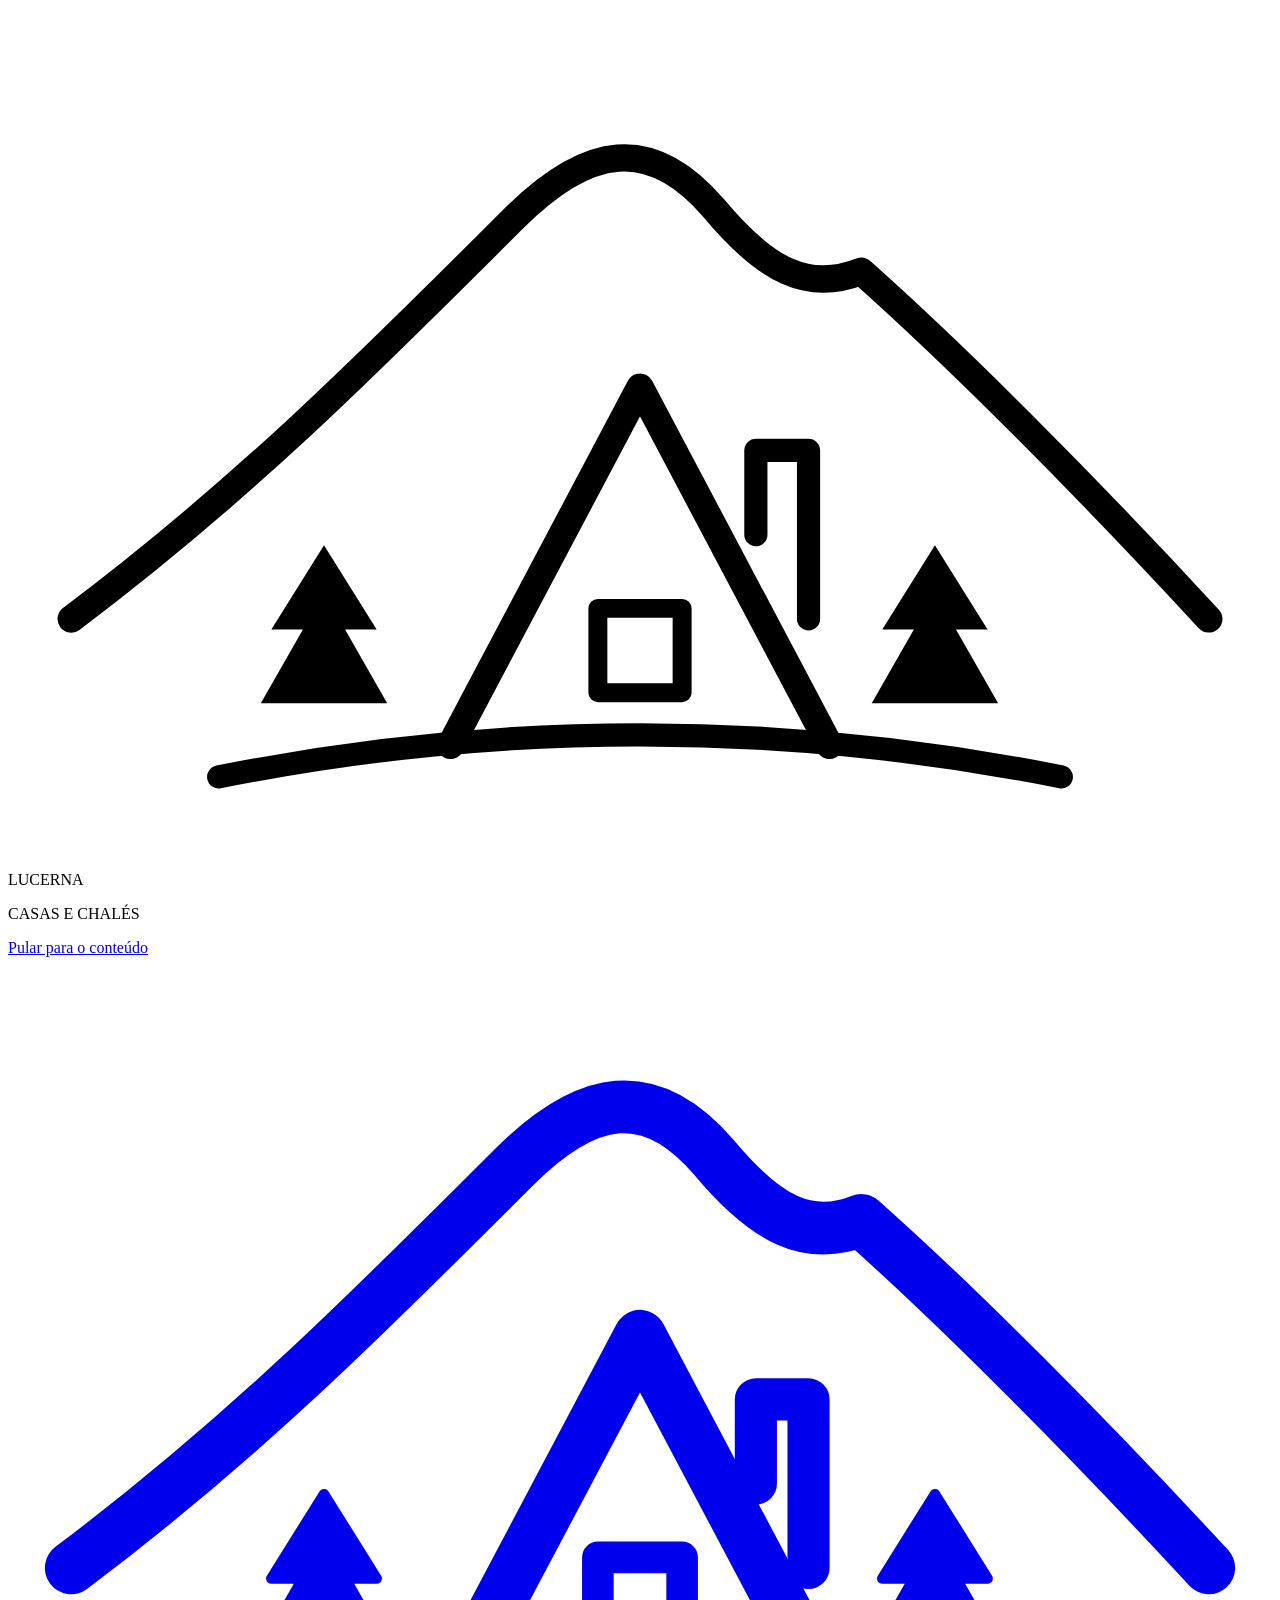
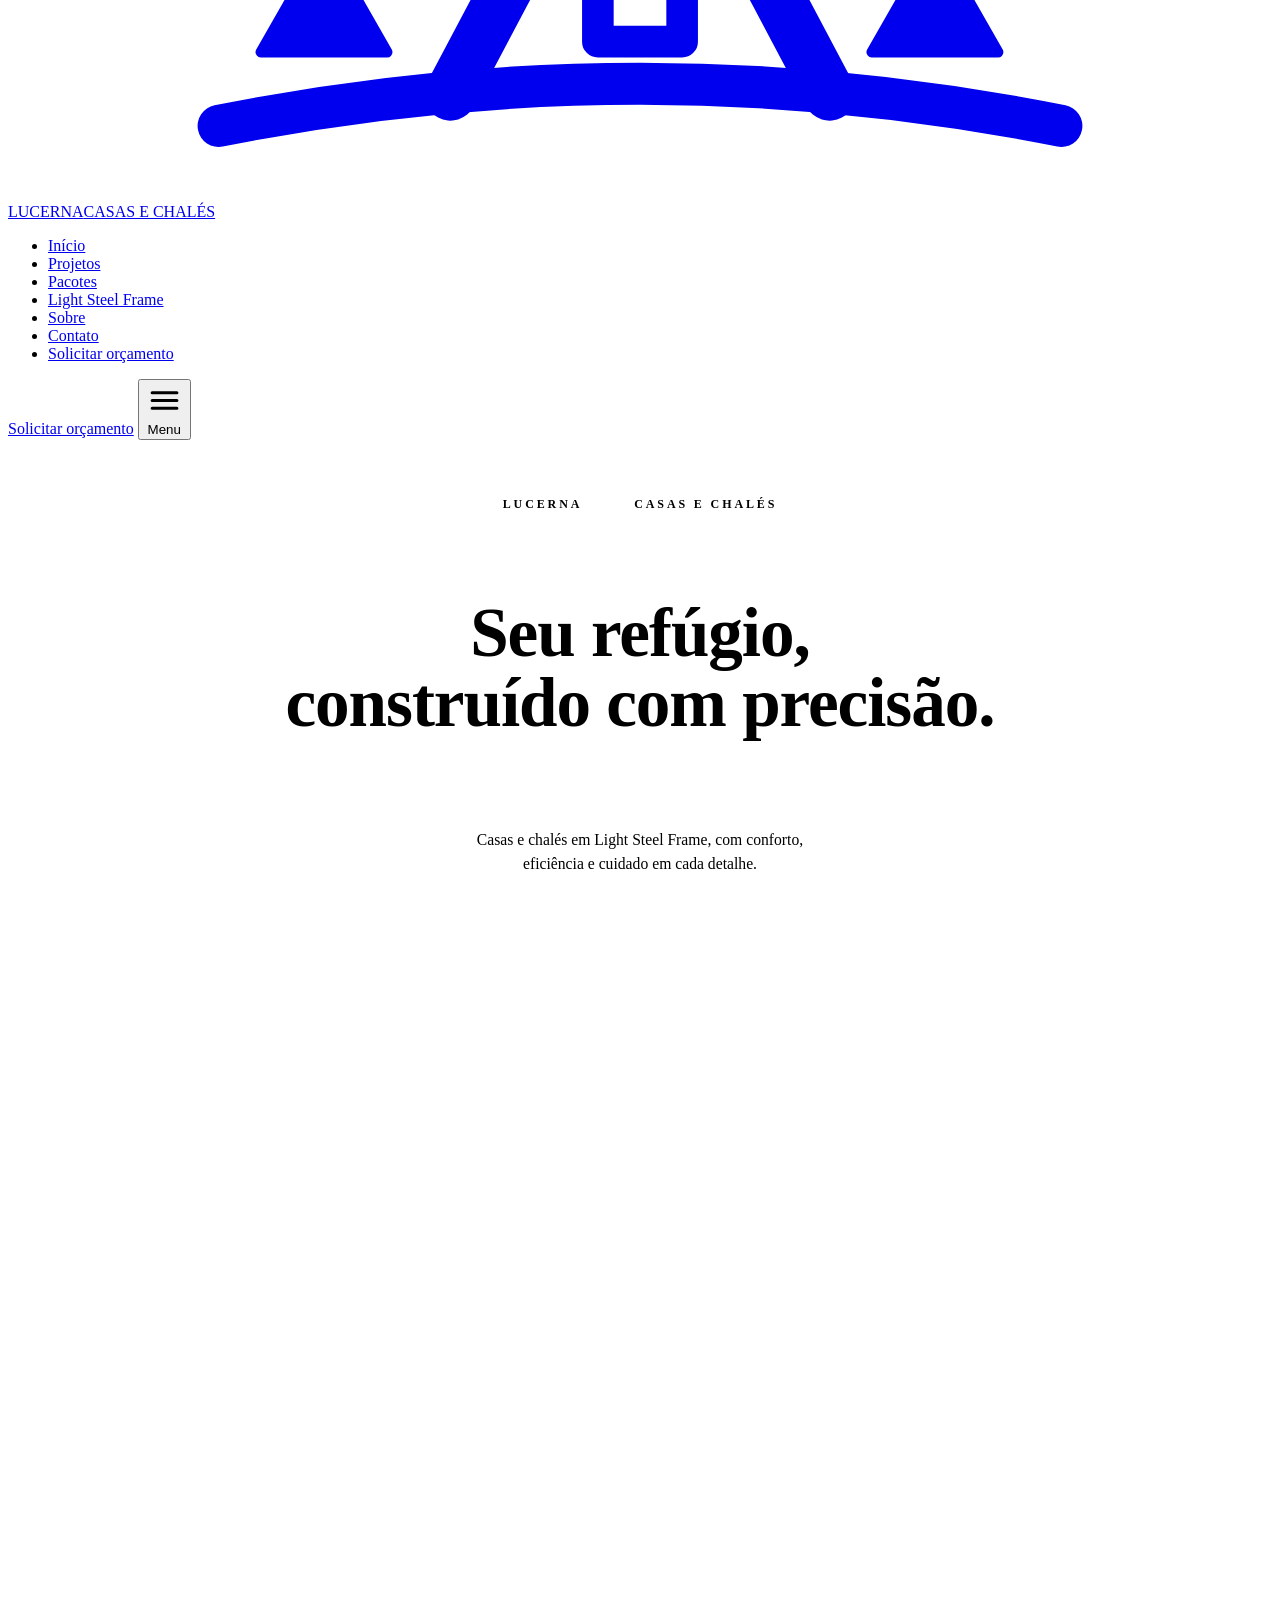
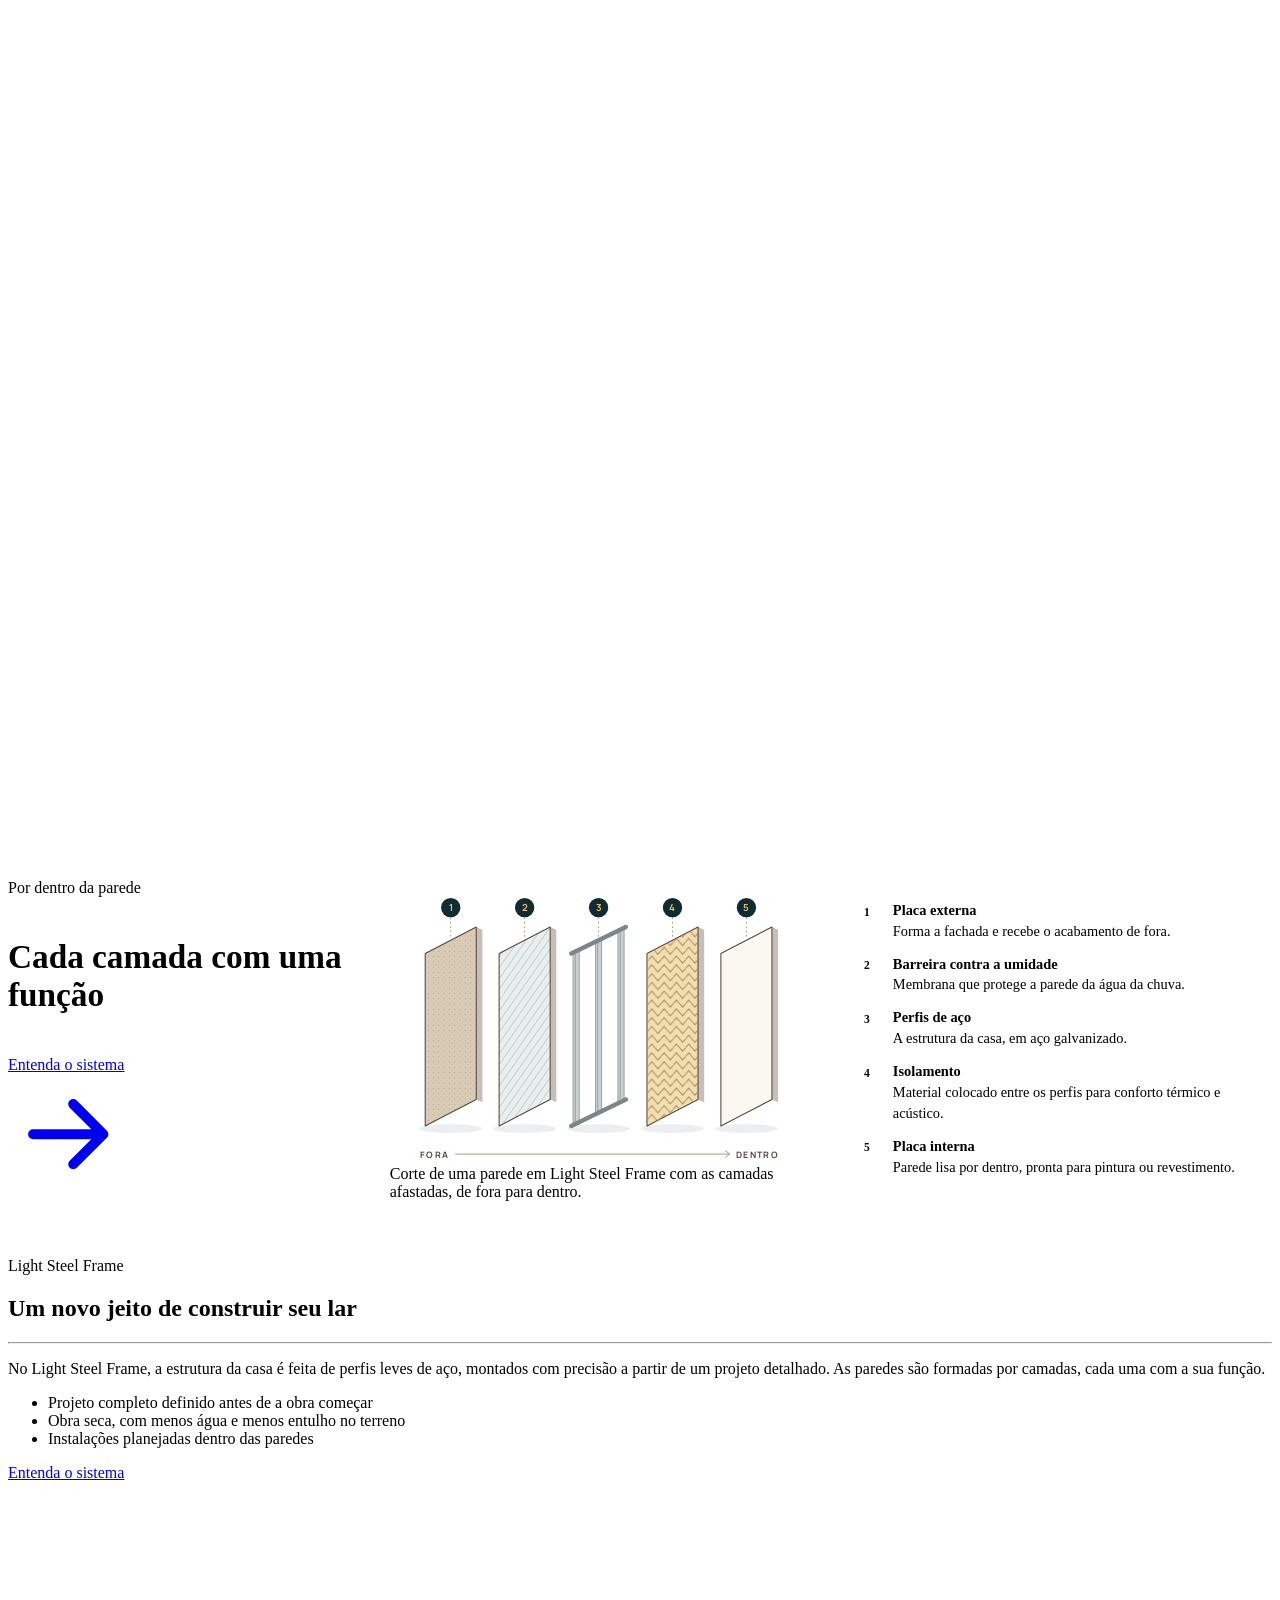
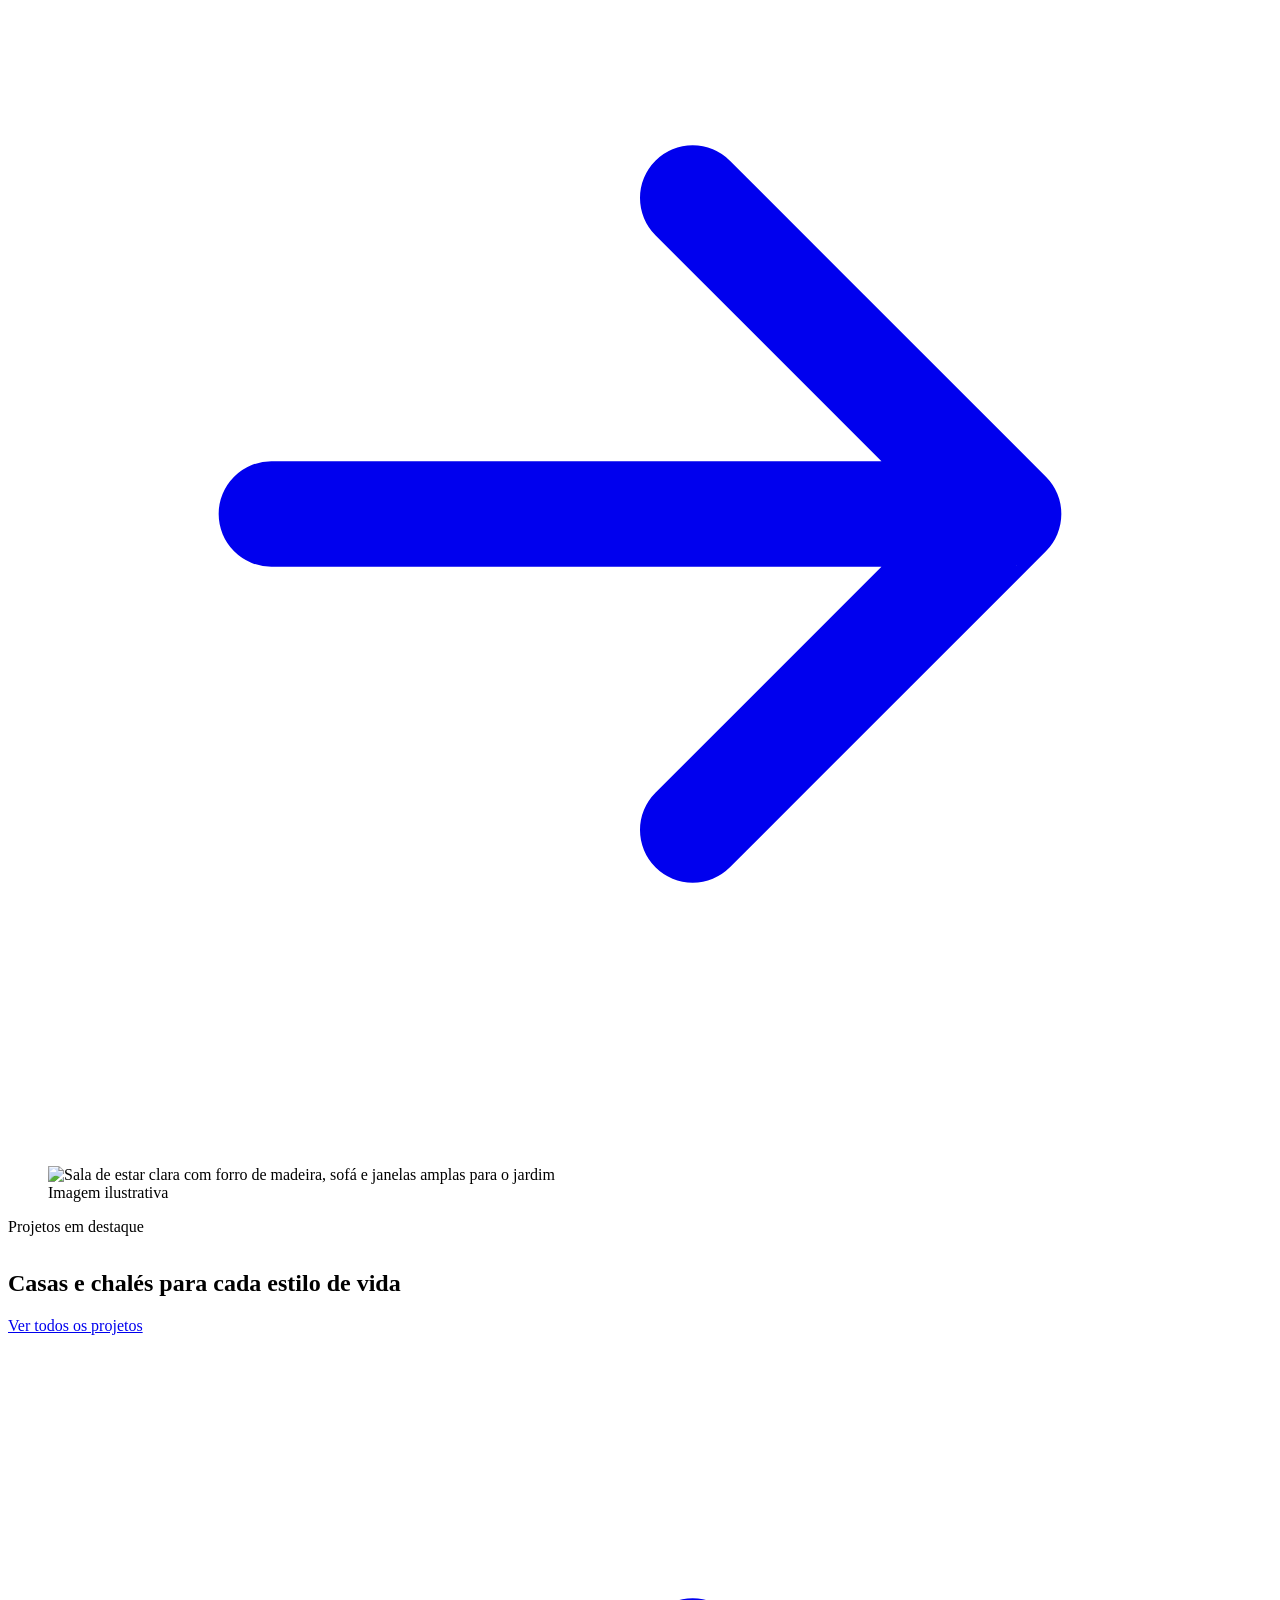
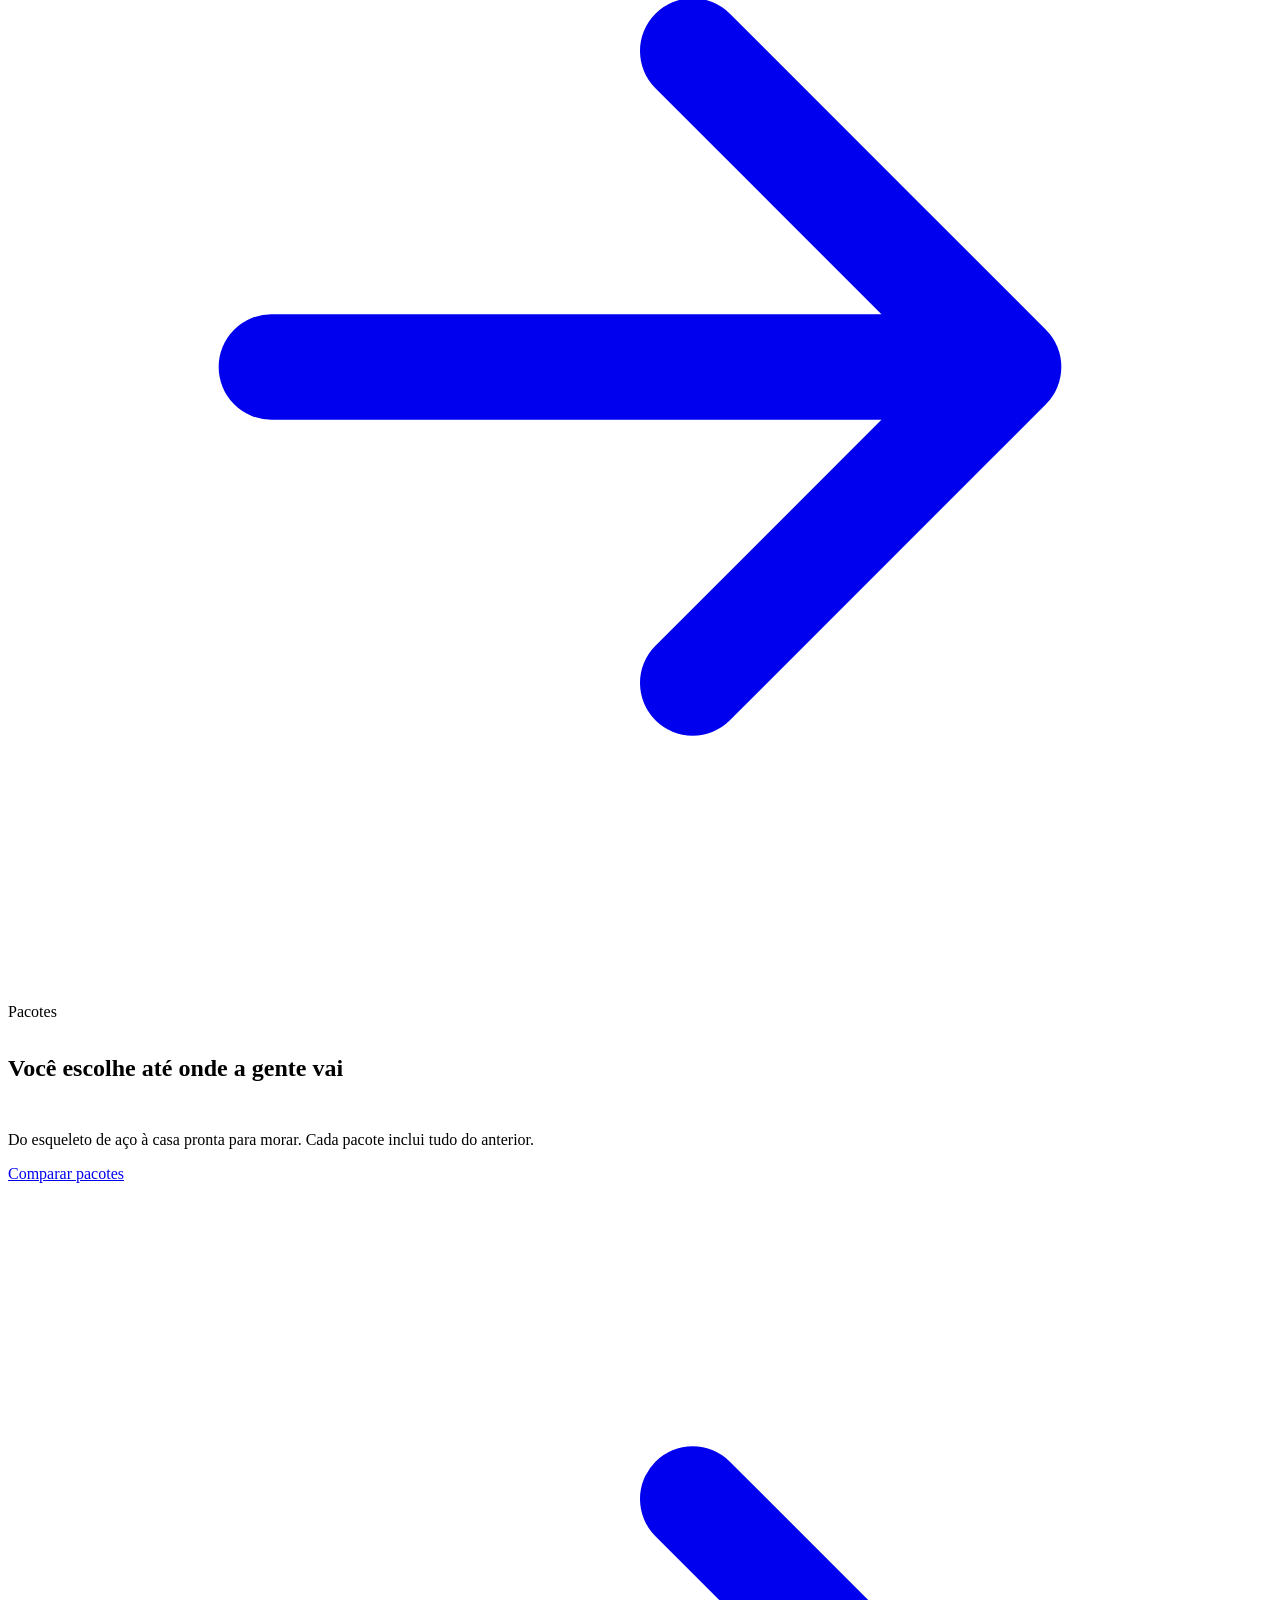
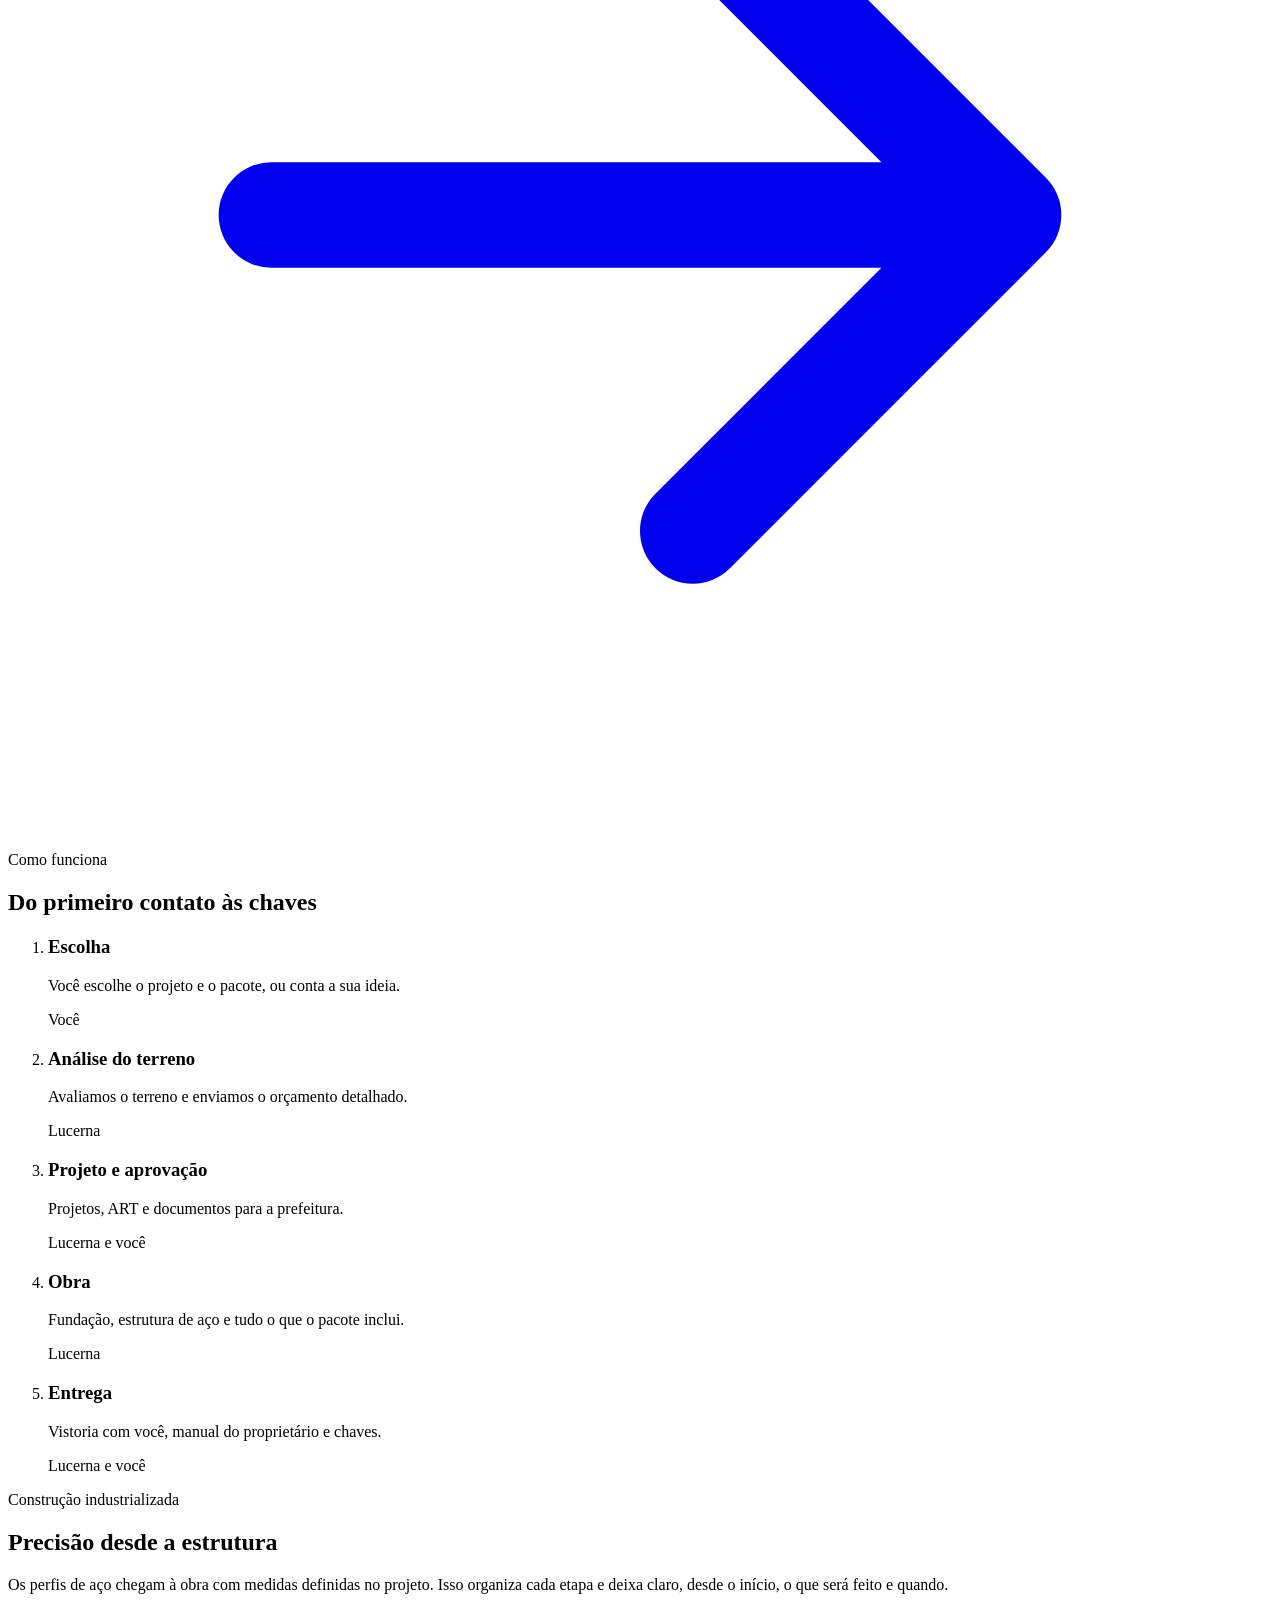
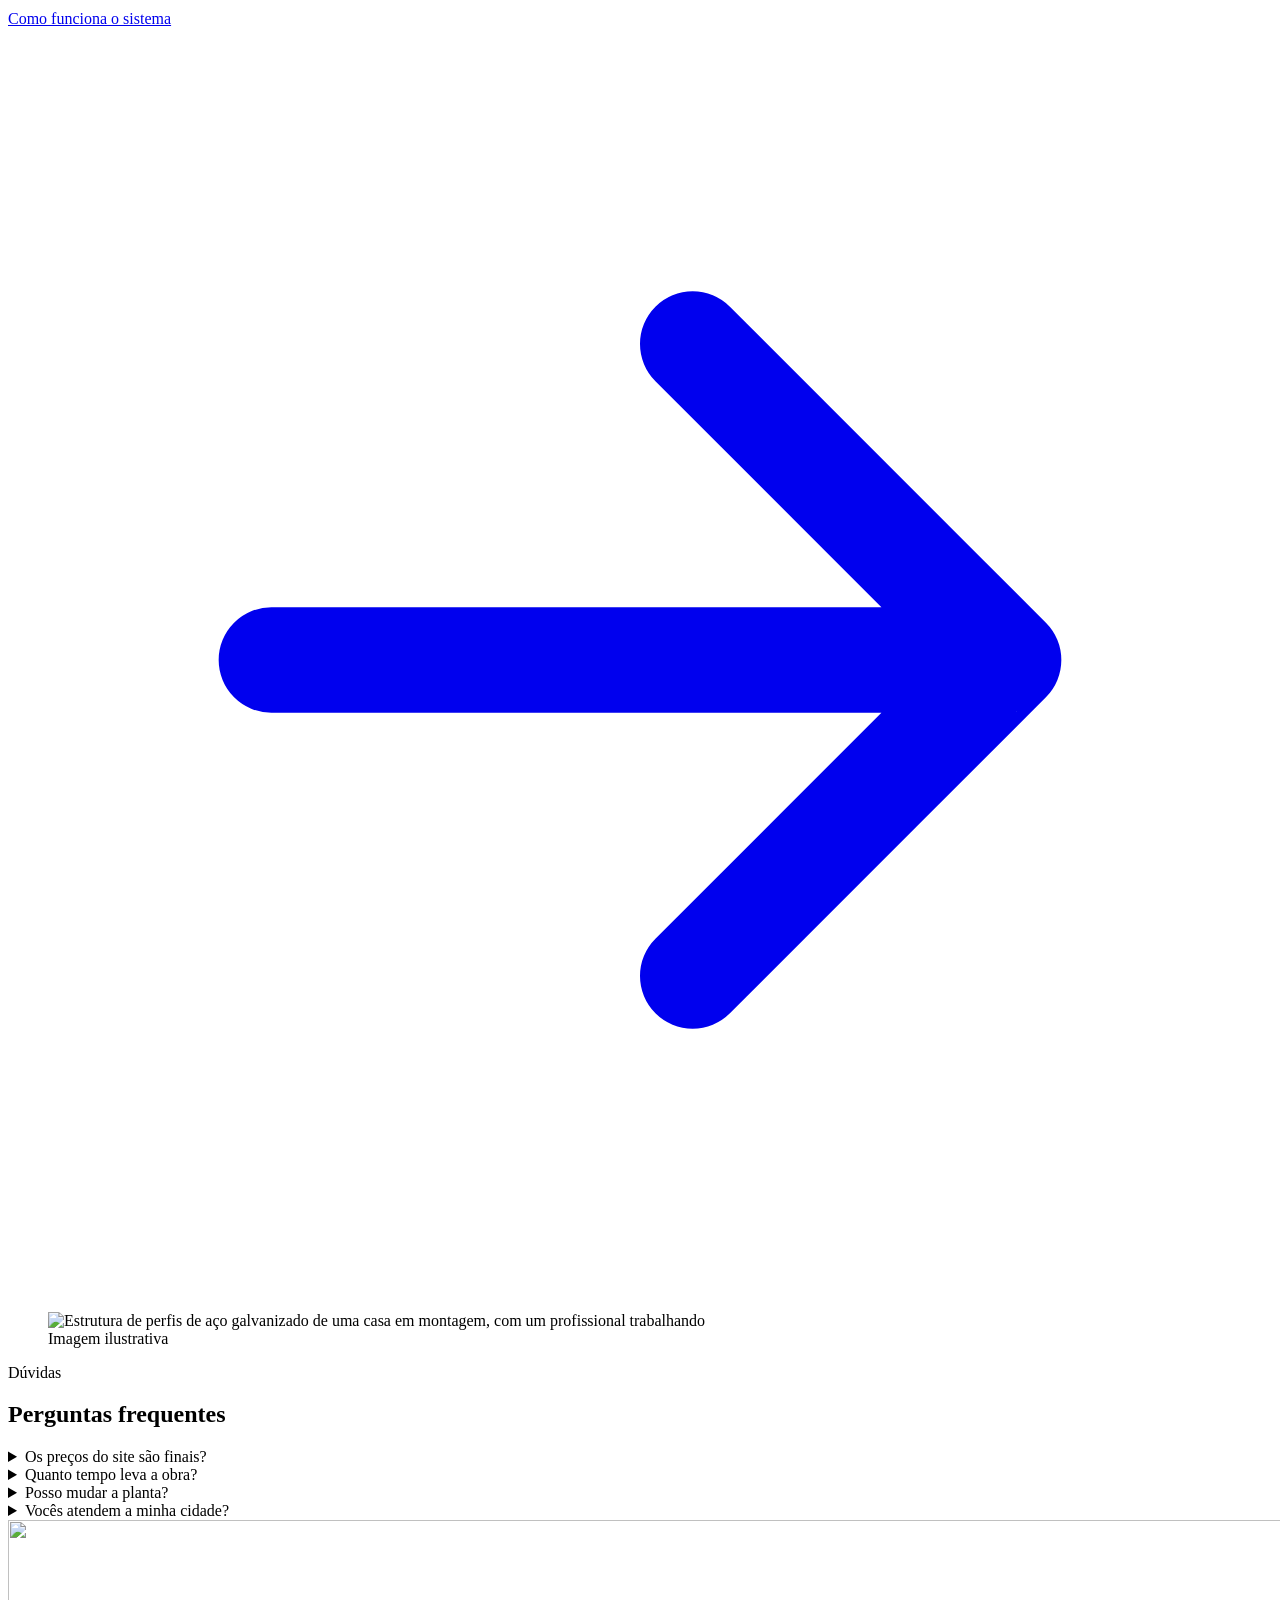
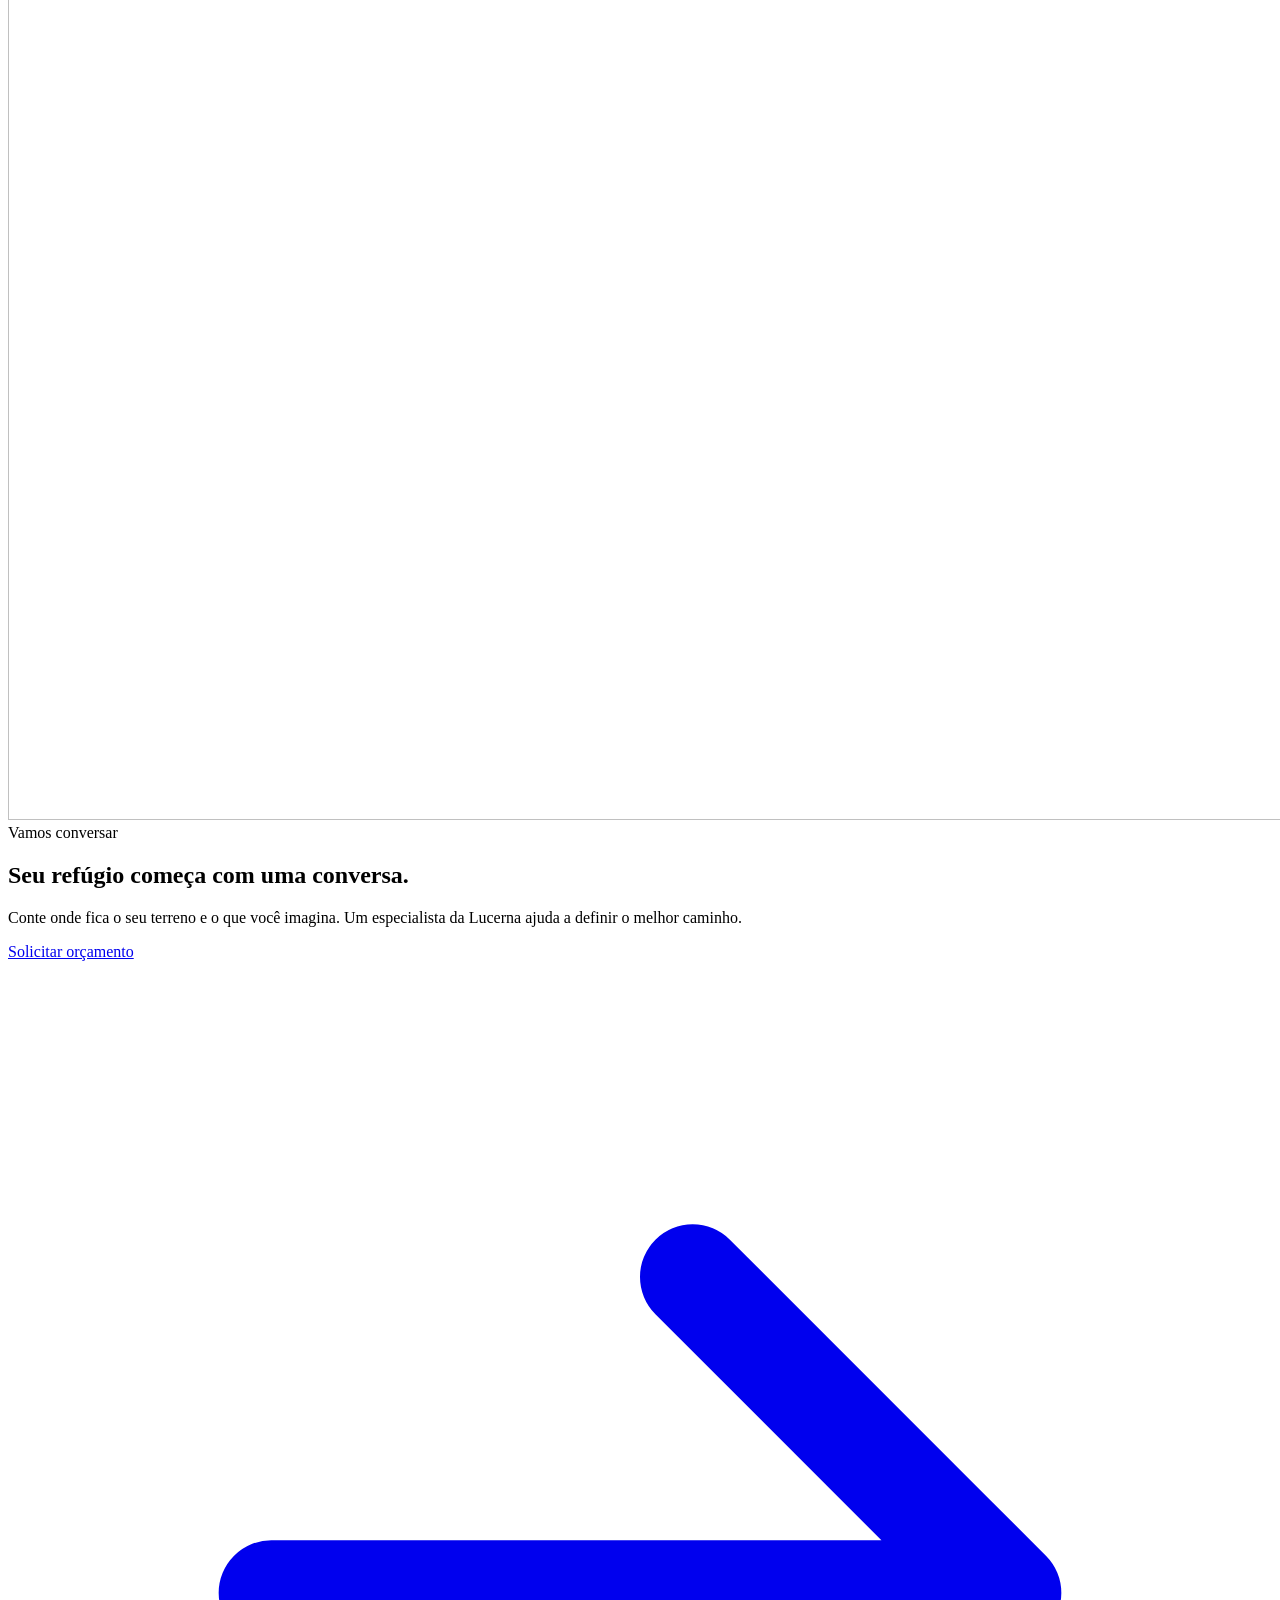
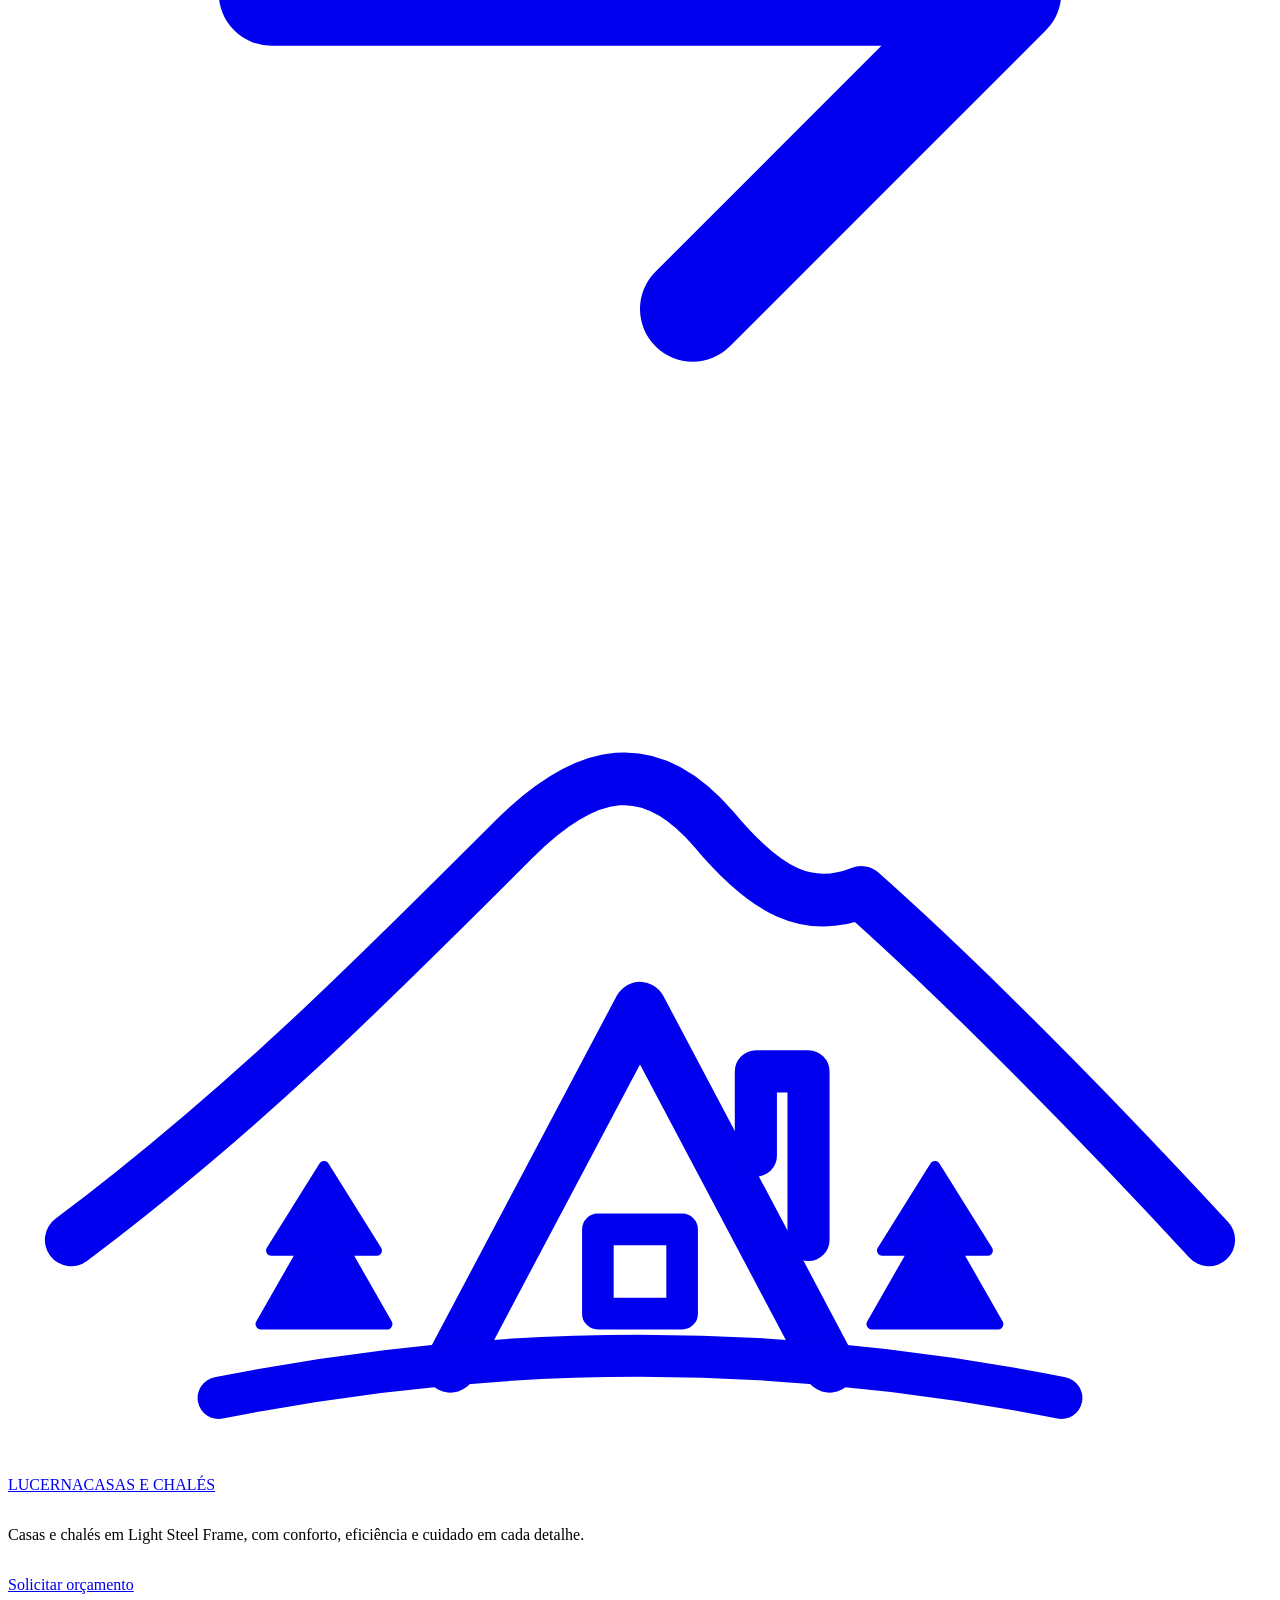
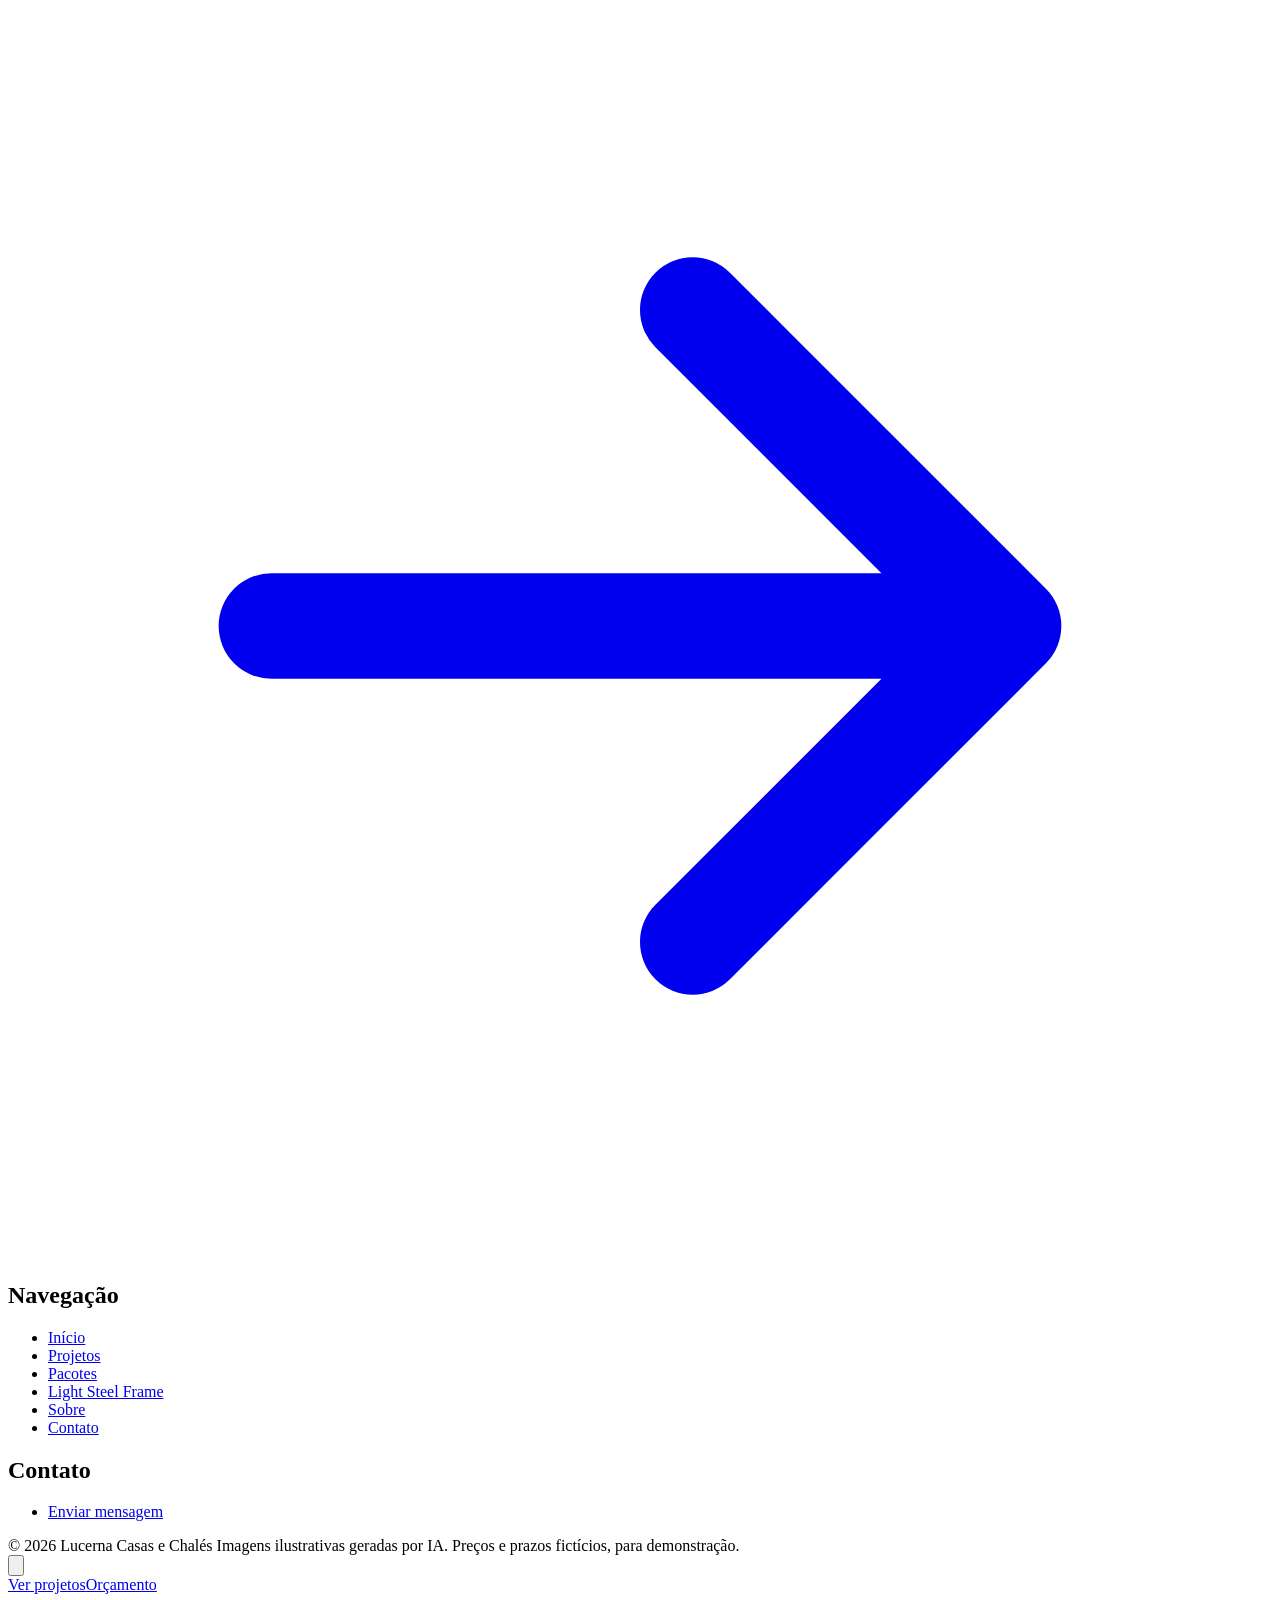
==== lucerna-site-v2/index.html @ b48415a2 "feat(home): primeira tela "janela da casa" e faixa da parede A foto aparece recortada em forma de ca" ====
<!doctype html>
<html lang="pt-BR">
<head>
  <meta charset="utf-8">
  <meta name="viewport" content="width=device-width, initial-scale=1, viewport-fit=cover">
  <title>Lucerna | Casas e chalés em Light Steel Frame</title>
  <meta name="description" content="Casas e chalés em Light Steel Frame, com conforto, eficiência e cuidado em cada detalhe.">
  <meta name="theme-color" content="#102B33">
  <link rel="icon" href="assets/img/favicon.svg" type="image/svg+xml">
  <link rel="preconnect" href="https://fonts.googleapis.com">
  <link rel="preconnect" href="https://fonts.gstatic.com" crossorigin>
  <link rel="stylesheet" href="https://fonts.googleapis.com/css2?family=Manrope:wght@400;500;600;700;800&family=Montserrat:wght@700;800&family=Source+Serif+4:opsz,wght@8..60,500;8..60,600&display=swap">
  <link rel="stylesheet" href="assets/css/styles.css?v=20">
  <link rel="stylesheet" href="assets/css/home-v2.css?v=20">
  <script>document.documentElement.classList.add("js");</script>
  <script>
    /* Abertura animada: só na primeira visita da sessão e só para quem não pediu menos movimento. */
    (function () {
      try {
        if (window.matchMedia("(prefers-reduced-motion: reduce)").matches) return;
        if (sessionStorage.getItem("lucerna-intro")) return;
        sessionStorage.setItem("lucerna-intro", "1");
        document.documentElement.classList.add("intro-on", "intro-lock");
      } catch (e) { /* sem armazenamento: segue sem a abertura */ }
    })();
  </script>
</head>
<body>
  <div class="intro" id="intro" aria-hidden="true">
    <div class="intro-inner">
      <svg class="intro-mark" viewBox="0 0 120 80" fill="none" stroke="currentColor" stroke-linecap="round" stroke-linejoin="round" focusable="false">
        <path class="draw d-mountain" pathLength="1" d="M6 58C22 46 34 34 48 20C55 13 61 12 67 19C72 25 76 27 81 25C90 33 102 45 114 58" stroke-width="2.6"/>
        <path class="draw d-frame" pathLength="1" d="M42 70L60 36L78 70" stroke-width="2.6"/>
        <path class="draw d-chimney" pathLength="1" d="M71 50V42H76V58" stroke-width="2.2"/>
        <rect class="draw d-window" pathLength="1" x="56" y="57" width="8" height="8" stroke-width="1.8"/>
        <path class="draw d-ground" pathLength="1" d="M20 73Q60 65 100 73" stroke-width="2.2"/>
        <path class="d-pines" d="M30 51l-5 8h3l-4 7h12l-4-7h3z" fill="currentColor" stroke="none"/>
        <path class="d-pines d-pines-2" d="M88 51l-5 8h3l-4 7h12l-4-7h3z" fill="currentColor" stroke="none"/>
      </svg>
      <p class="intro-word">LUCERNA</p>
      <p class="intro-tag"><span>CASAS E CHALÉS</span></p>
    </div>
  </div>
  <a class="skip-link" href="#conteudo">Pular para o conteúdo</a>

  <header class="site-header">
    <div class="container">
      <a class="brand" href="index.html" aria-label="Lucerna, casas e chalés. Ir para a página inicial">
        <span class="brand-mark"><svg viewBox="0 0 120 80" fill="none" stroke="currentColor" stroke-linecap="round" stroke-linejoin="round" aria-hidden="true" focusable="false"><path d="M6 58C22 46 34 34 48 20C55 13 61 12 67 19C72 25 76 27 81 25C90 33 102 45 114 58" stroke-width="5"/><path d="M42 70L60 36L78 70" stroke-width="5"/><path d="M71 50V42H76V58" stroke-width="4"/><rect x="56" y="57" width="8" height="8" stroke-width="3"/><path d="M20 73Q60 65 100 73" stroke-width="4"/><path d="M30 51l-5 8h3l-4 7h12l-4-7h3z M88 51l-5 8h3l-4 7h12l-4-7h3z" fill="currentColor" stroke-width="1"/></svg></span>
        <span class="brand-text" aria-hidden="true"><span class="brand-name">LUCERNA</span><span class="brand-tag">CASAS E CHALÉS</span></span>
      </a>
      <nav id="site-nav" class="site-nav" aria-label="Principal">
        <ul class="nav-list">
          <li><a href="index.html" aria-current="page">Início</a></li>
          <li><a href="projetos.html">Projetos</a></li>
          <li><a href="pacotes.html">Pacotes</a></li>
          <li><a href="light-steel-frame.html">Light Steel Frame</a></li>
          <li><a href="sobre.html">Sobre</a></li>
          <li><a href="contato.html">Contato</a></li>
          <li class="nav-cta-mobile"><a class="btn btn-primary" href="contato.html">Solicitar orçamento</a></li>
        </ul>
      </nav>
      <div class="header-right">
        <a class="btn btn-primary header-cta" href="contato.html">Solicitar orçamento</a>
        <button class="nav-toggle" type="button" aria-expanded="false" aria-controls="site-nav">
          <svg viewBox="0 0 24 24" fill="none" stroke="currentColor" stroke-width="2" stroke-linecap="round" aria-hidden="true"><path d="M4 7h16M4 12h16M4 17h16"/></svg>
          Menu
        </button>
      </div>
    </div>
  </header>

  <main id="conteudo" tabindex="-1">
    <section class="hero hero--moldura" aria-labelledby="hero-titulo" data-moldura>
      <div class="moldura-sticky">
        <div class="moldura-photo" data-moldura-photo>
          <div class="moldura-slides" id="moldura-slides" role="region" aria-roledescription="carrossel" aria-label="Fotos ilustrativas de casas e chalés, geradas por IA">
            <div class="moldura-slide is-active" role="group" aria-roledescription="slide" aria-label="1 de 5" style="--pos: 50% 58%; --fx: 0.52; --fy: 0.55">
              <img src="assets/img/projeto-casa-contemporanea-1600.webp" srcset="assets/img/projeto-casa-contemporanea-800.webp 800w, assets/img/projeto-casa-contemporanea-1600.webp 1600w" sizes="100vw" width="1600" height="900" fetchpriority="high" loading="eager" decoding="async" alt="Casa térrea com telhado verde, varanda com pilares de madeira e jardim, em dia de sol">
            </div>
            <div class="moldura-slide" role="group" aria-roledescription="slide" aria-label="2 de 5" aria-hidden="true" style="--pos: 55% 45%; --fx: 0.56; --fy: 0.5">
              <img src="assets/img/projeto-casa-familiar-1600.webp" srcset="assets/img/projeto-casa-familiar-800.webp 800w, assets/img/projeto-casa-familiar-1600.webp 1600w" sizes="100vw" width="1600" height="900" fetchpriority="low" loading="lazy" decoding="async" alt="Sobrado moderno com fachada branca, painel de madeira e varanda envidraçada">
            </div>
            <div class="moldura-slide" role="group" aria-roledescription="slide" aria-label="3 de 5" aria-hidden="true" style="--pos: 62% 42%; --fx: 0.68; --fy: 0.52">
              <img src="assets/img/home-hero-1600.webp" srcset="assets/img/home-hero-800.webp 800w, assets/img/home-hero-1600.webp 1600w" sizes="100vw" width="1600" height="900" fetchpriority="low" loading="lazy" decoding="async" alt="Chalé A-frame de madeira e vidro sobre base de pedra, em meio à mata da serra">
            </div>
            <div class="moldura-slide" role="group" aria-roledescription="slide" aria-label="4 de 5" aria-hidden="true" style="--pos: 46% 50%; --fx: 0.44; --fy: 0.55">
              <img src="assets/img/projeto-chale-aframe-1600.webp" srcset="assets/img/projeto-chale-aframe-800.webp 800w, assets/img/projeto-chale-aframe-1600.webp 1536w" sizes="100vw" width="1536" height="1024" fetchpriority="low" loading="lazy" decoding="async" alt="Chalé A-frame com telhado verde e fachada de vidro iluminada ao entardecer">
            </div>
            <div class="moldura-slide" role="group" aria-roledescription="slide" aria-label="5 de 5" aria-hidden="true" style="--pos: 70% 50%; --fx: 0.76; --fy: 0.56">
              <img src="assets/img/contato-refugio-1600.webp" srcset="assets/img/contato-refugio-800.webp 800w, assets/img/contato-refugio-1600.webp 1600w" sizes="100vw" width="1600" height="800" fetchpriority="low" loading="lazy" decoding="async" alt="Casa com pilares de madeira e pedra, iluminada à noite em meio à mata">
            </div>
          </div>
          <div class="moldura-shade" aria-hidden="true"></div>
        </div>
        <svg class="moldura-lines" data-moldura-lines aria-hidden="true" focusable="false">
          <line class="moldura-ground" x1="0" y1="0" x2="0" y2="0" pathLength="1"/>
          <polygon class="moldura-outline" points="0,0" pathLength="1"/>
        </svg>

        <div class="moldura-head" data-moldura-head>
          <p class="moldura-eyebrow"><span>Lucerna</span> Casas e chalés</p>
          <h1 id="hero-titulo"><span class="moldura-line"><span>Seu refúgio,</span></span> <span class="moldura-line"><span>construído com precisão.</span></span></h1>
          <p class="moldura-lead">Casas e chalés em Light Steel Frame, com conforto, eficiência e cuidado em cada detalhe.</p>
        </div>

        <div class="moldura-ui" data-moldura-ui>
          <div class="moldura-count" aria-hidden="true"><span data-moldura-num>01</span><small>/ 05</small></div>
          <div class="moldura-dots" role="group" aria-label="Escolher foto">
            <button type="button" class="moldura-dot" data-moldura-dot="0" aria-controls="moldura-slides" aria-label="Mostrar foto 1 de 5" aria-current="true"><span aria-hidden="true"></span></button>
            <button type="button" class="moldura-dot" data-moldura-dot="1" aria-controls="moldura-slides" aria-label="Mostrar foto 2 de 5"><span aria-hidden="true"></span></button>
            <button type="button" class="moldura-dot" data-moldura-dot="2" aria-controls="moldura-slides" aria-label="Mostrar foto 3 de 5"><span aria-hidden="true"></span></button>
            <button type="button" class="moldura-dot" data-moldura-dot="3" aria-controls="moldura-slides" aria-label="Mostrar foto 4 de 5"><span aria-hidden="true"></span></button>
            <button type="button" class="moldura-dot" data-moldura-dot="4" aria-controls="moldura-slides" aria-label="Mostrar foto 5 de 5"><span aria-hidden="true"></span></button>
          </div>
        </div>
        <p class="moldura-note">Imagens ilustrativas geradas por IA. Não representam obras executadas pela Lucerna.</p>
        <span class="moldura-cue" aria-hidden="true"><span></span></span>
        <p class="visually-hidden" data-moldura-status aria-live="polite" aria-atomic="true"></p>
      </div>
    </section>

    <section class="wall-band" aria-labelledby="parede-titulo">
      <div class="container wall-band-grid">
        <div class="wall-band-text" data-reveal="left">
          <span class="eyebrow">Por dentro da parede</span>
          <h2 id="parede-titulo">Cada camada com uma função</h2>
          <div><a class="btn btn-outline" href="light-steel-frame.html">Entenda o sistema <svg viewBox="0 0 24 24" fill="none" stroke="currentColor" stroke-width="2" stroke-linecap="round" stroke-linejoin="round" aria-hidden="true"><path d="M5 12h14M13 6l6 6-6 6"/></svg></a></div>
        </div>
        <figure class="wall-figure" data-reveal style="--d:.1s">
          <svg class="wall-svg" viewBox="0 0 474 328" aria-hidden="true" focusable="false">
            <defs>
              <pattern id="pp-barreira" width="7" height="7" patternUnits="userSpaceOnUse" patternTransform="rotate(35)"><line x1="0" y1="0" x2="0" y2="7" stroke="#102B33" stroke-opacity=".22" stroke-width="1.6"/></pattern>
              <pattern id="pp-isolamento" width="14" height="10" patternUnits="userSpaceOnUse"><path d="M0 5 L3.5 1 L7 5 L10.5 9 L14 5" fill="none" stroke="#A58B68" stroke-width="1.2"/></pattern>
              <pattern id="pp-placa" width="6" height="6" patternUnits="userSpaceOnUse"><circle cx="1.5" cy="1.5" r=".7" fill="#594638" fill-opacity=".28"/><circle cx="4.5" cy="4.2" r=".5" fill="#594638" fill-opacity=".2"/></pattern>
            </defs>
            <g><ellipse cx="69.0" cy="287.0" rx="36.0" ry="5" fill="#102B33" fill-opacity=".08"/><polygon points="98.0,58.0 105.0,61.0 105.0,257.0 98.0,254.0" fill="#594638" fill-opacity=".35"/><polygon points="40.0,88.0 98.0,58.0 98.0,254.0 40.0,284.0" fill="#D9CBB5" stroke="#594638" stroke-width="1.2" stroke-linejoin="round"/><polygon points="40.0,88.0 98.0,58.0 98.0,254.0 40.0,284.0" fill="url(#pp-placa)"/><line x1="69.0" y1="47.0" x2="69.0" y2="71.0" stroke="#A58B68" stroke-width="1" stroke-dasharray="2 3"/><circle cx="69.0" cy="36.0" r="11" fill="#102B33"/><text x="69.0" y="40.0" text-anchor="middle" font-family="Manrope, sans-serif" font-size="11" font-weight="700" fill="#E8BD61">1</text></g>
            <g><ellipse cx="153.0" cy="287.0" rx="36.0" ry="5" fill="#102B33" fill-opacity=".08"/><polygon points="182.0,58.0 189.0,61.0 189.0,257.0 182.0,254.0" fill="#594638" fill-opacity=".35"/><polygon points="124.0,88.0 182.0,58.0 182.0,254.0 124.0,284.0" fill="#E9EEEF" stroke="#594638" stroke-width="1.2" stroke-linejoin="round"/><polygon points="124.0,88.0 182.0,58.0 182.0,254.0 124.0,284.0" fill="url(#pp-barreira)"/><line x1="153.0" y1="47.0" x2="153.0" y2="71.0" stroke="#A58B68" stroke-width="1" stroke-dasharray="2 3"/><circle cx="153.0" cy="36.0" r="11" fill="#102B33"/><text x="153.0" y="40.0" text-anchor="middle" font-family="Manrope, sans-serif" font-size="11" font-weight="700" fill="#E8BD61">2</text></g>
            <g><ellipse cx="237.0" cy="287.0" rx="36.0" ry="5" fill="#102B33" fill-opacity=".08"/><rect x="208.0" y="86.2" width="7" height="196.0" fill="#C9D1D3" stroke="#8E9A9D" stroke-width="1"/><line x1="210.5" y1="88.2" x2="210.5" y2="280.2" stroke="#8E9A9D" stroke-width="1"/><rect x="233.5" y="73.0" width="7" height="196.0" fill="#C9D1D3" stroke="#8E9A9D" stroke-width="1"/><line x1="236.0" y1="75.0" x2="236.0" y2="267.0" stroke="#8E9A9D" stroke-width="1"/><rect x="259.0" y="59.8" width="7" height="196.0" fill="#C9D1D3" stroke="#8E9A9D" stroke-width="1"/><line x1="261.5" y1="61.8" x2="261.5" y2="253.8" stroke="#8E9A9D" stroke-width="1"/><line x1="206.0" y1="88.0" x2="268.0" y2="58.0" stroke="#7B878A" stroke-width="5" stroke-linecap="round"/><line x1="206.0" y1="284.0" x2="268.0" y2="254.0" stroke="#7B878A" stroke-width="5" stroke-linecap="round"/><line x1="237.0" y1="47.0" x2="237.0" y2="71.0" stroke="#A58B68" stroke-width="1" stroke-dasharray="2 3"/><circle cx="237.0" cy="36.0" r="11" fill="#102B33"/><text x="237.0" y="40.0" text-anchor="middle" font-family="Manrope, sans-serif" font-size="11" font-weight="700" fill="#E8BD61">3</text></g>
            <g><ellipse cx="321.0" cy="287.0" rx="36.0" ry="5" fill="#102B33" fill-opacity=".08"/><polygon points="350.0,58.0 357.0,61.0 357.0,257.0 350.0,254.0" fill="#594638" fill-opacity=".35"/><polygon points="292.0,88.0 350.0,58.0 350.0,254.0 292.0,284.0" fill="#F3DFAE" stroke="#594638" stroke-width="1.2" stroke-linejoin="round"/><polygon points="292.0,88.0 350.0,58.0 350.0,254.0 292.0,284.0" fill="url(#pp-isolamento)"/><line x1="321.0" y1="47.0" x2="321.0" y2="71.0" stroke="#A58B68" stroke-width="1" stroke-dasharray="2 3"/><circle cx="321.0" cy="36.0" r="11" fill="#102B33"/><text x="321.0" y="40.0" text-anchor="middle" font-family="Manrope, sans-serif" font-size="11" font-weight="700" fill="#E8BD61">4</text></g>
            <g><ellipse cx="405.0" cy="287.0" rx="36.0" ry="5" fill="#102B33" fill-opacity=".08"/><polygon points="434.0,58.0 441.0,61.0 441.0,257.0 434.0,254.0" fill="#594638" fill-opacity=".35"/><polygon points="376.0,88.0 434.0,58.0 434.0,254.0 376.0,284.0" fill="#FBF8F1" stroke="#594638" stroke-width="1.2" stroke-linejoin="round"/><line x1="405.0" y1="47.0" x2="405.0" y2="71.0" stroke="#A58B68" stroke-width="1" stroke-dasharray="2 3"/><circle cx="405.0" cy="36.0" r="11" fill="#102B33"/><text x="405.0" y="40.0" text-anchor="middle" font-family="Manrope, sans-serif" font-size="11" font-weight="700" fill="#E8BD61">5</text></g>
            <text x="34" y="320" font-family="Manrope, sans-serif" font-size="10" font-weight="700" letter-spacing="1.5" fill="#594638">FORA</text>
            <text x="442" y="320" text-anchor="end" font-family="Manrope, sans-serif" font-size="10" font-weight="700" letter-spacing="1.5" fill="#594638">DENTRO</text>
            <line x1="74" y1="316" x2="386" y2="316" stroke="#A58B68" stroke-width="1"/>
            <path d="M381 312 l5 4 -5 4" fill="none" stroke="#A58B68" stroke-width="1"/>
          </svg>
          <figcaption class="visually-hidden">Corte de uma parede em Light Steel Frame com as camadas afastadas, de fora para dentro.</figcaption>
        </figure>
        <ol class="wall-legend" data-reveal="right" style="--d:.2s">
          <li><strong>Placa externa</strong><span>Forma a fachada e recebe o acabamento de fora.</span></li>
          <li><strong>Barreira contra a umidade</strong><span>Membrana que protege a parede da água da chuva.</span></li>
          <li><strong>Perfis de aço</strong><span>A estrutura da casa, em aço galvanizado.</span></li>
          <li><strong>Isolamento</strong><span>Material colocado entre os perfis para conforto térmico e acústico.</span></li>
          <li><strong>Placa interna</strong><span>Parede lisa por dentro, pronta para pintura ou revestimento.</span></li>
        </ol>
      </div>
    </section>

    <section class="section" aria-labelledby="novo-jeito">
      <div class="container split">
        <div class="split-text" data-reveal="left">
          <span class="eyebrow">Light Steel Frame</span>
          <h2 id="novo-jeito">Um novo jeito de construir seu lar</h2>
          <hr class="rule">
          <p class="lead">No Light Steel Frame, a estrutura da casa é feita de perfis leves de aço, montados com precisão a partir de um projeto detalhado. As paredes são formadas por camadas, cada uma com a sua função.</p>
          <ul class="checklist">
            <li>Projeto completo definido antes de a obra começar</li>
            <li>Obra seca, com menos água e menos entulho no terreno</li>
            <li>Instalações planejadas dentro das paredes</li>
          </ul>
          <div><a class="btn btn-outline" href="light-steel-frame.html">Entenda o sistema <svg viewBox="0 0 24 24" fill="none" stroke="currentColor" stroke-width="2" stroke-linecap="round" stroke-linejoin="round" aria-hidden="true"><path d="M5 12h14M13 6l6 6-6 6"/></svg></a></div>
        </div>
        <figure class="figure split-media" data-reveal="right" style="--d:.1s">
          <img src="assets/img/interior-conforto-1600.webp" srcset="assets/img/interior-conforto-800.webp 800w, assets/img/interior-conforto-1600.webp 1600w" sizes="(max-width: 900px) 100vw, 600px" width="1600" height="900" loading="lazy" decoding="async" alt="Sala de estar clara com forro de madeira, sofá e janelas amplas para o jardim" style="object-position:40% 55%">
          <figcaption>Imagem ilustrativa</figcaption>
        </figure>
      </div>
    </section>

    <section class="section section--sand" aria-labelledby="projetos-titulo">
      <div class="container">
        <div class="section-head section-head--row" data-reveal>
          <div style="display:grid;gap:14px">
            <span class="eyebrow">Projetos em destaque</span>
            <h2 id="projetos-titulo">Casas e chalés para cada estilo de vida</h2>
          </div>
          <a class="btn btn-outline" href="projetos.html">Ver todos os projetos <svg viewBox="0 0 24 24" fill="none" stroke="currentColor" stroke-width="2" stroke-linecap="round" stroke-linejoin="round" aria-hidden="true"><path d="M5 12h14M13 6l6 6-6 6"/></svg></a>
        </div>
        <div class="projects" data-projects-preview></div>
      </div>
    </section>

    <section class="section" aria-labelledby="pacotes-titulo">
      <div class="container">
        <div class="section-head section-head--row" data-reveal>
          <div style="display:grid;gap:14px">
            <span class="eyebrow">Pacotes</span>
            <h2 id="pacotes-titulo">Você escolhe até onde a gente vai</h2>
            <p class="lead">Do esqueleto de aço à casa pronta para morar. Cada pacote inclui tudo do anterior.</p>
          </div>
          <a class="btn btn-outline" href="pacotes.html">Comparar pacotes <svg viewBox="0 0 24 24" fill="none" stroke="currentColor" stroke-width="2" stroke-linecap="round" stroke-linejoin="round" aria-hidden="true"><path d="M5 12h14M13 6l6 6-6 6"/></svg></a>
        </div>
        <div class="packages" data-pacotes-resumo></div>
      </div>
    </section>

    <section class="section section--sand" aria-labelledby="como-titulo">
      <div class="container">
        <div class="section-head" data-reveal>
          <span class="eyebrow">Como funciona</span>
          <h2 id="como-titulo">Do primeiro contato às chaves</h2>
        </div>
        <ol class="timeline" data-reveal>
          <li><h3>Escolha</h3><p>Você escolhe o projeto e o pacote, ou conta a sua ideia.</p><span class="who">Você</span></li>
          <li><h3>Análise do terreno</h3><p>Avaliamos o terreno e enviamos o orçamento detalhado.</p><span class="who">Lucerna</span></li>
          <li><h3>Projeto e aprovação</h3><p>Projetos, ART e documentos para a prefeitura.</p><span class="who">Lucerna e você</span></li>
          <li><h3>Obra</h3><p>Fundação, estrutura de aço e tudo o que o pacote inclui.</p><span class="who">Lucerna</span></li>
          <li><h3>Entrega</h3><p>Vistoria com você, manual do proprietário e chaves.</p><span class="who">Lucerna e você</span></li>
        </ol>
      </div>
    </section>

    <section class="section section--dark" aria-labelledby="estrutura-titulo">
      <div class="container split split--reverse">
        <div class="split-text" data-reveal="right">
          <span class="eyebrow">Construção industrializada</span>
          <h2 id="estrutura-titulo">Precisão desde a estrutura</h2>
          <p class="lead">Os perfis de aço chegam à obra com medidas definidas no projeto. Isso organiza cada etapa e deixa claro, desde o início, o que será feito e quando.</p>
          <div><a class="btn btn-gold" href="light-steel-frame.html">Como funciona o sistema <svg viewBox="0 0 24 24" fill="none" stroke="currentColor" stroke-width="2" stroke-linecap="round" stroke-linejoin="round" aria-hidden="true"><path d="M5 12h14M13 6l6 6-6 6"/></svg></a></div>
        </div>
        <figure class="figure split-media" data-reveal="left">
          <img src="assets/img/steel-frame-estrutura-1600.webp" srcset="assets/img/steel-frame-estrutura-800.webp 800w, assets/img/steel-frame-estrutura-1600.webp 1600w" sizes="(max-width: 900px) 100vw, 600px" width="1600" height="900" loading="lazy" decoding="async" alt="Estrutura de perfis de aço galvanizado de uma casa em montagem, com um profissional trabalhando" style="object-position:62% 50%">
          <figcaption>Imagem ilustrativa</figcaption>
        </figure>
      </div>
    </section>

    <section class="section" aria-labelledby="faq-titulo">
      <div class="container">
        <div class="section-head" data-reveal><span class="eyebrow">Dúvidas</span><h2 id="faq-titulo">Perguntas frequentes</h2></div>
        <div class="faq" data-reveal>
          <details><summary>Os preços do site são finais?</summary><p>São valores de partida de cada pacote. O valor final depende da análise do terreno: inclinação, tipo de solo e acesso para a obra mudam o custo da fundação. Neste momento, os valores exibidos são fictícios, para demonstração.</p></details>
          <details><summary>Quanto tempo leva a obra?</summary><p>Cada projeto mostra um prazo estimado por pacote, em dias corridos, contado a partir da liberação da obra (projeto aprovado e terreno pronto). O tempo de aprovação na prefeitura não entra nessa conta.</p></details>
          <details><summary>Posso mudar a planta?</summary><p>Ajustes simples, como inverter a planta ou mudar uma janela, entram no projeto. Mudanças maiores são orçadas como projeto personalizado.</p></details>
          <details><summary>Vocês atendem a minha cidade?</summary><p>Envie o pedido de orçamento com a cidade do terreno. A área de atendimento será confirmada pela equipe.</p></details>
        </div>
      </div>
    </section>

    <section class="cta" aria-labelledby="cta-titulo">
      <img src="assets/img/contato-refugio-1600.webp" srcset="assets/img/contato-refugio-800.webp 800w, assets/img/contato-refugio-1600.webp 1600w" sizes="100vw" width="1600" height="900" loading="lazy" decoding="async" alt="" style="object-position:75% 50%">
      <div class="container">
        <span class="eyebrow" style="color:var(--champagne)" data-reveal>Vamos conversar</span>
        <h2 id="cta-titulo" data-reveal style="--d:.1s">Seu refúgio começa com uma conversa.</h2>
        <p data-reveal style="--d:.2s">Conte onde fica o seu terreno e o que você imagina. Um especialista da Lucerna ajuda a definir o melhor caminho.</p>
        <a class="btn btn-gold" href="contato.html" data-reveal style="--d:.3s">Solicitar orçamento <svg viewBox="0 0 24 24" fill="none" stroke="currentColor" stroke-width="2" stroke-linecap="round" stroke-linejoin="round" aria-hidden="true"><path d="M5 12h14M13 6l6 6-6 6"/></svg></a>
      </div>
    </section>
  </main>

  <footer class="site-footer">
    <div class="container">
      <div class="footer-grid">
        <div style="display:grid;gap:16px;align-content:start">
          <a class="brand" href="index.html" aria-label="Lucerna, página inicial">
            <span class="brand-mark" style="color:var(--champagne)"><svg viewBox="0 0 120 80" fill="none" stroke="currentColor" stroke-linecap="round" stroke-linejoin="round" aria-hidden="true" focusable="false"><path d="M6 58C22 46 34 34 48 20C55 13 61 12 67 19C72 25 76 27 81 25C90 33 102 45 114 58" stroke-width="5"/><path d="M42 70L60 36L78 70" stroke-width="5"/><path d="M71 50V42H76V58" stroke-width="4"/><rect x="56" y="57" width="8" height="8" stroke-width="3"/><path d="M20 73Q60 65 100 73" stroke-width="4"/><path d="M30 51l-5 8h3l-4 7h12l-4-7h3z M88 51l-5 8h3l-4 7h12l-4-7h3z" fill="currentColor" stroke-width="1"/></svg></span>
            <span class="brand-text" aria-hidden="true"><span class="brand-name">LUCERNA</span><span class="brand-tag">CASAS E CHALÉS</span></span>
          </a>
          <p>Casas e chalés em Light Steel Frame, com conforto, eficiência e cuidado em cada detalhe.</p>
          <div><a class="btn btn-gold" href="contato.html">Solicitar orçamento <svg viewBox="0 0 24 24" fill="none" stroke="currentColor" stroke-width="2" stroke-linecap="round" stroke-linejoin="round" aria-hidden="true"><path d="M5 12h14M13 6l6 6-6 6"/></svg></a></div>
        </div>
        <div>
          <h2>Navegação</h2>
          <ul>
            <li><a href="index.html">Início</a></li>
            <li><a href="projetos.html">Projetos</a></li>
            <li><a href="pacotes.html">Pacotes</a></li>
            <li><a href="light-steel-frame.html">Light Steel Frame</a></li>
            <li><a href="sobre.html">Sobre</a></li>
            <li><a href="contato.html">Contato</a></li>
          </ul>
        </div>
        <div>
          <h2>Contato</h2>
          <ul>
            <li data-config-wrap hidden>Telefone: <a data-config="telefone" href="#"></a></li>
            <li data-config-wrap hidden>WhatsApp: <a data-config="whatsapp" href="#"></a></li>
            <li data-config-wrap hidden>E-mail: <a data-config="email" href="#"></a></li>
            <li data-config-wrap hidden><a data-config="instagram" data-config-keep-text href="#">Instagram</a></li>
            <li data-config-wrap hidden><a data-config="facebook" data-config-keep-text href="#">Facebook</a></li>
            <li data-config-wrap hidden>Atendimento: <span data-config="areaAtendimento"></span></li>
            <li><a href="contato.html">Enviar mensagem</a></li>
          </ul>
        </div>
      </div>
      <div class="footer-bottom">
        <span>© <span data-year>2026</span> Lucerna Casas e Chalés<span data-config-wrap hidden> · CNPJ <span data-config="cnpj"></span></span></span>
        <span>Imagens ilustrativas geradas por IA. Preços e prazos fictícios, para demonstração.</span>
      </div>
    </div>
  </footer>

  <button class="to-top" type="button" aria-label="Voltar ao topo"><svg viewBox="0 0 24 24" fill="none" stroke="currentColor" stroke-width="2.2" stroke-linecap="round" stroke-linejoin="round" aria-hidden="true"><path d="M12 19V5M6 11l6-6 6 6"/></svg></button>
  <div class="mobile-bar"><a class="btn btn-outline" href="projetos.html">Ver projetos</a><a class="btn btn-primary" href="contato.html">Orçamento</a></div>

  <script src="assets/js/config.js?v=20"></script>
  <script src="assets/js/produtos.js?v=20"></script>
  <script src="assets/js/main.js?v=20"></script>
  <script src="assets/js/hero-moldura.js?v=20"></script>
</body>
</html>
---- lucerna-site-v2/assets/css/home-v2.css ----
/* Lucerna v2 — primeira tela da página inicial.
   Complementa styles.css (v1) sem alterá-lo. Usa a mesma paleta, fontes e o tempo de entrada da v1.
   1. Hero "janela da casa": a foto aparece recortada no formato de uma casa, com contorno
      dourado que se desenha na abertura; ao rolar, a janela se abre até a tela cheia.
      Dentro dela, as fotos se revezam com zoom lento.
   2. Faixa "Por dentro da parede": substitui a faixa de ícones. */

/* =========================================================
   1. Janela da casa
   ========================================================= */
.hero.hero--moldura {
  position: relative; overflow: visible;
  height: 220vh;                       /* trilho de rolagem: a janela abre nos primeiros ~100vh */
  background: var(--bg); color: var(--texto);
}
.hero.hero--moldura::before { content: none; }
html:not(.js) .hero.hero--moldura { height: auto; }

.moldura-sticky {
  position: sticky; top: 0;
  height: 100vh; height: 100svh; min-height: 560px;
  overflow: hidden;
}

/* ---------- foto recortada ---------- */
.moldura-photo {
  position: absolute; inset: 0; z-index: 1;
  /* recorte de reserva (sem JS); o JS calcula o recorte exato e o anima ao rolar */
  clip-path: var(--clip, polygon(50% 40%, 74% 54%, 74% 95%, 26% 95%, 26% 54%));
  background: var(--areia);
  animation: moldura-photo-in 1.3s ease calc(var(--hero-start) + .9s) both;
}
@keyframes moldura-photo-in { from { opacity: 0; } to { opacity: 1; } }
.moldura-slides { position: absolute; inset: 0; }
/* o JS posiciona e dimensiona cada foto: com a janela fechada, a foto inteira fica afastada e
   centrada na casa; ao abrir, ela se aproxima até cobrir a tela (como uma câmera entrando) */
.moldura-slide {
  position: absolute; inset: 0;
  transform-origin: 50% 50%;
  opacity: 0; visibility: hidden;
  transition: opacity 1.4s ease, visibility 0s linear 1.4s;
}
.moldura-slide.is-active { opacity: 1; visibility: visible; transition: opacity 1.4s ease, visibility 0s; }
html:not(.js) .moldura-slide:not(:first-child) { display: none; }
.moldura-slide img { width: 100%; height: 100%; object-fit: cover; object-position: 50% 50%; }
/* com JS, a imagem inteira (sem corte) fica centrada na área; o recorte é só o da janela */
.js .moldura-slide img { position: absolute; max-width: none; object-fit: fill; }
/* zoom lento de cinema em cada foto */
.moldura-slide.is-active img { animation: moldura-kenburns 9s cubic-bezier(.2, .5, .3, 1) both; }
@keyframes moldura-kenburns { from { transform: scale(1.09); } to { transform: none; } }

/* escurece a base da foto quando ela está aberta, para os controles e a nota ficarem legíveis */
.moldura-shade {
  position: absolute; inset: 0; pointer-events: none;
  background: linear-gradient(180deg, rgba(12, 28, 24, 0) 55%, rgba(12, 28, 24, .55) 100%);
  opacity: var(--shade, 0);
}

/* ---------- traço de arquiteto: contorno da casa e linha do chão ---------- */
.moldura-lines {
  position: absolute; inset: 0; z-index: 2; width: 100%; height: 100%;
  pointer-events: none; overflow: visible;
  opacity: var(--lines, 1);
}
.moldura-outline, .moldura-ground { fill: none; stroke-dasharray: 1; stroke-dashoffset: 0; }
.moldura-outline {
  stroke: var(--ouro-escuro); stroke-width: 1.5; stroke-linejoin: round;
  animation: moldura-draw 1.7s cubic-bezier(.65, .05, .25, 1) calc(var(--hero-start) + .05s) both;
}
.moldura-ground {
  stroke: var(--madeira); stroke-width: 1;
  animation: moldura-draw 1.4s cubic-bezier(.65, .05, .25, 1) calc(var(--hero-start) + .45s) both;
}
@keyframes moldura-draw { from { stroke-dashoffset: 1; } to { stroke-dashoffset: 0; } }

/* ---------- título ---------- */
.moldura-head {
  position: absolute; z-index: 3; left: 0; right: 0;
  top: clamp(20px, 5vh, 56px);
  display: grid; justify-items: center; gap: clamp(10px, 1.8vh, 18px);
  padding-inline: 24px; text-align: center;
  opacity: var(--head-o, 1);
  transform: translateY(var(--head-y, 0px));
}
.hero.hero--moldura .moldura-eyebrow {
  display: inline-flex; align-items: center; gap: 12px;
  font-size: .75rem; font-weight: 700; letter-spacing: .24em; text-transform: uppercase;
  color: var(--cedro); max-width: none;
  animation: hero-rise .9s cubic-bezier(.2, .7, .2, 1) calc(var(--hero-start) + .1s) both;
}
.moldura-eyebrow span { color: var(--ouro-escuro); }
.moldura-eyebrow span::after { content: ""; display: inline-block; width: 28px; height: 1px; margin-left: 12px; vertical-align: middle; background: var(--madeira); }

.hero.hero--moldura h1 {
  max-width: none; color: var(--floresta);
  font-size: clamp(2.3rem, min(5.4vw, 8.4vh), 5rem);
  line-height: 1.02; letter-spacing: -.015em;
  animation: none;
}
.moldura-line { display: block; overflow: hidden; padding-bottom: .08em; margin-bottom: -.08em; }
.moldura-line > span {
  display: inline-block;
  animation: moldura-line-up 1.1s cubic-bezier(.2, .8, .2, 1) calc(var(--hero-start) + .25s) both;
}
.moldura-line + .moldura-line > span { animation-delay: calc(var(--hero-start) + .4s); }
@keyframes moldura-line-up { from { transform: translateY(108%); } to { transform: none; } }

.hero.hero--moldura .moldura-lead {
  max-width: 46ch; font-size: clamp(.98rem, 1.2vw, 1.12rem); line-height: 1.55;
  color: var(--texto-suave);
  animation: hero-rise 1s cubic-bezier(.2, .7, .2, 1) calc(var(--hero-start) + .65s) both;
}

/* ---------- controles e nota (cantos inferiores) ---------- */
.moldura-ui {
  position: absolute; z-index: 3;
  left: max(24px, calc((100vw - var(--max)) / 2 + 24px)); bottom: calc(var(--ui-off, 0px) + 26px);
  display: flex; align-items: center; gap: 18px;
  color: var(--petroleo);
  transition: color .4s ease;
  animation: hero-rise 1s cubic-bezier(.2, .7, .2, 1) calc(var(--hero-start) + 1.2s) both;
}
html:not(.js) .moldura-ui { display: none; }
.moldura-count { display: flex; align-items: baseline; gap: 6px; font-variant-numeric: tabular-nums; }
.moldura-count span { font-family: var(--f-titulo); font-size: 1.9rem; line-height: 1; font-weight: 500; }
.moldura-count small { font-size: .8rem; font-weight: 700; letter-spacing: .1em; opacity: .7; }
.moldura-dots { display: flex; }
.moldura-dot {
  position: relative; width: 34px; height: 44px; padding: 0;
  border: 0; background: transparent; color: inherit; cursor: pointer;
}
.moldura-dot span {
  position: absolute; left: 4px; right: 4px; top: 50%; height: 2px; margin-top: -1px;
  background: currentColor; opacity: .3; overflow: hidden;
  transition: opacity .3s ease;
}
.moldura-dot:hover span { opacity: .6; }
.moldura-dot[aria-current="true"] span { opacity: 1; background: var(--champagne); }
/* na troca automática, a linha ativa se enche até a próxima foto */
.moldura-dot span::after {
  content: ""; position: absolute; inset: 0; background: var(--ouro-escuro);
  transform: scaleX(0); transform-origin: left center;
}
.is-playing .moldura-dot[aria-current="true"] span { background: rgba(232, 189, 97, .35); }
.is-playing .moldura-dot[aria-current="true"] span::after { animation: moldura-progress var(--intervalo, 6s) linear forwards; }
.is-playing.is-held .moldura-dot[aria-current="true"] span::after { animation-play-state: paused; }
@keyframes moldura-progress { to { transform: scaleX(1); } }
.moldura-dot:focus-visible { outline-offset: -2px; }

.hero.hero--moldura .moldura-note {
  position: absolute; z-index: 3;
  right: max(24px, calc((100vw - var(--max)) / 2 + 24px)); bottom: calc(var(--ui-off, 0px) + 38px);
  max-width: 30ch; font-size: .72rem; line-height: 1.45; text-align: right;
  color: var(--texto-suave);
  transition: color .4s ease;
  animation: hero-rise 1s cubic-bezier(.2, .7, .2, 1) calc(var(--hero-start) + 1.3s) both;
}
.moldura-cue { display: none; }

/* janela aberta: controles e nota passam a ficar sobre a foto */
.hero--moldura.is-open .moldura-ui { color: var(--offwhite); }
.hero--moldura.is-open .moldura-dot[aria-current="true"] span::after { background: var(--champagne); }
.hero.hero--moldura.is-open .moldura-note { color: rgba(243, 240, 232, .85); }

/* ---------- celular ---------- */
@media (max-width: 760px) {
  .hero.hero--moldura { height: 190vh; }
  .moldura-sticky { min-height: 520px; }
  .moldura-head { padding-inline: 20px; gap: 10px; }
  .hero.hero--moldura h1 { font-size: clamp(2rem, min(10vw, 6.4vh), 3rem); }
  .hero.hero--moldura .moldura-lead { font-size: .95rem; }
  /* acima da barra fixa "Ver projetos / Orçamento" da v1 */
  .moldura-ui { left: 20px; bottom: calc(var(--ui-off, 0px) + 72px + 50px + env(safe-area-inset-bottom, 0px)); gap: 12px; }
  .moldura-count span { font-size: 1.5rem; }
  .moldura-dot { width: 28px; }
  .hero.hero--moldura .moldura-note {
    left: 20px; right: 20px; bottom: calc(var(--ui-off, 0px) + 72px + 12px + env(safe-area-inset-bottom, 0px));
    max-width: none; text-align: left;
  }
}

/* menos movimento: sem trilho de rolagem, a janela fica fechada e parada */
@media (prefers-reduced-motion: reduce) {
  .hero.hero--moldura { height: auto; }
}

/* =========================================================
   2. Faixa "Por dentro da parede"
   ========================================================= */
.wall-band { background: var(--faixa); border-bottom: 1px solid var(--linha); }
.wall-band-grid {
  display: grid;
  grid-template-columns: minmax(0, .8fr) minmax(0, 1fr) minmax(0, 1fr);
  align-items: center; gap: 32px 48px;
  padding-block: 56px;
}
.wall-band-text { display: grid; gap: 14px; justify-items: start; }
.wall-band-text h2 { font-size: clamp(1.7rem, 2.6vw, 2.2rem); }
.wall-figure { margin: 0; }
.wall-svg { display: block; width: 100%; height: auto; max-width: 460px; margin-inline: auto; }

.wall-legend {
  list-style: none; margin: 0; padding: 0;
  display: grid; gap: 12px;
  counter-reset: camada;
}
.wall-legend li {
  display: grid; grid-template-columns: 26px 1fr; column-gap: 12px;
  counter-increment: camada;
  font-size: .9rem; line-height: 1.45;
}
.wall-legend li::before {
  content: counter(camada);
  grid-row: span 2;
  display: grid; place-items: center;
  width: 24px; height: 24px; border-radius: 50%;
  background: var(--petroleo); color: var(--champagne);
  font-size: .72rem; font-weight: 700;
}
.wall-legend strong { color: var(--floresta); }
.wall-legend span { color: var(--texto-suave); }

@media (max-width: 1100px) {
  .wall-band-grid { grid-template-columns: 1fr 1fr; }
  .wall-band-text { grid-column: 1 / -1; }
}
@media (max-width: 700px) {
  .wall-band-grid { grid-template-columns: 1fr; padding-block: 44px; }
}
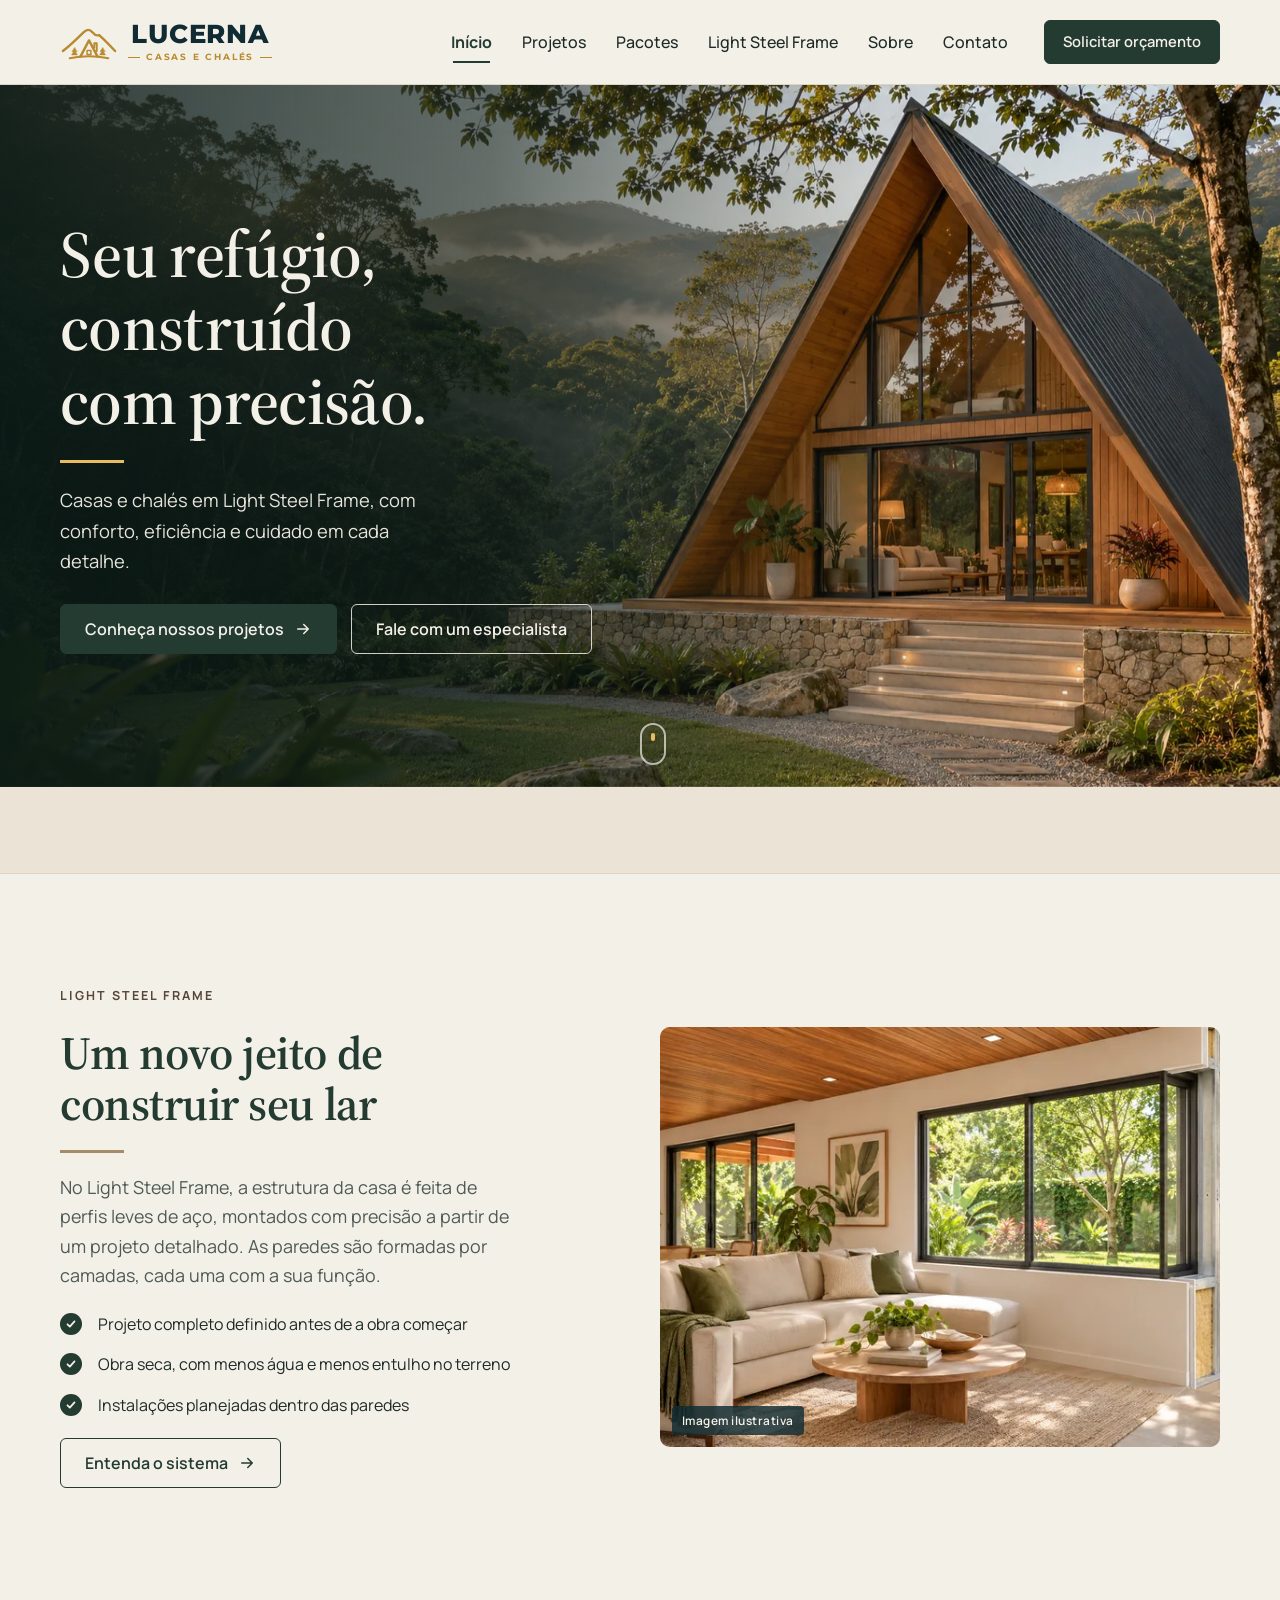
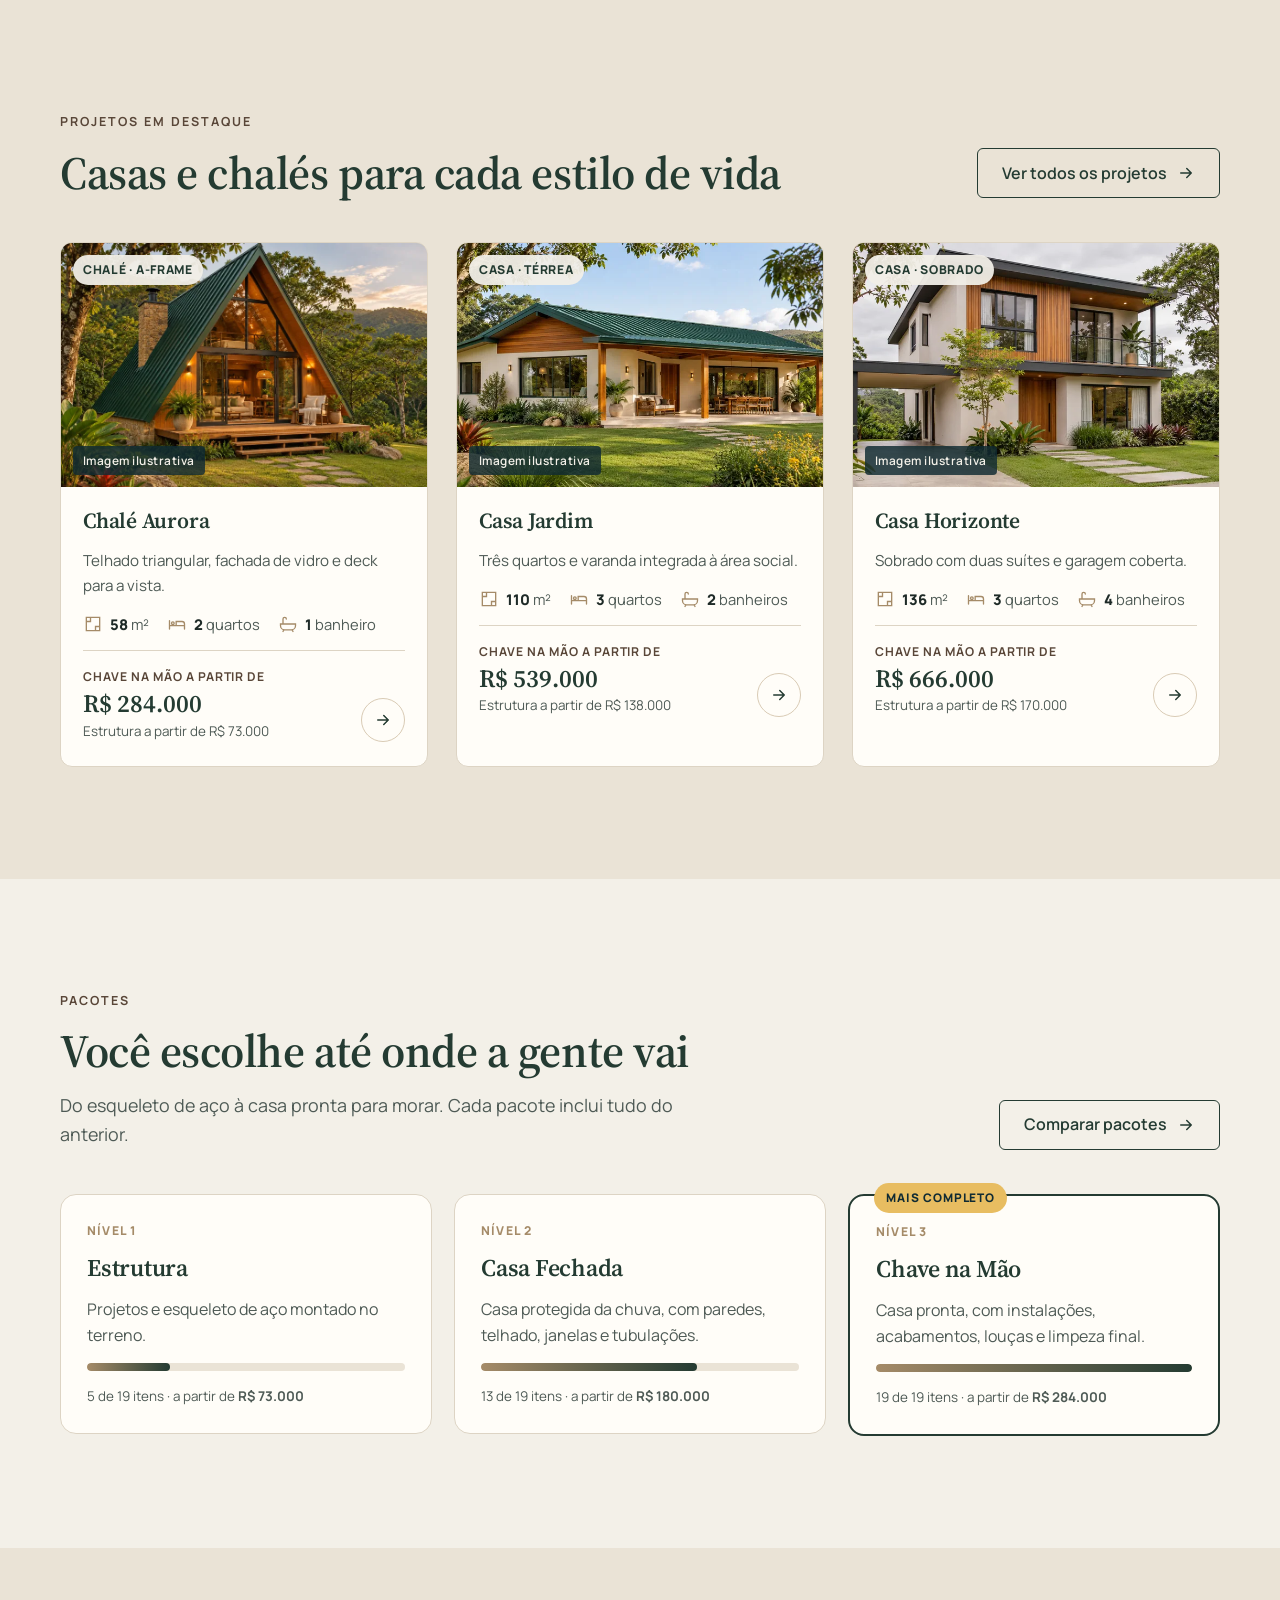
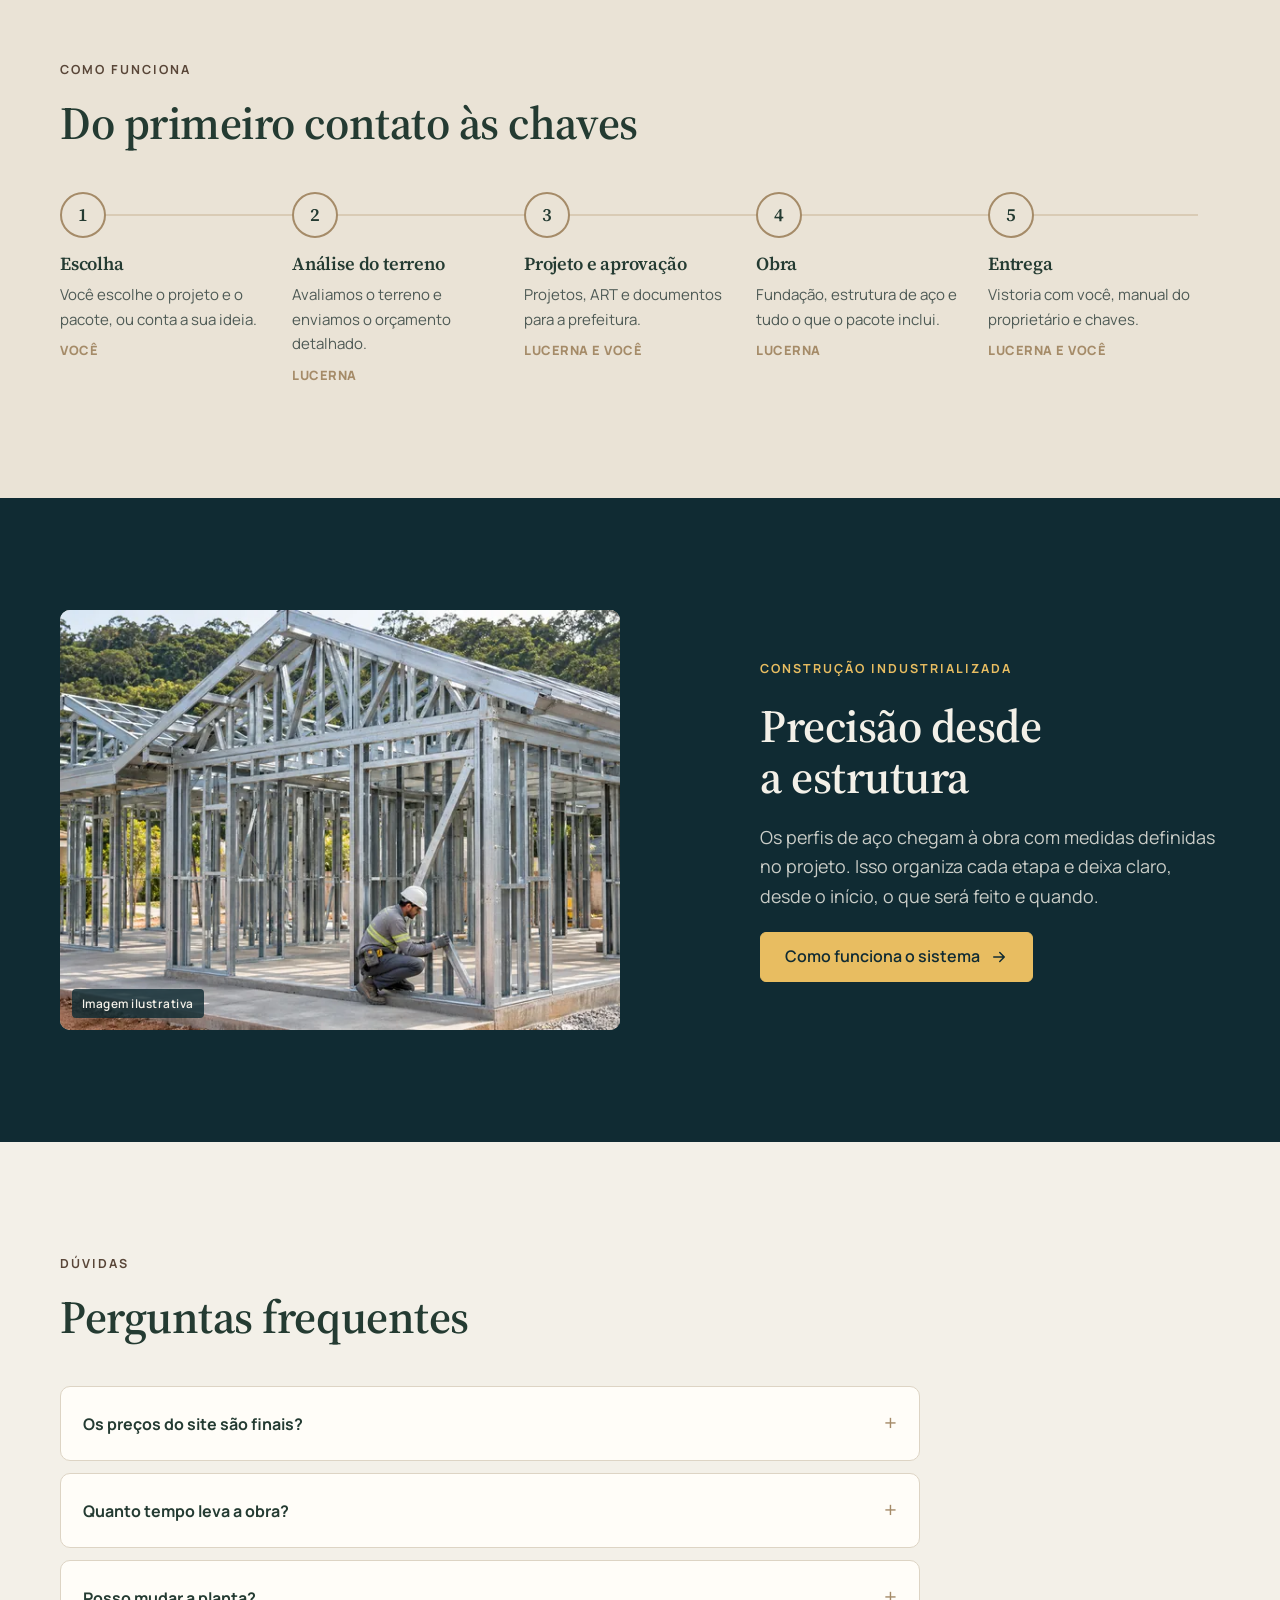
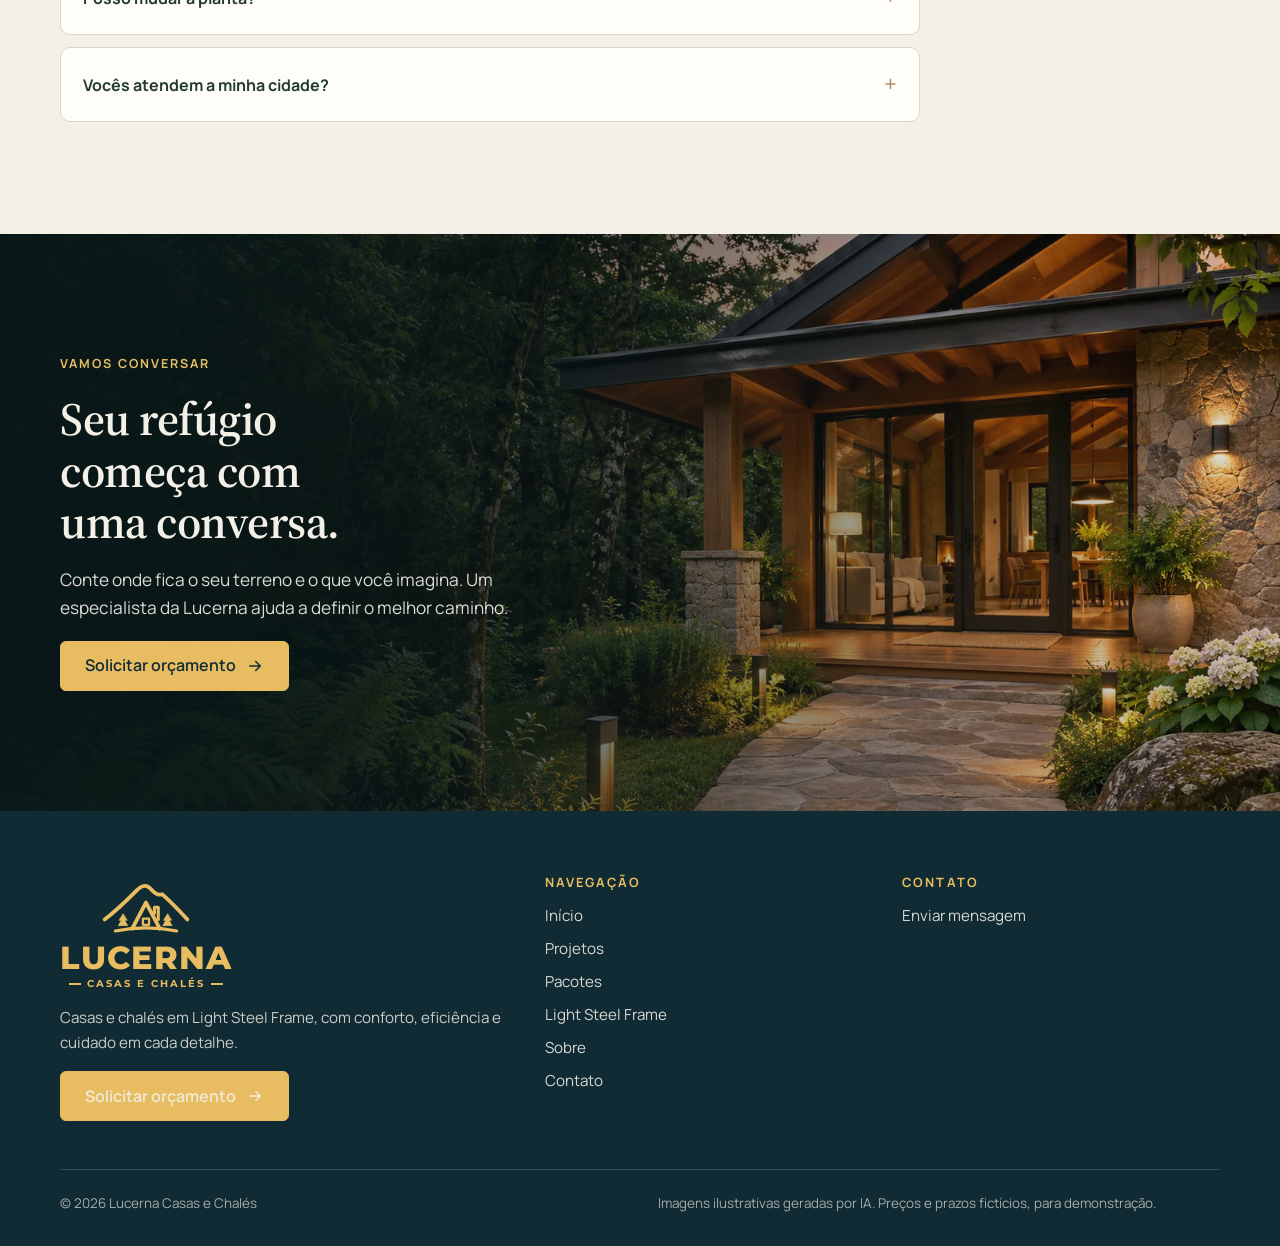
==== commit 096f18be: "feat(site): base da demonstração a partir da v1 Página inicial, catálogo com filtros, páginas de pro" ====
--- a/lucerna-site-v2/index.html
+++ b/lucerna-site-v2/index.html
@@ -11,7 +11,6 @@
   <link rel="preconnect" href="https://fonts.gstatic.com" crossorigin>
   <link rel="stylesheet" href="https://fonts.googleapis.com/css2?family=Manrope:wght@400;500;600;700;800&family=Montserrat:wght@700;800&family=Source+Serif+4:opsz,wght@8..60,500;8..60,600&display=swap">
   <link rel="stylesheet" href="assets/css/styles.css?v=20">
-  <link rel="stylesheet" href="assets/css/home-v2.css?v=20">
   <script>document.documentElement.classList.add("js");</script>
   <script>
     /* Abertura animada: só na primeira visita da sessão e só para quem não pediu menos movimento. */
@@ -71,88 +70,27 @@
   </header>
 
   <main id="conteudo" tabindex="-1">
-    <section class="hero hero--moldura" aria-labelledby="hero-titulo" data-moldura>
-      <div class="moldura-sticky">
-        <div class="moldura-photo" data-moldura-photo>
-          <div class="moldura-slides" id="moldura-slides" role="region" aria-roledescription="carrossel" aria-label="Fotos ilustrativas de casas e chalés, geradas por IA">
-            <div class="moldura-slide is-active" role="group" aria-roledescription="slide" aria-label="1 de 5" style="--pos: 50% 58%; --fx: 0.52; --fy: 0.55">
-              <img src="assets/img/projeto-casa-contemporanea-1600.webp" srcset="assets/img/projeto-casa-contemporanea-800.webp 800w, assets/img/projeto-casa-contemporanea-1600.webp 1600w" sizes="100vw" width="1600" height="900" fetchpriority="high" loading="eager" decoding="async" alt="Casa térrea com telhado verde, varanda com pilares de madeira e jardim, em dia de sol">
-            </div>
-            <div class="moldura-slide" role="group" aria-roledescription="slide" aria-label="2 de 5" aria-hidden="true" style="--pos: 55% 45%; --fx: 0.56; --fy: 0.5">
-              <img src="assets/img/projeto-casa-familiar-1600.webp" srcset="assets/img/projeto-casa-familiar-800.webp 800w, assets/img/projeto-casa-familiar-1600.webp 1600w" sizes="100vw" width="1600" height="900" fetchpriority="low" loading="lazy" decoding="async" alt="Sobrado moderno com fachada branca, painel de madeira e varanda envidraçada">
-            </div>
-            <div class="moldura-slide" role="group" aria-roledescription="slide" aria-label="3 de 5" aria-hidden="true" style="--pos: 62% 42%; --fx: 0.68; --fy: 0.52">
-              <img src="assets/img/home-hero-1600.webp" srcset="assets/img/home-hero-800.webp 800w, assets/img/home-hero-1600.webp 1600w" sizes="100vw" width="1600" height="900" fetchpriority="low" loading="lazy" decoding="async" alt="Chalé A-frame de madeira e vidro sobre base de pedra, em meio à mata da serra">
-            </div>
-            <div class="moldura-slide" role="group" aria-roledescription="slide" aria-label="4 de 5" aria-hidden="true" style="--pos: 46% 50%; --fx: 0.44; --fy: 0.55">
-              <img src="assets/img/projeto-chale-aframe-1600.webp" srcset="assets/img/projeto-chale-aframe-800.webp 800w, assets/img/projeto-chale-aframe-1600.webp 1536w" sizes="100vw" width="1536" height="1024" fetchpriority="low" loading="lazy" decoding="async" alt="Chalé A-frame com telhado verde e fachada de vidro iluminada ao entardecer">
-            </div>
-            <div class="moldura-slide" role="group" aria-roledescription="slide" aria-label="5 de 5" aria-hidden="true" style="--pos: 70% 50%; --fx: 0.76; --fy: 0.56">
-              <img src="assets/img/contato-refugio-1600.webp" srcset="assets/img/contato-refugio-800.webp 800w, assets/img/contato-refugio-1600.webp 1600w" sizes="100vw" width="1600" height="800" fetchpriority="low" loading="lazy" decoding="async" alt="Casa com pilares de madeira e pedra, iluminada à noite em meio à mata">
-            </div>
-          </div>
-          <div class="moldura-shade" aria-hidden="true"></div>
-        </div>
-        <svg class="moldura-lines" data-moldura-lines aria-hidden="true" focusable="false">
-          <line class="moldura-ground" x1="0" y1="0" x2="0" y2="0" pathLength="1"/>
-          <polygon class="moldura-outline" points="0,0" pathLength="1"/>
-        </svg>
-
-        <div class="moldura-head" data-moldura-head>
-          <p class="moldura-eyebrow"><span>Lucerna</span> Casas e chalés</p>
-          <h1 id="hero-titulo"><span class="moldura-line"><span>Seu refúgio,</span></span> <span class="moldura-line"><span>construído com precisão.</span></span></h1>
-          <p class="moldura-lead">Casas e chalés em Light Steel Frame, com conforto, eficiência e cuidado em cada detalhe.</p>
-        </div>
-
-        <div class="moldura-ui" data-moldura-ui>
-          <div class="moldura-count" aria-hidden="true"><span data-moldura-num>01</span><small>/ 05</small></div>
-          <div class="moldura-dots" role="group" aria-label="Escolher foto">
-            <button type="button" class="moldura-dot" data-moldura-dot="0" aria-controls="moldura-slides" aria-label="Mostrar foto 1 de 5" aria-current="true"><span aria-hidden="true"></span></button>
-            <button type="button" class="moldura-dot" data-moldura-dot="1" aria-controls="moldura-slides" aria-label="Mostrar foto 2 de 5"><span aria-hidden="true"></span></button>
-            <button type="button" class="moldura-dot" data-moldura-dot="2" aria-controls="moldura-slides" aria-label="Mostrar foto 3 de 5"><span aria-hidden="true"></span></button>
-            <button type="button" class="moldura-dot" data-moldura-dot="3" aria-controls="moldura-slides" aria-label="Mostrar foto 4 de 5"><span aria-hidden="true"></span></button>
-            <button type="button" class="moldura-dot" data-moldura-dot="4" aria-controls="moldura-slides" aria-label="Mostrar foto 5 de 5"><span aria-hidden="true"></span></button>
-          </div>
-        </div>
-        <p class="moldura-note">Imagens ilustrativas geradas por IA. Não representam obras executadas pela Lucerna.</p>
-        <span class="moldura-cue" aria-hidden="true"><span></span></span>
-        <p class="visually-hidden" data-moldura-status aria-live="polite" aria-atomic="true"></p>
-      </div>
-    </section>
-
-    <section class="wall-band" aria-labelledby="parede-titulo">
-      <div class="container wall-band-grid">
-        <div class="wall-band-text" data-reveal="left">
-          <span class="eyebrow">Por dentro da parede</span>
-          <h2 id="parede-titulo">Cada camada com uma função</h2>
-          <div><a class="btn btn-outline" href="light-steel-frame.html">Entenda o sistema <svg viewBox="0 0 24 24" fill="none" stroke="currentColor" stroke-width="2" stroke-linecap="round" stroke-linejoin="round" aria-hidden="true"><path d="M5 12h14M13 6l6 6-6 6"/></svg></a></div>
-        </div>
-        <figure class="wall-figure" data-reveal style="--d:.1s">
-          <svg class="wall-svg" viewBox="0 0 474 328" aria-hidden="true" focusable="false">
-            <defs>
-              <pattern id="pp-barreira" width="7" height="7" patternUnits="userSpaceOnUse" patternTransform="rotate(35)"><line x1="0" y1="0" x2="0" y2="7" stroke="#102B33" stroke-opacity=".22" stroke-width="1.6"/></pattern>
-              <pattern id="pp-isolamento" width="14" height="10" patternUnits="userSpaceOnUse"><path d="M0 5 L3.5 1 L7 5 L10.5 9 L14 5" fill="none" stroke="#A58B68" stroke-width="1.2"/></pattern>
-              <pattern id="pp-placa" width="6" height="6" patternUnits="userSpaceOnUse"><circle cx="1.5" cy="1.5" r=".7" fill="#594638" fill-opacity=".28"/><circle cx="4.5" cy="4.2" r=".5" fill="#594638" fill-opacity=".2"/></pattern>
-            </defs>
-            <g><ellipse cx="69.0" cy="287.0" rx="36.0" ry="5" fill="#102B33" fill-opacity=".08"/><polygon points="98.0,58.0 105.0,61.0 105.0,257.0 98.0,254.0" fill="#594638" fill-opacity=".35"/><polygon points="40.0,88.0 98.0,58.0 98.0,254.0 40.0,284.0" fill="#D9CBB5" stroke="#594638" stroke-width="1.2" stroke-linejoin="round"/><polygon points="40.0,88.0 98.0,58.0 98.0,254.0 40.0,284.0" fill="url(#pp-placa)"/><line x1="69.0" y1="47.0" x2="69.0" y2="71.0" stroke="#A58B68" stroke-width="1" stroke-dasharray="2 3"/><circle cx="69.0" cy="36.0" r="11" fill="#102B33"/><text x="69.0" y="40.0" text-anchor="middle" font-family="Manrope, sans-serif" font-size="11" font-weight="700" fill="#E8BD61">1</text></g>
-            <g><ellipse cx="153.0" cy="287.0" rx="36.0" ry="5" fill="#102B33" fill-opacity=".08"/><polygon points="182.0,58.0 189.0,61.0 189.0,257.0 182.0,254.0" fill="#594638" fill-opacity=".35"/><polygon points="124.0,88.0 182.0,58.0 182.0,254.0 124.0,284.0" fill="#E9EEEF" stroke="#594638" stroke-width="1.2" stroke-linejoin="round"/><polygon points="124.0,88.0 182.0,58.0 182.0,254.0 124.0,284.0" fill="url(#pp-barreira)"/><line x1="153.0" y1="47.0" x2="153.0" y2="71.0" stroke="#A58B68" stroke-width="1" stroke-dasharray="2 3"/><circle cx="153.0" cy="36.0" r="11" fill="#102B33"/><text x="153.0" y="40.0" text-anchor="middle" font-family="Manrope, sans-serif" font-size="11" font-weight="700" fill="#E8BD61">2</text></g>
-            <g><ellipse cx="237.0" cy="287.0" rx="36.0" ry="5" fill="#102B33" fill-opacity=".08"/><rect x="208.0" y="86.2" width="7" height="196.0" fill="#C9D1D3" stroke="#8E9A9D" stroke-width="1"/><line x1="210.5" y1="88.2" x2="210.5" y2="280.2" stroke="#8E9A9D" stroke-width="1"/><rect x="233.5" y="73.0" width="7" height="196.0" fill="#C9D1D3" stroke="#8E9A9D" stroke-width="1"/><line x1="236.0" y1="75.0" x2="236.0" y2="267.0" stroke="#8E9A9D" stroke-width="1"/><rect x="259.0" y="59.8" width="7" height="196.0" fill="#C9D1D3" stroke="#8E9A9D" stroke-width="1"/><line x1="261.5" y1="61.8" x2="261.5" y2="253.8" stroke="#8E9A9D" stroke-width="1"/><line x1="206.0" y1="88.0" x2="268.0" y2="58.0" stroke="#7B878A" stroke-width="5" stroke-linecap="round"/><line x1="206.0" y1="284.0" x2="268.0" y2="254.0" stroke="#7B878A" stroke-width="5" stroke-linecap="round"/><line x1="237.0" y1="47.0" x2="237.0" y2="71.0" stroke="#A58B68" stroke-width="1" stroke-dasharray="2 3"/><circle cx="237.0" cy="36.0" r="11" fill="#102B33"/><text x="237.0" y="40.0" text-anchor="middle" font-family="Manrope, sans-serif" font-size="11" font-weight="700" fill="#E8BD61">3</text></g>
-            <g><ellipse cx="321.0" cy="287.0" rx="36.0" ry="5" fill="#102B33" fill-opacity=".08"/><polygon points="350.0,58.0 357.0,61.0 357.0,257.0 350.0,254.0" fill="#594638" fill-opacity=".35"/><polygon points="292.0,88.0 350.0,58.0 350.0,254.0 292.0,284.0" fill="#F3DFAE" stroke="#594638" stroke-width="1.2" stroke-linejoin="round"/><polygon points="292.0,88.0 350.0,58.0 350.0,254.0 292.0,284.0" fill="url(#pp-isolamento)"/><line x1="321.0" y1="47.0" x2="321.0" y2="71.0" stroke="#A58B68" stroke-width="1" stroke-dasharray="2 3"/><circle cx="321.0" cy="36.0" r="11" fill="#102B33"/><text x="321.0" y="40.0" text-anchor="middle" font-family="Manrope, sans-serif" font-size="11" font-weight="700" fill="#E8BD61">4</text></g>
-            <g><ellipse cx="405.0" cy="287.0" rx="36.0" ry="5" fill="#102B33" fill-opacity=".08"/><polygon points="434.0,58.0 441.0,61.0 441.0,257.0 434.0,254.0" fill="#594638" fill-opacity=".35"/><polygon points="376.0,88.0 434.0,58.0 434.0,254.0 376.0,284.0" fill="#FBF8F1" stroke="#594638" stroke-width="1.2" stroke-linejoin="round"/><line x1="405.0" y1="47.0" x2="405.0" y2="71.0" stroke="#A58B68" stroke-width="1" stroke-dasharray="2 3"/><circle cx="405.0" cy="36.0" r="11" fill="#102B33"/><text x="405.0" y="40.0" text-anchor="middle" font-family="Manrope, sans-serif" font-size="11" font-weight="700" fill="#E8BD61">5</text></g>
-            <text x="34" y="320" font-family="Manrope, sans-serif" font-size="10" font-weight="700" letter-spacing="1.5" fill="#594638">FORA</text>
-            <text x="442" y="320" text-anchor="end" font-family="Manrope, sans-serif" font-size="10" font-weight="700" letter-spacing="1.5" fill="#594638">DENTRO</text>
-            <line x1="74" y1="316" x2="386" y2="316" stroke="#A58B68" stroke-width="1"/>
-            <path d="M381 312 l5 4 -5 4" fill="none" stroke="#A58B68" stroke-width="1"/>
-          </svg>
-          <figcaption class="visually-hidden">Corte de uma parede em Light Steel Frame com as camadas afastadas, de fora para dentro.</figcaption>
-        </figure>
-        <ol class="wall-legend" data-reveal="right" style="--d:.2s">
-          <li><strong>Placa externa</strong><span>Forma a fachada e recebe o acabamento de fora.</span></li>
-          <li><strong>Barreira contra a umidade</strong><span>Membrana que protege a parede da água da chuva.</span></li>
-          <li><strong>Perfis de aço</strong><span>A estrutura da casa, em aço galvanizado.</span></li>
-          <li><strong>Isolamento</strong><span>Material colocado entre os perfis para conforto térmico e acústico.</span></li>
-          <li><strong>Placa interna</strong><span>Parede lisa por dentro, pronta para pintura ou revestimento.</span></li>
-        </ol>
+    <section class="hero" aria-labelledby="hero-titulo">
+      <div class="hero-media"><img src="assets/img/home-hero-1600.webp" srcset="assets/img/home-hero-800.webp 800w, assets/img/home-hero-1600.webp 1600w" sizes="100vw" width="1600" height="900" fetchpriority="high" loading="eager" decoding="async" alt="Chalé A-frame de madeira e vidro em meio à mata, com serra ao fundo" style="object-position:72% 50%"></div>
+      <div class="container">
+        <h1 id="hero-titulo">Seu refúgio, construído com precisão.</h1>
+        <hr class="rule">
+        <p>Casas e chalés em Light Steel Frame, com conforto, eficiência e cuidado em cada detalhe.</p>
+        <div class="hero-actions">
+          <a class="btn btn-primary" href="projetos.html">Conheça nossos projetos <svg viewBox="0 0 24 24" fill="none" stroke="currentColor" stroke-width="2" stroke-linecap="round" stroke-linejoin="round" aria-hidden="true"><path d="M5 12h14M13 6l6 6-6 6"/></svg></a>
+          <a class="btn btn-light" href="contato.html">Fale com um especialista</a>
+        </div>
+      </div>
+      <span class="scroll-cue" aria-hidden="true"></span>
+    </section>
+
+    <section class="benefits" aria-label="Diferenciais">
+      <div class="container">
+        <ul>
+          <li data-reveal><svg viewBox="0 0 40 40" fill="none" stroke="currentColor" stroke-width="1.6" stroke-linecap="round" stroke-linejoin="round" aria-hidden="true"><path d="M8 32C8 18 16 9 33 7c1 17-8 26-22 26"/><path d="M8 32L22 18"/></svg><span>Projeto personalizado</span></li>
+          <li data-reveal style="--d:.12s"><svg viewBox="0 0 40 40" fill="none" stroke="currentColor" stroke-width="1.6" stroke-linejoin="round" aria-hidden="true"><path d="M20 6L35 13 20 20 5 13z"/><path d="M5 20l15 7 15-7"/><path d="M5 27l15 7 15-7"/></svg><span>Construção industrializada</span></li>
+          <li data-reveal style="--d:.24s"><svg viewBox="0 0 40 40" fill="none" stroke="currentColor" stroke-width="1.6" stroke-linecap="round" stroke-linejoin="round" aria-hidden="true"><rect x="6" y="9" width="28" height="25" rx="3"/><path d="M6 16h28M13 5v7M27 5v7"/><path d="M14 25l4 4 8-8"/></svg><span>Mais previsibilidade na obra</span></li>
+        </ul>
       </div>
     </section>
 
@@ -306,6 +244,5 @@
   <script src="assets/js/config.js?v=20"></script>
   <script src="assets/js/produtos.js?v=20"></script>
   <script src="assets/js/main.js?v=20"></script>
-  <script src="assets/js/hero-moldura.js?v=20"></script>
 </body>
 </html>
--- a/lucerna-site-v2/assets/css/styles.css
+++ b/lucerna-site-v2/assets/css/styles.css
@@ -0,0 +1,809 @@
+/* Lucerna — casas e chalés em Light Steel Frame
+   Layout: cabeçalho claro fixo; seções em faixas largas alternando off-white, areia e azul-petróleo;
+   conteúdo em grade de 12 colunas com largura máxima de 1200px, que vira 1 coluna no celular. */
+:root {
+  --petroleo: #102B33;
+  --floresta: #243B32;
+  --champagne: #E8BD61;
+  --areia: #D9CBB5;
+  --madeira: #A58B68;
+  --cedro: #594638;
+  --offwhite: #F3F0E8;
+  --branco: #FFFDF8;
+
+  --bg: var(--offwhite);
+  --texto: #1E2A27;
+  --texto-suave: #4E5A55;
+  --linha: #DDD4C4;
+  --faixa: #EAE3D6;
+  --erro: #A3321F;
+
+  --ouro-escuro: #B98A2E;
+  --f-logo: "Montserrat", "Manrope", "Segoe UI", system-ui, sans-serif;
+  --f-titulo: "Source Serif 4", Georgia, "Times New Roman", serif;
+  --f-texto: "Manrope", "Segoe UI", system-ui, -apple-system, sans-serif;
+
+  --raio: 10px;
+  --max: 1200px;
+  --header-h: 84px;
+  color-scheme: light;
+}
+
+*, *::before, *::after { box-sizing: border-box; }
+html { scroll-behavior: smooth; -webkit-text-size-adjust: 100%; }
+body {
+  margin: 0;
+  background: var(--bg);
+  color: var(--texto);
+  font-family: var(--f-texto);
+  font-size: 1rem;
+  line-height: 1.65;
+  -webkit-font-smoothing: antialiased;
+}
+img { max-width: 100%; display: block; }
+a { color: var(--floresta); }
+h1, h2, h3 {
+  font-family: var(--f-titulo);
+  font-weight: 600;
+  line-height: 1.12;
+  letter-spacing: -0.01em;
+  margin: 0;
+  text-wrap: balance;
+  color: var(--floresta);
+}
+h1 { font-size: clamp(2.4rem, 5.2vw, 4.1rem); }
+h2 { font-size: clamp(1.9rem, 3.6vw, 2.9rem); }
+h3 { font-size: 1.35rem; }
+p { margin: 0; }
+[hidden] { display: none !important; }
+.visually-hidden {
+  position: absolute !important; width: 1px; height: 1px; padding: 0; margin: -1px;
+  overflow: hidden; clip: rect(0 0 0 0); white-space: nowrap; border: 0;
+}
+
+:focus-visible {
+  outline: 3px solid var(--champagne);
+  outline-offset: 3px;
+  border-radius: 4px;
+}
+
+.skip-link {
+  position: absolute; left: 16px; top: -60px; z-index: 100;
+  background: var(--petroleo); color: var(--offwhite);
+  padding: 10px 16px; border-radius: 6px; text-decoration: none;
+}
+.skip-link:focus { top: 12px; }
+
+.container {
+  width: 100%;
+  max-width: var(--max);
+  margin: 0 auto;
+  padding-left: max(20px, env(safe-area-inset-left, 0px));
+  padding-right: max(20px, env(safe-area-inset-right, 0px));
+}
+
+.eyebrow {
+  font-family: var(--f-texto);
+  font-size: 0.78rem;
+  font-weight: 700;
+  letter-spacing: 0.16em;
+  text-transform: uppercase;
+  color: var(--cedro);
+}
+.rule { width: 64px; height: 3px; background: var(--madeira); border: 0; margin: 0; }
+.lead { font-size: 1.12rem; color: var(--texto-suave); max-width: 60ch; }
+
+/* ---------- botões ---------- */
+.btn {
+  display: inline-flex; align-items: center; justify-content: center; gap: 10px;
+  min-height: 50px; padding: 12px 24px;
+  border-radius: 6px; border: 1.5px solid transparent;
+  font: 600 1rem/1.2 var(--f-texto);
+  text-decoration: none; cursor: pointer;
+  transition: background-color .2s ease, color .2s ease, border-color .2s ease, transform .2s ease;
+}
+.btn:hover { transform: translateY(-1px); }
+.btn svg { width: 18px; height: 18px; flex: none; }
+.btn-primary { background: var(--floresta); color: var(--offwhite); border-color: var(--floresta); }
+.btn-primary:hover { background: var(--petroleo); border-color: var(--petroleo); }
+.btn-outline { background: transparent; color: var(--floresta); border-color: var(--floresta); }
+.btn-outline:hover { background: var(--floresta); color: var(--offwhite); }
+.btn-light { background: transparent; color: var(--offwhite); border-color: rgba(243,240,232,.85); }
+.btn-light:hover { background: var(--offwhite); color: var(--petroleo); }
+.btn-gold { background: var(--champagne); color: var(--petroleo); border-color: var(--champagne); }
+.btn-gold:hover { background: #F0CC7E; border-color: #F0CC7E; }
+
+/* ---------- cabeçalho ---------- */
+.site-header {
+  position: sticky; top: 0; z-index: 50;
+  background: rgba(243, 240, 232, 0.96);
+  backdrop-filter: saturate(140%) blur(8px);
+  border-bottom: 1px solid var(--linha);
+}
+.site-header .container {
+  display: flex; align-items: center; justify-content: space-between; gap: 24px;
+  min-height: var(--header-h);
+}
+.brand { display: inline-flex; align-items: center; gap: 12px; text-decoration: none; color: var(--floresta); }
+/* Logo: versão do conceito do cliente (sem serifa, grossa).
+   Em fundo claro: símbolo em dourado profundo e nome em azul-petróleo; em fundo escuro: tudo em dourado-champagne. */
+.brand { gap: 10px; color: var(--petroleo); }
+.brand-mark { display: grid; place-items: center; flex: none; }
+.brand-mark svg { width: 58px; height: auto; color: var(--ouro-escuro); }
+.brand-text { display: grid; justify-items: center; line-height: 1; }
+.brand-name { font-family: var(--f-logo); font-weight: 800; font-size: 1.62rem; letter-spacing: .03em; }
+.brand-tag {
+  display: flex; align-items: center; gap: 6px; margin-top: 5px;
+  font-family: var(--f-logo); font-size: .56rem; font-weight: 700; letter-spacing: .2em; color: var(--ouro-escuro);
+}
+.brand-tag::before, .brand-tag::after { content: ""; width: 12px; height: 1.5px; background: currentColor; }
+
+.nav-list { display: flex; align-items: center; gap: 6px; list-style: none; margin: 0; padding: 0; }
+.nav-list a {
+  display: block; padding: 10px 14px; text-decoration: none; color: var(--texto);
+  font-weight: 500; position: relative;
+}
+.nav-list a::after {
+  content: ""; position: absolute; left: 14px; right: 14px; bottom: 2px; height: 2px;
+  background: var(--floresta); transform: scaleX(0); transition: transform .2s ease;
+}
+.nav-list a:hover::after, .nav-list a[aria-current="page"]::after { transform: scaleX(1); }
+.nav-list a[aria-current="page"] { color: var(--floresta); font-weight: 700; }
+.nav-toggle {
+  display: none; align-items: center; gap: 8px;
+  background: none; border: 1.5px solid var(--floresta); color: var(--floresta);
+  border-radius: 6px; padding: 9px 14px; font: 600 .95rem var(--f-texto); cursor: pointer;
+}
+.nav-toggle svg { width: 20px; height: 20px; }
+
+@media (max-width: 1120px) {
+  :root { --header-h: 72px; }
+  .header-cta { display: none; }
+  .nav-toggle { display: inline-flex; }
+  .site-nav {
+    position: absolute; left: 0; right: 0; top: 100%;
+    background: var(--offwhite); border-bottom: 1px solid var(--linha);
+    box-shadow: 0 16px 30px rgba(16, 43, 51, .08);
+    display: none;
+  }
+  .site-nav.is-open { display: block; }
+  .nav-list { flex-direction: column; align-items: stretch; gap: 0; padding: 8px max(20px, env(safe-area-inset-left, 0px)) 18px; }
+  .nav-list a { padding: 14px 4px; border-bottom: 1px solid var(--linha); font-size: 1.05rem; }
+  .nav-list a::after { left: 4px; right: auto; width: 32px; bottom: 8px; }
+  .brand-name { font-size: 1.38rem; }
+  .brand-mark svg { width: 48px; }
+  .brand-tag { font-size: .5rem; }
+}
+
+/* ---------- hero ---------- */
+.hero { position: relative; isolation: isolate; color: var(--offwhite); overflow: hidden; }
+.hero-media, .hero-media img { position: absolute; inset: 0; width: 100%; height: 100%; }
+.hero-media img { object-fit: cover; object-position: 72% 50%; }
+.hero::before {
+  content: ""; position: absolute; inset: 0; z-index: 1;
+  background: linear-gradient(90deg, rgba(12, 28, 24, .86) 0%, rgba(12, 28, 24, .62) 38%, rgba(12, 28, 24, .08) 70%, rgba(12, 28, 24, 0) 100%);
+}
+.hero .container {
+  position: relative; z-index: 2;
+  min-height: clamp(560px, 78vh, 720px);
+  display: flex; flex-direction: column; justify-content: center; gap: 22px;
+  padding-block: 72px;
+}
+.hero h1 { color: var(--offwhite); max-width: 13ch; }
+.hero .rule { background: var(--champagne); }
+.hero p { font-size: 1.15rem; max-width: 34ch; color: rgba(243, 240, 232, .94); }
+.hero-actions { display: flex; flex-wrap: wrap; gap: 14px; margin-top: 6px; }
+.hero .btn-primary { border-color: var(--floresta); }
+@media (max-width: 760px) {
+  .hero::before { background: linear-gradient(180deg, rgba(12, 28, 24, .35) 0%, rgba(12, 28, 24, .78) 55%, rgba(12, 28, 24, .9) 100%); }
+  .hero-media img { object-position: 76% 40%; }
+  .hero .container { justify-content: flex-end; min-height: 600px; padding-block: 48px 40px; }
+  .hero-actions .btn { flex: 1 1 100%; }
+}
+
+/* ---------- faixa de benefícios ---------- */
+.benefits { background: var(--faixa); border-bottom: 1px solid var(--linha); }
+.benefits ul {
+  list-style: none; margin: 0; padding: 0;
+  display: grid; grid-template-columns: repeat(3, minmax(0, 1fr));
+}
+.benefits li {
+  display: flex; align-items: center; justify-content: center; gap: 14px;
+  padding: 26px 16px; font-weight: 600; color: var(--cedro); font-size: 1.02rem; text-align: left;
+}
+.benefits li + li { border-left: 1px solid var(--areia); }
+.benefits svg { width: 34px; height: 34px; color: var(--madeira); flex: none; }
+@media (max-width: 760px) {
+  .benefits ul { grid-template-columns: 1fr; }
+  .benefits li { justify-content: flex-start; padding: 18px 0; }
+  .benefits li + li { border-left: 0; border-top: 1px solid var(--areia); }
+}
+
+/* ---------- seções ---------- */
+.section { padding-block: clamp(64px, 9vw, 112px); }
+.section--sand { background: var(--faixa); }
+.section--dark { background: var(--petroleo); color: var(--offwhite); }
+.section--dark h2, .section--dark h3 { color: var(--offwhite); }
+.section--dark .eyebrow { color: var(--champagne); }
+.section--dark .lead { color: rgba(243, 240, 232, .82); }
+.section-head { display: grid; gap: 16px; margin-bottom: 44px; max-width: 760px; }
+.section-head--row { max-width: none; grid-template-columns: 1fr auto; align-items: end; }
+@media (max-width: 760px) { .section-head--row { grid-template-columns: 1fr; } }
+
+.split { display: grid; grid-template-columns: repeat(12, minmax(0, 1fr)); gap: 40px; align-items: center; }
+.split > .split-text { grid-column: 1 / span 5; display: grid; gap: 20px; }
+.split > .split-media { grid-column: 7 / span 6; }
+.split--reverse > .split-text { grid-column: 8 / span 5; grid-row: 1; }
+.split--reverse > .split-media { grid-column: 1 / span 6; grid-row: 1; }
+@media (max-width: 900px) {
+  .split { grid-template-columns: 1fr; gap: 28px; }
+  .split > .split-text, .split > .split-media,
+  .split--reverse > .split-text, .split--reverse > .split-media { grid-column: 1; grid-row: auto; }
+}
+
+.figure { position: relative; margin: 0; border-radius: var(--raio); overflow: hidden; background: var(--areia); }
+.figure img { width: 100%; height: 100%; object-fit: cover; aspect-ratio: 4 / 3; }
+.figure--wide img { aspect-ratio: 16 / 10; }
+.figure figcaption, .tag-ia {
+  position: absolute; left: 12px; bottom: 12px;
+  background: rgba(16, 43, 51, .82); color: var(--offwhite);
+  font-size: .74rem; font-weight: 600; letter-spacing: .04em;
+  padding: 5px 10px; border-radius: 4px;
+}
+
+.checklist { list-style: none; margin: 0; padding: 0; display: grid; gap: 14px; }
+.checklist li { display: grid; grid-template-columns: 26px 1fr; gap: 12px; align-items: start; }
+.checklist li::before {
+  content: ""; width: 22px; height: 22px; margin-top: 2px; border-radius: 50%;
+  background: var(--floresta) url("data:image/svg+xml,%3Csvg xmlns='http://www.w3.org/2000/svg' viewBox='0 0 24 24' fill='none' stroke='%23F3F0E8' stroke-width='3' stroke-linecap='round' stroke-linejoin='round'%3E%3Cpath d='M6 12.5l4 4 8-9'/%3E%3C/svg%3E") center / 14px no-repeat;
+}
+
+/* ---------- cartões de projeto ---------- */
+.projects { display: grid; grid-template-columns: repeat(3, minmax(0, 1fr)); gap: 28px; }
+@media (max-width: 980px) { .projects { grid-template-columns: repeat(2, minmax(0, 1fr)); } }
+@media (max-width: 640px) { .projects { grid-template-columns: 1fr; } }
+.project-card {
+  background: var(--branco); border: 1px solid var(--linha); border-radius: 12px; overflow: hidden;
+  display: flex; flex-direction: column;
+  transition: box-shadow .2s ease, transform .2s ease;
+}
+.project-card:hover { box-shadow: 0 18px 40px rgba(16, 43, 51, .12); transform: translateY(-3px); }
+.project-card .figure { border-radius: 0; }
+.project-card .figure img { aspect-ratio: 3 / 2; transition: transform .5s ease; }
+.project-card:hover .figure img { transform: scale(1.03); }
+.project-body { padding: 22px 22px 24px; display: grid; gap: 14px; flex: 1; align-content: start; }
+.project-meta { display: flex; flex-wrap: wrap; gap: 8px; }
+.pill {
+  display: inline-flex; align-items: center; gap: 6px;
+  background: var(--faixa); color: var(--cedro);
+  font-size: .78rem; font-weight: 700; letter-spacing: .04em;
+  padding: 4px 10px; border-radius: 999px;
+}
+.specs { display: grid; grid-template-columns: auto 1fr; gap: 6px 16px; margin: 0; font-size: .93rem; }
+.specs dt { color: var(--texto-suave); }
+.specs dd { margin: 0; text-align: right; }
+.pending {
+  display: inline-block; font-size: .78rem; font-weight: 600; color: var(--cedro);
+  border: 1px dashed var(--madeira); border-radius: 4px; padding: 1px 8px; background: transparent;
+}
+.project-body .btn { margin-top: auto; justify-self: start; }
+
+/* ---------- filtros ---------- */
+.filters {
+  display: flex; flex-wrap: wrap; gap: 20px 36px; align-items: flex-end;
+  padding: 20px 22px; margin-bottom: 32px;
+  background: var(--branco); border: 1px solid var(--linha); border-radius: 12px;
+}
+.filter-group { border: 0; margin: 0; padding: 0; display: grid; gap: 10px; min-width: 0; }
+.filter-group legend { font-weight: 700; font-size: .9rem; padding: 0; margin-bottom: 10px; color: var(--floresta); }
+.chips { display: flex; flex-wrap: wrap; gap: 8px; }
+.chip {
+  border: 1.5px solid var(--areia); background: transparent; color: var(--texto);
+  border-radius: 999px; padding: 8px 16px; font: 600 .9rem var(--f-texto); cursor: pointer;
+  transition: background-color .2s ease, border-color .2s ease, color .2s ease;
+}
+.chip:hover { border-color: var(--madeira); }
+.chip[aria-pressed="true"] { background: var(--floresta); border-color: var(--floresta); color: var(--offwhite); }
+.results-count { margin-left: auto; color: var(--texto-suave); font-size: .93rem; }
+@media (max-width: 640px) { .results-count { margin-left: 0; } }
+.empty-state {
+  grid-column: 1 / -1; text-align: center; padding: 48px 20px;
+  border: 1px dashed var(--areia); border-radius: 12px; color: var(--texto-suave);
+}
+
+/* ---------- banners de página ---------- */
+.page-hero { position: relative; isolation: isolate; color: var(--offwhite); overflow: hidden; }
+.page-hero img { position: absolute; inset: 0; width: 100%; height: 100%; object-fit: cover; }
+.page-hero::before {
+  content: ""; position: absolute; inset: 0; z-index: 1;
+  background: linear-gradient(90deg, rgba(12, 28, 24, .84) 0%, rgba(12, 28, 24, .5) 50%, rgba(12, 28, 24, .1) 100%);
+}
+.page-hero .container { position: relative; z-index: 2; padding-block: clamp(80px, 12vw, 140px); display: grid; gap: 18px; }
+.page-hero h1 { color: var(--offwhite); max-width: 16ch; }
+.page-hero p { max-width: 46ch; font-size: 1.12rem; color: rgba(243, 240, 232, .92); }
+.page-hero .eyebrow { color: var(--champagne); }
+.page-hero--plain { background: var(--faixa); color: var(--texto); }
+.page-hero--plain::before { display: none; }
+.page-hero--plain h1 { color: var(--floresta); }
+.page-hero--plain p { color: var(--texto-suave); }
+.page-hero--plain .eyebrow { color: var(--cedro); }
+.page-hero--plain .container { padding-block: clamp(56px, 8vw, 96px); }
+@media (max-width: 760px) {
+  .page-hero::before { background: linear-gradient(180deg, rgba(12, 28, 24, .45), rgba(12, 28, 24, .85)); }
+}
+
+/* ---------- etapas ---------- */
+.steps { list-style: none; margin: 0; padding: 0; display: grid; grid-template-columns: repeat(5, minmax(0, 1fr)); gap: 0; counter-reset: etapa; }
+.steps li { counter-increment: etapa; padding: 0 20px 0 0; display: grid; gap: 10px; align-content: start; position: relative; }
+.steps li::before {
+  content: counter(etapa, decimal-leading-zero);
+  font-family: var(--f-titulo); font-size: 1.1rem; font-weight: 600; color: var(--madeira);
+  border-top: 2px solid var(--areia); padding-top: 14px;
+}
+.steps h3 { font-size: 1.15rem; }
+.steps p { color: var(--texto-suave); font-size: .95rem; }
+@media (max-width: 980px) { .steps { grid-template-columns: repeat(2, minmax(0, 1fr)); gap: 32px 0; } }
+@media (max-width: 560px) { .steps { grid-template-columns: 1fr; } }
+
+.layers { list-style: none; margin: 0; padding: 0; display: grid; gap: 12px; counter-reset: camada; }
+.layers li {
+  counter-increment: camada;
+  display: grid; grid-template-columns: 36px 1fr; gap: 14px; align-items: start;
+  padding: 16px 18px; background: rgba(243, 240, 232, .06); border: 1px solid rgba(243, 240, 232, .14); border-radius: 10px;
+}
+.layers li::before {
+  content: counter(camada); width: 32px; height: 32px; border-radius: 50%;
+  display: grid; place-items: center; background: var(--champagne); color: var(--petroleo); font-weight: 800; font-size: .9rem;
+}
+.layers strong { display: block; color: var(--offwhite); }
+.layers span { color: rgba(243, 240, 232, .78); font-size: .95rem; }
+
+/* ---------- FAQ ---------- */
+.faq { display: grid; gap: 12px; max-width: 860px; }
+.faq details { background: var(--branco); border: 1px solid var(--linha); border-radius: 10px; padding: 0 22px; }
+.faq summary {
+  cursor: pointer; list-style: none; padding: 18px 0; font-weight: 700; color: var(--floresta);
+  display: flex; justify-content: space-between; gap: 16px; align-items: center;
+}
+.faq summary::-webkit-details-marker { display: none; }
+.faq summary::after { content: "+"; font-size: 1.4rem; font-weight: 400; color: var(--madeira); }
+.faq details[open] summary::after { content: "–"; }
+.faq details p { padding-bottom: 20px; color: var(--texto-suave); }
+
+/* ---------- blocos pendentes (Sobre) ---------- */
+.pending-card {
+  border: 1.5px dashed var(--madeira); border-radius: 12px; padding: 24px; display: grid; gap: 8px;
+  background: rgba(255, 253, 248, .6);
+}
+.pending-card h3 { font-size: 1.2rem; }
+.pending-card p { color: var(--texto-suave); }
+.cards-3 { display: grid; grid-template-columns: repeat(3, minmax(0, 1fr)); gap: 24px; }
+@media (max-width: 900px) { .cards-3 { grid-template-columns: 1fr; } }
+.value { display: grid; gap: 10px; align-content: start; }
+.value svg { width: 36px; height: 36px; color: var(--madeira); }
+.value p { color: var(--texto-suave); }
+
+/* ---------- faixa de chamada ---------- */
+.cta { position: relative; isolation: isolate; overflow: hidden; color: var(--offwhite); }
+.cta img { position: absolute; inset: 0; width: 100%; height: 100%; object-fit: cover; object-position: 75% 50%; }
+.cta::before { content: ""; position: absolute; inset: 0; z-index: 1; background: linear-gradient(90deg, rgba(10, 24, 28, .9) 0%, rgba(10, 24, 28, .6) 45%, rgba(10, 24, 28, .1) 100%); }
+.cta .container { position: relative; z-index: 2; padding-block: clamp(72px, 10vw, 120px); display: grid; gap: 18px; justify-items: start; }
+.cta h2 { color: var(--offwhite); max-width: 16ch; }
+.cta p { max-width: 44ch; color: rgba(243, 240, 232, .9); font-size: 1.08rem; }
+@media (max-width: 760px) { .cta::before { background: linear-gradient(180deg, rgba(10, 24, 28, .5), rgba(10, 24, 28, .88)); } }
+
+/* ---------- contato ---------- */
+.contact-grid { display: grid; grid-template-columns: minmax(0, 7fr) minmax(0, 5fr); gap: 48px; align-items: start; }
+@media (max-width: 900px) { .contact-grid { grid-template-columns: 1fr; } }
+.form { background: var(--branco); border: 1px solid var(--linha); border-radius: 14px; padding: clamp(22px, 4vw, 36px); display: grid; gap: 20px; }
+.field { display: grid; gap: 8px; min-width: 0; }
+.field label { font-weight: 700; font-size: .95rem; color: var(--floresta); }
+.field .hint { font-weight: 500; color: var(--texto-suave); font-size: .85rem; }
+.field input, .field select, .field textarea {
+  width: 100%; min-width: 0;
+  font: 500 1rem var(--f-texto); color: var(--texto);
+  background: var(--offwhite); border: 1.5px solid var(--areia); border-radius: 8px; padding: 13px 14px;
+  transition: border-color .2s ease, background-color .2s ease;
+}
+.field textarea { min-height: 140px; resize: vertical; }
+.field input:focus, .field select:focus, .field textarea:focus { outline: none; border-color: var(--floresta); background: var(--branco); box-shadow: 0 0 0 3px rgba(232, 189, 97, .45); }
+.field [aria-invalid="true"] { border-color: var(--erro); }
+.field .error { color: var(--erro); font-size: .86rem; font-weight: 600; min-height: 0; }
+.row-2 { display: grid; grid-template-columns: minmax(0, 1fr) 120px; gap: 16px; }
+@media (max-width: 480px) { .row-2 { grid-template-columns: 1fr; } }
+.form-note { font-size: .85rem; color: var(--texto-suave); }
+.form-status { border-radius: 10px; padding: 16px 18px; font-weight: 600; }
+.form-status--ok { background: #E3EBDF; color: var(--floresta); }
+.form-status--info { background: #F6EBD2; color: var(--cedro); }
+.channels { display: grid; gap: 18px; }
+.channel { display: grid; grid-template-columns: 44px 1fr; gap: 14px; align-items: start; }
+.channel .icon { width: 44px; height: 44px; border-radius: 10px; background: var(--petroleo); color: var(--champagne); display: grid; place-items: center; }
+.channel .icon svg { width: 22px; height: 22px; }
+.channel strong { display: block; color: var(--floresta); }
+.channel a, .channel span { color: var(--texto-suave); word-break: break-word; }
+
+/* ---------- rodapé ---------- */
+.site-footer { background: var(--petroleo); color: rgba(243, 240, 232, .82); padding-block: 64px 32px; font-size: .95rem; }
+.footer-grid { display: grid; grid-template-columns: 1.4fr 1fr 1fr; gap: 40px; }
+@media (max-width: 820px) { .footer-grid { grid-template-columns: 1fr; gap: 32px; } }
+.site-footer .brand { color: var(--champagne); flex-direction: column; align-items: center; gap: 6px; justify-self: start; }
+.footer-bottom { padding-right: 64px; }
+.site-footer .brand-mark svg { width: 92px; color: var(--champagne); }
+.site-footer .brand-name { font-size: 2rem; }
+.site-footer .brand-tag { color: var(--champagne); font-size: .62rem; }
+.site-footer .brand-text { justify-items: center; }
+.site-footer h2 { font-family: var(--f-texto); font-size: .8rem; letter-spacing: .16em; text-transform: uppercase; color: var(--champagne); margin-bottom: 14px; font-weight: 700; }
+.site-footer ul { list-style: none; margin: 0; padding: 0; display: grid; gap: 8px; }
+.site-footer a { color: rgba(243, 240, 232, .88); text-decoration: none; }
+.site-footer a:hover { color: var(--champagne); text-decoration: underline; }
+.footer-bottom { margin-top: 48px; padding-top: 22px; border-top: 1px solid rgba(243, 240, 232, .16); display: flex; flex-wrap: wrap; gap: 8px 24px; justify-content: space-between; font-size: .84rem; color: rgba(243, 240, 232, .66); }
+
+/* =====================================================================
+   v2 — navegação, catálogo, produto, pacotes e animações
+   ===================================================================== */
+
+/* transição suave entre páginas (navegadores compatíveis) */
+@view-transition { navigation: auto; }
+::view-transition-old(root) { animation: vt-out .28s ease both; }
+::view-transition-new(root) { animation: vt-in .45s cubic-bezier(.2, .7, .2, 1) both; }
+@keyframes vt-out { to { opacity: 0; } }
+@keyframes vt-in { from { opacity: 0; transform: translateY(10px); } }
+
+/* entrada ao rolar */
+main, .site-footer { overflow-x: clip; }
+.js [data-reveal] {
+  opacity: 0; transform: translateY(34px);
+  transition: opacity .9s cubic-bezier(.2, .7, .2, 1) var(--d, 0s), transform .9s cubic-bezier(.2, .7, .2, 1) var(--d, 0s);
+}
+.js [data-reveal="left"] { transform: translateX(-40px); }
+.js [data-reveal="right"] { transform: translateX(40px); }
+.js [data-reveal="zoom"] { transform: scale(.94); }
+.js [data-reveal].is-visible { opacity: 1; transform: none; }
+.js .figure[data-reveal] img { transform: scale(1.12); transition: transform 1.6s cubic-bezier(.2, .7, .2, 1) var(--d, 0s); }
+.js .figure[data-reveal].is-visible img { transform: none; }
+
+/* cabeçalho */
+.site-header .container { transition: min-height .3s ease; }
+.site-header.is-scrolled { box-shadow: 0 10px 30px rgba(16, 43, 51, .08); }
+.site-header.is-scrolled .container { min-height: 66px; }
+.header-cta { min-height: 44px; padding: 10px 18px; font-size: .92rem; }
+.site-nav { margin-left: auto; }
+@media (min-width: 1121px) { .nav-list a { padding-inline: 12px; } }
+.header-right { display: flex; align-items: center; gap: 18px; }
+@media (max-width: 1120px) {
+  .menu-open body { overflow: hidden; }
+  .site-nav { max-height: calc(100vh - var(--header-h)); overflow-y: auto; }
+  .site-nav.is-open .nav-list li { animation: menu-in .4s cubic-bezier(.2, .7, .2, 1) both; }
+  .site-nav.is-open .nav-list li:nth-child(2) { animation-delay: .04s; }
+  .site-nav.is-open .nav-list li:nth-child(3) { animation-delay: .08s; }
+  .site-nav.is-open .nav-list li:nth-child(4) { animation-delay: .12s; }
+  .site-nav.is-open .nav-list li:nth-child(5) { animation-delay: .16s; }
+  .site-nav.is-open .nav-list li:nth-child(6) { animation-delay: .2s; }
+  .nav-cta-mobile { display: block; padding: 18px 4px 4px; }
+  .nav-cta-mobile .btn { width: 100%; }
+}
+.nav-cta-mobile { display: none; }
+@keyframes menu-in { from { opacity: 0; transform: translateY(-8px); } }
+
+/* trilha de navegação */
+.crumbs { background: var(--faixa); border-bottom: 1px solid var(--linha); font-size: .88rem; }
+.crumbs ol { list-style: none; margin: 0; padding: 12px 0; display: flex; flex-wrap: wrap; gap: 6px; color: var(--texto-suave); }
+.crumbs li + li::before { content: "/"; margin-right: 6px; color: var(--madeira); }
+.crumbs a { color: var(--texto-suave); text-decoration: none; }
+.crumbs a:hover { color: var(--floresta); text-decoration: underline; }
+.crumbs [aria-current] { color: var(--floresta); font-weight: 700; }
+
+/* indicador de rolagem no hero */
+.scroll-cue {
+  position: absolute; z-index: 3; left: 50%; bottom: 22px; transform: translateX(-50%);
+  width: 26px; height: 42px; border: 2px solid rgba(243, 240, 232, .7); border-radius: 14px;
+  animation: hero-rise 1s cubic-bezier(.2, .7, .2, 1) calc(var(--hero-start) + 1.3s) both;
+}
+.scroll-cue::after {
+  content: ""; position: absolute; left: 50%; top: 8px; width: 4px; height: 8px; margin-left: -2px;
+  border-radius: 2px; background: var(--champagne); animation: cue 1.8s ease-in-out infinite;
+}
+@keyframes cue { 0% { opacity: 0; transform: translateY(0); } 30% { opacity: 1; } 80% { opacity: 0; transform: translateY(14px); } 100% { opacity: 0; } }
+@media (max-width: 760px) { .scroll-cue { display: none; } }
+.hero-media { will-change: transform; }
+
+/* botões: seta desliza */
+.btn svg { transition: transform .25s ease; }
+.btn:hover svg { transform: translateX(4px); }
+
+/* ---------- cartão de projeto v2 ---------- */
+.project-card { position: relative; }
+.project-link { position: absolute; inset: 0; z-index: 2; border-radius: 12px; }
+.project-link:focus-visible { outline-offset: 4px; }
+.card-tag {
+  position: absolute; top: 12px; left: 12px;
+  background: rgba(243, 240, 232, .94); color: var(--floresta);
+  font-size: .76rem; font-weight: 800; letter-spacing: .06em; text-transform: uppercase;
+  padding: 5px 10px; border-radius: 999px;
+}
+.project-frase { color: var(--texto-suave); font-size: .95rem; }
+.facts { list-style: none; margin: 0; padding: 0; display: flex; flex-wrap: wrap; gap: 8px 18px; font-size: .92rem; color: var(--texto-suave); }
+.facts li { display: inline-flex; align-items: center; gap: 7px; }
+.facts svg { width: 20px; height: 20px; color: var(--madeira); flex: none; }
+.facts b { color: var(--texto); font-weight: 800; }
+.facts--lg { font-size: 1rem; gap: 10px 26px; margin-top: 6px; }
+.facts--lg svg { width: 24px; height: 24px; }
+.price-row { display: flex; align-items: flex-end; justify-content: space-between; gap: 12px; margin-top: auto; padding-top: 16px; border-top: 1px solid var(--linha); }
+.price-row > div { display: grid; gap: 2px; }
+.price-label { font-size: .76rem; font-weight: 700; letter-spacing: .08em; text-transform: uppercase; color: var(--cedro); }
+.price-value { font-family: var(--f-titulo); font-size: 1.55rem; font-weight: 600; color: var(--floresta); line-height: 1.15; font-variant-numeric: tabular-nums; }
+.price-value--lg { font-size: clamp(2rem, 3.6vw, 2.6rem); }
+.price-sub { font-size: .84rem; color: var(--texto-suave); }
+.card-arrow {
+  flex: none; width: 44px; height: 44px; border-radius: 50%; display: grid; place-items: center;
+  border: 1.5px solid var(--areia); color: var(--floresta);
+  transition: background-color .3s ease, color .3s ease, border-color .3s ease, transform .3s ease;
+}
+.card-arrow svg { width: 18px; height: 18px; }
+.project-card:hover .card-arrow { background: var(--floresta); border-color: var(--floresta); color: var(--offwhite); transform: rotate(-45deg); }
+.project-card:hover h3 { color: var(--petroleo); }
+.project-card.is-entering { transition-duration: .55s; }
+
+/* ---------- catálogo ---------- */
+.catalog { display: grid; grid-template-columns: 290px minmax(0, 1fr); gap: 36px; align-items: start; }
+.catalog .projects { grid-template-columns: repeat(2, minmax(0, 1fr)); }
+.filter-panel {
+  position: sticky; top: calc(var(--header-h) + 20px);
+  background: var(--branco); border: 1px solid var(--linha); border-radius: 14px; padding: 22px; display: grid; gap: 22px;
+}
+.filter-panel h2 { font-family: var(--f-texto); font-size: 1rem; font-weight: 800; color: var(--floresta); }
+.filter-panel .filter-group legend { margin-bottom: 10px; }
+.range { display: grid; gap: 8px; }
+.range output { font-weight: 800; color: var(--floresta); font-variant-numeric: tabular-nums; }
+.range input[type="range"] { width: 100%; accent-color: var(--floresta); }
+.toolbar { display: flex; flex-wrap: wrap; align-items: center; justify-content: space-between; gap: 12px; margin-bottom: 22px; }
+.toolbar label { display: inline-flex; align-items: center; gap: 10px; font-size: .92rem; color: var(--texto-suave); }
+.toolbar select, .select {
+  font: 600 .95rem var(--f-texto); color: var(--texto); background: var(--branco);
+  border: 1.5px solid var(--areia); border-radius: 8px; padding: 9px 12px;
+}
+.filters-toggle { display: none; }
+.demo-note { display: flex; gap: 10px; align-items: flex-start; font-size: .88rem; color: var(--cedro); background: #F6EBD2; border-radius: 10px; padding: 12px 16px; margin-bottom: 24px; }
+@media (max-width: 1000px) {
+  .catalog { grid-template-columns: 1fr; }
+  .filter-panel { position: static; display: none; }
+  .filter-panel.is-open { display: grid; animation: menu-in .35s ease both; }
+  .filters-toggle { display: inline-flex; }
+}
+@media (max-width: 640px) { .catalog .projects { grid-template-columns: 1fr; } }
+
+/* ---------- página do produto ---------- */
+.product-top { padding-block: 36px 72px; }
+.product-head { display: grid; grid-template-columns: minmax(0, 1fr) auto; gap: 28px; align-items: end; margin-bottom: 28px; }
+.product-title { display: grid; gap: 10px; }
+.product-price {
+  display: grid; gap: 6px; justify-items: start; min-width: 280px;
+  background: var(--branco); border: 1px solid var(--linha); border-radius: 14px; padding: 22px;
+}
+.product-price .btn { margin-top: 10px; width: 100%; }
+.product-grid { display: grid; grid-template-columns: minmax(0, 1.55fr) minmax(0, 1fr); gap: 32px; align-items: start; }
+.product-desc { max-width: 70ch; font-size: 1.05rem; color: var(--texto-suave); }
+@media (max-width: 960px) {
+  .product-head, .product-grid { grid-template-columns: 1fr; }
+  .product-price { min-width: 0; }
+}
+.tabs { display: flex; flex-wrap: wrap; gap: 8px; margin-bottom: 14px; }
+.tab {
+  border: 1.5px solid var(--areia); background: var(--branco); color: var(--texto);
+  border-radius: 999px; padding: 8px 16px; font: 700 .9rem var(--f-texto); cursor: pointer;
+  transition: background-color .2s ease, color .2s ease, border-color .2s ease;
+}
+.tab:hover { border-color: var(--madeira); }
+.tab[aria-selected="true"] { background: var(--floresta); border-color: var(--floresta); color: var(--offwhite); }
+.gallery-stage { border-radius: 14px; overflow: hidden; }
+.gallery-stage.is-swapping > * { animation: swap .55s cubic-bezier(.2, .7, .2, 1) both; }
+@keyframes swap { from { opacity: 0; transform: scale(1.02); } }
+.figure--stage img { aspect-ratio: 16 / 10; }
+.plan-box { background: var(--branco); border: 1px solid var(--linha); border-radius: 14px; padding: 16px; overflow-x: auto; }
+.plan-svg { display: block; width: 100%; height: auto; min-width: 300px; max-height: 560px; }
+.plan-svg .room rect { transition: fill .2s ease; }
+.plan-svg .room:hover rect { fill: #F3EAD8; }
+.spec-card { background: var(--branco); border: 1px solid var(--linha); border-radius: 14px; padding: 24px; display: grid; gap: 14px; }
+.spec-card h2 { font-size: 1.5rem; }
+.spec-card h3 { font-family: var(--f-texto); font-size: .95rem; font-weight: 800; color: var(--floresta); margin-top: 6px; }
+.spec-card .specs { font-size: .95rem; }
+.spec-card .specs dd { font-weight: 700; }
+.rooms { list-style: none; margin: 0; padding: 0; display: grid; gap: 6px; font-size: .9rem; color: var(--texto-suave); }
+.rooms li { display: flex; justify-content: space-between; gap: 12px; border-bottom: 1px dotted var(--areia); padding-bottom: 4px; }
+.rooms .rooms-floor { border: 0; color: var(--floresta); font-weight: 800; padding-top: 6px; }
+.product-desc { margin-top: 22px; }
+.rooms-block { margin-top: 22px; display: grid; gap: 12px; }
+.rooms-block h3 { font-family: var(--f-texto); font-size: .95rem; font-weight: 800; color: var(--floresta); }
+.rooms--cols { display: block; columns: 2; column-gap: 32px; }
+.rooms--cols li { break-inside: avoid; margin-bottom: 6px; }
+@media (max-width: 560px) { .rooms--cols { columns: 1; } }
+.page-hero--plain h1 { max-width: 22ch; }
+.page-hero--plain p { max-width: 60ch; }
+
+/* ---------- pacotes ---------- */
+.packages { display: grid; grid-template-columns: repeat(3, minmax(0, 1fr)); gap: 22px; align-items: start; }
+@media (max-width: 980px) { .packages { grid-template-columns: 1fr; } }
+.package {
+  position: relative; background: var(--branco); border: 1px solid var(--linha); border-radius: 16px; padding: 26px;
+  display: grid; gap: 14px; align-content: start;
+  transition: transform .3s ease, box-shadow .3s ease;
+}
+.package:hover { transform: translateY(-4px); box-shadow: 0 20px 44px rgba(16, 43, 51, .12); }
+.package--featured { border: 2px solid var(--floresta); }
+.package-badge {
+  position: absolute; top: -13px; left: 24px; background: var(--champagne); color: var(--petroleo);
+  font-size: .74rem; font-weight: 800; letter-spacing: .08em; text-transform: uppercase; padding: 5px 12px; border-radius: 999px;
+}
+.package h3 { font-size: 1.5rem; }
+.package-for { color: var(--texto-suave); font-size: .95rem; }
+.package-price { display: grid; gap: 2px; padding-block: 12px; border-block: 1px solid var(--linha); }
+.package-list { list-style: none; margin: 0; padding: 0; display: grid; gap: 8px; font-size: .92rem; }
+.package-list li { display: grid; grid-template-columns: 20px 1fr; gap: 10px; align-items: start; }
+.package-list .mark { width: 18px; height: 18px; margin-top: 2px; border-radius: 50%; }
+.package-list .yes .mark { background: var(--floresta) url("data:image/svg+xml,%3Csvg xmlns='http://www.w3.org/2000/svg' viewBox='0 0 24 24' fill='none' stroke='%23F3F0E8' stroke-width='3.2' stroke-linecap='round' stroke-linejoin='round'%3E%3Cpath d='M6 12.5l4 4 8-9'/%3E%3C/svg%3E") center / 12px no-repeat; }
+.package-list .no { color: #8E918C; }
+.package-list .no .mark { border: 1.5px solid var(--areia); }
+.package .btn { margin-top: 6px; }
+.package-more summary {
+  cursor: pointer; list-style: none; font-weight: 700; font-size: .92rem; color: var(--floresta);
+  display: inline-flex; align-items: center; gap: 8px; padding: 4px 0;
+}
+.package-more summary::-webkit-details-marker { display: none; }
+.package-more summary::after { content: ""; width: 8px; height: 8px; border-right: 2px solid currentColor; border-bottom: 2px solid currentColor; transform: rotate(45deg) translateY(-2px); transition: transform .25s ease; }
+.package-more[open] summary::after { transform: rotate(-135deg) translateY(-2px); }
+.package-more[open] summary { margin-bottom: 10px; }
+.package-more[open] .package-list { animation: menu-in .35s ease both; }
+.package--mini p { color: var(--texto-suave); }
+.package-step { font-size: .76rem; font-weight: 800; letter-spacing: .1em; text-transform: uppercase; color: var(--madeira); }
+.meter { height: 8px; border-radius: 999px; background: var(--faixa); overflow: hidden; }
+.meter span { display: block; height: 100%; width: var(--w); background: linear-gradient(90deg, var(--madeira), var(--floresta)); border-radius: inherit; transform-origin: left; }
+.js [data-reveal] .meter span { transform: scaleX(0); transition: transform 1.2s cubic-bezier(.2, .7, .2, 1) calc(var(--d, 0s) + .35s); }
+.js [data-reveal].is-visible .meter span { transform: none; }
+
+.note { margin-top: 24px; background: var(--branco); border: 1px dashed var(--madeira); border-radius: 12px; padding: 16px 20px; font-size: .93rem; color: var(--texto-suave); }
+.cta-inline { display: flex; flex-wrap: wrap; align-items: center; justify-content: space-between; gap: 24px; background: var(--branco); border: 1px solid var(--linha); border-radius: 18px; padding: clamp(24px, 4vw, 44px); }
+.cta-inline > div { display: grid; gap: 12px; max-width: 640px; }
+
+/* tabelas */
+.tbl-wrap { overflow-x: auto; border: 1px solid var(--linha); border-radius: 14px; background: var(--branco); }
+.tbl { border-collapse: collapse; width: 100%; font-size: .93rem; min-width: 640px; }
+.tbl th, .tbl td { padding: 13px 16px; border-bottom: 1px solid var(--linha); text-align: left; vertical-align: top; }
+.tbl thead th { background: var(--faixa); color: var(--floresta); font-weight: 800; position: sticky; top: 0; }
+.tbl tbody tr { transition: background-color .2s ease; }
+.tbl tbody tr:hover { background: #FAF6EE; }
+.tbl tr:last-child td { border-bottom: 0; }
+.tbl .c { text-align: center; white-space: nowrap; }
+.tbl .grp { font-size: .76rem; font-weight: 800; letter-spacing: .06em; text-transform: uppercase; color: var(--madeira); white-space: nowrap; }
+.tick { display: inline-block; width: 22px; height: 22px; border-radius: 50%; background: var(--floresta) url("data:image/svg+xml,%3Csvg xmlns='http://www.w3.org/2000/svg' viewBox='0 0 24 24' fill='none' stroke='%23F3F0E8' stroke-width='3.2' stroke-linecap='round' stroke-linejoin='round'%3E%3Cpath d='M6 12.5l4 4 8-9'/%3E%3C/svg%3E") center / 13px no-repeat; }
+.dash { color: #A9A49A; }
+
+/* linha do tempo das etapas */
+.timeline { list-style: none; margin: 0; padding: 0; display: grid; grid-template-columns: repeat(5, minmax(0, 1fr)); gap: 0; position: relative; counter-reset: etapa; }
+.timeline::before { content: ""; position: absolute; left: 22px; right: 22px; top: 22px; height: 2px; background: var(--areia); transform-origin: left; }
+.js .timeline[data-reveal]::before { transform: scaleX(0); transition: transform 1.6s cubic-bezier(.2, .7, .2, 1) .2s; }
+.js .timeline[data-reveal].is-visible::before { transform: none; }
+.js .timeline[data-reveal] { opacity: 1; transform: none; }
+.timeline li { counter-increment: etapa; position: relative; padding-right: 18px; display: grid; gap: 8px; align-content: start; }
+.timeline li::before {
+  content: counter(etapa); position: relative; z-index: 1; width: 46px; height: 46px; border-radius: 50%;
+  display: grid; place-items: center; background: var(--offwhite); border: 2px solid var(--madeira);
+  font-family: var(--f-titulo); font-weight: 600; font-size: 1.15rem; color: var(--floresta); margin-bottom: 8px;
+}
+.section--sand .timeline li::before { background: var(--faixa); }
+.js .timeline[data-reveal] li { opacity: 0; transform: translateY(20px); transition: opacity .7s ease, transform .7s ease; }
+.js .timeline[data-reveal].is-visible li { opacity: 1; transform: none; }
+.js .timeline[data-reveal].is-visible li:nth-child(2) { transition-delay: .2s; }
+.js .timeline[data-reveal].is-visible li:nth-child(3) { transition-delay: .4s; }
+.js .timeline[data-reveal].is-visible li:nth-child(4) { transition-delay: .6s; }
+.js .timeline[data-reveal].is-visible li:nth-child(5) { transition-delay: .8s; }
+.timeline h3 { font-size: 1.15rem; }
+.timeline p { color: var(--texto-suave); font-size: .94rem; }
+.timeline .who { font-size: .8rem; font-weight: 800; letter-spacing: .04em; color: var(--madeira); text-transform: uppercase; }
+@media (max-width: 900px) {
+  .timeline { grid-template-columns: 1fr; gap: 26px; }
+  .timeline::before { left: 22px; right: auto; top: 22px; bottom: 22px; width: 2px; height: auto; transform-origin: top; }
+  .js .timeline[data-reveal]::before { transform: scaleY(0); }
+  .timeline li { grid-template-columns: 46px 1fr; column-gap: 18px; padding-right: 0; }
+  .timeline li::before { grid-row: 1 / span 3; margin: 0; }
+}
+
+/* orçamento */
+.fieldset { border: 0; margin: 0; padding: 0; display: grid; gap: 10px; }
+.fieldset legend { font-weight: 700; font-size: .95rem; color: var(--floresta); padding: 0; margin-bottom: 10px; }
+.radios { display: flex; flex-wrap: wrap; gap: 10px; }
+.radios label {
+  display: inline-flex; align-items: center; gap: 8px; cursor: pointer;
+  border: 1.5px solid var(--areia); border-radius: 999px; padding: 9px 16px; font-weight: 600; font-size: .93rem;
+  transition: border-color .2s ease, background-color .2s ease;
+}
+.radios input { accent-color: var(--floresta); margin: 0; }
+.radios label:has(input:checked) { border-color: var(--floresta); background: #E3EBDF; }
+.radios label:has(input:focus-visible) { outline: 3px solid var(--champagne); outline-offset: 2px; }
+.row-2b { display: grid; grid-template-columns: 1fr 1fr; gap: 16px; }
+@media (max-width: 520px) { .row-2b { grid-template-columns: 1fr; } }
+#terreno-medidas:not([hidden]) { animation: menu-in .35s ease both; }
+.form-status .msg { margin: 12px 0 0; padding: 14px; background: rgba(255, 253, 248, .8); border-radius: 8px; font: 500 .85rem/1.55 ui-monospace, Consolas, monospace; white-space: pre-wrap; color: var(--texto); }
+.steps-mini { list-style: none; margin: 0; padding: 0; display: grid; gap: 16px; counter-reset: s; }
+.steps-mini li { counter-increment: s; display: grid; grid-template-columns: 34px 1fr; gap: 12px; color: var(--texto-suave); }
+.steps-mini li::before { content: counter(s); width: 30px; height: 30px; border-radius: 50%; display: grid; place-items: center; background: var(--floresta); color: var(--offwhite); font-weight: 800; font-size: .85rem; }
+.steps-mini strong { display: block; color: var(--floresta); }
+
+/* voltar ao topo e barra do celular */
+.to-top {
+  position: fixed; z-index: 40; right: calc(20px + env(safe-area-inset-right, 0px)); bottom: calc(20px + env(safe-area-inset-bottom, 0px));
+  width: 48px; height: 48px; border-radius: 50%; border: 0; cursor: pointer;
+  background: var(--floresta); color: var(--champagne); display: grid; place-items: center;
+  box-shadow: 0 0 0 2px rgba(232, 189, 97, .65), 0 10px 24px rgba(16, 43, 51, .25);
+  opacity: 0; transform: translateY(16px); pointer-events: none; transition: opacity .3s ease, transform .3s ease;
+}
+.to-top.is-visible { opacity: 1; transform: none; pointer-events: auto; }
+.to-top svg { width: 20px; height: 20px; }
+.mobile-bar { display: none; }
+@media (max-width: 760px) {
+  .mobile-bar {
+    display: flex; gap: 10px; position: fixed; z-index: 45; left: 0; right: 0; bottom: 0;
+    padding: 10px max(16px, env(safe-area-inset-right, 0px)) calc(10px + env(safe-area-inset-bottom, 0px)) max(16px, env(safe-area-inset-left, 0px));
+    background: rgba(243, 240, 232, .97); border-top: 1px solid var(--linha); box-shadow: 0 -8px 24px rgba(16, 43, 51, .08);
+  }
+  .mobile-bar .btn { flex: 1; min-height: 46px; padding: 10px 12px; font-size: .92rem; }
+  body { padding-bottom: 72px; }
+  .to-top { bottom: calc(86px + env(safe-area-inset-bottom, 0px)); }
+}
+
+/* ---------- abertura animada (só na home, primeira visita) ----------
+   0–1,9 s  símbolo se desenha · 1,9–2,9 s  nome aparece · 2,9–4,0 s  cortina sobe
+   Em seguida o hero entra (foto se ajusta, título, linha, texto e botões em sequência). */
+.intro { display: none; }
+.intro-on .intro {
+  display: grid; place-items: center;
+  position: fixed; inset: 0; z-index: 200;
+  background: var(--petroleo); color: var(--champagne);
+  animation: intro-curtain 1.1s cubic-bezier(.76, 0, .24, 1) 2.9s forwards;
+  cursor: pointer;
+}
+.intro-lock body { overflow: hidden; }
+.intro.is-leaving { animation: intro-fade .3s ease forwards !important; }
+.intro-inner { display: grid; justify-items: center; gap: 4px; padding: 24px; text-align: center; }
+.intro-mark { width: min(270px, 62vw); height: auto; overflow: visible; margin-bottom: 18px; }
+.intro .draw { stroke-dasharray: 1; stroke-dashoffset: 1; animation: intro-draw .5s cubic-bezier(.65, 0, .35, 1) forwards; }
+.intro .d-mountain { animation-duration: 1s; animation-delay: .15s; }
+.intro .d-frame    { animation-duration: .65s; animation-delay: .85s; }
+.intro .d-chimney  { animation-duration: .35s; animation-delay: 1.35s; }
+.intro .d-window   { animation-duration: .35s; animation-delay: 1.45s; }
+.intro .d-ground   { animation-duration: .5s; animation-delay: 1.3s; }
+.intro .d-pines    { opacity: 0; transform-origin: 50% 100%; transform-box: fill-box; animation: intro-pop .45s cubic-bezier(.3, 1.4, .5, 1) 1.55s forwards; }
+.intro .d-pines-2  { animation-delay: 1.7s; }
+.intro-word {
+  font-family: var(--f-logo); font-weight: 800; font-size: clamp(2.6rem, 8vw, 4.2rem);
+  letter-spacing: .04em; line-height: 1; margin-right: -.04em;
+  opacity: 0; animation: intro-rise .8s cubic-bezier(.2, .7, .2, 1) 1.9s forwards;
+}
+.intro-tag {
+  display: flex; align-items: center; gap: 14px;
+  font-family: var(--f-logo); font-weight: 700; font-size: clamp(.8rem, 2.4vw, 1.05rem);
+  letter-spacing: .24em; margin-top: 12px; color: var(--champagne);
+  opacity: 0; animation: intro-rise .8s cubic-bezier(.2, .7, .2, 1) 2.15s forwards;
+}
+.intro-tag::before, .intro-tag::after { content: ""; width: clamp(28px, 6vw, 56px); height: 2px; background: currentColor; }
+@keyframes intro-draw { to { stroke-dashoffset: 0; } }
+@keyframes intro-pop { from { opacity: 0; transform: scale(.6); } to { opacity: 1; transform: none; } }
+@keyframes intro-rise { from { opacity: 0; transform: translateY(14px); } to { opacity: 1; transform: none; } }
+@keyframes intro-curtain { to { transform: translateY(-100%); } }
+@keyframes intro-fade { to { opacity: 0; visibility: hidden; } }
+
+/* entrada do hero: roda em toda visita à home; com a abertura, começa quando a cortina sobe */
+:root { --hero-start: .1s; }
+.intro-on { --hero-start: 3.1s; }
+.hero-media img { animation: hero-settle 2.6s cubic-bezier(.2, .6, .2, 1) calc(var(--hero-start) - .2s) both; }
+.hero h1, .hero p, .hero-actions { animation: hero-rise 1s cubic-bezier(.2, .7, .2, 1) both; }
+.hero h1 { animation-delay: calc(var(--hero-start) + .3s); }
+.hero .rule { transform-origin: left center; animation: hero-line .9s cubic-bezier(.2, .7, .2, 1) calc(var(--hero-start) + .6s) both; }
+.hero p { animation-delay: calc(var(--hero-start) + .75s); }
+.hero-actions { animation-delay: calc(var(--hero-start) + .95s); }
+@keyframes hero-settle { from { transform: scale(1.1); } to { transform: none; } }
+@keyframes hero-rise { from { opacity: 0; transform: translateY(26px); } to { opacity: 1; transform: none; } }
+@keyframes hero-line { from { transform: scaleX(0); } to { transform: none; } }
+
+@media (prefers-reduced-motion: reduce) {
+  *, *::before, *::after { transition: none !important; animation: none !important; scroll-behavior: auto !important; }
+}
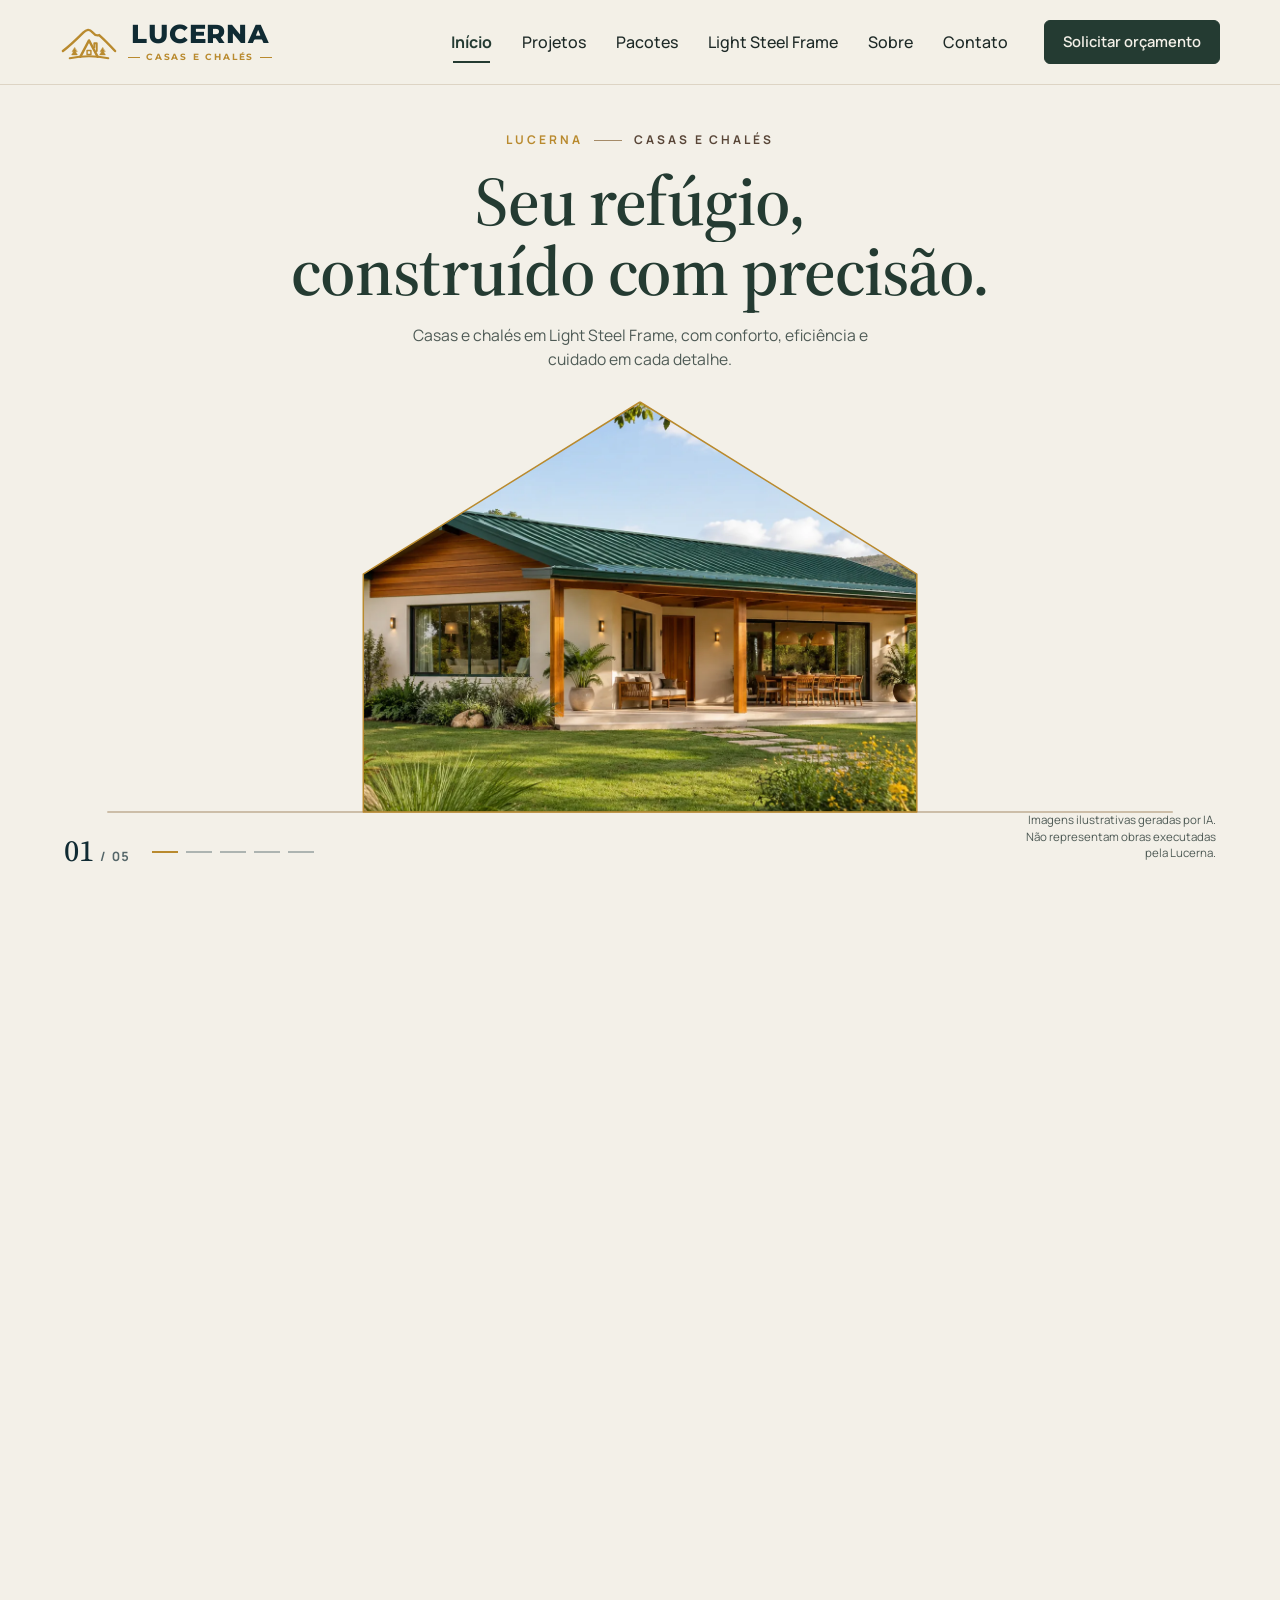
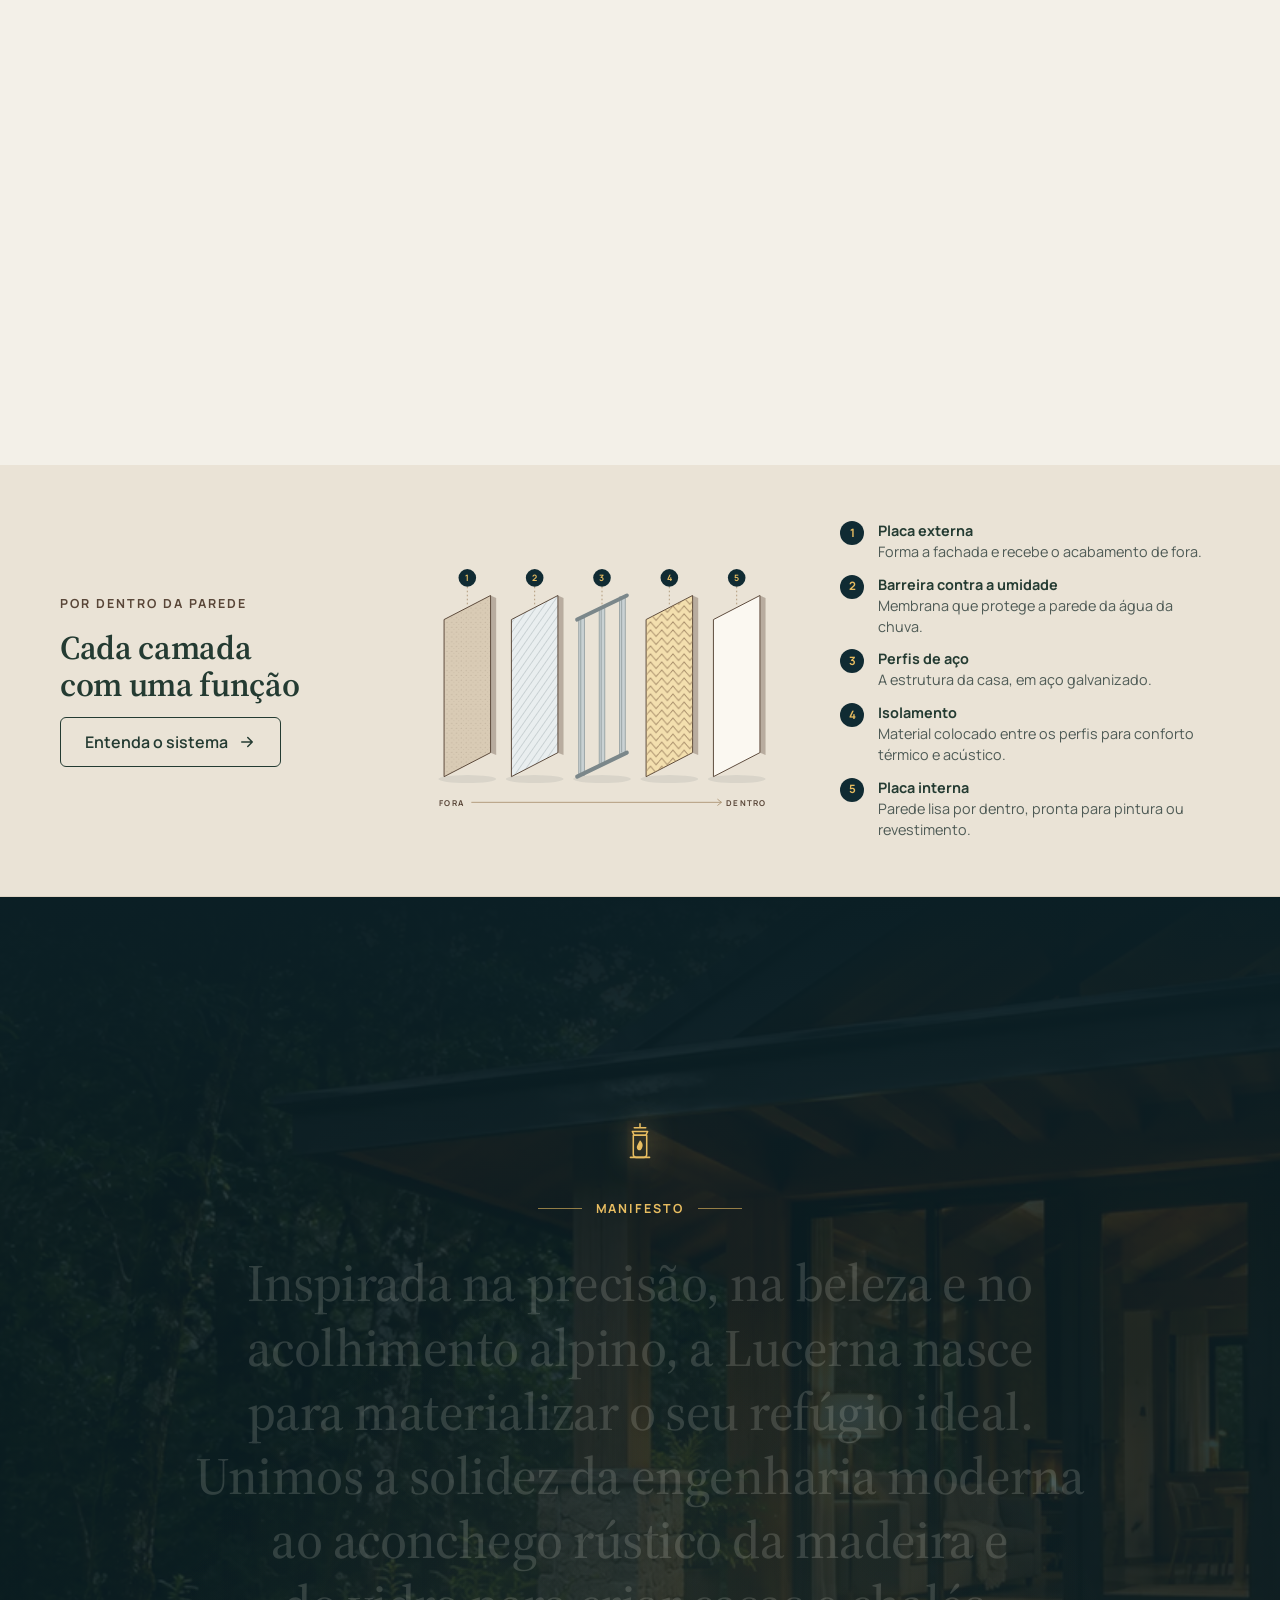
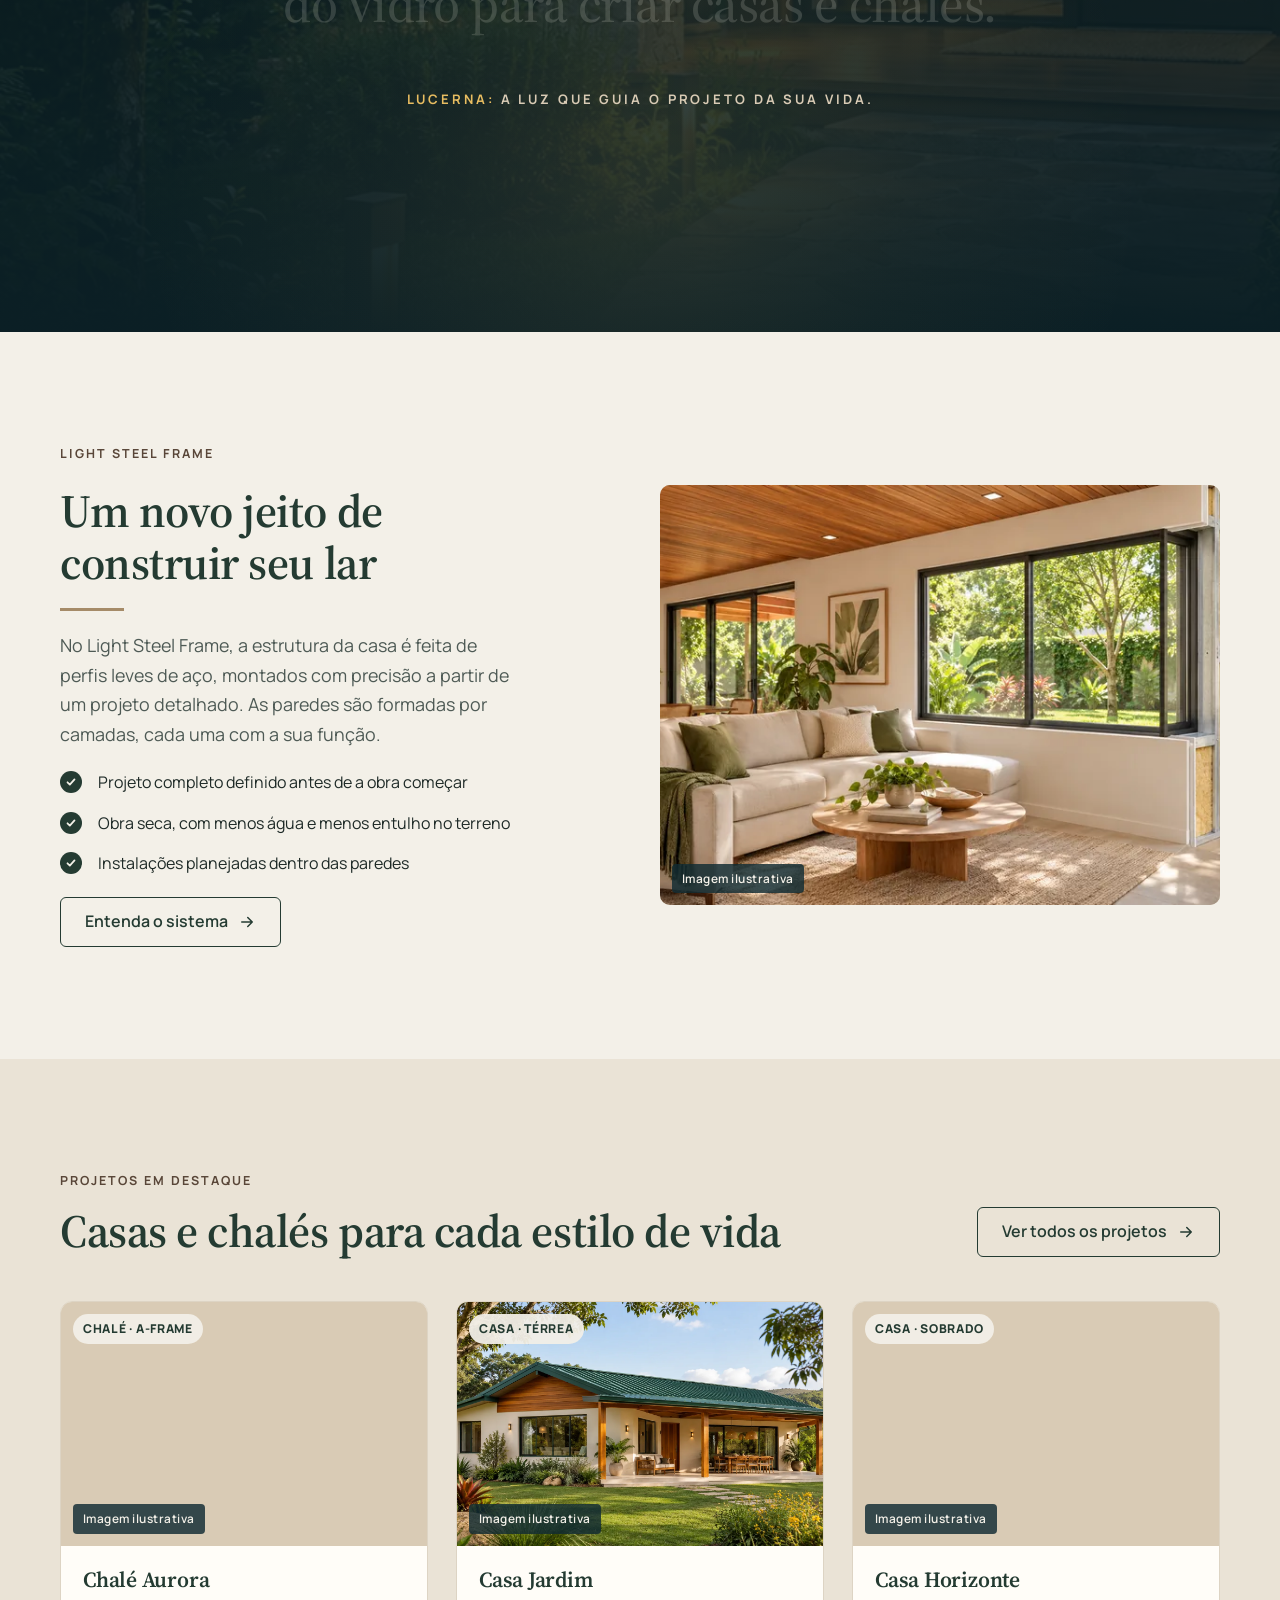
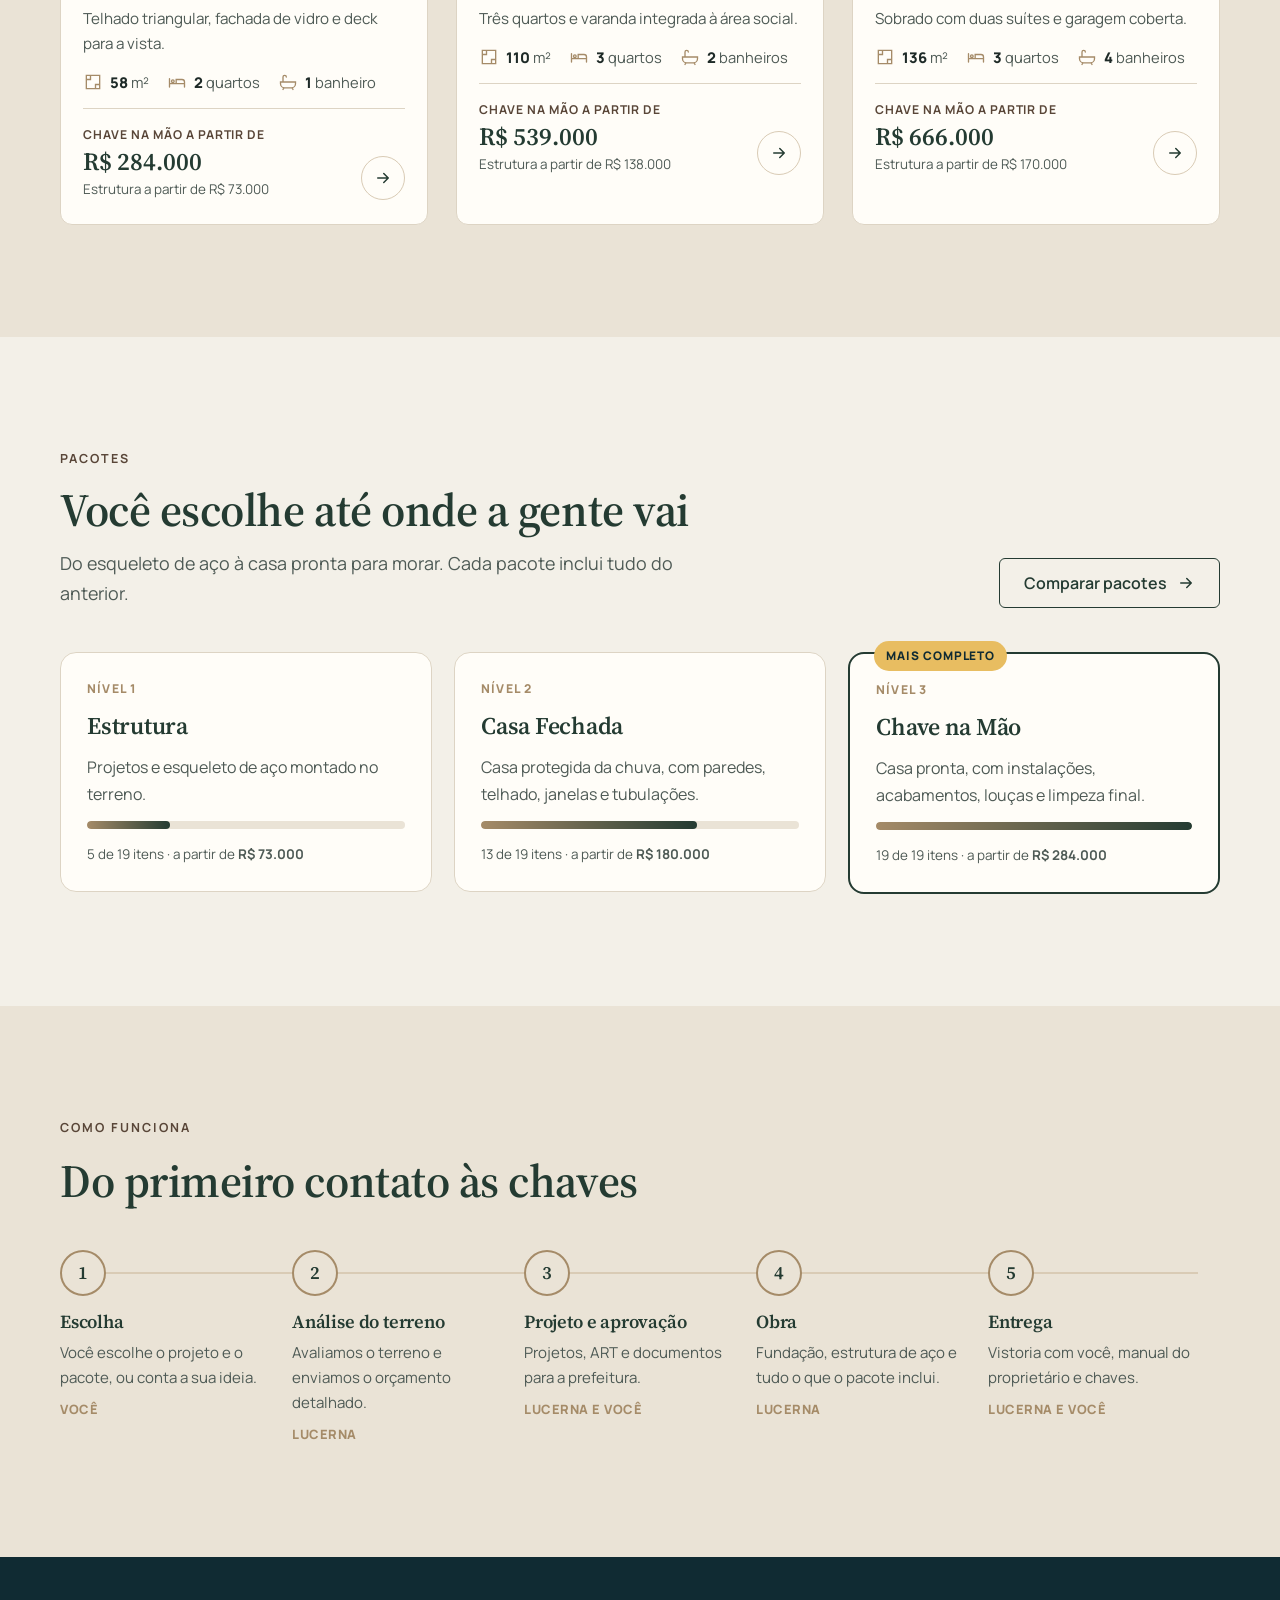
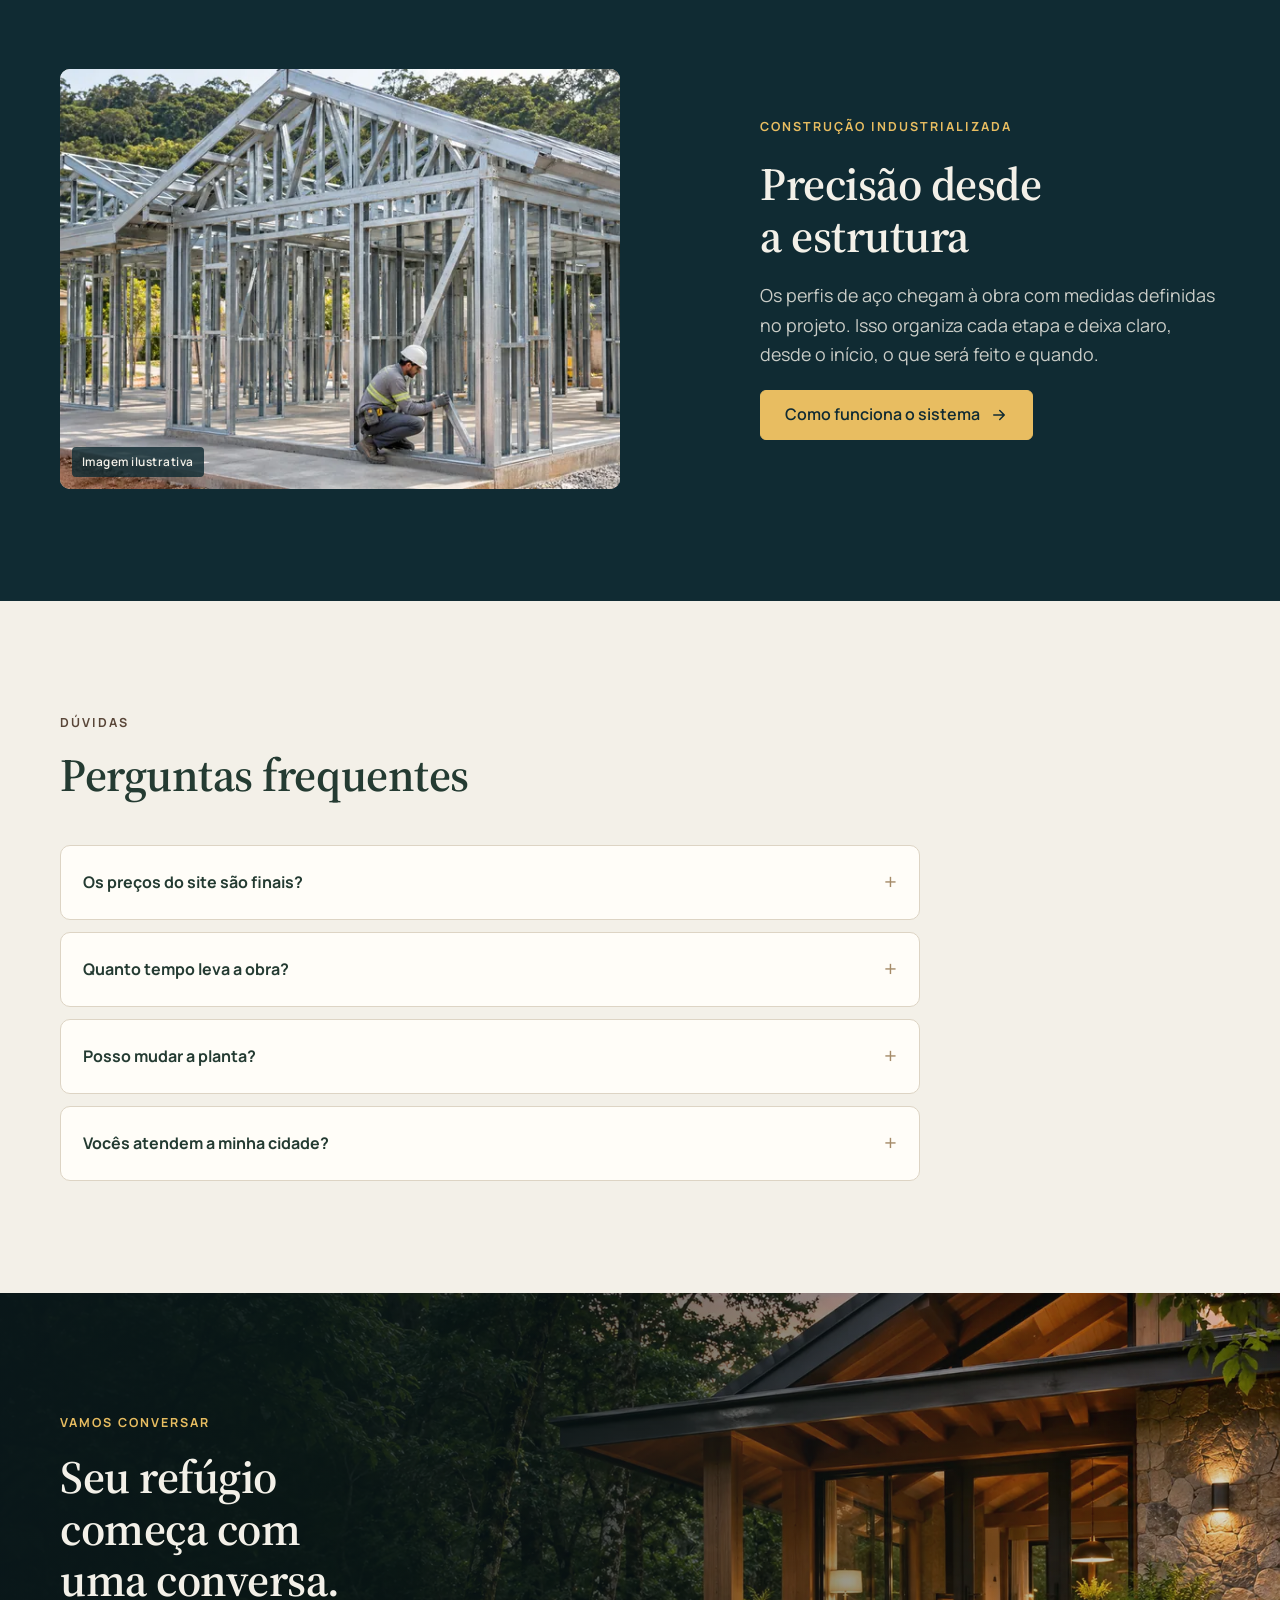
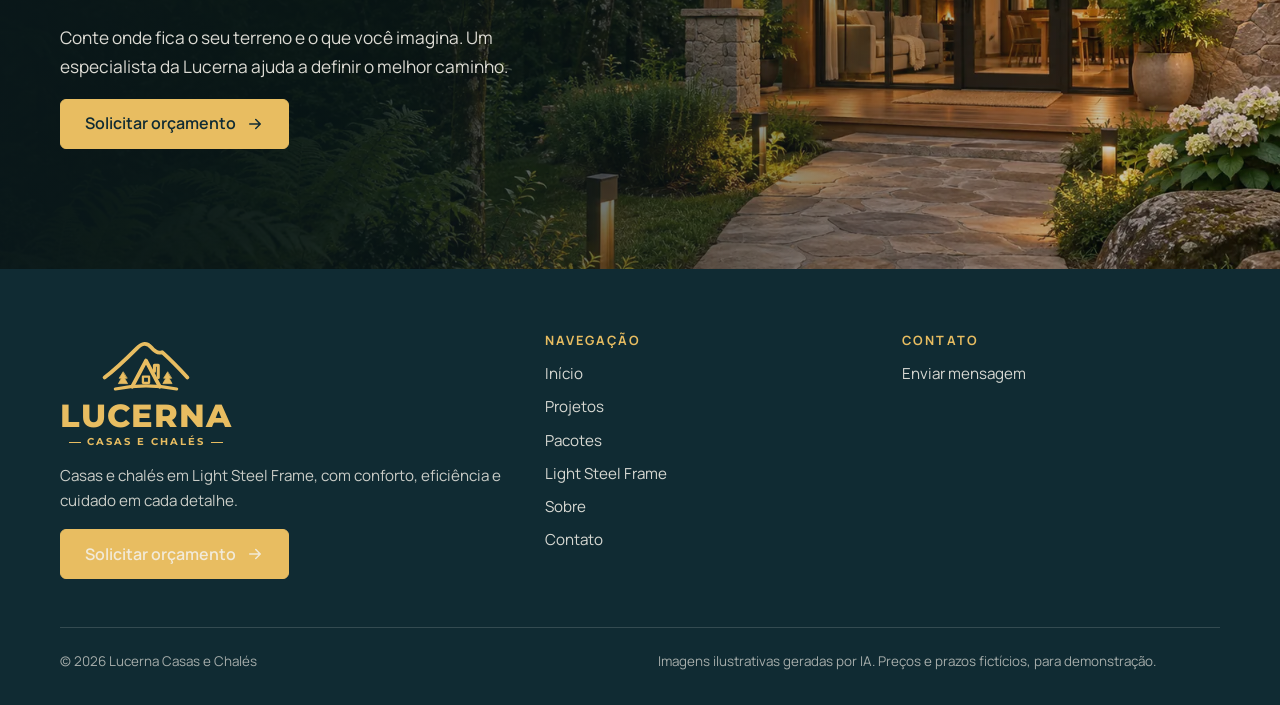
==== commit 9d39ca0c: "feat(home): manifesto que acende ao rolar Texto da proposta de marca em seção escura com a foto notu" ====
--- a/lucerna-site-v2/index.html
+++ b/lucerna-site-v2/index.html
@@ -11,6 +11,8 @@
   <link rel="preconnect" href="https://fonts.gstatic.com" crossorigin>
   <link rel="stylesheet" href="https://fonts.googleapis.com/css2?family=Manrope:wght@400;500;600;700;800&family=Montserrat:wght@700;800&family=Source+Serif+4:opsz,wght@8..60,500;8..60,600&display=swap">
   <link rel="stylesheet" href="assets/css/styles.css?v=20">
+  <link rel="stylesheet" href="assets/css/home-v2.css?v=20">
+  <link rel="stylesheet" href="assets/css/manifesto.css?v=20">
   <script>document.documentElement.classList.add("js");</script>
   <script>
     /* Abertura animada: só na primeira visita da sessão e só para quem não pediu menos movimento. */
@@ -70,27 +72,98 @@
   </header>
 
   <main id="conteudo" tabindex="-1">
-    <section class="hero" aria-labelledby="hero-titulo">
-      <div class="hero-media"><img src="assets/img/home-hero-1600.webp" srcset="assets/img/home-hero-800.webp 800w, assets/img/home-hero-1600.webp 1600w" sizes="100vw" width="1600" height="900" fetchpriority="high" loading="eager" decoding="async" alt="Chalé A-frame de madeira e vidro em meio à mata, com serra ao fundo" style="object-position:72% 50%"></div>
-      <div class="container">
-        <h1 id="hero-titulo">Seu refúgio, construído com precisão.</h1>
-        <hr class="rule">
-        <p>Casas e chalés em Light Steel Frame, com conforto, eficiência e cuidado em cada detalhe.</p>
-        <div class="hero-actions">
-          <a class="btn btn-primary" href="projetos.html">Conheça nossos projetos <svg viewBox="0 0 24 24" fill="none" stroke="currentColor" stroke-width="2" stroke-linecap="round" stroke-linejoin="round" aria-hidden="true"><path d="M5 12h14M13 6l6 6-6 6"/></svg></a>
-          <a class="btn btn-light" href="contato.html">Fale com um especialista</a>
-        </div>
-      </div>
-      <span class="scroll-cue" aria-hidden="true"></span>
-    </section>
-
-    <section class="benefits" aria-label="Diferenciais">
-      <div class="container">
-        <ul>
-          <li data-reveal><svg viewBox="0 0 40 40" fill="none" stroke="currentColor" stroke-width="1.6" stroke-linecap="round" stroke-linejoin="round" aria-hidden="true"><path d="M8 32C8 18 16 9 33 7c1 17-8 26-22 26"/><path d="M8 32L22 18"/></svg><span>Projeto personalizado</span></li>
-          <li data-reveal style="--d:.12s"><svg viewBox="0 0 40 40" fill="none" stroke="currentColor" stroke-width="1.6" stroke-linejoin="round" aria-hidden="true"><path d="M20 6L35 13 20 20 5 13z"/><path d="M5 20l15 7 15-7"/><path d="M5 27l15 7 15-7"/></svg><span>Construção industrializada</span></li>
-          <li data-reveal style="--d:.24s"><svg viewBox="0 0 40 40" fill="none" stroke="currentColor" stroke-width="1.6" stroke-linecap="round" stroke-linejoin="round" aria-hidden="true"><rect x="6" y="9" width="28" height="25" rx="3"/><path d="M6 16h28M13 5v7M27 5v7"/><path d="M14 25l4 4 8-8"/></svg><span>Mais previsibilidade na obra</span></li>
-        </ul>
+    <section class="hero hero--moldura" aria-labelledby="hero-titulo" data-moldura>
+      <div class="moldura-sticky">
+        <div class="moldura-photo" data-moldura-photo>
+          <div class="moldura-slides" id="moldura-slides" role="region" aria-roledescription="carrossel" aria-label="Fotos ilustrativas de casas e chalés, geradas por IA">
+            <div class="moldura-slide is-active" role="group" aria-roledescription="slide" aria-label="1 de 5" style="--pos: 50% 58%; --fx: 0.52; --fy: 0.55">
+              <img src="assets/img/projeto-casa-contemporanea-1600.webp" srcset="assets/img/projeto-casa-contemporanea-800.webp 800w, assets/img/projeto-casa-contemporanea-1600.webp 1600w" sizes="100vw" width="1600" height="900" fetchpriority="high" loading="eager" decoding="async" alt="Casa térrea com telhado verde, varanda com pilares de madeira e jardim, em dia de sol">
+            </div>
+            <div class="moldura-slide" role="group" aria-roledescription="slide" aria-label="2 de 5" aria-hidden="true" style="--pos: 55% 45%; --fx: 0.56; --fy: 0.5">
+              <img src="assets/img/projeto-casa-familiar-1600.webp" srcset="assets/img/projeto-casa-familiar-800.webp 800w, assets/img/projeto-casa-familiar-1600.webp 1600w" sizes="100vw" width="1600" height="900" fetchpriority="low" loading="lazy" decoding="async" alt="Sobrado moderno com fachada branca, painel de madeira e varanda envidraçada">
+            </div>
+            <div class="moldura-slide" role="group" aria-roledescription="slide" aria-label="3 de 5" aria-hidden="true" style="--pos: 62% 42%; --fx: 0.68; --fy: 0.52">
+              <img src="assets/img/home-hero-1600.webp" srcset="assets/img/home-hero-800.webp 800w, assets/img/home-hero-1600.webp 1600w" sizes="100vw" width="1600" height="900" fetchpriority="low" loading="lazy" decoding="async" alt="Chalé A-frame de madeira e vidro sobre base de pedra, em meio à mata da serra">
+            </div>
+            <div class="moldura-slide" role="group" aria-roledescription="slide" aria-label="4 de 5" aria-hidden="true" style="--pos: 46% 50%; --fx: 0.44; --fy: 0.55">
+              <img src="assets/img/projeto-chale-aframe-1600.webp" srcset="assets/img/projeto-chale-aframe-800.webp 800w, assets/img/projeto-chale-aframe-1600.webp 1536w" sizes="100vw" width="1536" height="1024" fetchpriority="low" loading="lazy" decoding="async" alt="Chalé A-frame com telhado verde e fachada de vidro iluminada ao entardecer">
+            </div>
+            <div class="moldura-slide" role="group" aria-roledescription="slide" aria-label="5 de 5" aria-hidden="true" style="--pos: 70% 50%; --fx: 0.76; --fy: 0.56">
+              <img src="assets/img/contato-refugio-1600.webp" srcset="assets/img/contato-refugio-800.webp 800w, assets/img/contato-refugio-1600.webp 1600w" sizes="100vw" width="1600" height="800" fetchpriority="low" loading="lazy" decoding="async" alt="Casa com pilares de madeira e pedra, iluminada à noite em meio à mata">
+            </div>
+          </div>
+          <div class="moldura-shade" aria-hidden="true"></div>
+        </div>
+        <svg class="moldura-lines" data-moldura-lines aria-hidden="true" focusable="false">
+          <line class="moldura-ground" x1="0" y1="0" x2="0" y2="0" pathLength="1"/>
+          <polygon class="moldura-outline" points="0,0" pathLength="1"/>
+        </svg>
+
+        <div class="moldura-head" data-moldura-head>
+          <p class="moldura-eyebrow"><span>Lucerna</span> Casas e chalés</p>
+          <h1 id="hero-titulo"><span class="moldura-line"><span>Seu refúgio,</span></span> <span class="moldura-line"><span>construído com precisão.</span></span></h1>
+          <p class="moldura-lead">Casas e chalés em Light Steel Frame, com conforto, eficiência e cuidado em cada detalhe.</p>
+        </div>
+
+        <div class="moldura-ui" data-moldura-ui>
+          <div class="moldura-count" aria-hidden="true"><span data-moldura-num>01</span><small>/ 05</small></div>
+          <div class="moldura-dots" role="group" aria-label="Escolher foto">
+            <button type="button" class="moldura-dot" data-moldura-dot="0" aria-controls="moldura-slides" aria-label="Mostrar foto 1 de 5" aria-current="true"><span aria-hidden="true"></span></button>
+            <button type="button" class="moldura-dot" data-moldura-dot="1" aria-controls="moldura-slides" aria-label="Mostrar foto 2 de 5"><span aria-hidden="true"></span></button>
+            <button type="button" class="moldura-dot" data-moldura-dot="2" aria-controls="moldura-slides" aria-label="Mostrar foto 3 de 5"><span aria-hidden="true"></span></button>
+            <button type="button" class="moldura-dot" data-moldura-dot="3" aria-controls="moldura-slides" aria-label="Mostrar foto 4 de 5"><span aria-hidden="true"></span></button>
+            <button type="button" class="moldura-dot" data-moldura-dot="4" aria-controls="moldura-slides" aria-label="Mostrar foto 5 de 5"><span aria-hidden="true"></span></button>
+          </div>
+        </div>
+        <p class="moldura-note">Imagens ilustrativas geradas por IA. Não representam obras executadas pela Lucerna.</p>
+        <span class="moldura-cue" aria-hidden="true"><span></span></span>
+        <p class="visually-hidden" data-moldura-status aria-live="polite" aria-atomic="true"></p>
+      </div>
+    </section>
+
+    <section class="wall-band" aria-labelledby="parede-titulo">
+      <div class="container wall-band-grid">
+        <div class="wall-band-text" data-reveal="left">
+          <span class="eyebrow">Por dentro da parede</span>
+          <h2 id="parede-titulo">Cada camada com uma função</h2>
+          <div><a class="btn btn-outline" href="light-steel-frame.html">Entenda o sistema <svg viewBox="0 0 24 24" fill="none" stroke="currentColor" stroke-width="2" stroke-linecap="round" stroke-linejoin="round" aria-hidden="true"><path d="M5 12h14M13 6l6 6-6 6"/></svg></a></div>
+        </div>
+        <figure class="wall-figure" data-reveal style="--d:.1s">
+          <svg class="wall-svg" viewBox="0 0 474 328" aria-hidden="true" focusable="false">
+            <defs>
+              <pattern id="pp-barreira" width="7" height="7" patternUnits="userSpaceOnUse" patternTransform="rotate(35)"><line x1="0" y1="0" x2="0" y2="7" stroke="#102B33" stroke-opacity=".22" stroke-width="1.6"/></pattern>
+              <pattern id="pp-isolamento" width="14" height="10" patternUnits="userSpaceOnUse"><path d="M0 5 L3.5 1 L7 5 L10.5 9 L14 5" fill="none" stroke="#A58B68" stroke-width="1.2"/></pattern>
+              <pattern id="pp-placa" width="6" height="6" patternUnits="userSpaceOnUse"><circle cx="1.5" cy="1.5" r=".7" fill="#594638" fill-opacity=".28"/><circle cx="4.5" cy="4.2" r=".5" fill="#594638" fill-opacity=".2"/></pattern>
+            </defs>
+            <g><ellipse cx="69.0" cy="287.0" rx="36.0" ry="5" fill="#102B33" fill-opacity=".08"/><polygon points="98.0,58.0 105.0,61.0 105.0,257.0 98.0,254.0" fill="#594638" fill-opacity=".35"/><polygon points="40.0,88.0 98.0,58.0 98.0,254.0 40.0,284.0" fill="#D9CBB5" stroke="#594638" stroke-width="1.2" stroke-linejoin="round"/><polygon points="40.0,88.0 98.0,58.0 98.0,254.0 40.0,284.0" fill="url(#pp-placa)"/><line x1="69.0" y1="47.0" x2="69.0" y2="71.0" stroke="#A58B68" stroke-width="1" stroke-dasharray="2 3"/><circle cx="69.0" cy="36.0" r="11" fill="#102B33"/><text x="69.0" y="40.0" text-anchor="middle" font-family="Manrope, sans-serif" font-size="11" font-weight="700" fill="#E8BD61">1</text></g>
+            <g><ellipse cx="153.0" cy="287.0" rx="36.0" ry="5" fill="#102B33" fill-opacity=".08"/><polygon points="182.0,58.0 189.0,61.0 189.0,257.0 182.0,254.0" fill="#594638" fill-opacity=".35"/><polygon points="124.0,88.0 182.0,58.0 182.0,254.0 124.0,284.0" fill="#E9EEEF" stroke="#594638" stroke-width="1.2" stroke-linejoin="round"/><polygon points="124.0,88.0 182.0,58.0 182.0,254.0 124.0,284.0" fill="url(#pp-barreira)"/><line x1="153.0" y1="47.0" x2="153.0" y2="71.0" stroke="#A58B68" stroke-width="1" stroke-dasharray="2 3"/><circle cx="153.0" cy="36.0" r="11" fill="#102B33"/><text x="153.0" y="40.0" text-anchor="middle" font-family="Manrope, sans-serif" font-size="11" font-weight="700" fill="#E8BD61">2</text></g>
+            <g><ellipse cx="237.0" cy="287.0" rx="36.0" ry="5" fill="#102B33" fill-opacity=".08"/><rect x="208.0" y="86.2" width="7" height="196.0" fill="#C9D1D3" stroke="#8E9A9D" stroke-width="1"/><line x1="210.5" y1="88.2" x2="210.5" y2="280.2" stroke="#8E9A9D" stroke-width="1"/><rect x="233.5" y="73.0" width="7" height="196.0" fill="#C9D1D3" stroke="#8E9A9D" stroke-width="1"/><line x1="236.0" y1="75.0" x2="236.0" y2="267.0" stroke="#8E9A9D" stroke-width="1"/><rect x="259.0" y="59.8" width="7" height="196.0" fill="#C9D1D3" stroke="#8E9A9D" stroke-width="1"/><line x1="261.5" y1="61.8" x2="261.5" y2="253.8" stroke="#8E9A9D" stroke-width="1"/><line x1="206.0" y1="88.0" x2="268.0" y2="58.0" stroke="#7B878A" stroke-width="5" stroke-linecap="round"/><line x1="206.0" y1="284.0" x2="268.0" y2="254.0" stroke="#7B878A" stroke-width="5" stroke-linecap="round"/><line x1="237.0" y1="47.0" x2="237.0" y2="71.0" stroke="#A58B68" stroke-width="1" stroke-dasharray="2 3"/><circle cx="237.0" cy="36.0" r="11" fill="#102B33"/><text x="237.0" y="40.0" text-anchor="middle" font-family="Manrope, sans-serif" font-size="11" font-weight="700" fill="#E8BD61">3</text></g>
+            <g><ellipse cx="321.0" cy="287.0" rx="36.0" ry="5" fill="#102B33" fill-opacity=".08"/><polygon points="350.0,58.0 357.0,61.0 357.0,257.0 350.0,254.0" fill="#594638" fill-opacity=".35"/><polygon points="292.0,88.0 350.0,58.0 350.0,254.0 292.0,284.0" fill="#F3DFAE" stroke="#594638" stroke-width="1.2" stroke-linejoin="round"/><polygon points="292.0,88.0 350.0,58.0 350.0,254.0 292.0,284.0" fill="url(#pp-isolamento)"/><line x1="321.0" y1="47.0" x2="321.0" y2="71.0" stroke="#A58B68" stroke-width="1" stroke-dasharray="2 3"/><circle cx="321.0" cy="36.0" r="11" fill="#102B33"/><text x="321.0" y="40.0" text-anchor="middle" font-family="Manrope, sans-serif" font-size="11" font-weight="700" fill="#E8BD61">4</text></g>
+            <g><ellipse cx="405.0" cy="287.0" rx="36.0" ry="5" fill="#102B33" fill-opacity=".08"/><polygon points="434.0,58.0 441.0,61.0 441.0,257.0 434.0,254.0" fill="#594638" fill-opacity=".35"/><polygon points="376.0,88.0 434.0,58.0 434.0,254.0 376.0,284.0" fill="#FBF8F1" stroke="#594638" stroke-width="1.2" stroke-linejoin="round"/><line x1="405.0" y1="47.0" x2="405.0" y2="71.0" stroke="#A58B68" stroke-width="1" stroke-dasharray="2 3"/><circle cx="405.0" cy="36.0" r="11" fill="#102B33"/><text x="405.0" y="40.0" text-anchor="middle" font-family="Manrope, sans-serif" font-size="11" font-weight="700" fill="#E8BD61">5</text></g>
+            <text x="34" y="320" font-family="Manrope, sans-serif" font-size="10" font-weight="700" letter-spacing="1.5" fill="#594638">FORA</text>
+            <text x="442" y="320" text-anchor="end" font-family="Manrope, sans-serif" font-size="10" font-weight="700" letter-spacing="1.5" fill="#594638">DENTRO</text>
+            <line x1="74" y1="316" x2="386" y2="316" stroke="#A58B68" stroke-width="1"/>
+            <path d="M381 312 l5 4 -5 4" fill="none" stroke="#A58B68" stroke-width="1"/>
+          </svg>
+          <figcaption class="visually-hidden">Corte de uma parede em Light Steel Frame com as camadas afastadas, de fora para dentro.</figcaption>
+        </figure>
+        <ol class="wall-legend" data-reveal="right" style="--d:.2s">
+          <li><strong>Placa externa</strong><span>Forma a fachada e recebe o acabamento de fora.</span></li>
+          <li><strong>Barreira contra a umidade</strong><span>Membrana que protege a parede da água da chuva.</span></li>
+          <li><strong>Perfis de aço</strong><span>A estrutura da casa, em aço galvanizado.</span></li>
+          <li><strong>Isolamento</strong><span>Material colocado entre os perfis para conforto térmico e acústico.</span></li>
+          <li><strong>Placa interna</strong><span>Parede lisa por dentro, pronta para pintura ou revestimento.</span></li>
+        </ol>
+      </div>
+    </section>
+
+    <section class="manifesto-luz" aria-labelledby="manifesto-titulo" data-manifesto>
+      <div class="manifesto-luz-bg" aria-hidden="true"></div>
+      <div class="manifesto-luz-inner">
+        <svg class="manifesto-lanterna" viewBox="0 0 48 48" fill="none" stroke="currentColor" stroke-width="1.6" stroke-linecap="round" stroke-linejoin="round" aria-hidden="true" focusable="false"><path d="M18 8h12M24 4v4M16 12h16l-2 4H18z"/><path d="M17 16h14v20a3 3 0 0 1-3 3h-8a3 3 0 0 1-3-3z"/><path d="M14 39h20"/><path class="chama" d="M24 21c3 3 4 6 1 10-1 1-3 1-4-1-1-3 1-5 3-9z" fill="currentColor" stroke="none"/></svg>
+        <h2 id="manifesto-titulo" class="eyebrow">Manifesto</h2>
+        <p class="manifesto-texto">Inspirada na precisão, na beleza e no acolhimento alpino, a Lucerna nasce para materializar o seu refúgio ideal. Unimos a solidez da engenharia moderna ao aconchego rústico da madeira e do vidro para criar casas e chalés.</p>
+        <p class="manifesto-assinatura"><span><strong>Lucerna:</strong> a luz que guia o projeto da sua vida.</span></p>
       </div>
     </section>
 
@@ -244,5 +317,7 @@
   <script src="assets/js/config.js?v=20"></script>
   <script src="assets/js/produtos.js?v=20"></script>
   <script src="assets/js/main.js?v=20"></script>
+  <script src="assets/js/hero-moldura.js?v=20"></script>
+  <script src="assets/js/manifesto.js?v=20"></script>
 </body>
 </html>
--- a/lucerna-site-v2/assets/css/home-v2.css
+++ b/lucerna-site-v2/assets/css/home-v2.css
@@ -0,0 +1,229 @@
+/* Lucerna v2 — primeira tela da página inicial.
+   Complementa styles.css (v1) sem alterá-lo. Usa a mesma paleta, fontes e o tempo de entrada da v1.
+   1. Hero "janela da casa": a foto aparece recortada no formato de uma casa, com contorno
+      dourado que se desenha na abertura; ao rolar, a janela se abre até a tela cheia.
+      Dentro dela, as fotos se revezam com zoom lento.
+   2. Faixa "Por dentro da parede": substitui a faixa de ícones. */
+
+/* =========================================================
+   1. Janela da casa
+   ========================================================= */
+.hero.hero--moldura {
+  position: relative; overflow: visible;
+  height: 220vh;                       /* trilho de rolagem: a janela abre nos primeiros ~100vh */
+  background: var(--bg); color: var(--texto);
+}
+.hero.hero--moldura::before { content: none; }
+html:not(.js) .hero.hero--moldura { height: auto; }
+
+.moldura-sticky {
+  position: sticky; top: 0;
+  height: 100vh; height: 100svh; min-height: 560px;
+  overflow: hidden;
+}
+
+/* ---------- foto recortada ---------- */
+.moldura-photo {
+  position: absolute; inset: 0; z-index: 1;
+  /* recorte de reserva (sem JS); o JS calcula o recorte exato e o anima ao rolar */
+  clip-path: var(--clip, polygon(50% 40%, 74% 54%, 74% 95%, 26% 95%, 26% 54%));
+  background: var(--areia);
+  animation: moldura-photo-in 1.3s ease calc(var(--hero-start) + .9s) both;
+}
+@keyframes moldura-photo-in { from { opacity: 0; } to { opacity: 1; } }
+.moldura-slides { position: absolute; inset: 0; }
+/* o JS posiciona e dimensiona cada foto: com a janela fechada, a foto inteira fica afastada e
+   centrada na casa; ao abrir, ela se aproxima até cobrir a tela (como uma câmera entrando) */
+.moldura-slide {
+  position: absolute; inset: 0;
+  transform-origin: 50% 50%;
+  opacity: 0; visibility: hidden;
+  transition: opacity 1.4s ease, visibility 0s linear 1.4s;
+}
+.moldura-slide.is-active { opacity: 1; visibility: visible; transition: opacity 1.4s ease, visibility 0s; }
+html:not(.js) .moldura-slide:not(:first-child) { display: none; }
+.moldura-slide img { width: 100%; height: 100%; object-fit: cover; object-position: 50% 50%; }
+/* com JS, a imagem inteira (sem corte) fica centrada na área; o recorte é só o da janela */
+.js .moldura-slide img { position: absolute; max-width: none; object-fit: fill; }
+/* zoom lento de cinema em cada foto */
+.moldura-slide.is-active img { animation: moldura-kenburns 9s cubic-bezier(.2, .5, .3, 1) both; }
+@keyframes moldura-kenburns { from { transform: scale(1.09); } to { transform: none; } }
+
+/* escurece a base da foto quando ela está aberta, para os controles e a nota ficarem legíveis */
+.moldura-shade {
+  position: absolute; inset: 0; pointer-events: none;
+  background: linear-gradient(180deg, rgba(12, 28, 24, 0) 55%, rgba(12, 28, 24, .55) 100%);
+  opacity: var(--shade, 0);
+}
+
+/* ---------- traço de arquiteto: contorno da casa e linha do chão ---------- */
+.moldura-lines {
+  position: absolute; inset: 0; z-index: 2; width: 100%; height: 100%;
+  pointer-events: none; overflow: visible;
+  opacity: var(--lines, 1);
+}
+.moldura-outline, .moldura-ground { fill: none; stroke-dasharray: 1; stroke-dashoffset: 0; }
+.moldura-outline {
+  stroke: var(--ouro-escuro); stroke-width: 1.5; stroke-linejoin: round;
+  animation: moldura-draw 1.7s cubic-bezier(.65, .05, .25, 1) calc(var(--hero-start) + .05s) both;
+}
+.moldura-ground {
+  stroke: var(--madeira); stroke-width: 1;
+  animation: moldura-draw 1.4s cubic-bezier(.65, .05, .25, 1) calc(var(--hero-start) + .45s) both;
+}
+@keyframes moldura-draw { from { stroke-dashoffset: 1; } to { stroke-dashoffset: 0; } }
+
+/* ---------- título ---------- */
+.moldura-head {
+  position: absolute; z-index: 3; left: 0; right: 0;
+  top: clamp(20px, 5vh, 56px);
+  display: grid; justify-items: center; gap: clamp(10px, 1.8vh, 18px);
+  padding-inline: 24px; text-align: center;
+  opacity: var(--head-o, 1);
+  transform: translateY(var(--head-y, 0px));
+}
+.hero.hero--moldura .moldura-eyebrow {
+  display: inline-flex; align-items: center; gap: 12px;
+  font-size: .75rem; font-weight: 700; letter-spacing: .24em; text-transform: uppercase;
+  color: var(--cedro); max-width: none;
+  animation: hero-rise .9s cubic-bezier(.2, .7, .2, 1) calc(var(--hero-start) + .1s) both;
+}
+.moldura-eyebrow span { color: var(--ouro-escuro); }
+.moldura-eyebrow span::after { content: ""; display: inline-block; width: 28px; height: 1px; margin-left: 12px; vertical-align: middle; background: var(--madeira); }
+
+.hero.hero--moldura h1 {
+  max-width: none; color: var(--floresta);
+  font-size: clamp(2.3rem, min(5.4vw, 8.4vh), 5rem);
+  line-height: 1.02; letter-spacing: -.015em;
+  animation: none;
+}
+.moldura-line { display: block; overflow: hidden; padding-bottom: .08em; margin-bottom: -.08em; }
+.moldura-line > span {
+  display: inline-block;
+  animation: moldura-line-up 1.1s cubic-bezier(.2, .8, .2, 1) calc(var(--hero-start) + .25s) both;
+}
+.moldura-line + .moldura-line > span { animation-delay: calc(var(--hero-start) + .4s); }
+@keyframes moldura-line-up { from { transform: translateY(108%); } to { transform: none; } }
+
+.hero.hero--moldura .moldura-lead {
+  max-width: 46ch; font-size: clamp(.98rem, 1.2vw, 1.12rem); line-height: 1.55;
+  color: var(--texto-suave);
+  animation: hero-rise 1s cubic-bezier(.2, .7, .2, 1) calc(var(--hero-start) + .65s) both;
+}
+
+/* ---------- controles e nota (cantos inferiores) ---------- */
+.moldura-ui {
+  position: absolute; z-index: 3;
+  left: max(24px, calc((100vw - var(--max)) / 2 + 24px)); bottom: calc(var(--ui-off, 0px) + 26px);
+  display: flex; align-items: center; gap: 18px;
+  color: var(--petroleo);
+  transition: color .4s ease;
+  animation: hero-rise 1s cubic-bezier(.2, .7, .2, 1) calc(var(--hero-start) + 1.2s) both;
+}
+html:not(.js) .moldura-ui { display: none; }
+.moldura-count { display: flex; align-items: baseline; gap: 6px; font-variant-numeric: tabular-nums; }
+.moldura-count span { font-family: var(--f-titulo); font-size: 1.9rem; line-height: 1; font-weight: 500; }
+.moldura-count small { font-size: .8rem; font-weight: 700; letter-spacing: .1em; opacity: .7; }
+.moldura-dots { display: flex; }
+.moldura-dot {
+  position: relative; width: 34px; height: 44px; padding: 0;
+  border: 0; background: transparent; color: inherit; cursor: pointer;
+}
+.moldura-dot span {
+  position: absolute; left: 4px; right: 4px; top: 50%; height: 2px; margin-top: -1px;
+  background: currentColor; opacity: .3; overflow: hidden;
+  transition: opacity .3s ease;
+}
+.moldura-dot:hover span { opacity: .6; }
+.moldura-dot[aria-current="true"] span { opacity: 1; background: var(--champagne); }
+/* na troca automática, a linha ativa se enche até a próxima foto */
+.moldura-dot span::after {
+  content: ""; position: absolute; inset: 0; background: var(--ouro-escuro);
+  transform: scaleX(0); transform-origin: left center;
+}
+.is-playing .moldura-dot[aria-current="true"] span { background: rgba(232, 189, 97, .35); }
+.is-playing .moldura-dot[aria-current="true"] span::after { animation: moldura-progress var(--intervalo, 6s) linear forwards; }
+.is-playing.is-held .moldura-dot[aria-current="true"] span::after { animation-play-state: paused; }
+@keyframes moldura-progress { to { transform: scaleX(1); } }
+.moldura-dot:focus-visible { outline-offset: -2px; }
+
+.hero.hero--moldura .moldura-note {
+  position: absolute; z-index: 3;
+  right: max(24px, calc((100vw - var(--max)) / 2 + 24px)); bottom: calc(var(--ui-off, 0px) + 38px);
+  max-width: 30ch; font-size: .72rem; line-height: 1.45; text-align: right;
+  color: var(--texto-suave);
+  transition: color .4s ease;
+  animation: hero-rise 1s cubic-bezier(.2, .7, .2, 1) calc(var(--hero-start) + 1.3s) both;
+}
+.moldura-cue { display: none; }
+
+/* janela aberta: controles e nota passam a ficar sobre a foto */
+.hero--moldura.is-open .moldura-ui { color: var(--offwhite); }
+.hero--moldura.is-open .moldura-dot[aria-current="true"] span::after { background: var(--champagne); }
+.hero.hero--moldura.is-open .moldura-note { color: rgba(243, 240, 232, .85); }
+
+/* ---------- celular ---------- */
+@media (max-width: 760px) {
+  .hero.hero--moldura { height: 190vh; }
+  .moldura-sticky { min-height: 520px; }
+  .moldura-head { padding-inline: 20px; gap: 10px; }
+  .hero.hero--moldura h1 { font-size: clamp(2rem, min(10vw, 6.4vh), 3rem); }
+  .hero.hero--moldura .moldura-lead { font-size: .95rem; }
+  /* acima da barra fixa "Ver projetos / Orçamento" da v1 */
+  .moldura-ui { left: 20px; bottom: calc(var(--ui-off, 0px) + 72px + 50px + env(safe-area-inset-bottom, 0px)); gap: 12px; }
+  .moldura-count span { font-size: 1.5rem; }
+  .moldura-dot { width: 28px; }
+  .hero.hero--moldura .moldura-note {
+    left: 20px; right: 20px; bottom: calc(var(--ui-off, 0px) + 72px + 12px + env(safe-area-inset-bottom, 0px));
+    max-width: none; text-align: left;
+  }
+}
+
+/* menos movimento: sem trilho de rolagem, a janela fica fechada e parada */
+@media (prefers-reduced-motion: reduce) {
+  .hero.hero--moldura { height: auto; }
+}
+
+/* =========================================================
+   2. Faixa "Por dentro da parede"
+   ========================================================= */
+.wall-band { background: var(--faixa); border-bottom: 1px solid var(--linha); }
+.wall-band-grid {
+  display: grid;
+  grid-template-columns: minmax(0, .8fr) minmax(0, 1fr) minmax(0, 1fr);
+  align-items: center; gap: 32px 48px;
+  padding-block: 56px;
+}
+.wall-band-text { display: grid; gap: 14px; justify-items: start; }
+.wall-band-text h2 { font-size: clamp(1.7rem, 2.6vw, 2.2rem); }
+.wall-figure { margin: 0; }
+.wall-svg { display: block; width: 100%; height: auto; max-width: 460px; margin-inline: auto; }
+
+.wall-legend {
+  list-style: none; margin: 0; padding: 0;
+  display: grid; gap: 12px;
+  counter-reset: camada;
+}
+.wall-legend li {
+  display: grid; grid-template-columns: 26px 1fr; column-gap: 12px;
+  counter-increment: camada;
+  font-size: .9rem; line-height: 1.45;
+}
+.wall-legend li::before {
+  content: counter(camada);
+  grid-row: span 2;
+  display: grid; place-items: center;
+  width: 24px; height: 24px; border-radius: 50%;
+  background: var(--petroleo); color: var(--champagne);
+  font-size: .72rem; font-weight: 700;
+}
+.wall-legend strong { color: var(--floresta); }
+.wall-legend span { color: var(--texto-suave); }
+
+@media (max-width: 1100px) {
+  .wall-band-grid { grid-template-columns: 1fr 1fr; }
+  .wall-band-text { grid-column: 1 / -1; }
+}
+@media (max-width: 700px) {
+  .wall-band-grid { grid-template-columns: 1fr; padding-block: 44px; }
+}
--- a/lucerna-site-v2/assets/css/manifesto.css
+++ b/lucerna-site-v2/assets/css/manifesto.css
@@ -0,0 +1,82 @@
+/* Lucerna v2 — manifesto "a luz que guia": as palavras acendem conforme a rolagem. */
+.manifesto-luz {
+  position: relative; isolation: isolate; overflow: hidden;
+  min-height: 115vh;
+  display: grid; place-items: center;
+  padding: clamp(96px, 14vh, 160px) 0;
+  background: #0b1f25; color: var(--offwhite);
+}
+/* foto noturna ao fundo, com zoom lento */
+.manifesto-luz-bg {
+  position: absolute; inset: -4%; z-index: -3;
+  background: url("../img/contato-refugio-1600.webp") 70% 50% / cover no-repeat;
+  opacity: .32;
+  transform: scale(calc(1.12 - var(--m, 0) * .12));
+  filter: saturate(1.1);
+}
+.manifesto-luz::before {           /* véu escuro */
+  content: ""; position: absolute; inset: 0; z-index: -2;
+  background:
+    linear-gradient(180deg, #0b1f25 0%, rgba(11, 31, 37, .55) 30%, rgba(11, 31, 37, .6) 70%, #0b1f25 100%);
+}
+.manifesto-luz::after {            /* brilho dourado que sobe com a rolagem */
+  content: ""; position: absolute; z-index: -1;
+  left: 50%; top: calc(85% - var(--m, 0) * 45%);
+  width: min(1100px, 130vw); aspect-ratio: 1; translate: -50% -50%;
+  background: radial-gradient(circle, rgba(232, 189, 97, .30) 0%, rgba(232, 189, 97, .10) 35%, rgba(232, 189, 97, 0) 65%);
+  opacity: calc(.35 + var(--m, 0) * .65);
+  pointer-events: none;
+}
+
+.manifesto-luz-inner {
+  position: relative; display: grid; justify-items: center; gap: clamp(26px, 4vh, 40px);
+  max-width: 1080px; margin: 0 auto; padding-inline: 24px; text-align: center;
+}
+.manifesto-luz .eyebrow {
+  display: inline-flex; align-items: center; gap: 14px; color: var(--champagne);
+}
+.manifesto-luz .eyebrow::before, .manifesto-luz .eyebrow::after {
+  content: ""; width: 44px; height: 1px; background: currentColor; opacity: .6;
+}
+/* lanterna */
+.manifesto-lanterna { width: 46px; height: 46px; color: var(--champagne); filter: drop-shadow(0 0 14px rgba(232, 189, 97, .7)); }
+.manifesto-lanterna .chama { transform-origin: 50% 70%; animation: manifesto-chama 2.6s ease-in-out infinite; }
+@keyframes manifesto-chama { 0%, 100% { transform: scale(1); opacity: .95; } 50% { transform: scale(1.12, .92); opacity: .75; } }
+
+.manifesto-texto {
+  margin: 0;
+  font-family: var(--f-titulo); font-weight: 500;
+  font-size: clamp(1.75rem, 4.1vw, 3.45rem); line-height: 1.22; letter-spacing: -.01em;
+  text-wrap: balance;
+}
+.manifesto-texto .w {
+  display: inline-block;
+  color: rgba(243, 240, 232, .16);
+  transition: color .5s ease, text-shadow .6s ease, transform .5s ease;
+}
+.manifesto-texto .w.on { color: var(--offwhite); }
+.manifesto-texto .w.dest.on {
+  color: var(--champagne);
+  text-shadow: 0 0 22px rgba(232, 189, 97, .55), 0 0 2px rgba(232, 189, 97, .9);
+}
+.manifesto-assinatura {
+  display: grid; justify-items: center; gap: 16px;
+  font-size: .82rem; font-weight: 700; letter-spacing: .22em; text-transform: uppercase;
+  color: var(--areia);
+  opacity: calc(var(--m, 0) * 1.6 - .6);
+}
+.manifesto-assinatura::before {
+  content: ""; width: calc(var(--m, 0) * 140px); height: 1px;
+  background: linear-gradient(90deg, transparent, var(--champagne), transparent);
+}
+.manifesto-assinatura strong { color: var(--champagne); font-weight: 700; }
+
+/* sem JS ou com menos movimento: tudo aceso, sem efeitos */
+html:not(.js) .manifesto-texto .w { color: var(--offwhite); }
+html:not(.js) .manifesto-assinatura { opacity: 1; }
+@media (prefers-reduced-motion: reduce) {
+  .manifesto-texto .w { color: var(--offwhite); }
+  .manifesto-texto .w.dest { color: var(--champagne); }
+  .manifesto-assinatura { opacity: 1; }
+  .manifesto-luz { min-height: 0; }
+}
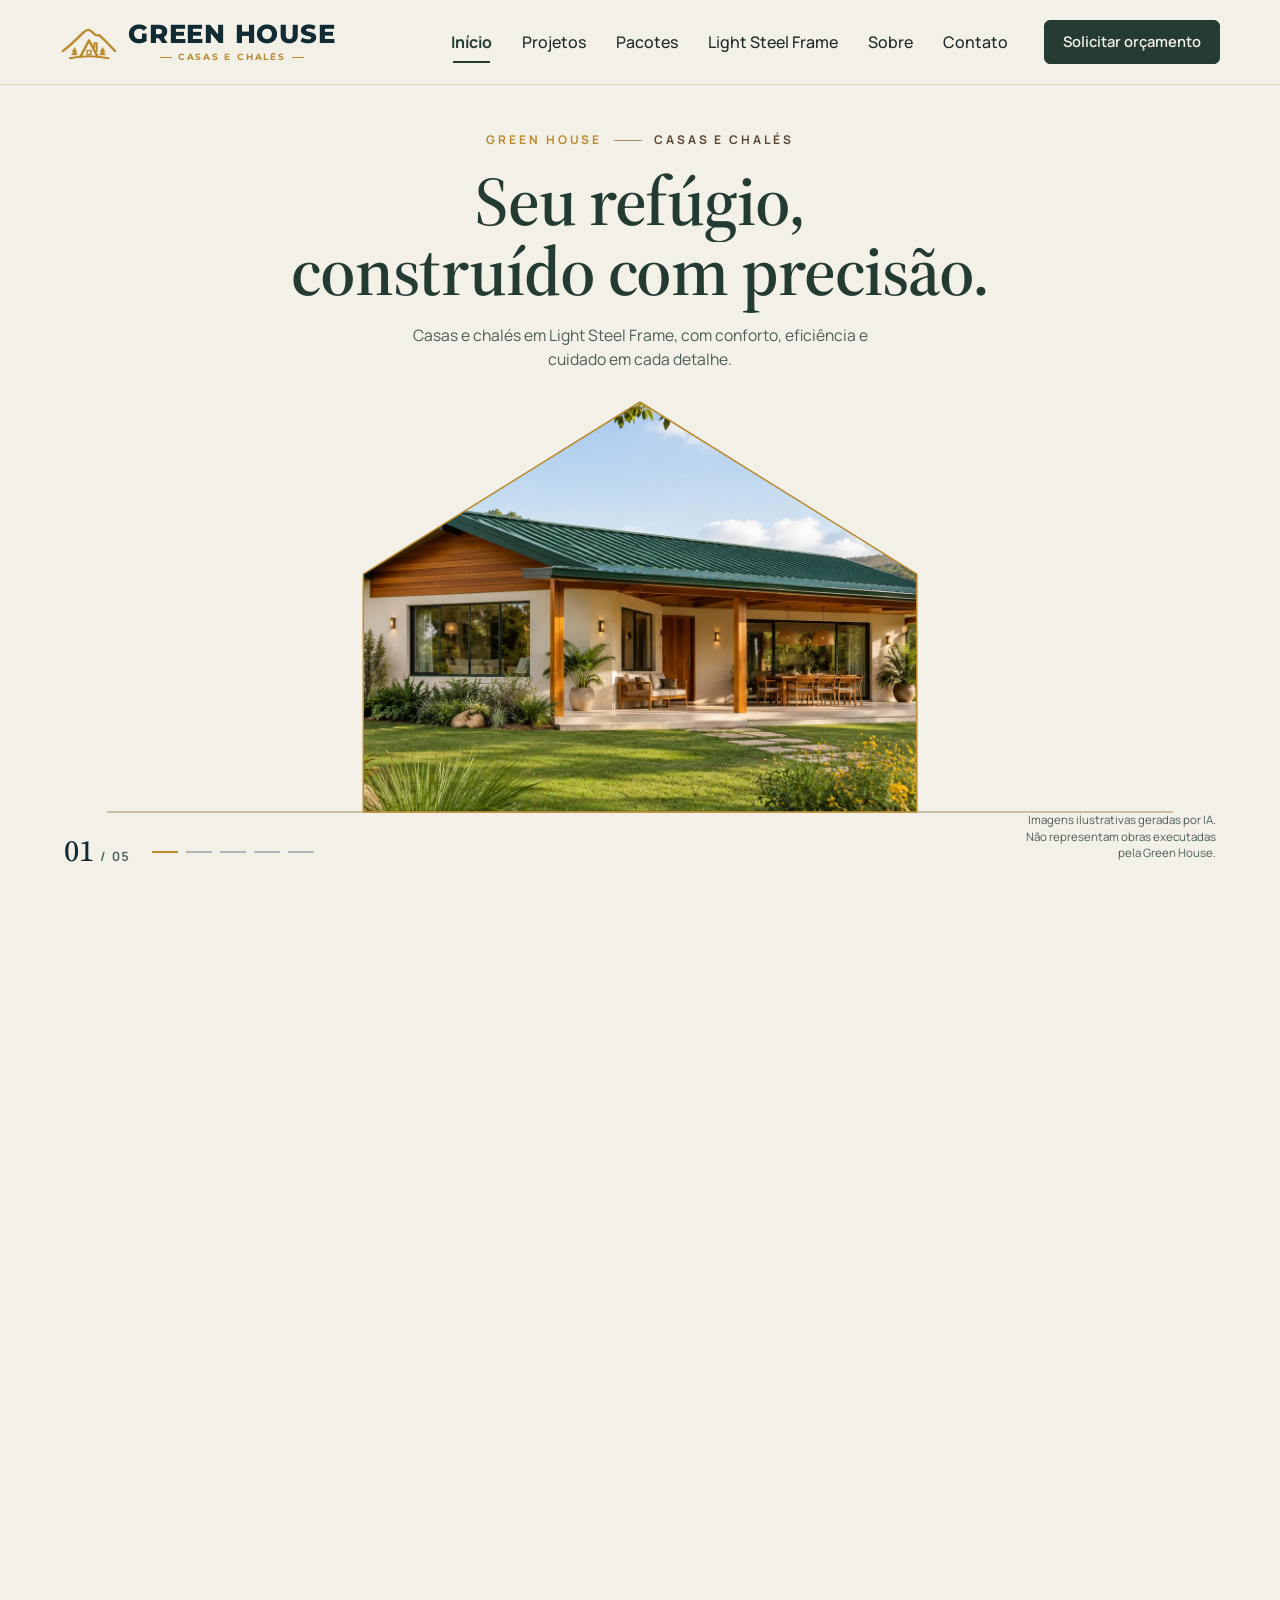
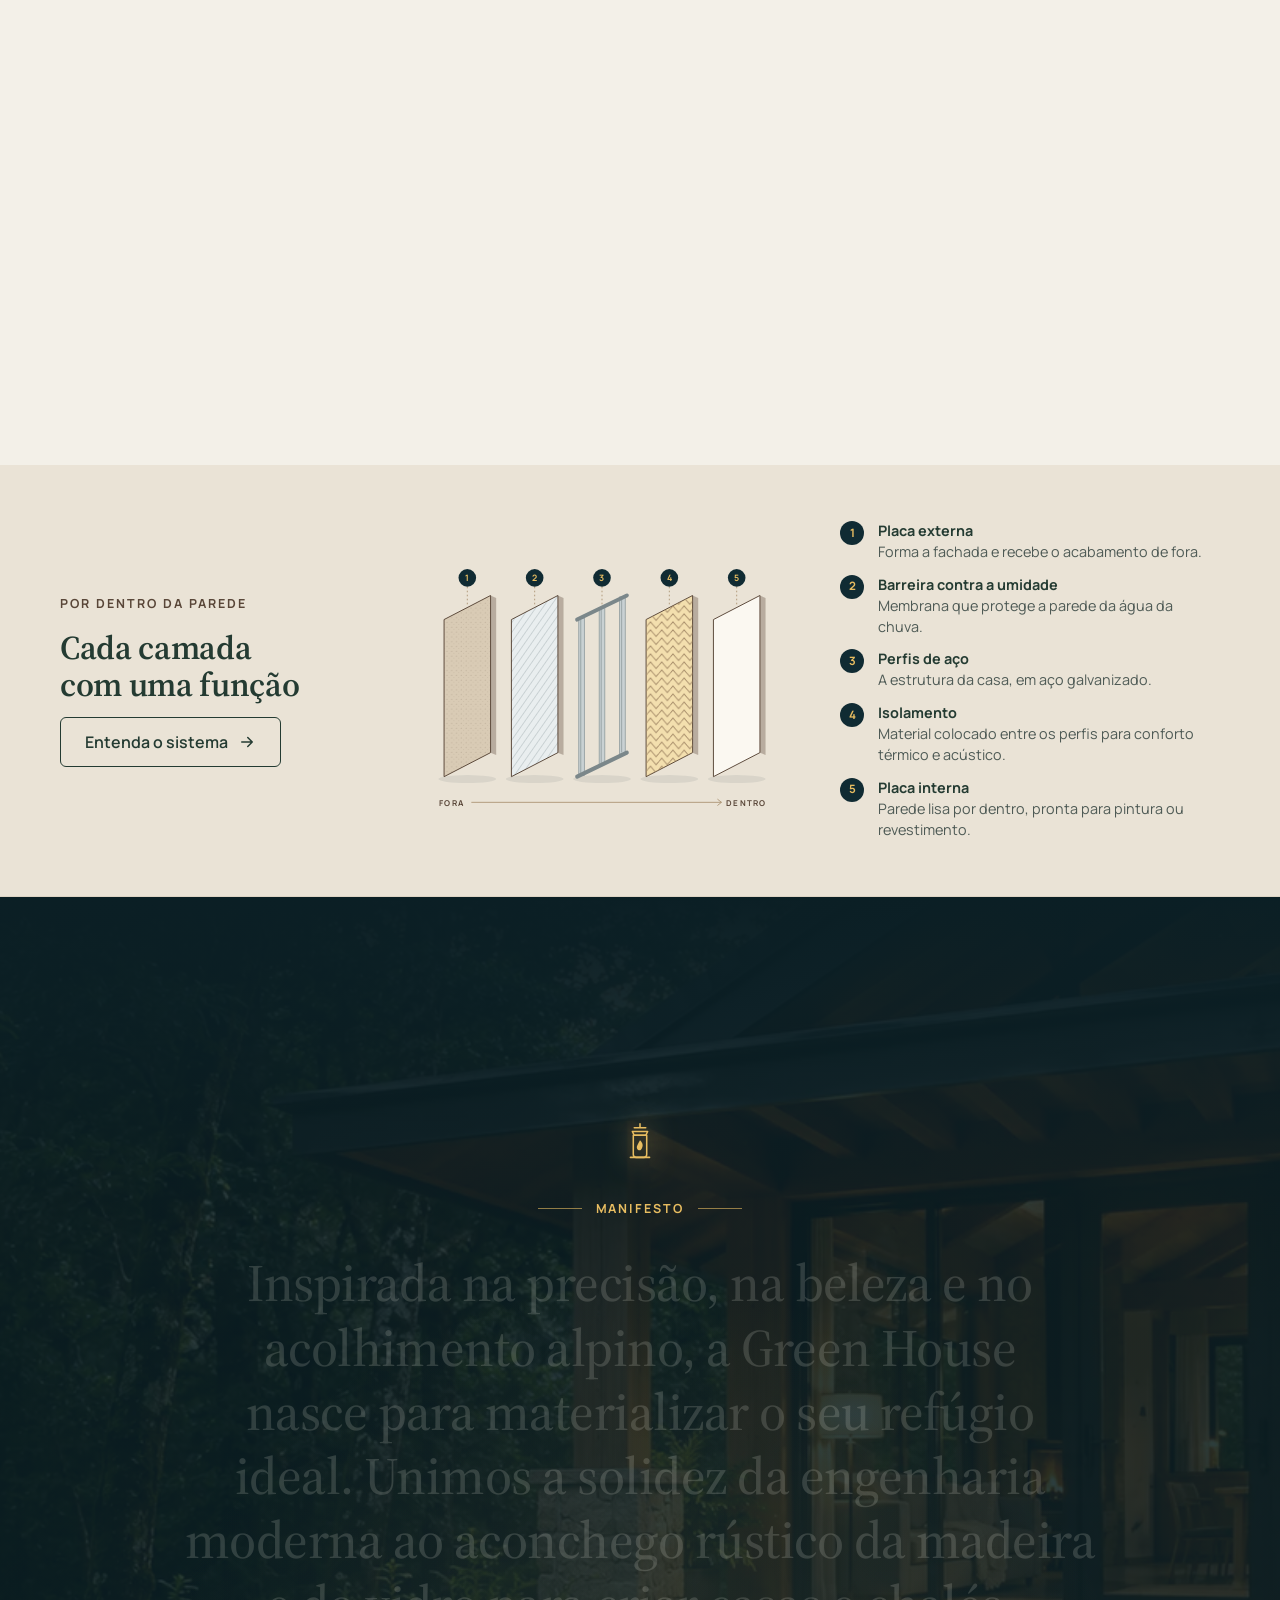
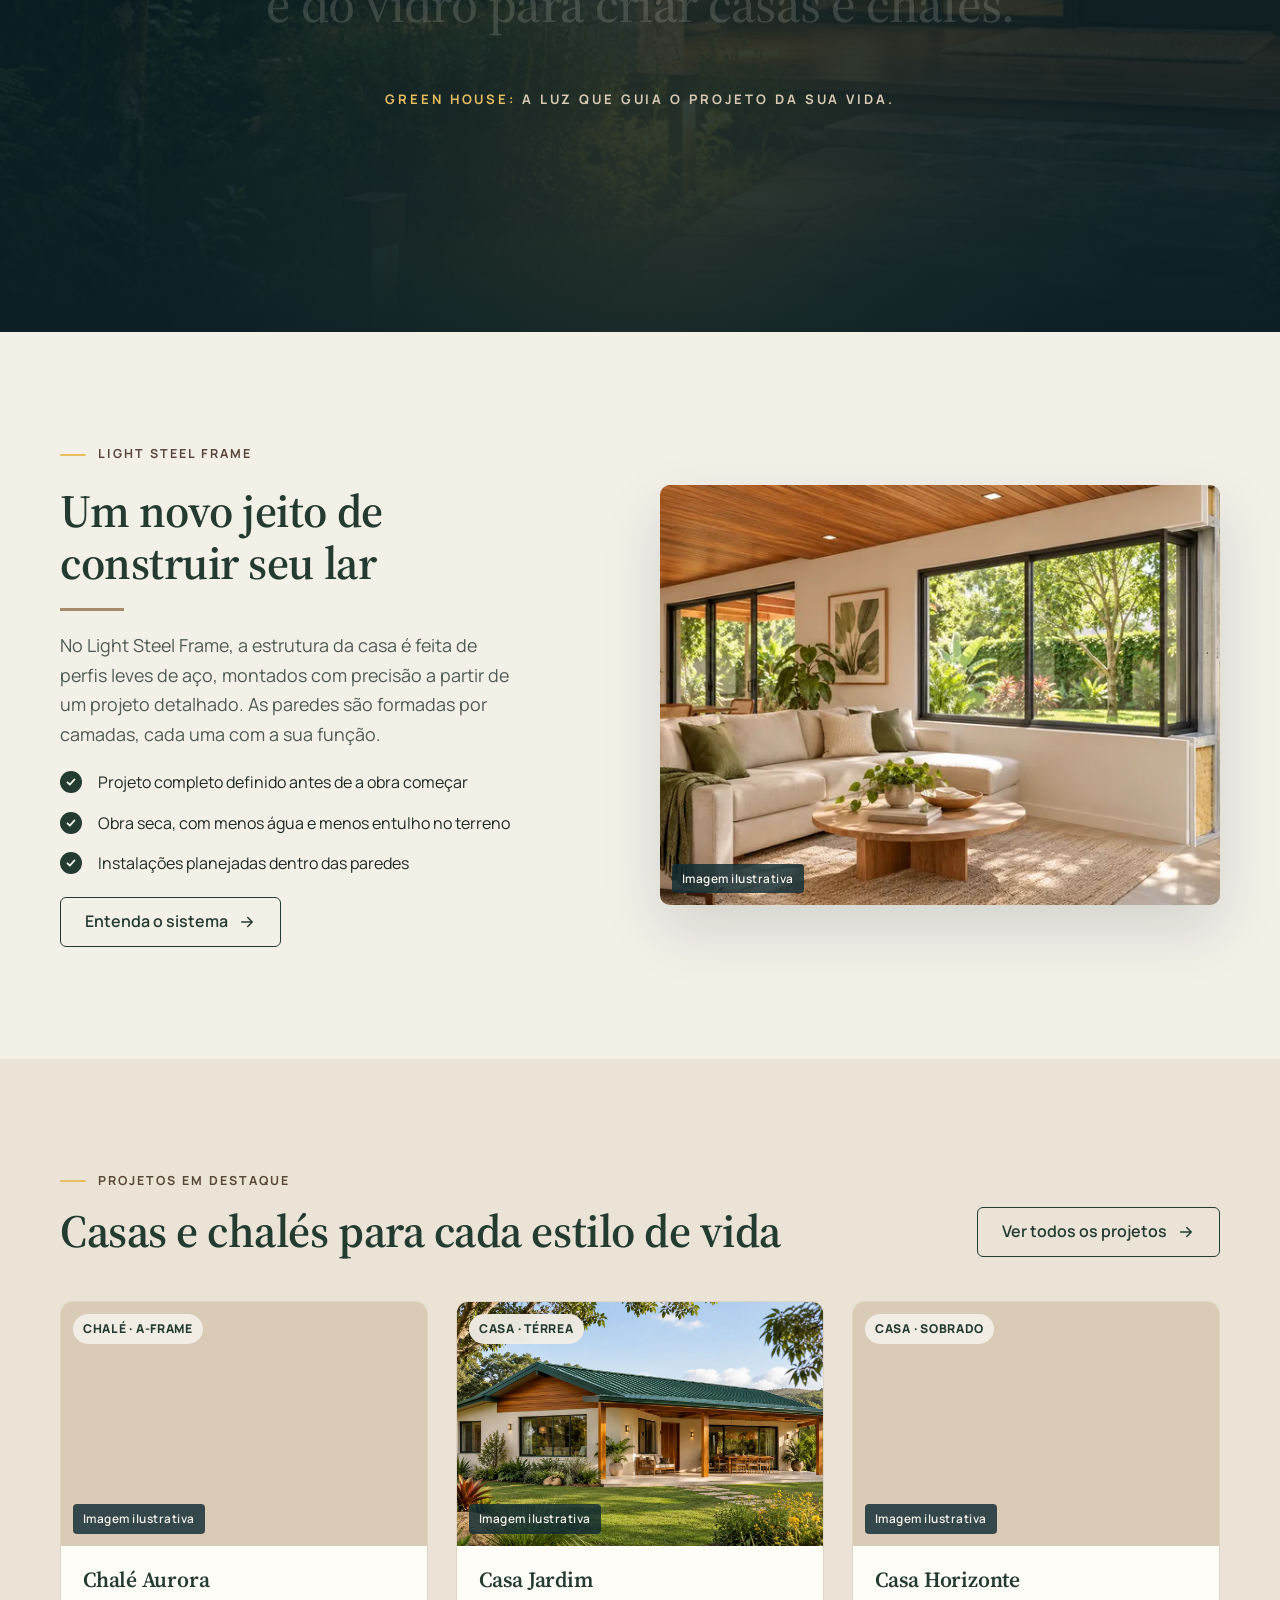
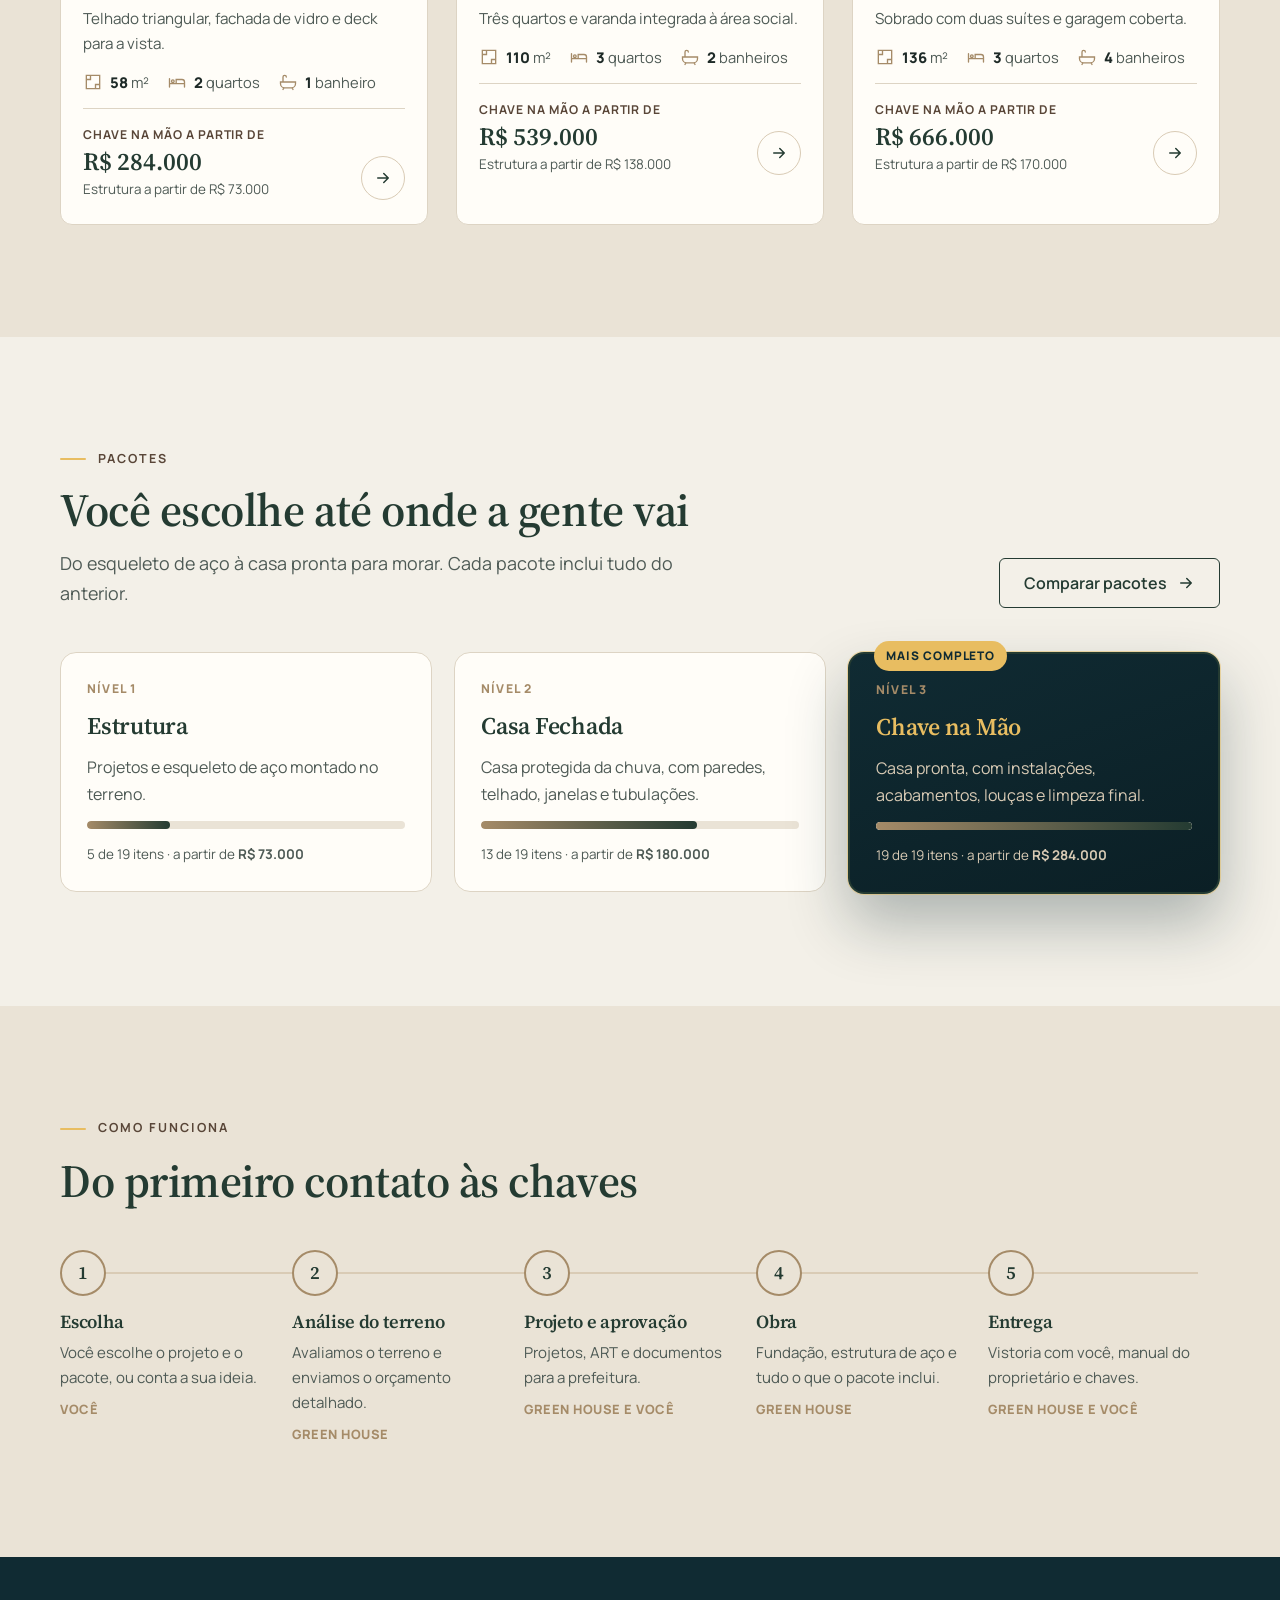
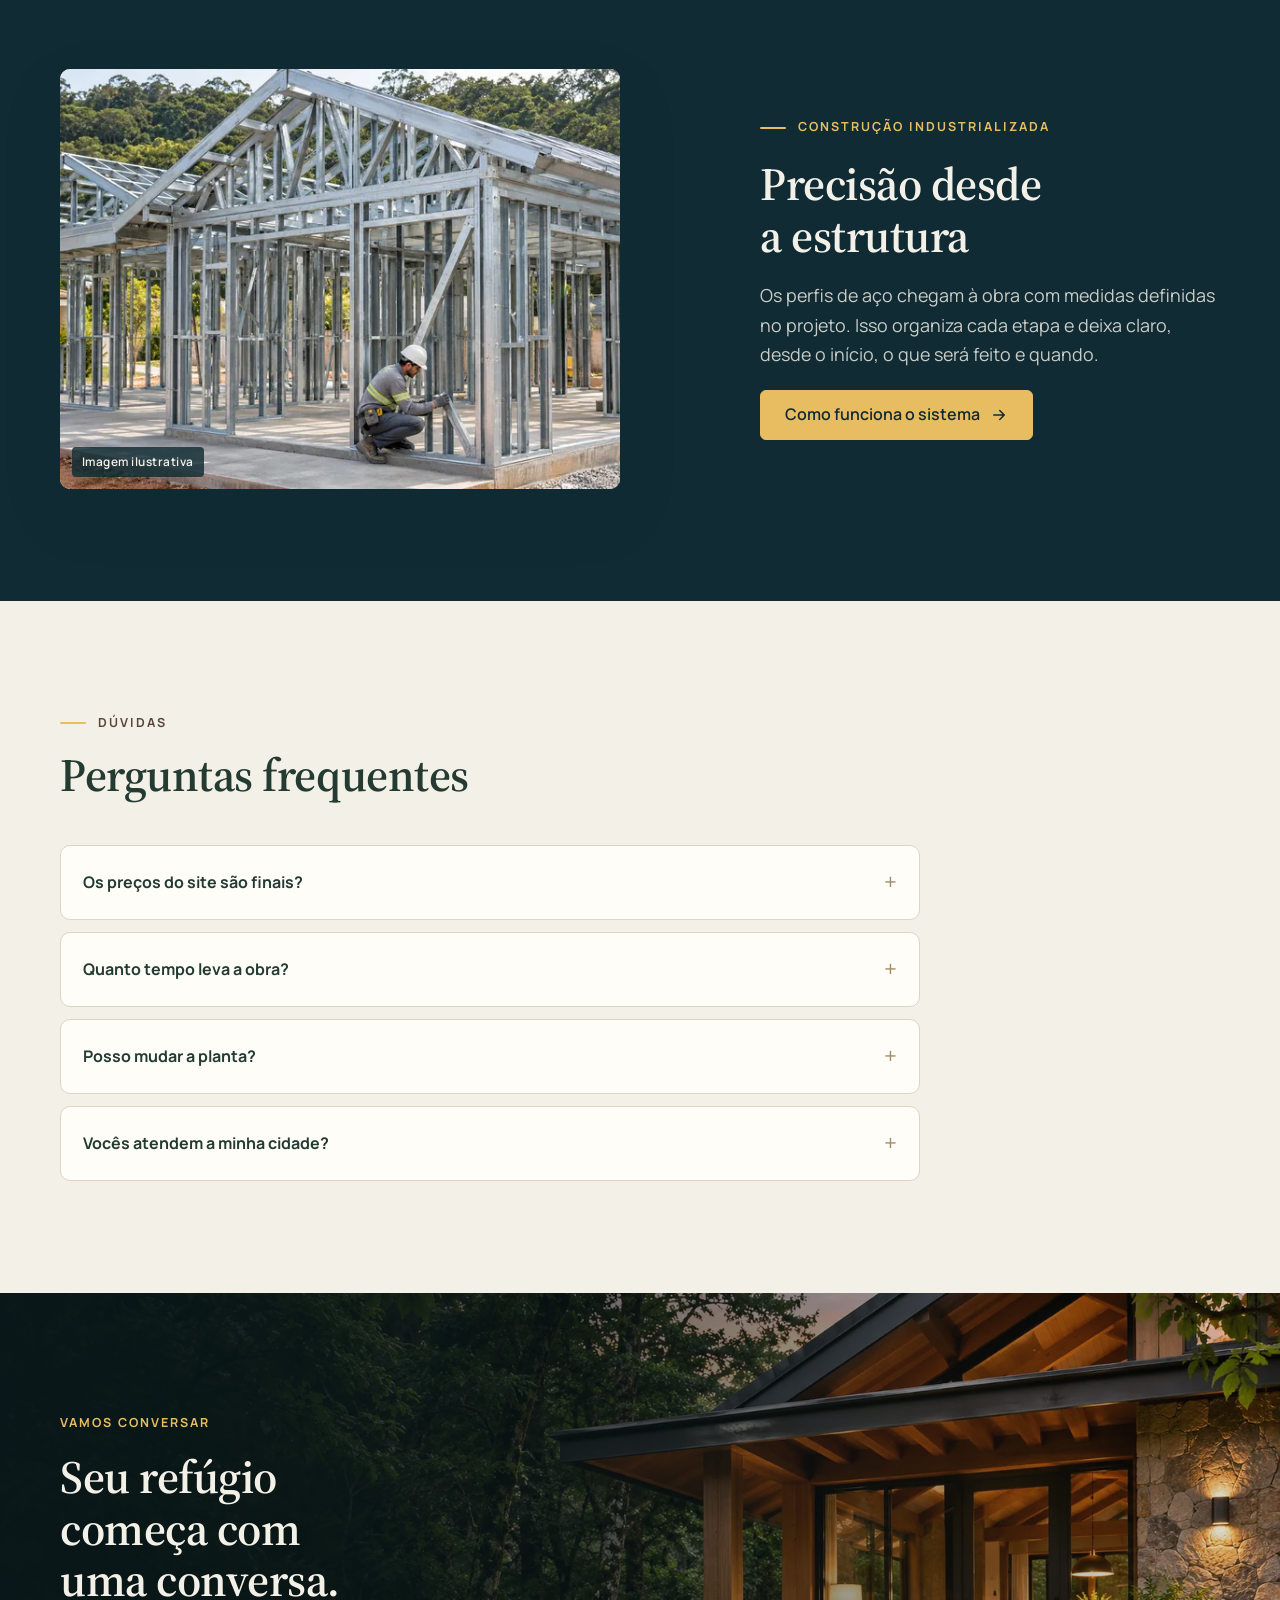
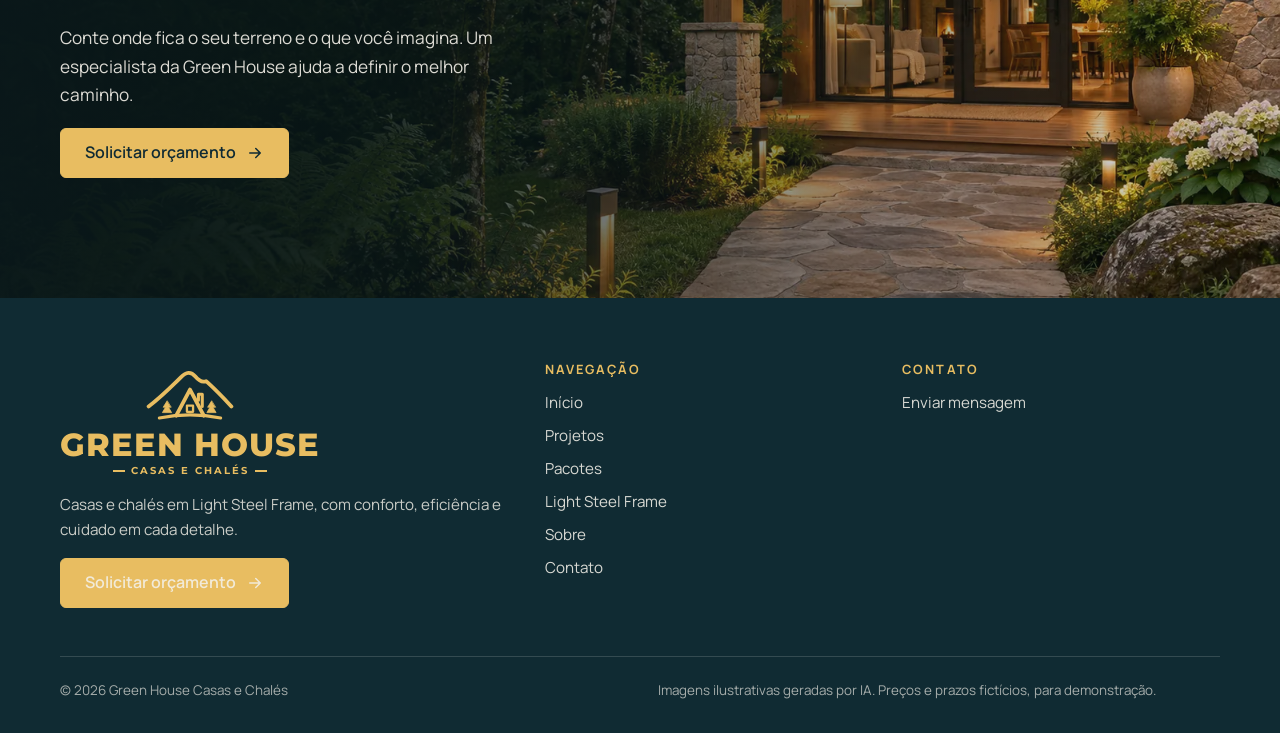
==== commit f1b6e393: "Rebrand site as Green House and update chalet area range" ====
--- a/lucerna-site-v2/index.html
+++ b/lucerna-site-v2/index.html
@@ -3,7 +3,7 @@
 <head>
   <meta charset="utf-8">
   <meta name="viewport" content="width=device-width, initial-scale=1, viewport-fit=cover">
-  <title>Lucerna | Casas e chalés em Light Steel Frame</title>
+  <title>Green House Casas e Chalés | Light Steel Frame</title>
   <meta name="description" content="Casas e chalés em Light Steel Frame, com conforto, eficiência e cuidado em cada detalhe.">
   <meta name="theme-color" content="#102B33">
   <link rel="icon" href="assets/img/favicon.svg" type="image/svg+xml">
@@ -13,6 +13,7 @@
   <link rel="stylesheet" href="assets/css/styles.css?v=20">
   <link rel="stylesheet" href="assets/css/home-v2.css?v=20">
   <link rel="stylesheet" href="assets/css/manifesto.css?v=20">
+  <link rel="stylesheet" href="assets/css/paginas-v2.css?v=21">
   <script>document.documentElement.classList.add("js");</script>
   <script>
     /* Abertura animada: só na primeira visita da sessão e só para quem não pediu menos movimento. */
@@ -38,7 +39,7 @@
         <path class="d-pines" d="M30 51l-5 8h3l-4 7h12l-4-7h3z" fill="currentColor" stroke="none"/>
         <path class="d-pines d-pines-2" d="M88 51l-5 8h3l-4 7h12l-4-7h3z" fill="currentColor" stroke="none"/>
       </svg>
-      <p class="intro-word">LUCERNA</p>
+      <p class="intro-word">GREEN HOUSE</p>
       <p class="intro-tag"><span>CASAS E CHALÉS</span></p>
     </div>
   </div>
@@ -46,9 +47,9 @@
 
   <header class="site-header">
     <div class="container">
-      <a class="brand" href="index.html" aria-label="Lucerna, casas e chalés. Ir para a página inicial">
+      <a class="brand" href="index.html" aria-label="Green House Casas e Chalés. Ir para a página inicial">
         <span class="brand-mark"><svg viewBox="0 0 120 80" fill="none" stroke="currentColor" stroke-linecap="round" stroke-linejoin="round" aria-hidden="true" focusable="false"><path d="M6 58C22 46 34 34 48 20C55 13 61 12 67 19C72 25 76 27 81 25C90 33 102 45 114 58" stroke-width="5"/><path d="M42 70L60 36L78 70" stroke-width="5"/><path d="M71 50V42H76V58" stroke-width="4"/><rect x="56" y="57" width="8" height="8" stroke-width="3"/><path d="M20 73Q60 65 100 73" stroke-width="4"/><path d="M30 51l-5 8h3l-4 7h12l-4-7h3z M88 51l-5 8h3l-4 7h12l-4-7h3z" fill="currentColor" stroke-width="1"/></svg></span>
-        <span class="brand-text" aria-hidden="true"><span class="brand-name">LUCERNA</span><span class="brand-tag">CASAS E CHALÉS</span></span>
+        <span class="brand-text" aria-hidden="true"><span class="brand-name">GREEN HOUSE</span><span class="brand-tag">CASAS E CHALÉS</span></span>
       </a>
       <nav id="site-nav" class="site-nav" aria-label="Principal">
         <ul class="nav-list">
@@ -100,7 +101,7 @@
         </svg>
 
         <div class="moldura-head" data-moldura-head>
-          <p class="moldura-eyebrow"><span>Lucerna</span> Casas e chalés</p>
+          <p class="moldura-eyebrow"><span>Green House</span> Casas e chalés</p>
           <h1 id="hero-titulo"><span class="moldura-line"><span>Seu refúgio,</span></span> <span class="moldura-line"><span>construído com precisão.</span></span></h1>
           <p class="moldura-lead">Casas e chalés em Light Steel Frame, com conforto, eficiência e cuidado em cada detalhe.</p>
         </div>
@@ -115,7 +116,7 @@
             <button type="button" class="moldura-dot" data-moldura-dot="4" aria-controls="moldura-slides" aria-label="Mostrar foto 5 de 5"><span aria-hidden="true"></span></button>
           </div>
         </div>
-        <p class="moldura-note">Imagens ilustrativas geradas por IA. Não representam obras executadas pela Lucerna.</p>
+        <p class="moldura-note">Imagens ilustrativas geradas por IA. Não representam obras executadas pela Green House.</p>
         <span class="moldura-cue" aria-hidden="true"><span></span></span>
         <p class="visually-hidden" data-moldura-status aria-live="polite" aria-atomic="true"></p>
       </div>
@@ -162,8 +163,8 @@
       <div class="manifesto-luz-inner">
         <svg class="manifesto-lanterna" viewBox="0 0 48 48" fill="none" stroke="currentColor" stroke-width="1.6" stroke-linecap="round" stroke-linejoin="round" aria-hidden="true" focusable="false"><path d="M18 8h12M24 4v4M16 12h16l-2 4H18z"/><path d="M17 16h14v20a3 3 0 0 1-3 3h-8a3 3 0 0 1-3-3z"/><path d="M14 39h20"/><path class="chama" d="M24 21c3 3 4 6 1 10-1 1-3 1-4-1-1-3 1-5 3-9z" fill="currentColor" stroke="none"/></svg>
         <h2 id="manifesto-titulo" class="eyebrow">Manifesto</h2>
-        <p class="manifesto-texto">Inspirada na precisão, na beleza e no acolhimento alpino, a Lucerna nasce para materializar o seu refúgio ideal. Unimos a solidez da engenharia moderna ao aconchego rústico da madeira e do vidro para criar casas e chalés.</p>
-        <p class="manifesto-assinatura"><span><strong>Lucerna:</strong> a luz que guia o projeto da sua vida.</span></p>
+        <p class="manifesto-texto">Inspirada na precisão, na beleza e no acolhimento alpino, a Green House nasce para materializar o seu refúgio ideal. Unimos a solidez da engenharia moderna ao aconchego rústico da madeira e do vidro para criar casas e chalés.</p>
+        <p class="manifesto-assinatura"><span><strong>Green House:</strong> a luz que guia o projeto da sua vida.</span></p>
       </div>
     </section>
 
@@ -223,10 +224,10 @@
         </div>
         <ol class="timeline" data-reveal>
           <li><h3>Escolha</h3><p>Você escolhe o projeto e o pacote, ou conta a sua ideia.</p><span class="who">Você</span></li>
-          <li><h3>Análise do terreno</h3><p>Avaliamos o terreno e enviamos o orçamento detalhado.</p><span class="who">Lucerna</span></li>
-          <li><h3>Projeto e aprovação</h3><p>Projetos, ART e documentos para a prefeitura.</p><span class="who">Lucerna e você</span></li>
-          <li><h3>Obra</h3><p>Fundação, estrutura de aço e tudo o que o pacote inclui.</p><span class="who">Lucerna</span></li>
-          <li><h3>Entrega</h3><p>Vistoria com você, manual do proprietário e chaves.</p><span class="who">Lucerna e você</span></li>
+          <li><h3>Análise do terreno</h3><p>Avaliamos o terreno e enviamos o orçamento detalhado.</p><span class="who">Green House</span></li>
+          <li><h3>Projeto e aprovação</h3><p>Projetos, ART e documentos para a prefeitura.</p><span class="who">Green House e você</span></li>
+          <li><h3>Obra</h3><p>Fundação, estrutura de aço e tudo o que o pacote inclui.</p><span class="who">Green House</span></li>
+          <li><h3>Entrega</h3><p>Vistoria com você, manual do proprietário e chaves.</p><span class="who">Green House e você</span></li>
         </ol>
       </div>
     </section>
@@ -263,7 +264,7 @@
       <div class="container">
         <span class="eyebrow" style="color:var(--champagne)" data-reveal>Vamos conversar</span>
         <h2 id="cta-titulo" data-reveal style="--d:.1s">Seu refúgio começa com uma conversa.</h2>
-        <p data-reveal style="--d:.2s">Conte onde fica o seu terreno e o que você imagina. Um especialista da Lucerna ajuda a definir o melhor caminho.</p>
+        <p data-reveal style="--d:.2s">Conte onde fica o seu terreno e o que você imagina. Um especialista da Green House ajuda a definir o melhor caminho.</p>
         <a class="btn btn-gold" href="contato.html" data-reveal style="--d:.3s">Solicitar orçamento <svg viewBox="0 0 24 24" fill="none" stroke="currentColor" stroke-width="2" stroke-linecap="round" stroke-linejoin="round" aria-hidden="true"><path d="M5 12h14M13 6l6 6-6 6"/></svg></a>
       </div>
     </section>
@@ -273,9 +274,9 @@
     <div class="container">
       <div class="footer-grid">
         <div style="display:grid;gap:16px;align-content:start">
-          <a class="brand" href="index.html" aria-label="Lucerna, página inicial">
+          <a class="brand" href="index.html" aria-label="Green House Casas e Chalés, página inicial">
             <span class="brand-mark" style="color:var(--champagne)"><svg viewBox="0 0 120 80" fill="none" stroke="currentColor" stroke-linecap="round" stroke-linejoin="round" aria-hidden="true" focusable="false"><path d="M6 58C22 46 34 34 48 20C55 13 61 12 67 19C72 25 76 27 81 25C90 33 102 45 114 58" stroke-width="5"/><path d="M42 70L60 36L78 70" stroke-width="5"/><path d="M71 50V42H76V58" stroke-width="4"/><rect x="56" y="57" width="8" height="8" stroke-width="3"/><path d="M20 73Q60 65 100 73" stroke-width="4"/><path d="M30 51l-5 8h3l-4 7h12l-4-7h3z M88 51l-5 8h3l-4 7h12l-4-7h3z" fill="currentColor" stroke-width="1"/></svg></span>
-            <span class="brand-text" aria-hidden="true"><span class="brand-name">LUCERNA</span><span class="brand-tag">CASAS E CHALÉS</span></span>
+            <span class="brand-text" aria-hidden="true"><span class="brand-name">GREEN HOUSE</span><span class="brand-tag">CASAS E CHALÉS</span></span>
           </a>
           <p>Casas e chalés em Light Steel Frame, com conforto, eficiência e cuidado em cada detalhe.</p>
           <div><a class="btn btn-gold" href="contato.html">Solicitar orçamento <svg viewBox="0 0 24 24" fill="none" stroke="currentColor" stroke-width="2" stroke-linecap="round" stroke-linejoin="round" aria-hidden="true"><path d="M5 12h14M13 6l6 6-6 6"/></svg></a></div>
@@ -305,7 +306,7 @@
         </div>
       </div>
       <div class="footer-bottom">
-        <span>© <span data-year>2026</span> Lucerna Casas e Chalés<span data-config-wrap hidden> · CNPJ <span data-config="cnpj"></span></span></span>
+        <span>© <span data-year>2026</span> Green House Casas e Chalés<span data-config-wrap hidden> · CNPJ <span data-config="cnpj"></span></span></span>
         <span>Imagens ilustrativas geradas por IA. Preços e prazos fictícios, para demonstração.</span>
       </div>
     </div>
--- a/lucerna-site-v2/assets/css/styles.css
+++ b/lucerna-site-v2/assets/css/styles.css
@@ -1,4 +1,4 @@
-/* Lucerna — casas e chalés em Light Steel Frame
+/* Green House — casas e chalés em Light Steel Frame
    Layout: cabeçalho claro fixo; seções em faixas largas alternando off-white, areia e azul-petróleo;
    conteúdo em grade de 12 colunas com largura máxima de 1200px, que vira 1 coluna no celular. */
 :root {
--- a/lucerna-site-v2/assets/css/home-v2.css
+++ b/lucerna-site-v2/assets/css/home-v2.css
@@ -1,4 +1,4 @@
-/* Lucerna v2 — primeira tela da página inicial.
+/* Green House v2 — primeira tela da página inicial.
    Complementa styles.css (v1) sem alterá-lo. Usa a mesma paleta, fontes e o tempo de entrada da v1.
    1. Hero "janela da casa": a foto aparece recortada no formato de uma casa, com contorno
       dourado que se desenha na abertura; ao rolar, a janela se abre até a tela cheia.
--- a/lucerna-site-v2/assets/css/manifesto.css
+++ b/lucerna-site-v2/assets/css/manifesto.css
@@ -1,4 +1,4 @@
-/* Lucerna v2 — manifesto "a luz que guia": as palavras acendem conforme a rolagem. */
+/* Green House v2 — manifesto "a luz que guia": as palavras acendem conforme a rolagem. */
 .manifesto-luz {
   position: relative; isolation: isolate; overflow: hidden;
   min-height: 115vh;
--- a/lucerna-site-v2/assets/css/paginas-v2.css
+++ b/lucerna-site-v2/assets/css/paginas-v2.css
@@ -0,0 +1,136 @@
+/* Green House v2 — camada visual das páginas internas.
+   Leva a linguagem da página inicial (janela em forma de casa, traço dourado, luz) para
+   catálogo, projeto, pacotes, Light Steel Frame, Sobre e Contato. Complementa styles.css (v1). */
+
+/* =========================================================
+   Cabeçalho das páginas: texto + "janela da casa"
+   ========================================================= */
+.page-hero.page-hero--janela {
+  background:
+    radial-gradient(circle at 82% 30%, rgba(232, 189, 97, .16), rgba(232, 189, 97, 0) 46%),
+    var(--faixa);
+  color: var(--texto);
+}
+.page-hero--janela::before { display: none; }
+.page-hero--janela .container.janela-grid {
+  display: grid; grid-template-columns: minmax(0, 1.05fr) minmax(0, .95fr);
+  align-items: center; gap: clamp(32px, 6vw, 80px);
+  padding-block: clamp(48px, 7vw, 88px) clamp(40px, 6vw, 72px);
+}
+.page-hero--janela .janela-texto { display: grid; gap: 18px; align-content: center; }
+.page-hero--janela h1 { color: var(--floresta); max-width: 15ch; font-size: clamp(2.3rem, 4.6vw, 3.9rem); line-height: 1.05; }
+.page-hero--janela p { color: var(--texto-suave); max-width: 46ch; font-size: 1.1rem; }
+.page-hero--janela .eyebrow { color: var(--ouro-escuro); display: inline-flex; align-items: center; gap: 12px; }
+.page-hero--janela .eyebrow::after { content: ""; width: 36px; height: 1px; background: var(--madeira); }
+
+.janela-foto { position: relative; margin: 0; aspect-ratio: 5 / 4.4; max-height: 520px; width: 100%; justify-self: center; }
+.janela-recorte {
+  position: absolute; inset: 0;
+  clip-path: polygon(50% 0, 100% 34%, 100% 100%, 0 100%, 0 34%);
+  background: var(--areia);
+  animation: janela-revela 1.3s cubic-bezier(.2, .7, .2, 1) .5s both;
+}
+.janela-recorte img {
+  width: 100%; height: 100%; object-fit: cover;
+  animation: janela-zoom 14s cubic-bezier(.2, .5, .3, 1) both;
+}
+@keyframes janela-revela { from { clip-path: polygon(50% 100%, 50% 100%, 50% 100%, 50% 100%, 50% 100%); } }
+@keyframes janela-zoom { from { transform: scale(1.14); } to { transform: none; } }
+.janela-traco { position: absolute; inset: -1px; width: calc(100% + 2px); height: calc(100% + 2px); overflow: visible; pointer-events: none; }
+.janela-traco polygon, .janela-traco line {
+  fill: none; vector-effect: non-scaling-stroke; stroke-dasharray: 1; stroke-dashoffset: 0;
+  animation: janela-traco 1.6s cubic-bezier(.65, .05, .25, 1) both;
+}
+.janela-traco polygon { stroke: var(--ouro-escuro); stroke-width: 1.6; stroke-linejoin: round; }
+.janela-traco line { stroke: var(--madeira); stroke-width: 1; animation-delay: .4s; }
+@keyframes janela-traco { from { stroke-dashoffset: 1; } to { stroke-dashoffset: 0; } }
+.janela-foto figcaption {
+  position: absolute; right: 0; bottom: -28px;
+  font-size: .72rem; color: var(--texto-suave);
+}
+
+@media (max-width: 860px) {
+  .page-hero--janela .container.janela-grid { grid-template-columns: 1fr; }
+  .janela-foto { max-width: 440px; aspect-ratio: 5 / 4; margin-bottom: 24px; }
+  .page-hero--janela h1 { max-width: 18ch; }
+}
+
+/* =========================================================
+   Detalhes comuns
+   ========================================================= */
+/* fio dourado antes dos "eyebrows" dos títulos de seção */
+.section-head > .eyebrow, .section-head > div > .eyebrow, .split-text > .eyebrow {
+  display: inline-flex; align-items: center; gap: 12px;
+}
+.section-head > .eyebrow::before, .section-head > div > .eyebrow::before, .split-text > .eyebrow::before {
+  content: ""; width: 26px; height: 2px; background: var(--champagne); border-radius: 2px;
+}
+.section--dark .split-text > .eyebrow::before { background: var(--champagne); }
+
+/* fotos das seções: leve zoom ao passar o mouse e moldura com sombra */
+.split-media { box-shadow: 0 24px 60px rgba(16, 43, 51, .14); }
+.split-media img { transition: transform 1s cubic-bezier(.2, .7, .2, 1); }
+.split-media:hover img { transform: scale(1.04); }
+
+/* =========================================================
+   Catálogo e cartões de projeto
+   ========================================================= */
+.project-card {
+  transition: transform .45s cubic-bezier(.2, .7, .2, 1), box-shadow .45s ease;
+}
+.project-card::after {           /* fio dourado que corre no topo ao passar o mouse */
+  content: ""; position: absolute; left: 0; right: 0; top: 0; height: 3px; z-index: 3;
+  background: linear-gradient(90deg, var(--champagne), var(--ouro-escuro));
+  transform: scaleX(0); transform-origin: left; transition: transform .5s cubic-bezier(.2, .7, .2, 1);
+}
+.project-card:hover, .project-card:focus-within { transform: translateY(-6px); box-shadow: 0 26px 50px rgba(16, 43, 51, .16); }
+.project-card:hover::after, .project-card:focus-within::after { transform: scaleX(1); }
+.project-card .price-value { color: var(--floresta); }
+.project-card .card-tag { backdrop-filter: blur(6px); -webkit-backdrop-filter: blur(6px); }
+@media (prefers-reduced-motion: reduce) {
+  .project-card:hover, .project-card:focus-within { transform: none; }
+}
+
+/* filtros: painel com moldura mais leve */
+.filter-panel { box-shadow: 0 12px 34px rgba(16, 43, 51, .08); border-top: 3px solid var(--champagne); }
+
+/* =========================================================
+   Página do projeto
+   ========================================================= */
+.product-price {
+  background: var(--petroleo) !important; color: var(--offwhite);
+  border: 0 !important; box-shadow: 0 22px 50px rgba(16, 43, 51, .22);
+  position: relative; overflow: hidden;
+}
+.product-price::before {
+  content: ""; position: absolute; right: -60px; top: -60px; width: 220px; height: 220px; border-radius: 50%;
+  background: radial-gradient(circle, rgba(232, 189, 97, .35), rgba(232, 189, 97, 0) 70%);
+  pointer-events: none;
+}
+.product-price .price-label, .product-price .price-sub { color: var(--areia) !important; position: relative; }
+.product-price .price-value { color: var(--champagne) !important; position: relative; }
+.product-price .btn { position: relative; }
+.spec-card { border-top: 3px solid var(--champagne); }
+
+/* =========================================================
+   Pacotes
+   ========================================================= */
+.package { transition: transform .45s cubic-bezier(.2, .7, .2, 1), box-shadow .45s ease; }
+.package:hover { transform: translateY(-6px); box-shadow: 0 26px 50px rgba(16, 43, 51, .14); }
+.package--featured {
+  background: linear-gradient(160deg, var(--petroleo), #0b1f25) !important; color: var(--offwhite);
+  box-shadow: 0 0 0 1px rgba(232, 189, 97, .5), 0 30px 60px rgba(16, 43, 51, .3) !important;
+}
+.package--featured h3, .package--featured .price-value { color: var(--champagne) !important; }
+.package--featured p, .package--featured .package-for, .package--featured .price-sub,
+.package--featured .price-label, .package--featured li, .package--featured summary { color: var(--areia) !important; }
+@media (prefers-reduced-motion: reduce) { .package:hover { transform: none; } }
+
+/* =========================================================
+   Contato: formulário em cartão
+   ========================================================= */
+#contact-form {
+  background: var(--branco); padding: clamp(24px, 3.4vw, 44px);
+  border-radius: var(--raio); border-top: 3px solid var(--champagne);
+  box-shadow: 0 24px 60px rgba(16, 43, 51, .12);
+}
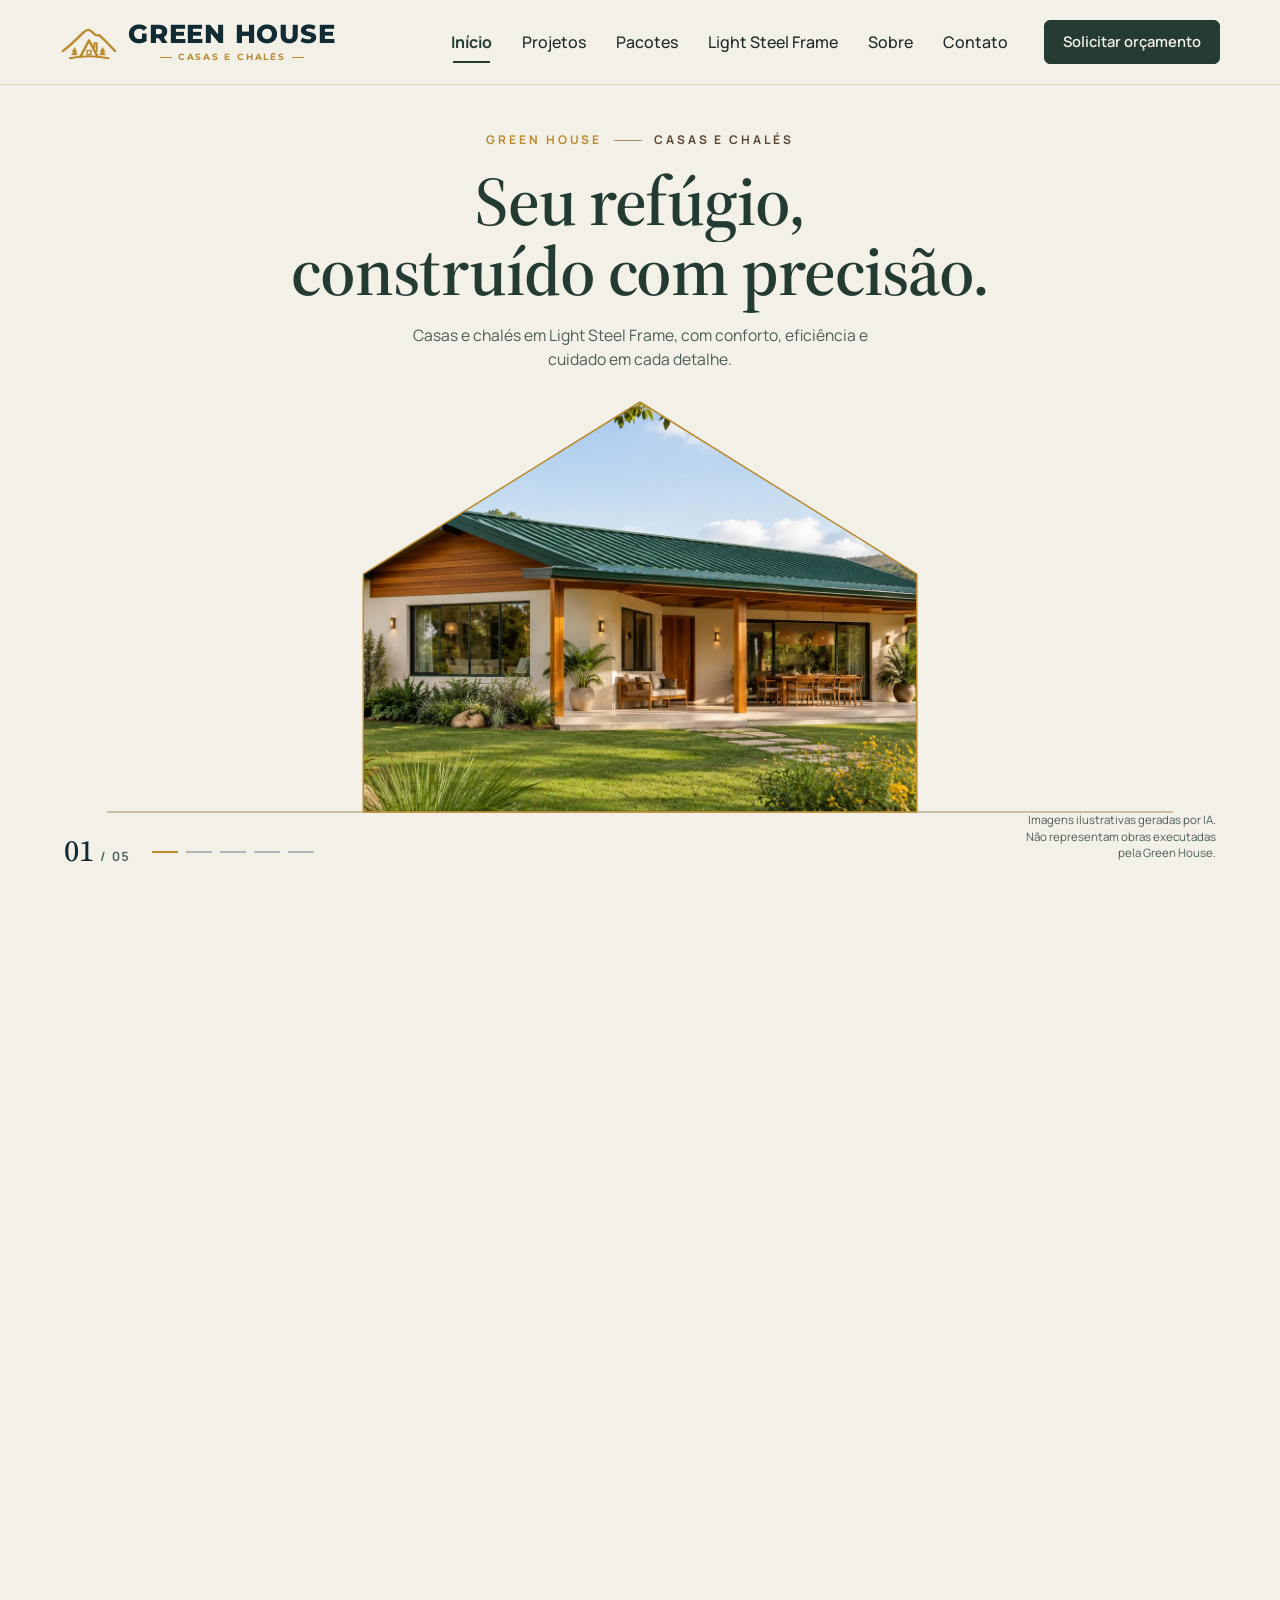
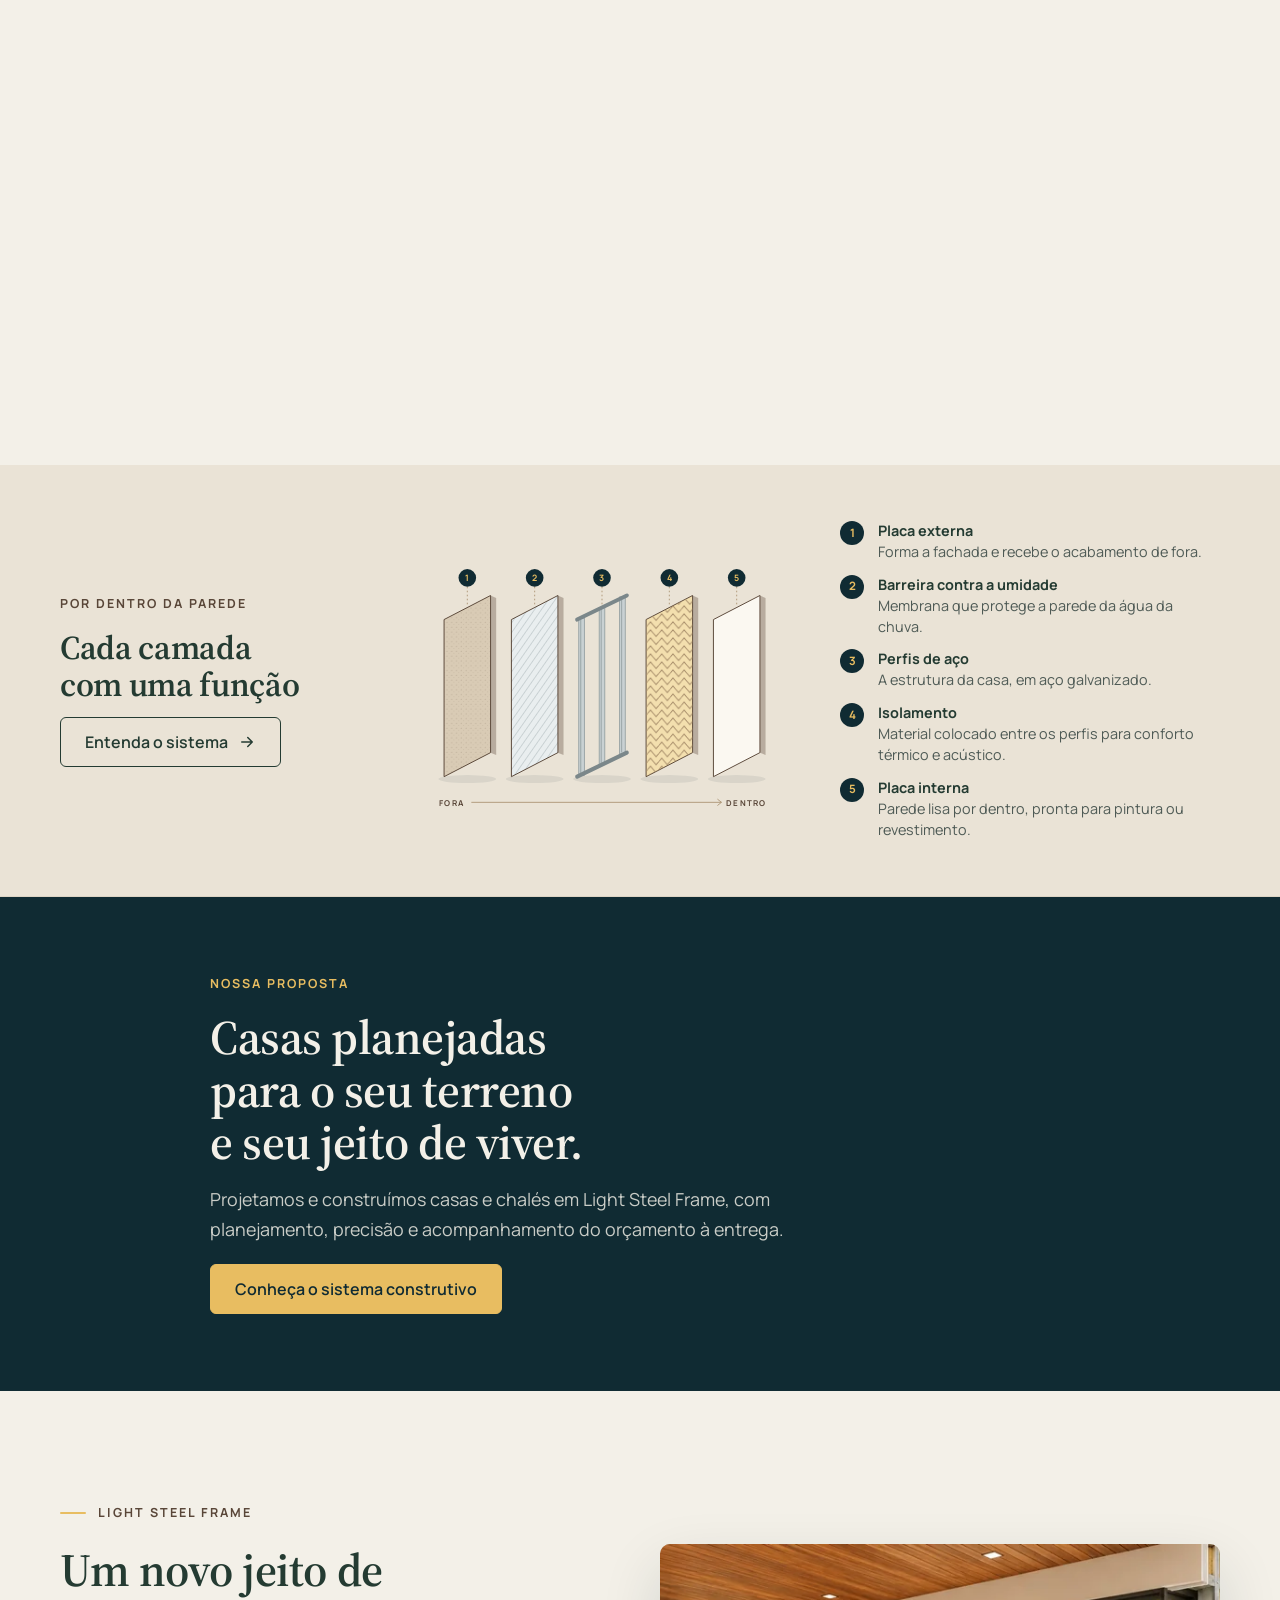
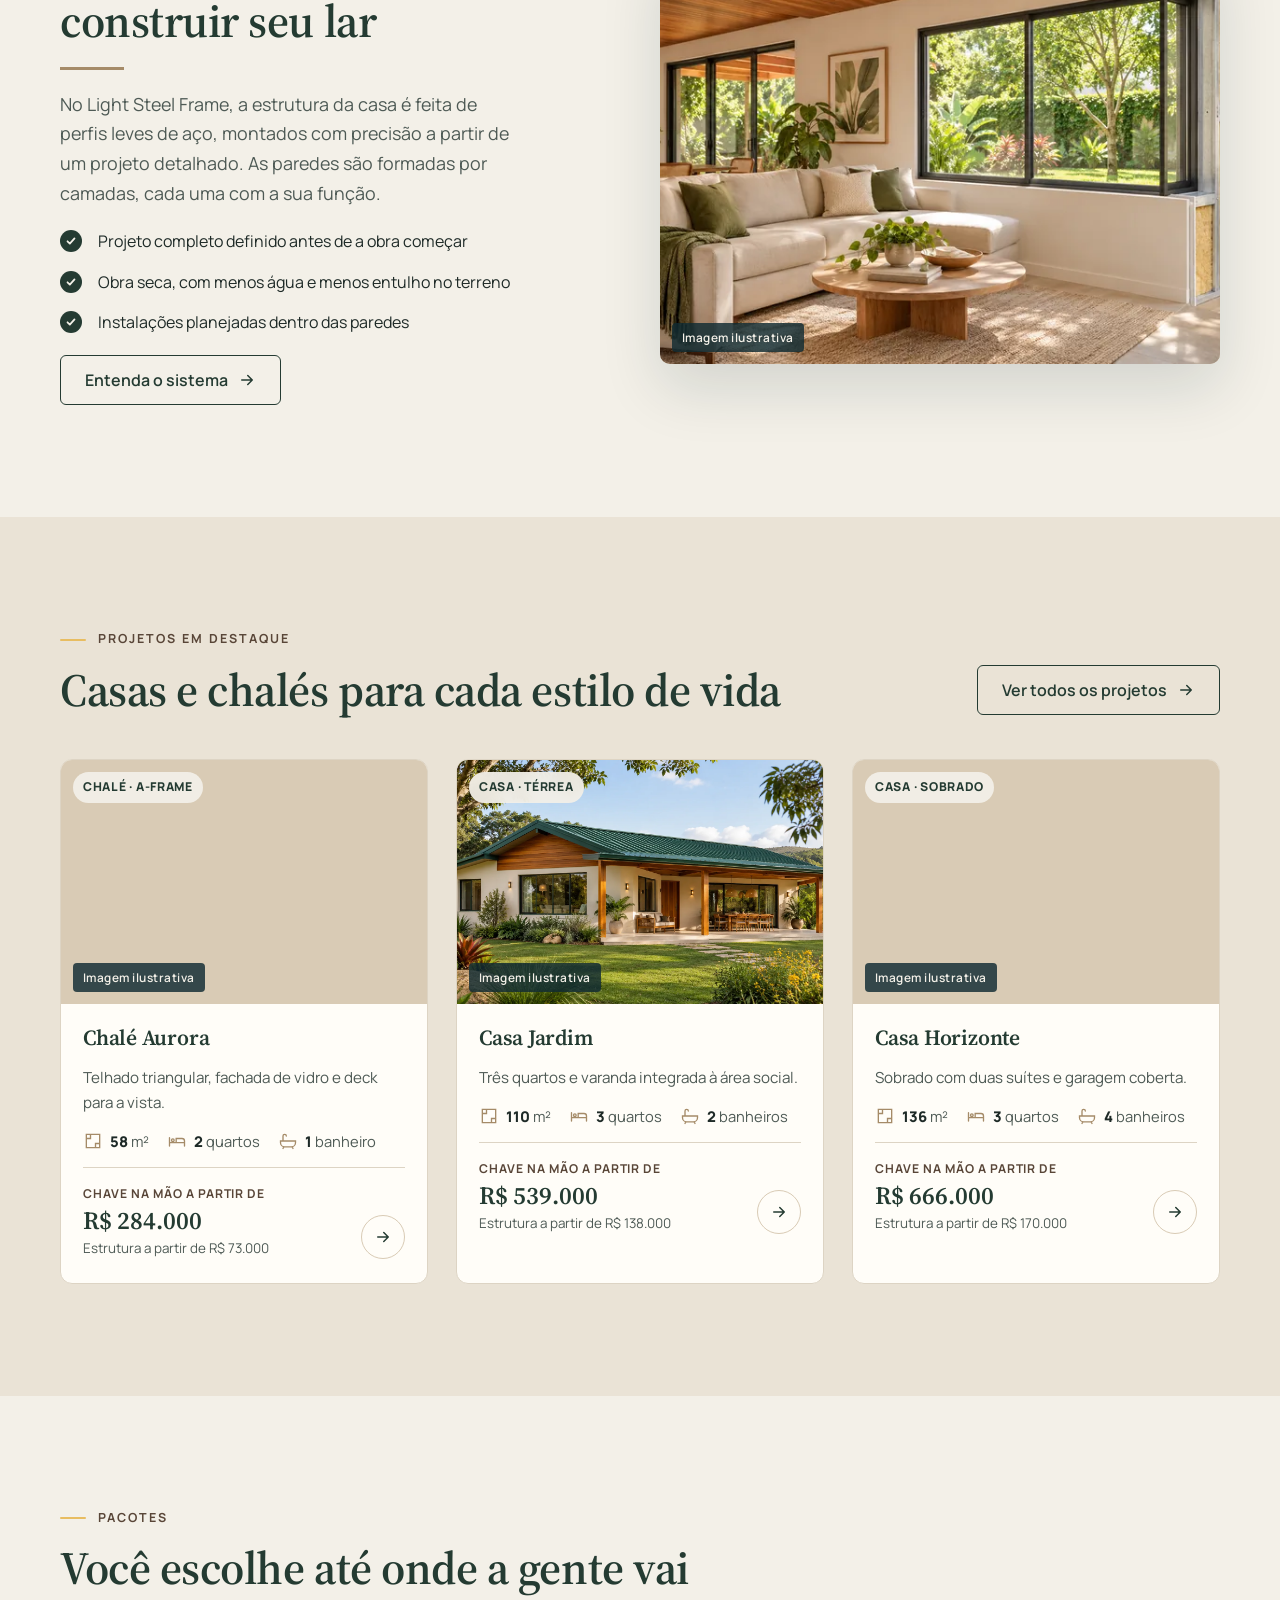
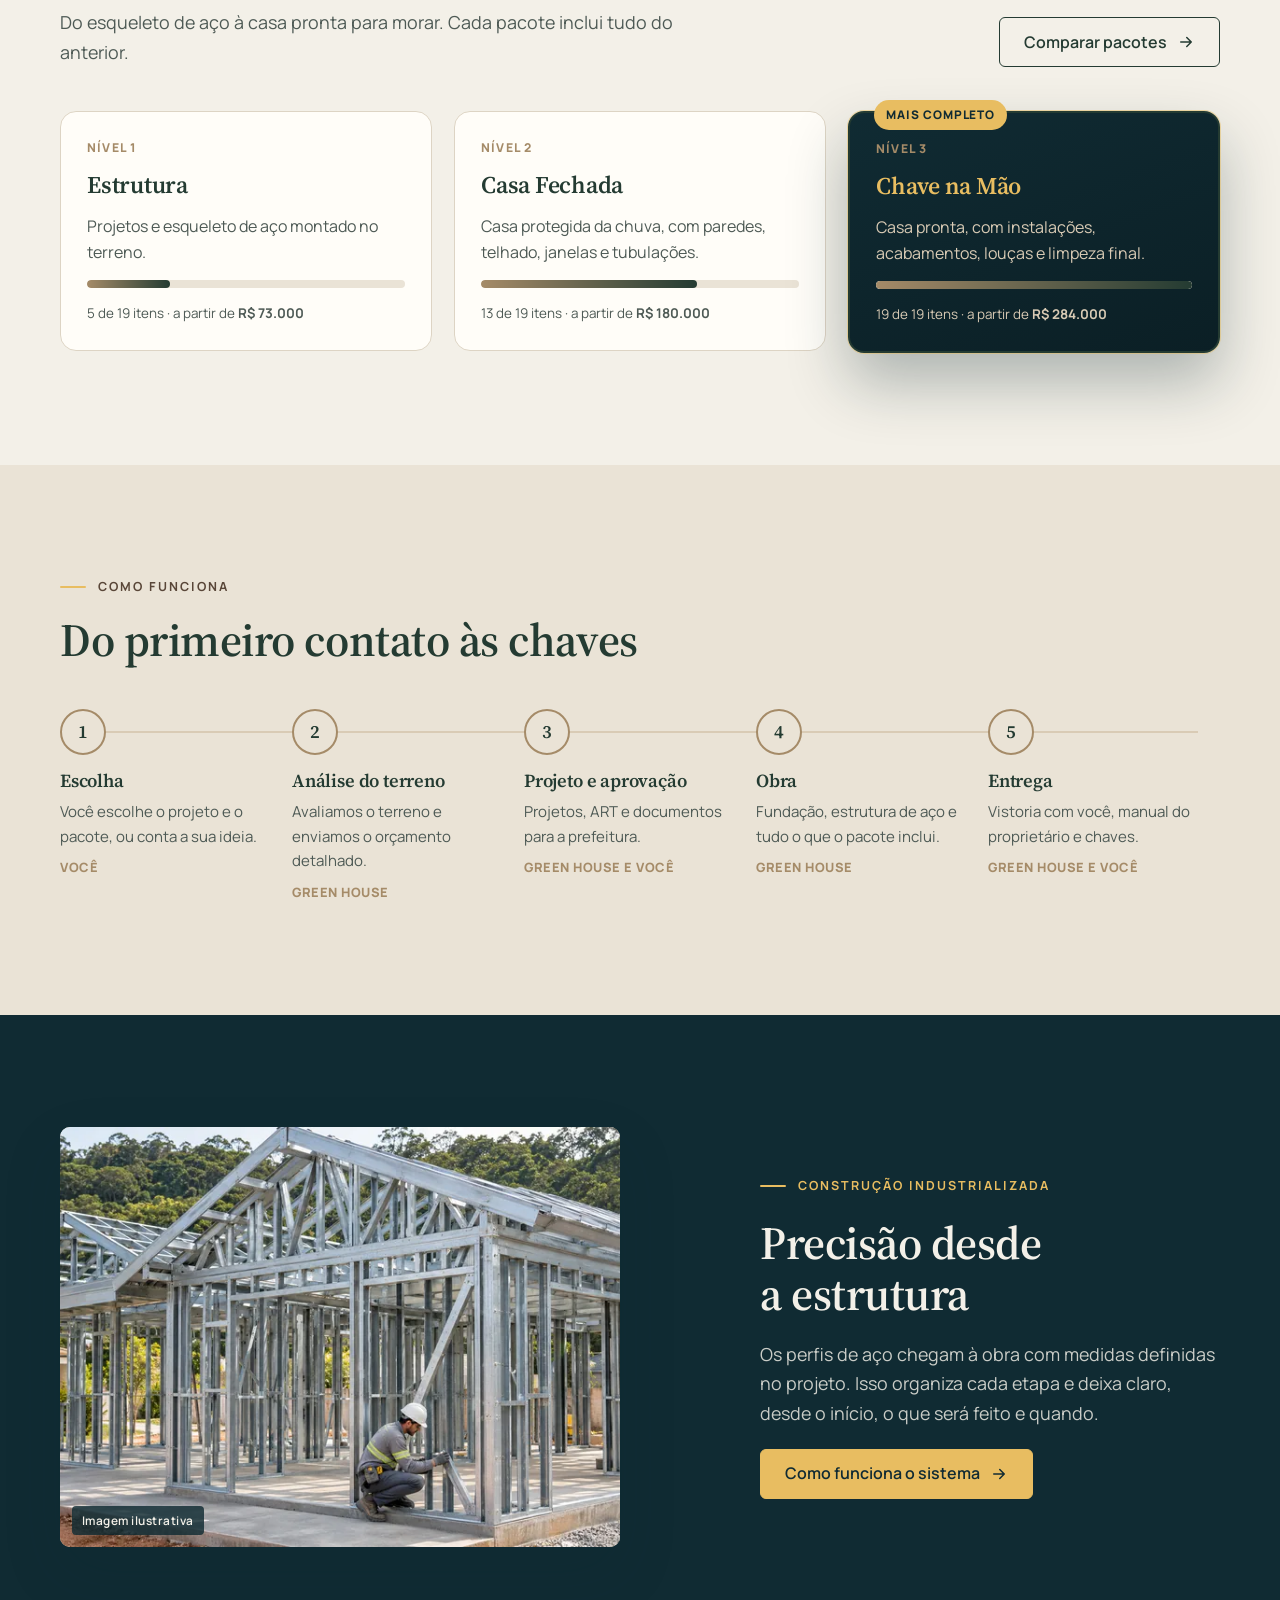
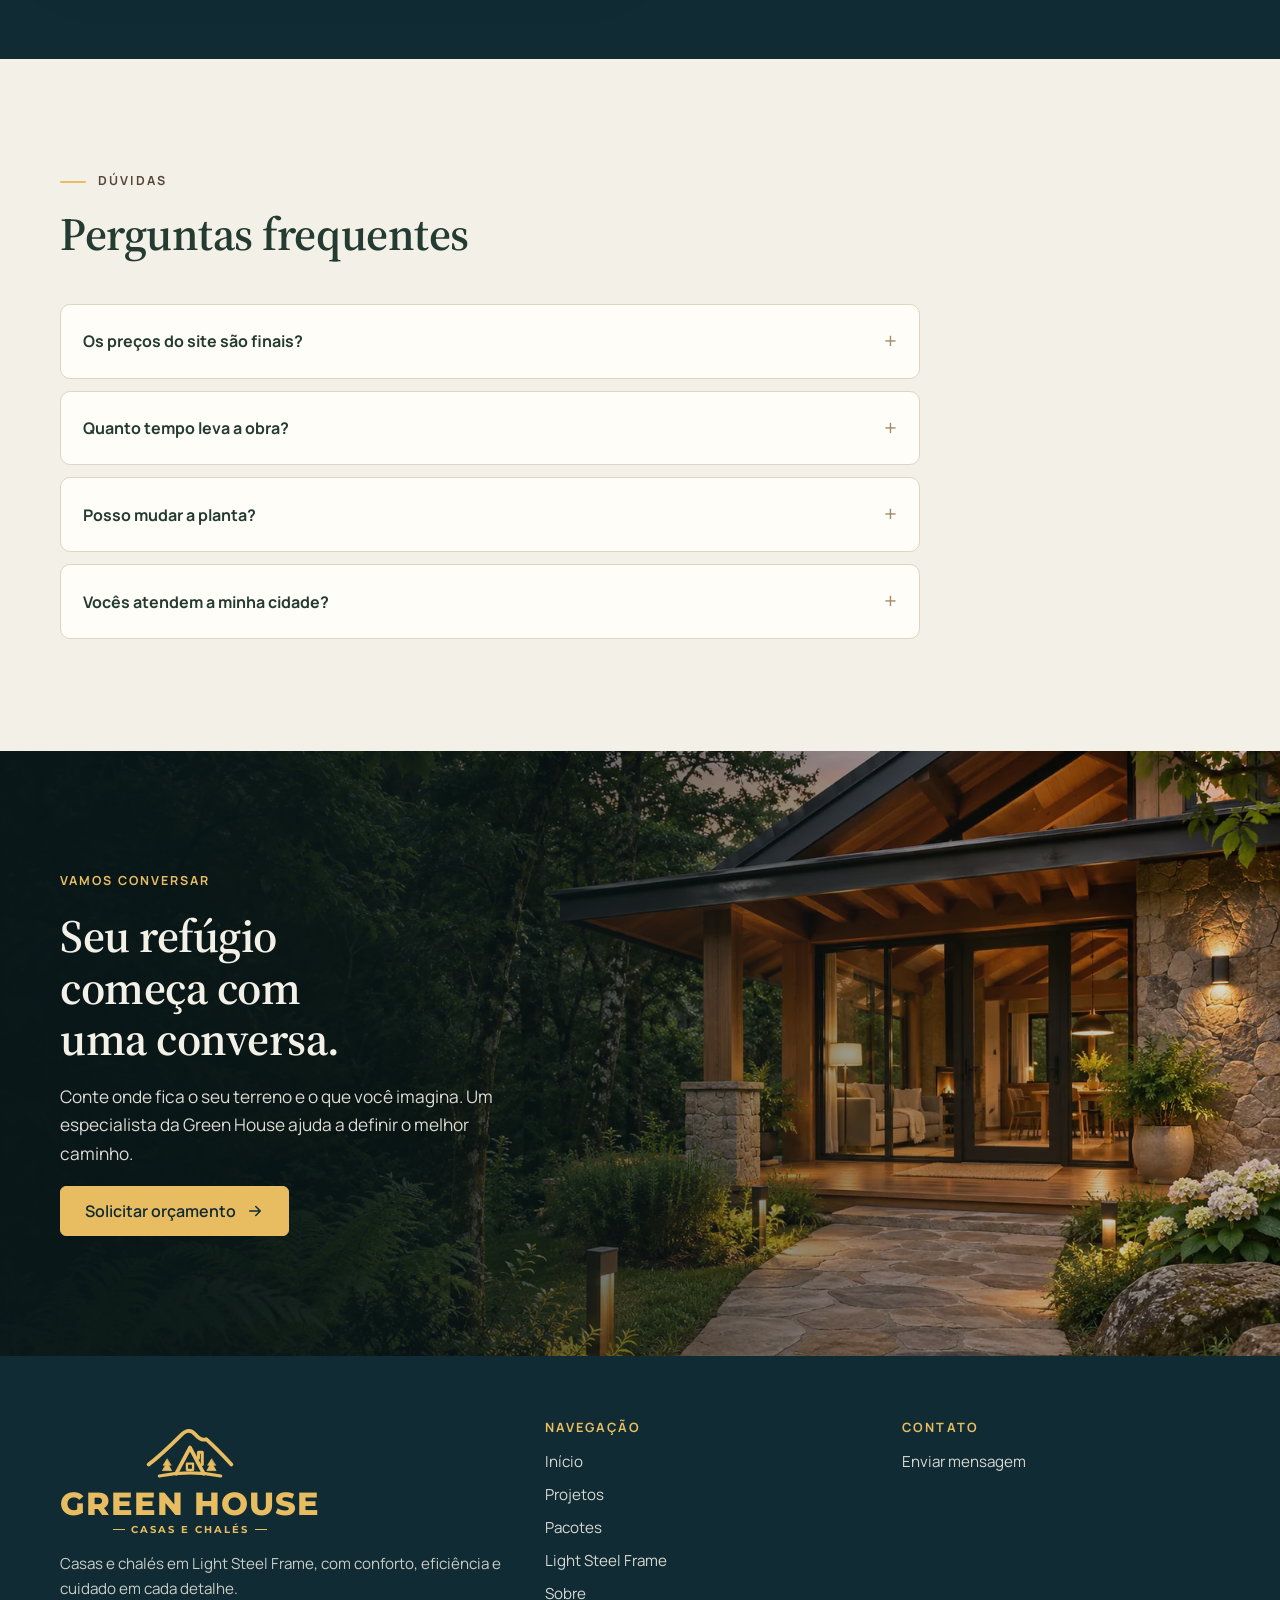
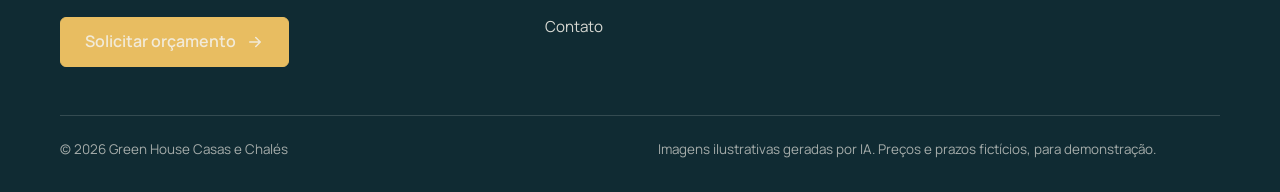
==== commit ccc9af48: "Simplify manifesto into a compact value proposition" ====
--- a/lucerna-site-v2/index.html
+++ b/lucerna-site-v2/index.html
@@ -12,7 +12,7 @@
   <link rel="stylesheet" href="https://fonts.googleapis.com/css2?family=Manrope:wght@400;500;600;700;800&family=Montserrat:wght@700;800&family=Source+Serif+4:opsz,wght@8..60,500;8..60,600&display=swap">
   <link rel="stylesheet" href="assets/css/styles.css?v=20">
   <link rel="stylesheet" href="assets/css/home-v2.css?v=20">
-  <link rel="stylesheet" href="assets/css/manifesto.css?v=20">
+      <link rel="stylesheet" href="assets/css/manifesto.css?v=22">
   <link rel="stylesheet" href="assets/css/paginas-v2.css?v=21">
   <script>document.documentElement.classList.add("js");</script>
   <script>
@@ -158,13 +158,12 @@
       </div>
     </section>
 
-    <section class="manifesto-luz" aria-labelledby="manifesto-titulo" data-manifesto>
-      <div class="manifesto-luz-bg" aria-hidden="true"></div>
-      <div class="manifesto-luz-inner">
-        <svg class="manifesto-lanterna" viewBox="0 0 48 48" fill="none" stroke="currentColor" stroke-width="1.6" stroke-linecap="round" stroke-linejoin="round" aria-hidden="true" focusable="false"><path d="M18 8h12M24 4v4M16 12h16l-2 4H18z"/><path d="M17 16h14v20a3 3 0 0 1-3 3h-8a3 3 0 0 1-3-3z"/><path d="M14 39h20"/><path class="chama" d="M24 21c3 3 4 6 1 10-1 1-3 1-4-1-1-3 1-5 3-9z" fill="currentColor" stroke="none"/></svg>
-        <h2 id="manifesto-titulo" class="eyebrow">Manifesto</h2>
-        <p class="manifesto-texto">Inspirada na precisão, na beleza e no acolhimento alpino, a Green House nasce para materializar o seu refúgio ideal. Unimos a solidez da engenharia moderna ao aconchego rústico da madeira e do vidro para criar casas e chalés.</p>
-        <p class="manifesto-assinatura"><span><strong>Green House:</strong> a luz que guia o projeto da sua vida.</span></p>
+    <section class="section section--dark proposta" aria-labelledby="proposta-titulo">
+      <div class="container proposta-inner">
+        <span class="eyebrow">Nossa proposta</span>
+        <h2 id="proposta-titulo">Casas planejadas para o seu terreno e seu jeito de viver.</h2>
+        <p class="lead">Projetamos e construímos casas e chalés em Light Steel Frame, com planejamento, precisão e acompanhamento do orçamento à entrega.</p>
+        <a class="btn btn-gold" href="light-steel-frame.html">Conheça o sistema construtivo</a>
       </div>
     </section>
 
@@ -319,6 +318,5 @@
   <script src="assets/js/produtos.js?v=20"></script>
   <script src="assets/js/main.js?v=20"></script>
   <script src="assets/js/hero-moldura.js?v=20"></script>
-  <script src="assets/js/manifesto.js?v=20"></script>
 </body>
 </html>
--- a/lucerna-site-v2/assets/css/manifesto.css
+++ b/lucerna-site-v2/assets/css/manifesto.css
@@ -1,82 +1,13 @@
-/* Green House v2 — manifesto "a luz que guia": as palavras acendem conforme a rolagem. */
-.manifesto-luz {
-  position: relative; isolation: isolate; overflow: hidden;
-  min-height: 115vh;
-  display: grid; place-items: center;
-  padding: clamp(96px, 14vh, 160px) 0;
-  background: #0b1f25; color: var(--offwhite);
+/* Compact, direct value proposition on the home page. */
+.proposta { padding-block: clamp(52px, 6vw, 80px); }
+.proposta-inner {
+  display: grid; justify-items: start; gap: 16px;
+  max-width: 900px;
 }
-/* foto noturna ao fundo, com zoom lento */
-.manifesto-luz-bg {
-  position: absolute; inset: -4%; z-index: -3;
-  background: url("../img/contato-refugio-1600.webp") 70% 50% / cover no-repeat;
-  opacity: .32;
-  transform: scale(calc(1.12 - var(--m, 0) * .12));
-  filter: saturate(1.1);
-}
-.manifesto-luz::before {           /* véu escuro */
-  content: ""; position: absolute; inset: 0; z-index: -2;
-  background:
-    linear-gradient(180deg, #0b1f25 0%, rgba(11, 31, 37, .55) 30%, rgba(11, 31, 37, .6) 70%, #0b1f25 100%);
-}
-.manifesto-luz::after {            /* brilho dourado que sobe com a rolagem */
-  content: ""; position: absolute; z-index: -1;
-  left: 50%; top: calc(85% - var(--m, 0) * 45%);
-  width: min(1100px, 130vw); aspect-ratio: 1; translate: -50% -50%;
-  background: radial-gradient(circle, rgba(232, 189, 97, .30) 0%, rgba(232, 189, 97, .10) 35%, rgba(232, 189, 97, 0) 65%);
-  opacity: calc(.35 + var(--m, 0) * .65);
-  pointer-events: none;
-}
-
-.manifesto-luz-inner {
-  position: relative; display: grid; justify-items: center; gap: clamp(26px, 4vh, 40px);
-  max-width: 1080px; margin: 0 auto; padding-inline: 24px; text-align: center;
-}
-.manifesto-luz .eyebrow {
-  display: inline-flex; align-items: center; gap: 14px; color: var(--champagne);
-}
-.manifesto-luz .eyebrow::before, .manifesto-luz .eyebrow::after {
-  content: ""; width: 44px; height: 1px; background: currentColor; opacity: .6;
-}
-/* lanterna */
-.manifesto-lanterna { width: 46px; height: 46px; color: var(--champagne); filter: drop-shadow(0 0 14px rgba(232, 189, 97, .7)); }
-.manifesto-lanterna .chama { transform-origin: 50% 70%; animation: manifesto-chama 2.6s ease-in-out infinite; }
-@keyframes manifesto-chama { 0%, 100% { transform: scale(1); opacity: .95; } 50% { transform: scale(1.12, .92); opacity: .75; } }
-
-.manifesto-texto {
-  margin: 0;
-  font-family: var(--f-titulo); font-weight: 500;
-  font-size: clamp(1.75rem, 4.1vw, 3.45rem); line-height: 1.22; letter-spacing: -.01em;
+.proposta h2 {
+  max-width: 20ch; margin: 0;
+  font-size: clamp(1.9rem, 3.8vw, 3rem); line-height: 1.1;
   text-wrap: balance;
 }
-.manifesto-texto .w {
-  display: inline-block;
-  color: rgba(243, 240, 232, .16);
-  transition: color .5s ease, text-shadow .6s ease, transform .5s ease;
-}
-.manifesto-texto .w.on { color: var(--offwhite); }
-.manifesto-texto .w.dest.on {
-  color: var(--champagne);
-  text-shadow: 0 0 22px rgba(232, 189, 97, .55), 0 0 2px rgba(232, 189, 97, .9);
-}
-.manifesto-assinatura {
-  display: grid; justify-items: center; gap: 16px;
-  font-size: .82rem; font-weight: 700; letter-spacing: .22em; text-transform: uppercase;
-  color: var(--areia);
-  opacity: calc(var(--m, 0) * 1.6 - .6);
-}
-.manifesto-assinatura::before {
-  content: ""; width: calc(var(--m, 0) * 140px); height: 1px;
-  background: linear-gradient(90deg, transparent, var(--champagne), transparent);
-}
-.manifesto-assinatura strong { color: var(--champagne); font-weight: 700; }
-
-/* sem JS ou com menos movimento: tudo aceso, sem efeitos */
-html:not(.js) .manifesto-texto .w { color: var(--offwhite); }
-html:not(.js) .manifesto-assinatura { opacity: 1; }
-@media (prefers-reduced-motion: reduce) {
-  .manifesto-texto .w { color: var(--offwhite); }
-  .manifesto-texto .w.dest { color: var(--champagne); }
-  .manifesto-assinatura { opacity: 1; }
-  .manifesto-luz { min-height: 0; }
-}
+.proposta .lead { max-width: 58ch; margin: 0; }
+.proposta .btn { margin-top: 4px; }
--- a/lucerna-site-v2/assets/css/paginas-v2.css
+++ b/lucerna-site-v2/assets/css/paginas-v2.css
@@ -1,9 +1,7 @@
-/* Green House v2 — camada visual das páginas internas.
-   Leva a linguagem da página inicial (janela em forma de casa, traço dourado, luz) para
-   catálogo, projeto, pacotes, Light Steel Frame, Sobre e Contato. Complementa styles.css (v1). */
+/* Green House v2 — camada visual das páginas internas. Complementa styles.css (v1). */
 
 /* =========================================================
-   Cabeçalho das páginas: texto + "janela da casa"
+   Cabeçalho das páginas: texto + foto retangular
    ========================================================= */
 .page-hero.page-hero--janela {
   background:
@@ -26,24 +24,15 @@
 .janela-foto { position: relative; margin: 0; aspect-ratio: 5 / 4.4; max-height: 520px; width: 100%; justify-self: center; }
 .janela-recorte {
   position: absolute; inset: 0;
-  clip-path: polygon(50% 0, 100% 34%, 100% 100%, 0 100%, 0 34%);
+  overflow: hidden; border-radius: 4px;
   background: var(--areia);
-  animation: janela-revela 1.3s cubic-bezier(.2, .7, .2, 1) .5s both;
 }
 .janela-recorte img {
   width: 100%; height: 100%; object-fit: cover;
   animation: janela-zoom 14s cubic-bezier(.2, .5, .3, 1) both;
 }
-@keyframes janela-revela { from { clip-path: polygon(50% 100%, 50% 100%, 50% 100%, 50% 100%, 50% 100%); } }
 @keyframes janela-zoom { from { transform: scale(1.14); } to { transform: none; } }
-.janela-traco { position: absolute; inset: -1px; width: calc(100% + 2px); height: calc(100% + 2px); overflow: visible; pointer-events: none; }
-.janela-traco polygon, .janela-traco line {
-  fill: none; vector-effect: non-scaling-stroke; stroke-dasharray: 1; stroke-dashoffset: 0;
-  animation: janela-traco 1.6s cubic-bezier(.65, .05, .25, 1) both;
-}
-.janela-traco polygon { stroke: var(--ouro-escuro); stroke-width: 1.6; stroke-linejoin: round; }
-.janela-traco line { stroke: var(--madeira); stroke-width: 1; animation-delay: .4s; }
-@keyframes janela-traco { from { stroke-dashoffset: 1; } to { stroke-dashoffset: 0; } }
+.janela-traco { display: none; }
 .janela-foto figcaption {
   position: absolute; right: 0; bottom: -28px;
   font-size: .72rem; color: var(--texto-suave);
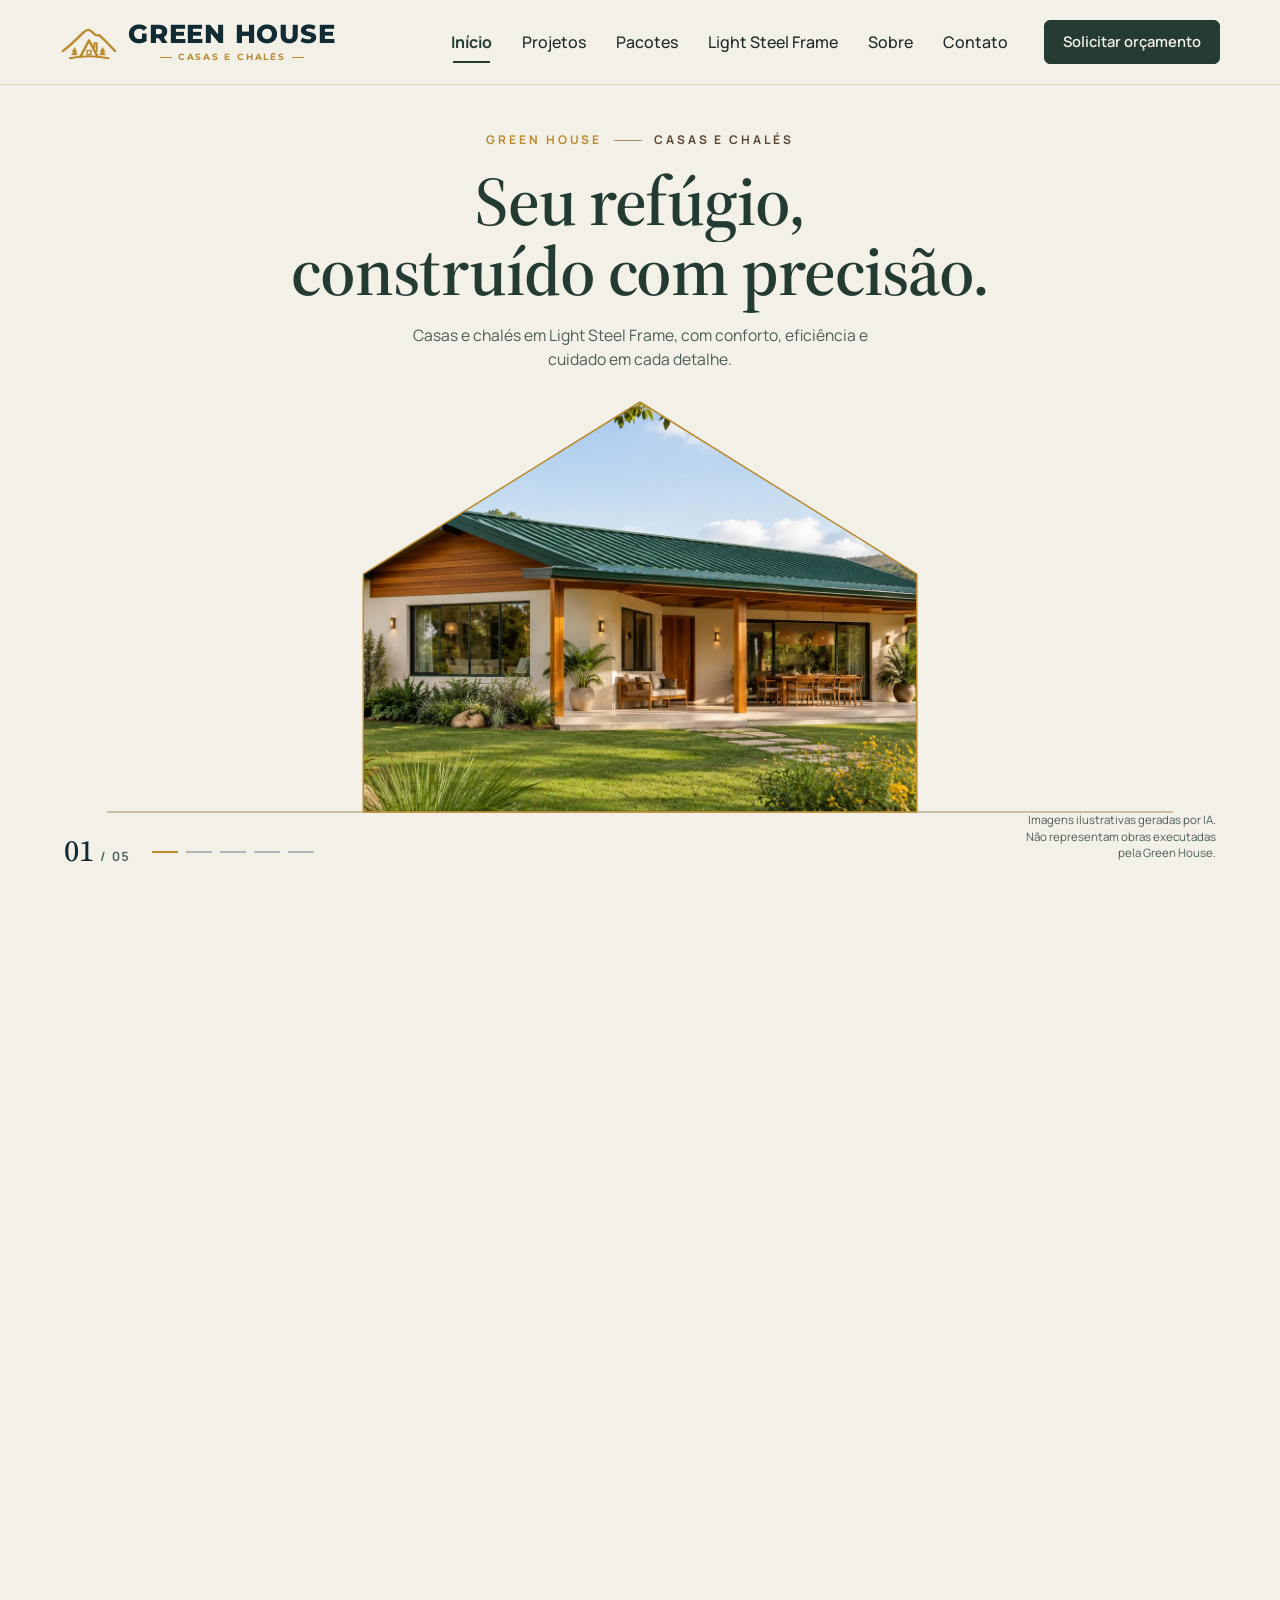
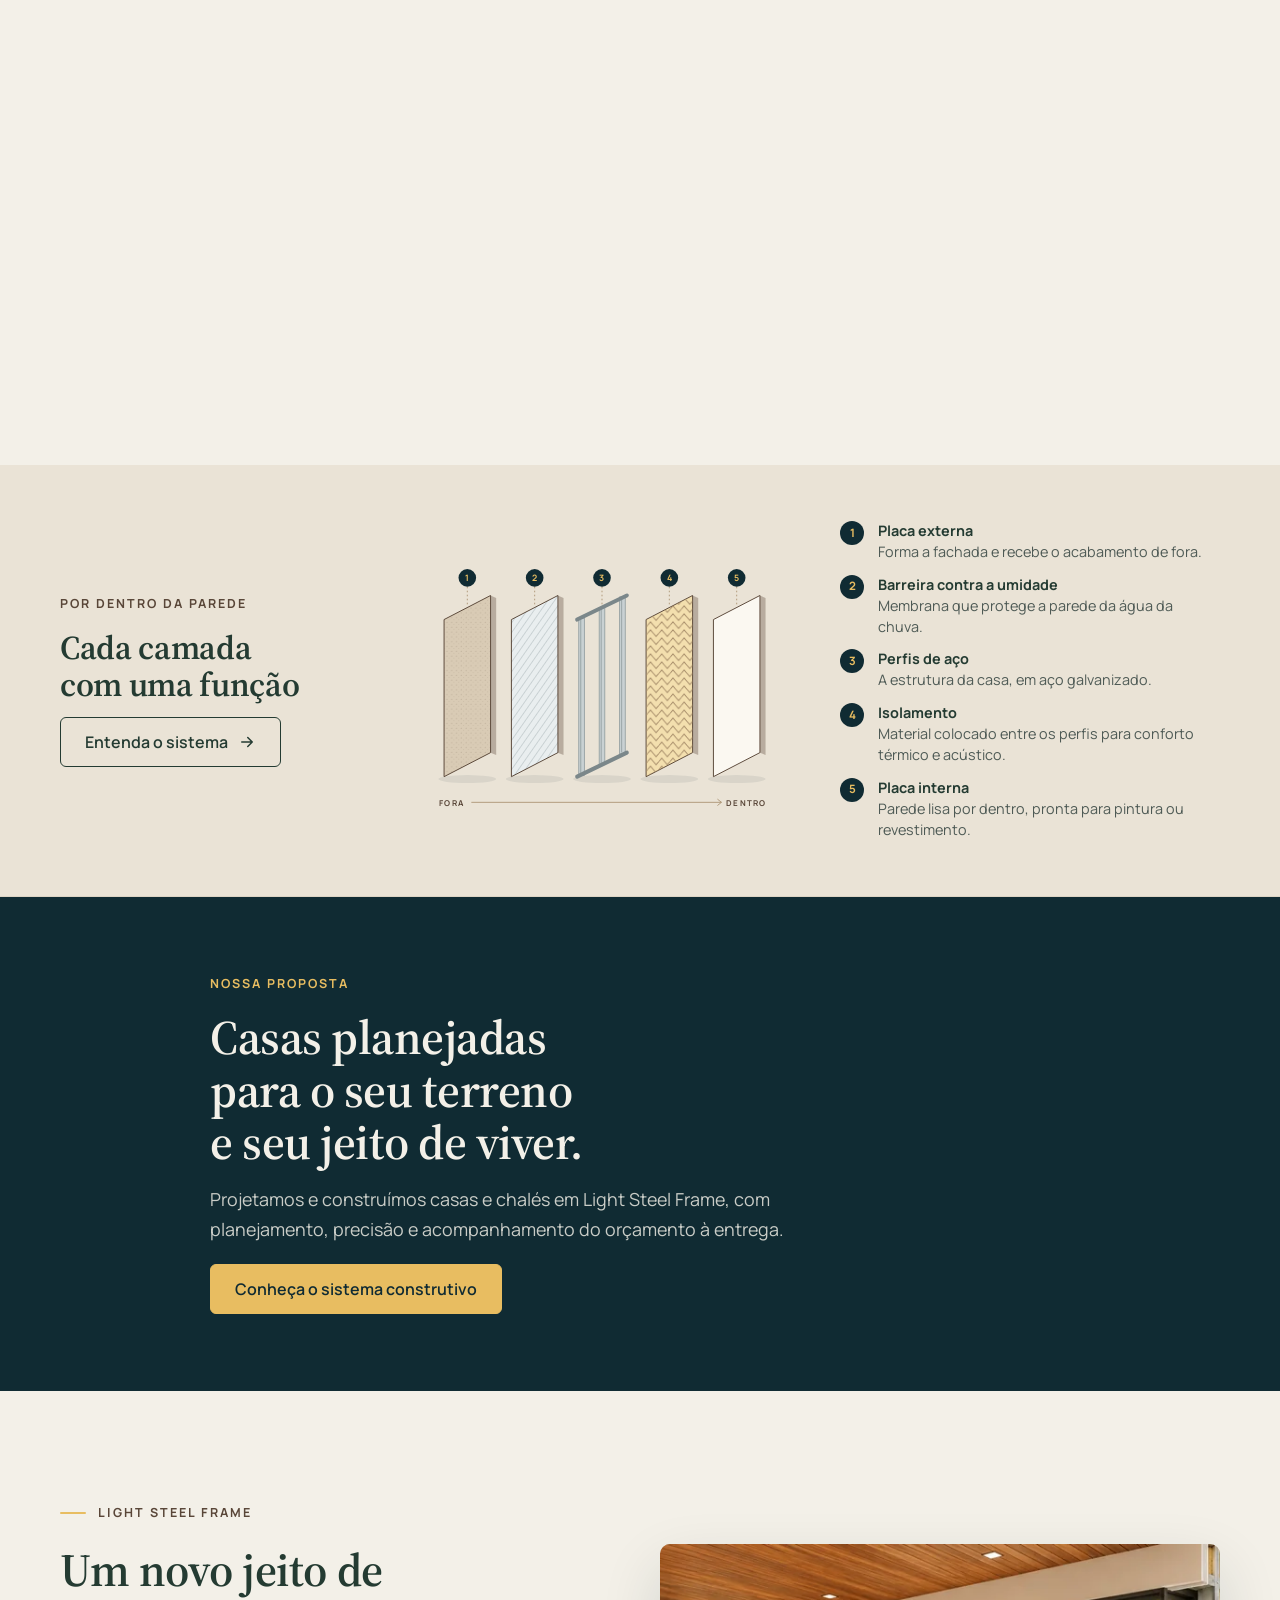
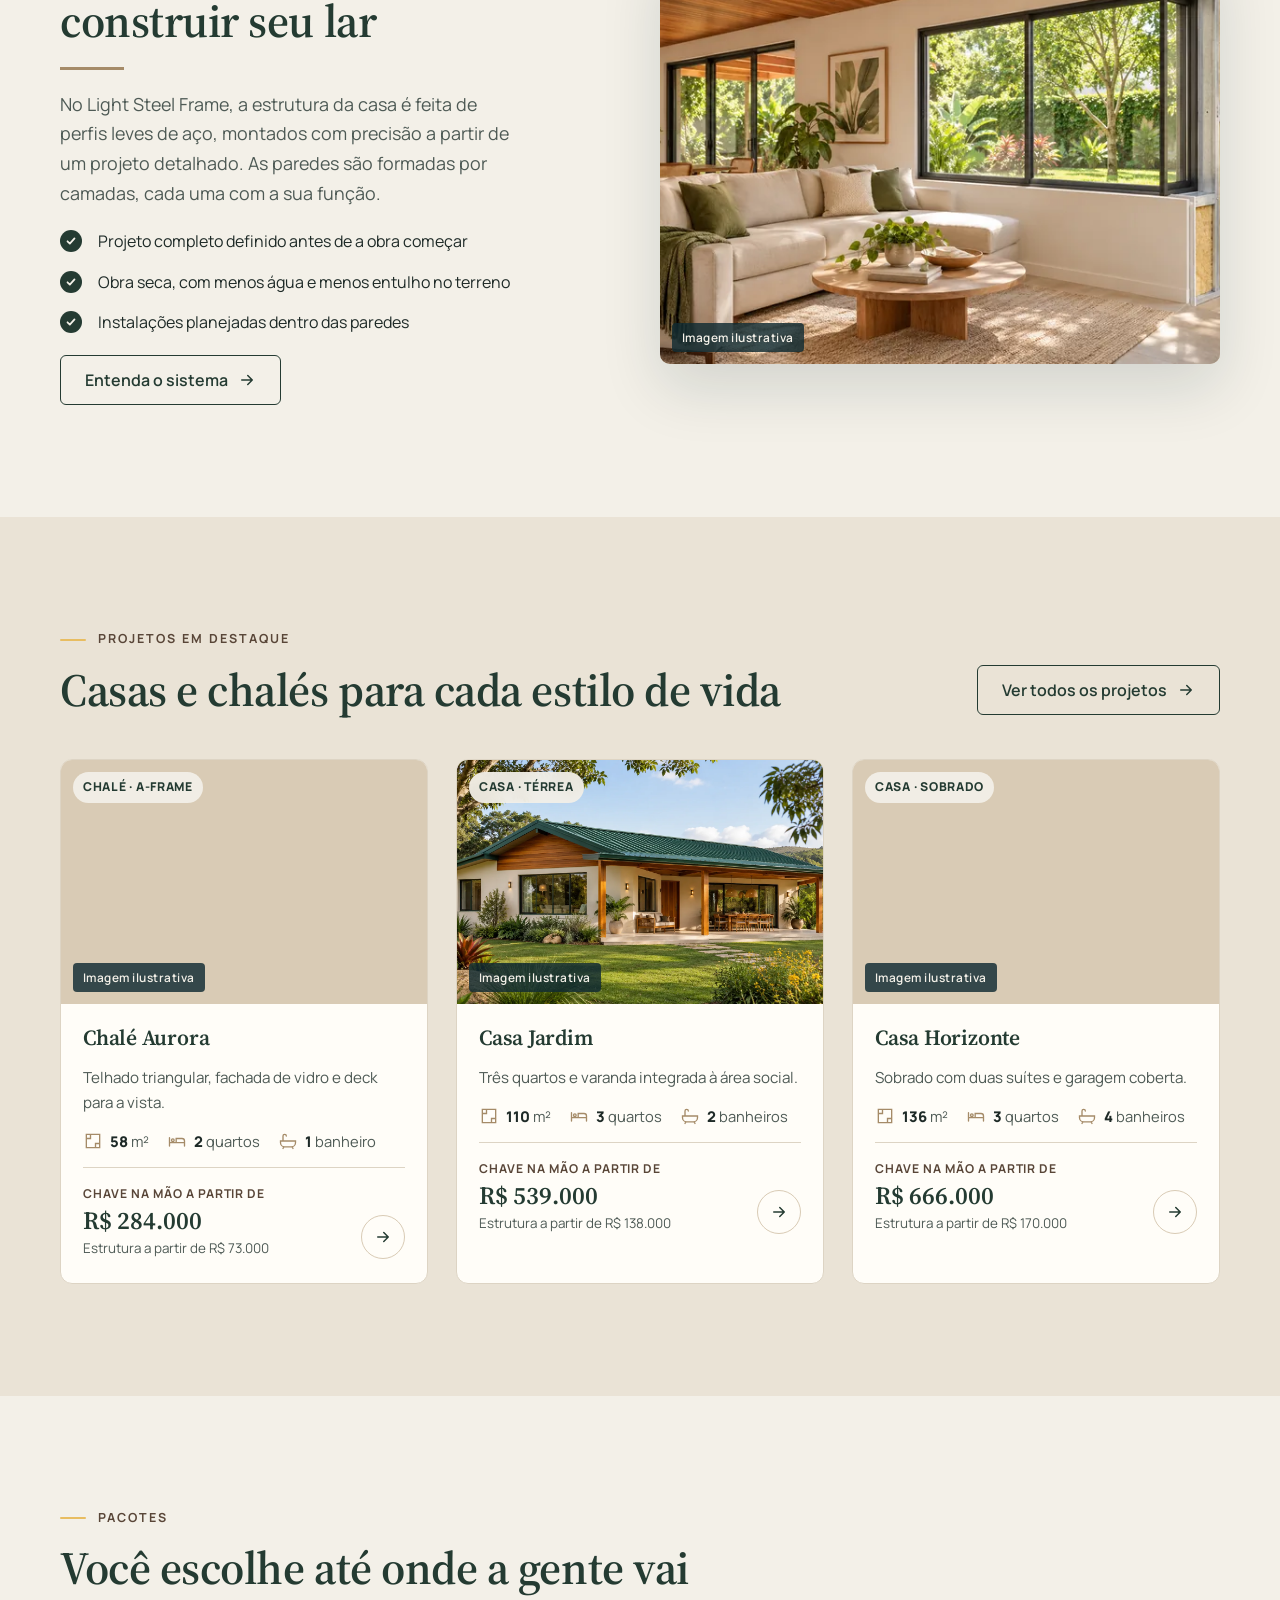
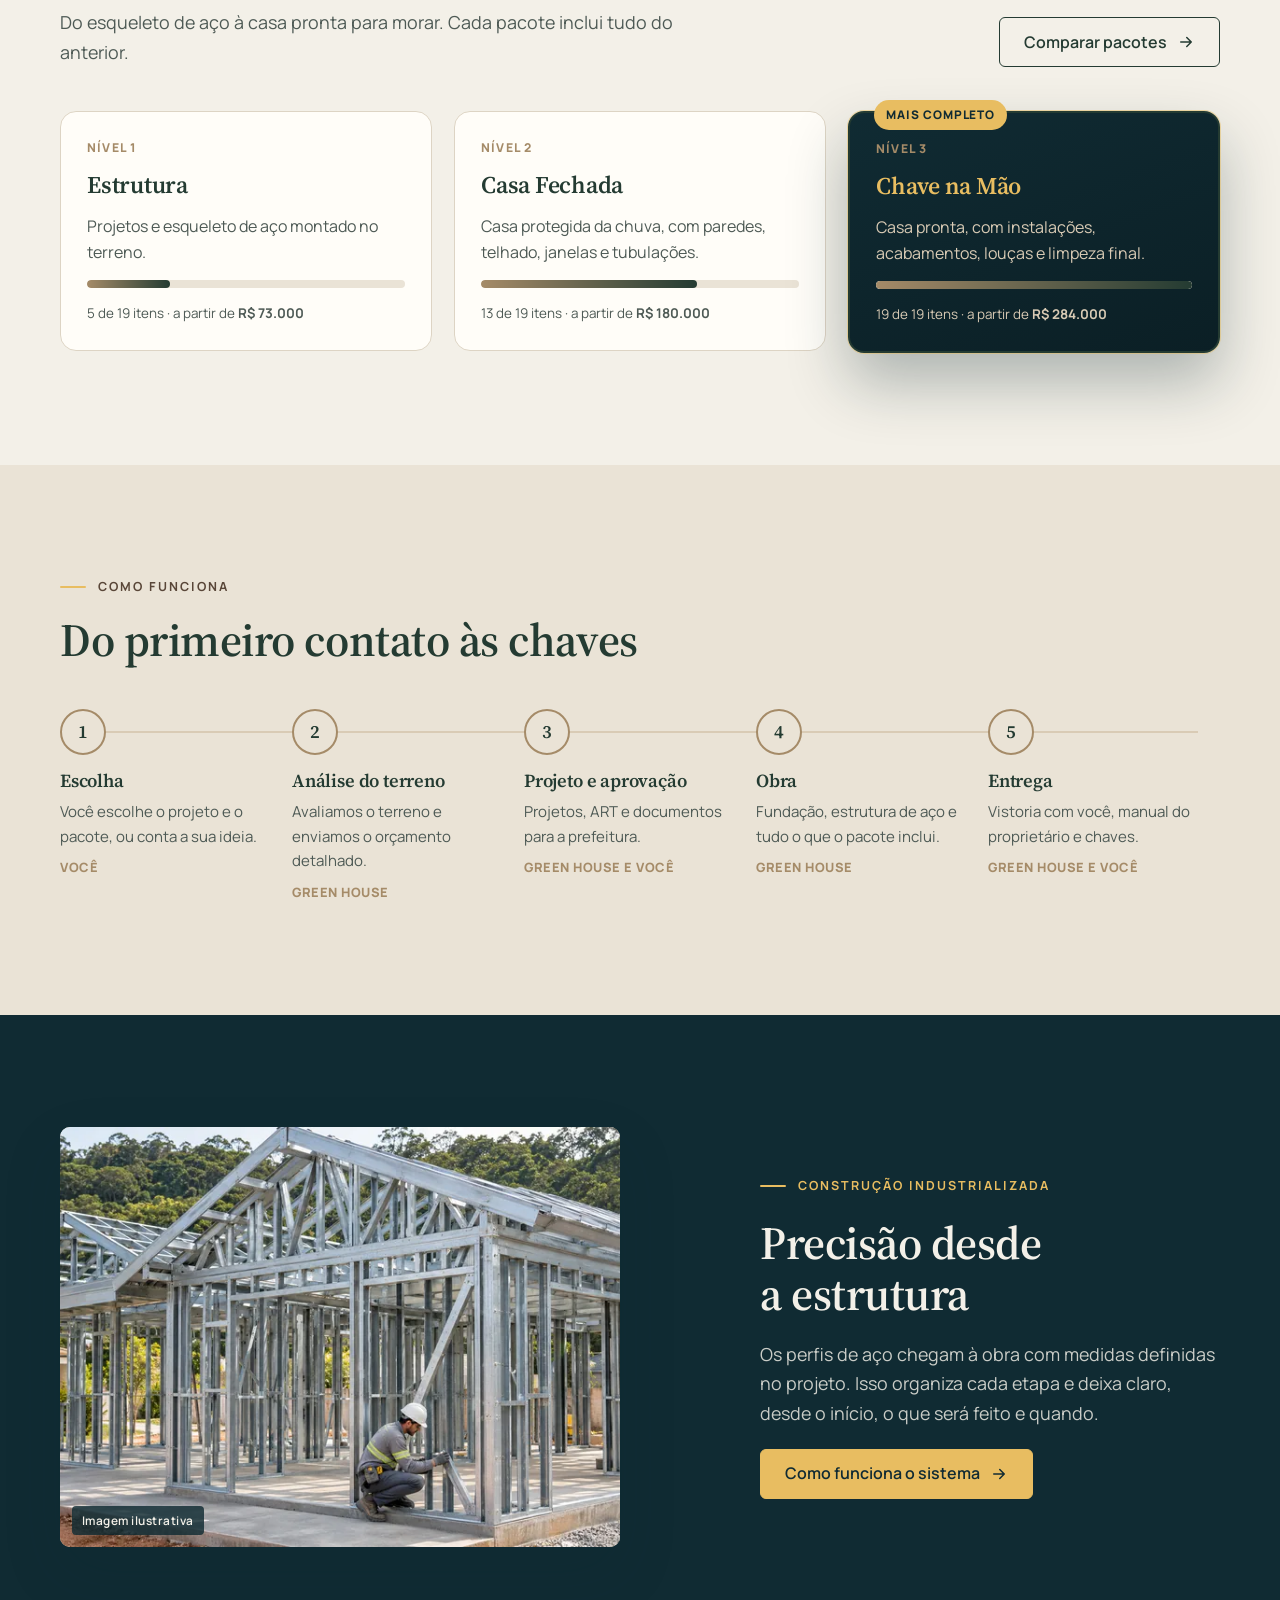
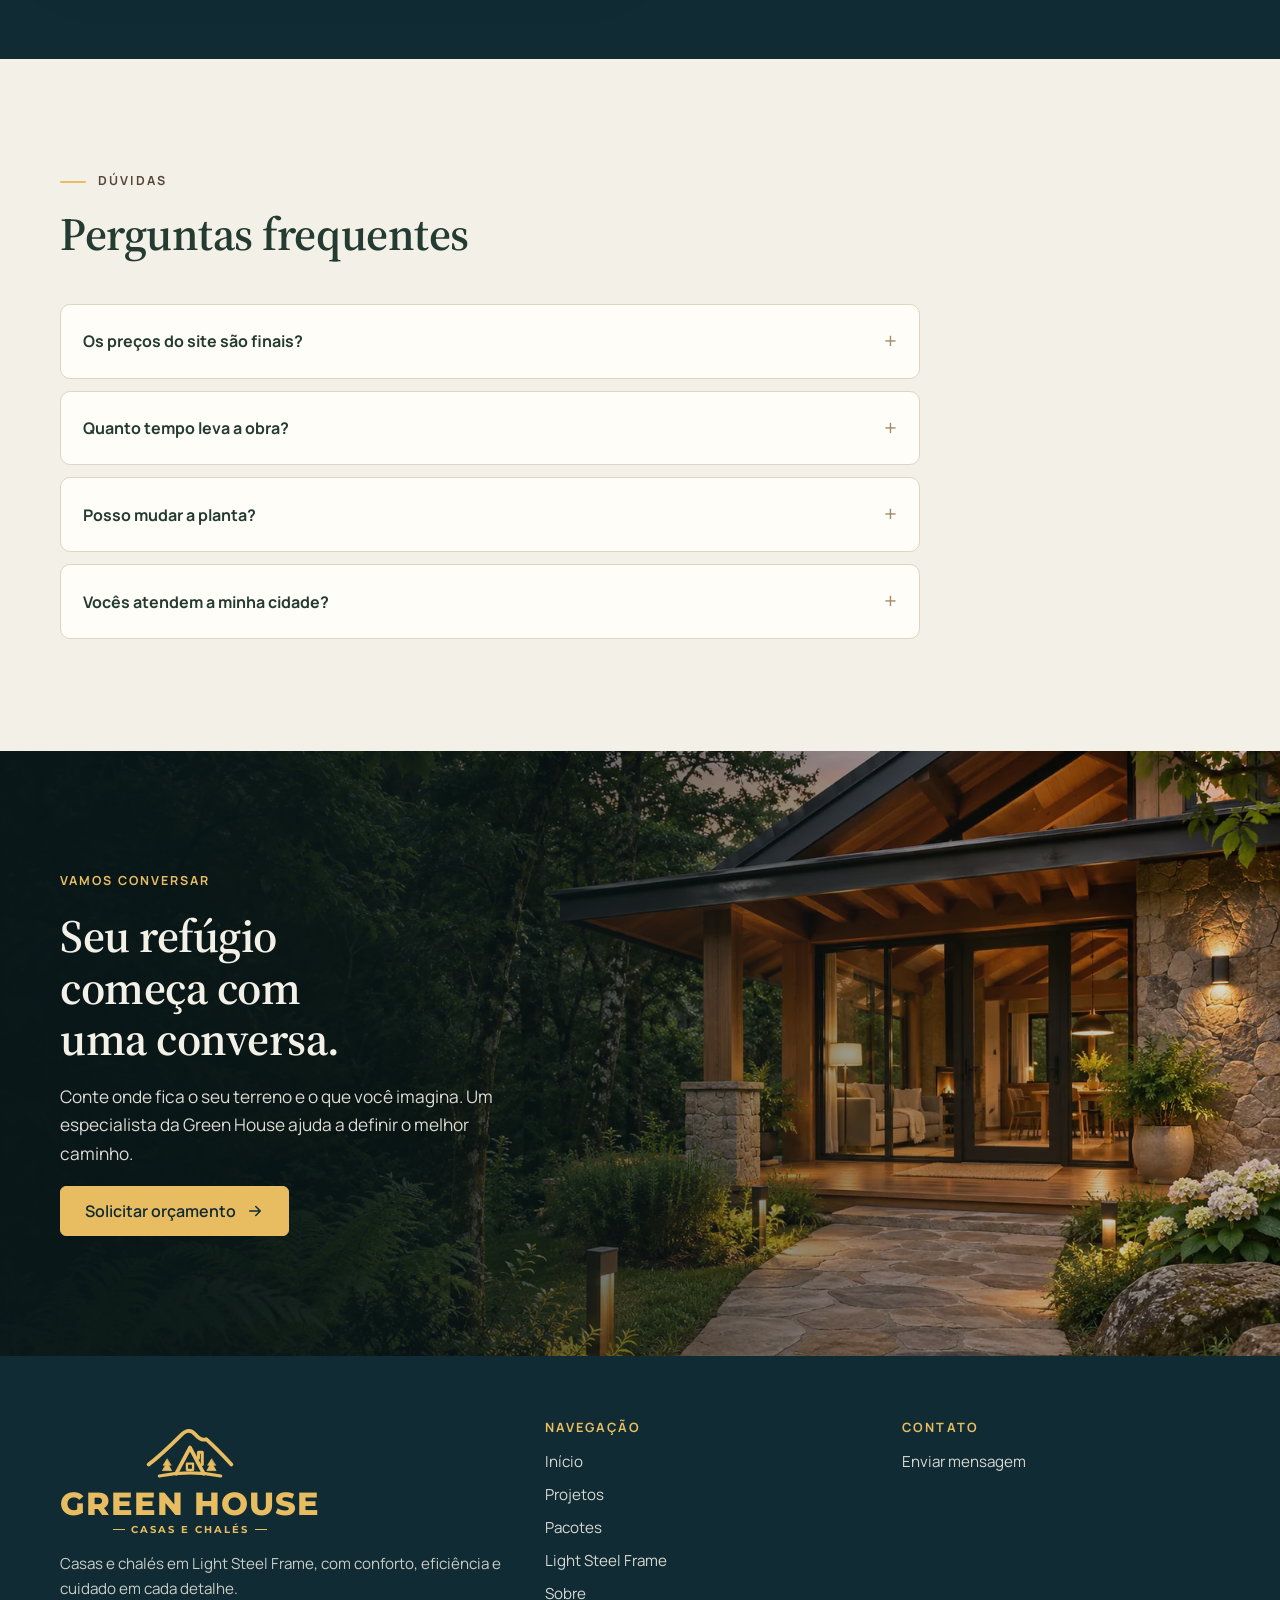
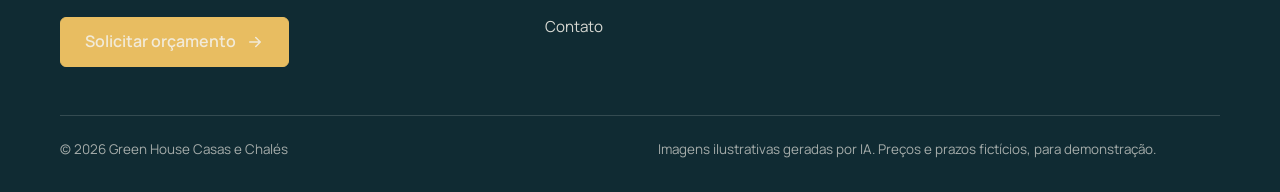
==== commit 106290af: "Refresh full-width hero images across interior pages" ====
--- a/lucerna-site-v2/index.html
+++ b/lucerna-site-v2/index.html
@@ -12,8 +12,8 @@
   <link rel="stylesheet" href="https://fonts.googleapis.com/css2?family=Manrope:wght@400;500;600;700;800&family=Montserrat:wght@700;800&family=Source+Serif+4:opsz,wght@8..60,500;8..60,600&display=swap">
   <link rel="stylesheet" href="assets/css/styles.css?v=20">
   <link rel="stylesheet" href="assets/css/home-v2.css?v=20">
-      <link rel="stylesheet" href="assets/css/manifesto.css?v=22">
-  <link rel="stylesheet" href="assets/css/paginas-v2.css?v=21">
+  <link rel="stylesheet" href="assets/css/manifesto.css?v=22">
+  <link rel="stylesheet" href="assets/css/paginas-v2.css?v=23">
   <script>document.documentElement.classList.add("js");</script>
   <script>
     /* Abertura animada: só na primeira visita da sessão e só para quem não pediu menos movimento. */
--- a/lucerna-site-v2/assets/css/paginas-v2.css
+++ b/lucerna-site-v2/assets/css/paginas-v2.css
@@ -1,30 +1,36 @@
 /* Green House v2 — camada visual das páginas internas. Complementa styles.css (v1). */
 
-/* =========================================================
-   Cabeçalho das páginas: texto + foto retangular
-   ========================================================= */
+/* Full-bleed photo heroes on interior pages. The home page keeps its own intro. */
 .page-hero.page-hero--janela {
+  min-height: max(620px, calc(100svh - 130px));
+  background: #0b1f25;
+  color: var(--offwhite);
+}
+.page-hero--janela::before {
   background:
-    radial-gradient(circle at 82% 30%, rgba(232, 189, 97, .16), rgba(232, 189, 97, 0) 46%),
-    var(--faixa);
-  color: var(--texto);
+    linear-gradient(90deg, rgba(11, 31, 37, .82) 0%, rgba(11, 31, 37, .62) 42%, rgba(11, 31, 37, .12) 100%),
+    linear-gradient(0deg, rgba(11, 31, 37, .38), transparent 42%);
 }
-.page-hero--janela::before { display: none; }
 .page-hero--janela .container.janela-grid {
-  display: grid; grid-template-columns: minmax(0, 1.05fr) minmax(0, .95fr);
-  align-items: center; gap: clamp(32px, 6vw, 80px);
-  padding-block: clamp(48px, 7vw, 88px) clamp(40px, 6vw, 72px);
+  position: static; z-index: auto;
+  display: flex; align-items: center;
+  min-height: max(620px, calc(100svh - 130px));
+  padding-block: clamp(64px, 9vh, 112px);
 }
-.page-hero--janela .janela-texto { display: grid; gap: 18px; align-content: center; }
-.page-hero--janela h1 { color: var(--floresta); max-width: 15ch; font-size: clamp(2.3rem, 4.6vw, 3.9rem); line-height: 1.05; }
-.page-hero--janela p { color: var(--texto-suave); max-width: 46ch; font-size: 1.1rem; }
-.page-hero--janela .eyebrow { color: var(--ouro-escuro); display: inline-flex; align-items: center; gap: 12px; }
-.page-hero--janela .eyebrow::after { content: ""; width: 36px; height: 1px; background: var(--madeira); }
+.page-hero--janela .janela-texto {
+  position: relative; z-index: 2;
+  display: grid; gap: 18px; align-content: center;
+  max-width: 650px;
+}
+.page-hero--janela h1 { color: var(--offwhite); max-width: 15ch; font-size: clamp(2.3rem, 4.6vw, 3.9rem); line-height: 1.05; }
+.page-hero--janela p { color: rgba(243, 240, 232, .92); max-width: 46ch; font-size: 1.1rem; }
+.page-hero--janela .eyebrow { color: var(--champagne); display: inline-flex; align-items: center; gap: 12px; }
+.page-hero--janela .eyebrow::after { content: ""; width: 36px; height: 1px; background: var(--champagne); }
 
-.janela-foto { position: relative; margin: 0; aspect-ratio: 5 / 4.4; max-height: 520px; width: 100%; justify-self: center; }
+.janela-foto { position: absolute; z-index: 0; inset: 0; margin: 0; width: 100%; height: 100%; }
 .janela-recorte {
   position: absolute; inset: 0;
-  overflow: hidden; border-radius: 4px;
+  overflow: hidden;
   background: var(--areia);
 }
 .janela-recorte img {
@@ -34,14 +40,17 @@
 @keyframes janela-zoom { from { transform: scale(1.14); } to { transform: none; } }
 .janela-traco { display: none; }
 .janela-foto figcaption {
-  position: absolute; right: 0; bottom: -28px;
-  font-size: .72rem; color: var(--texto-suave);
+  position: absolute; right: clamp(24px, 5vw, 72px); bottom: 18px;
+  z-index: 2; font-size: .72rem; color: rgba(243, 240, 232, .82);
 }
 
 @media (max-width: 860px) {
-  .page-hero--janela .container.janela-grid { grid-template-columns: 1fr; }
-  .janela-foto { max-width: 440px; aspect-ratio: 5 / 4; margin-bottom: 24px; }
+  .page-hero--janela.page-hero { min-height: max(600px, calc(100svh - 110px)); }
+  .page-hero--janela .container.janela-grid { min-height: max(600px, calc(100svh - 110px)); }
   .page-hero--janela h1 { max-width: 18ch; }
+  .page-hero--janela::before {
+    background: linear-gradient(0deg, rgba(11, 31, 37, .82) 0%, rgba(11, 31, 37, .5) 58%, rgba(11, 31, 37, .22) 100%);
+  }
 }
 
 /* =========================================================
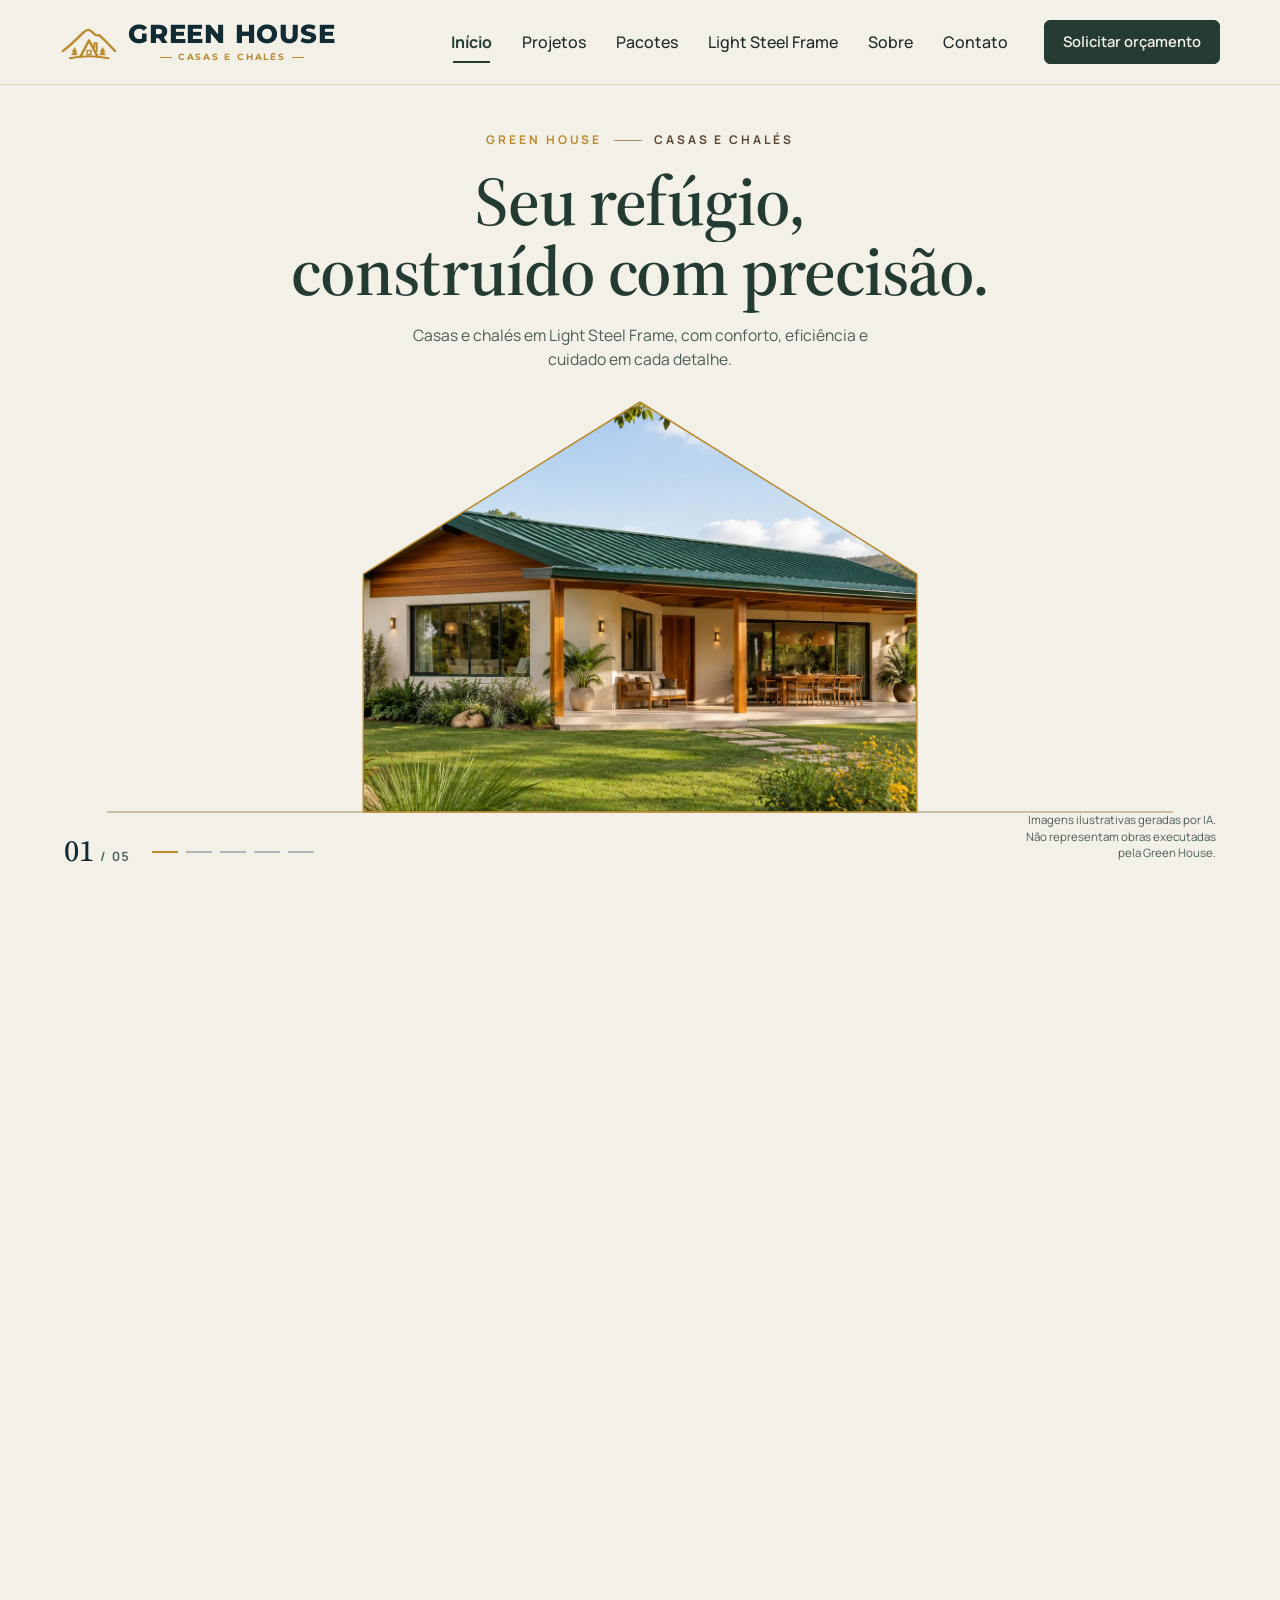
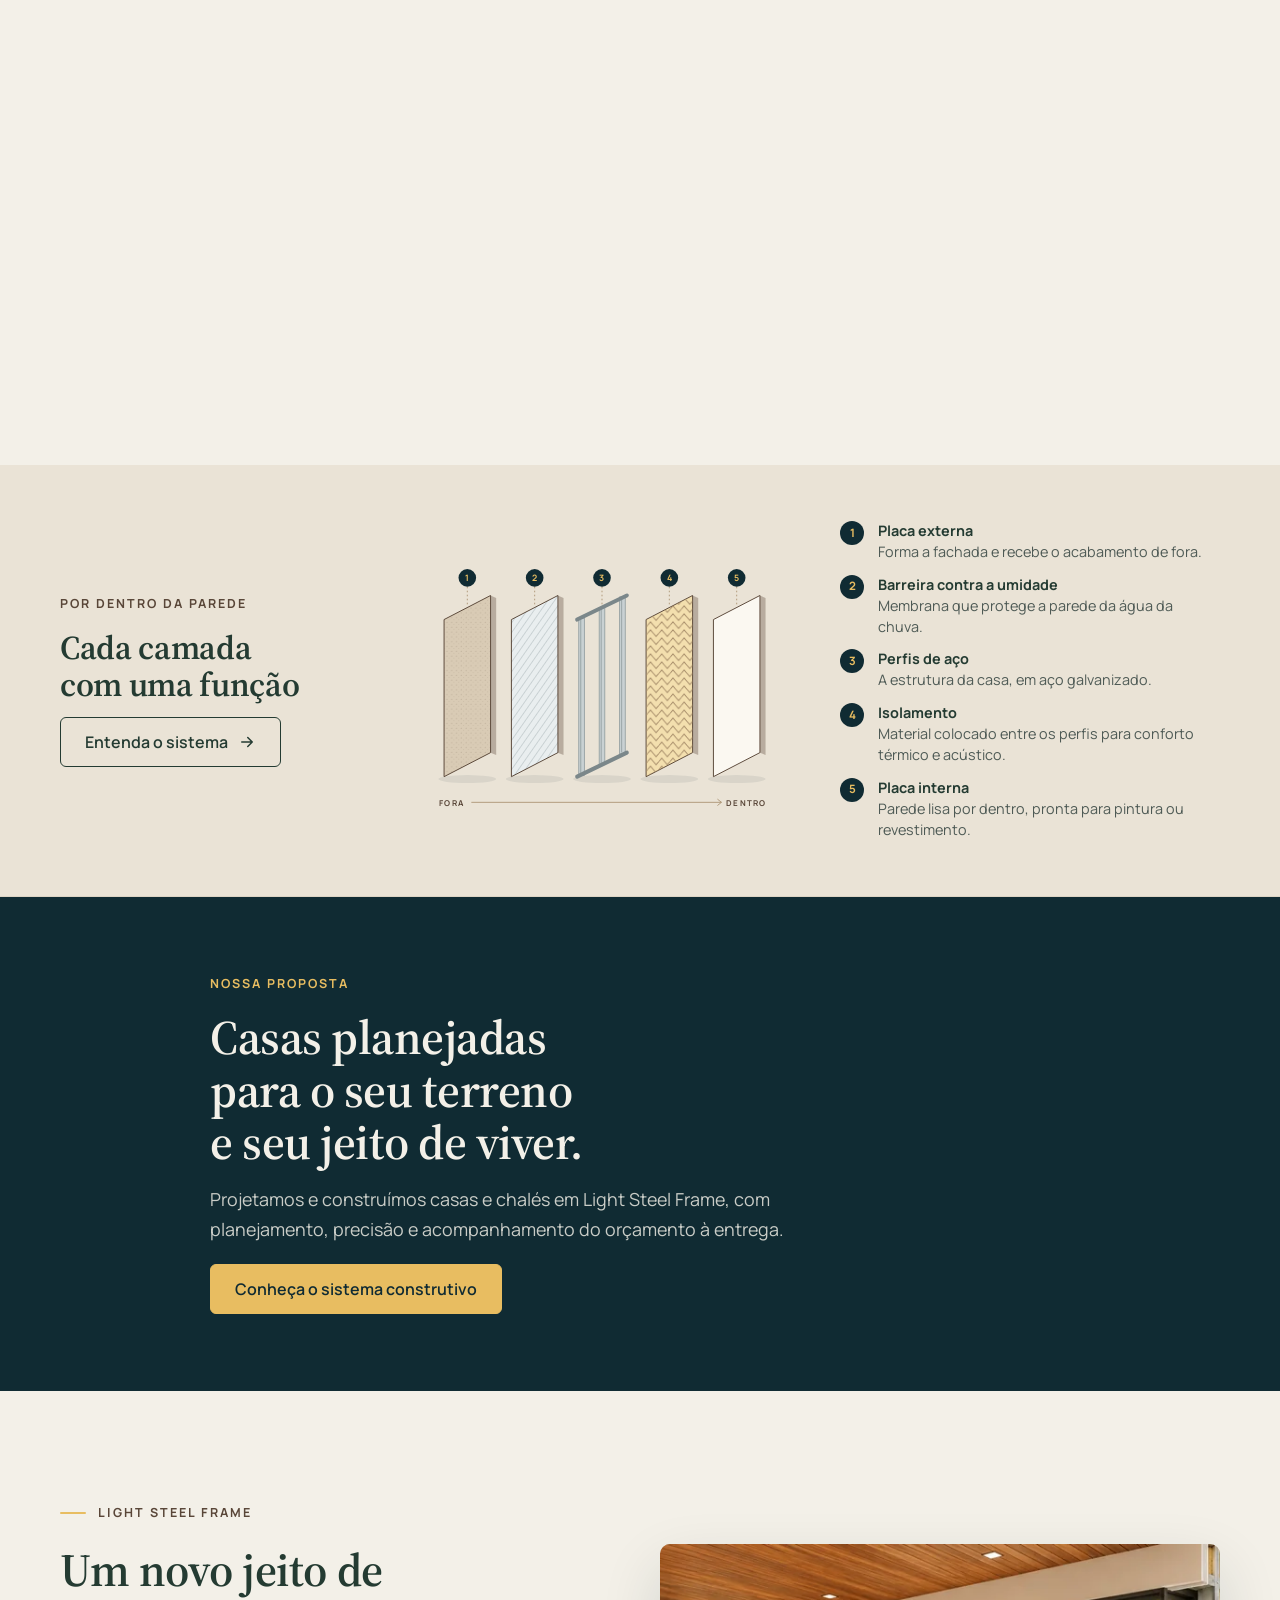
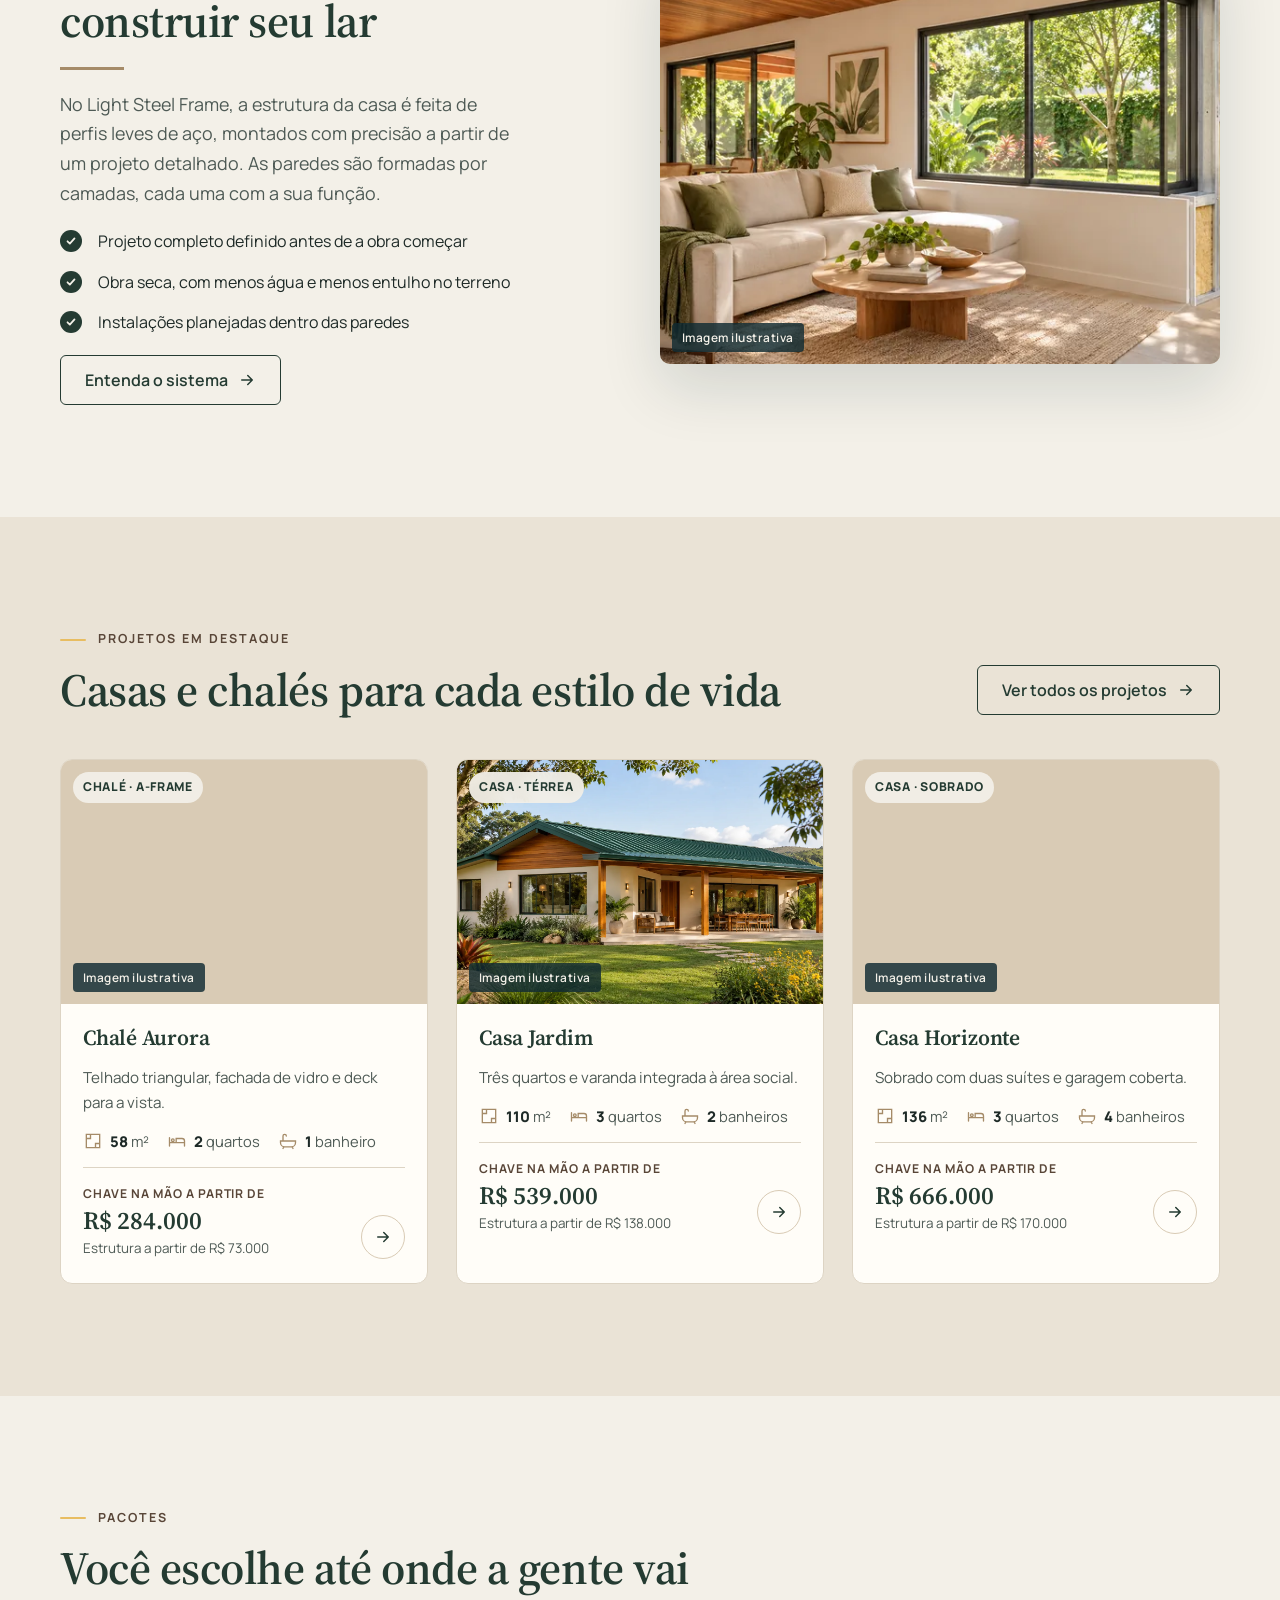
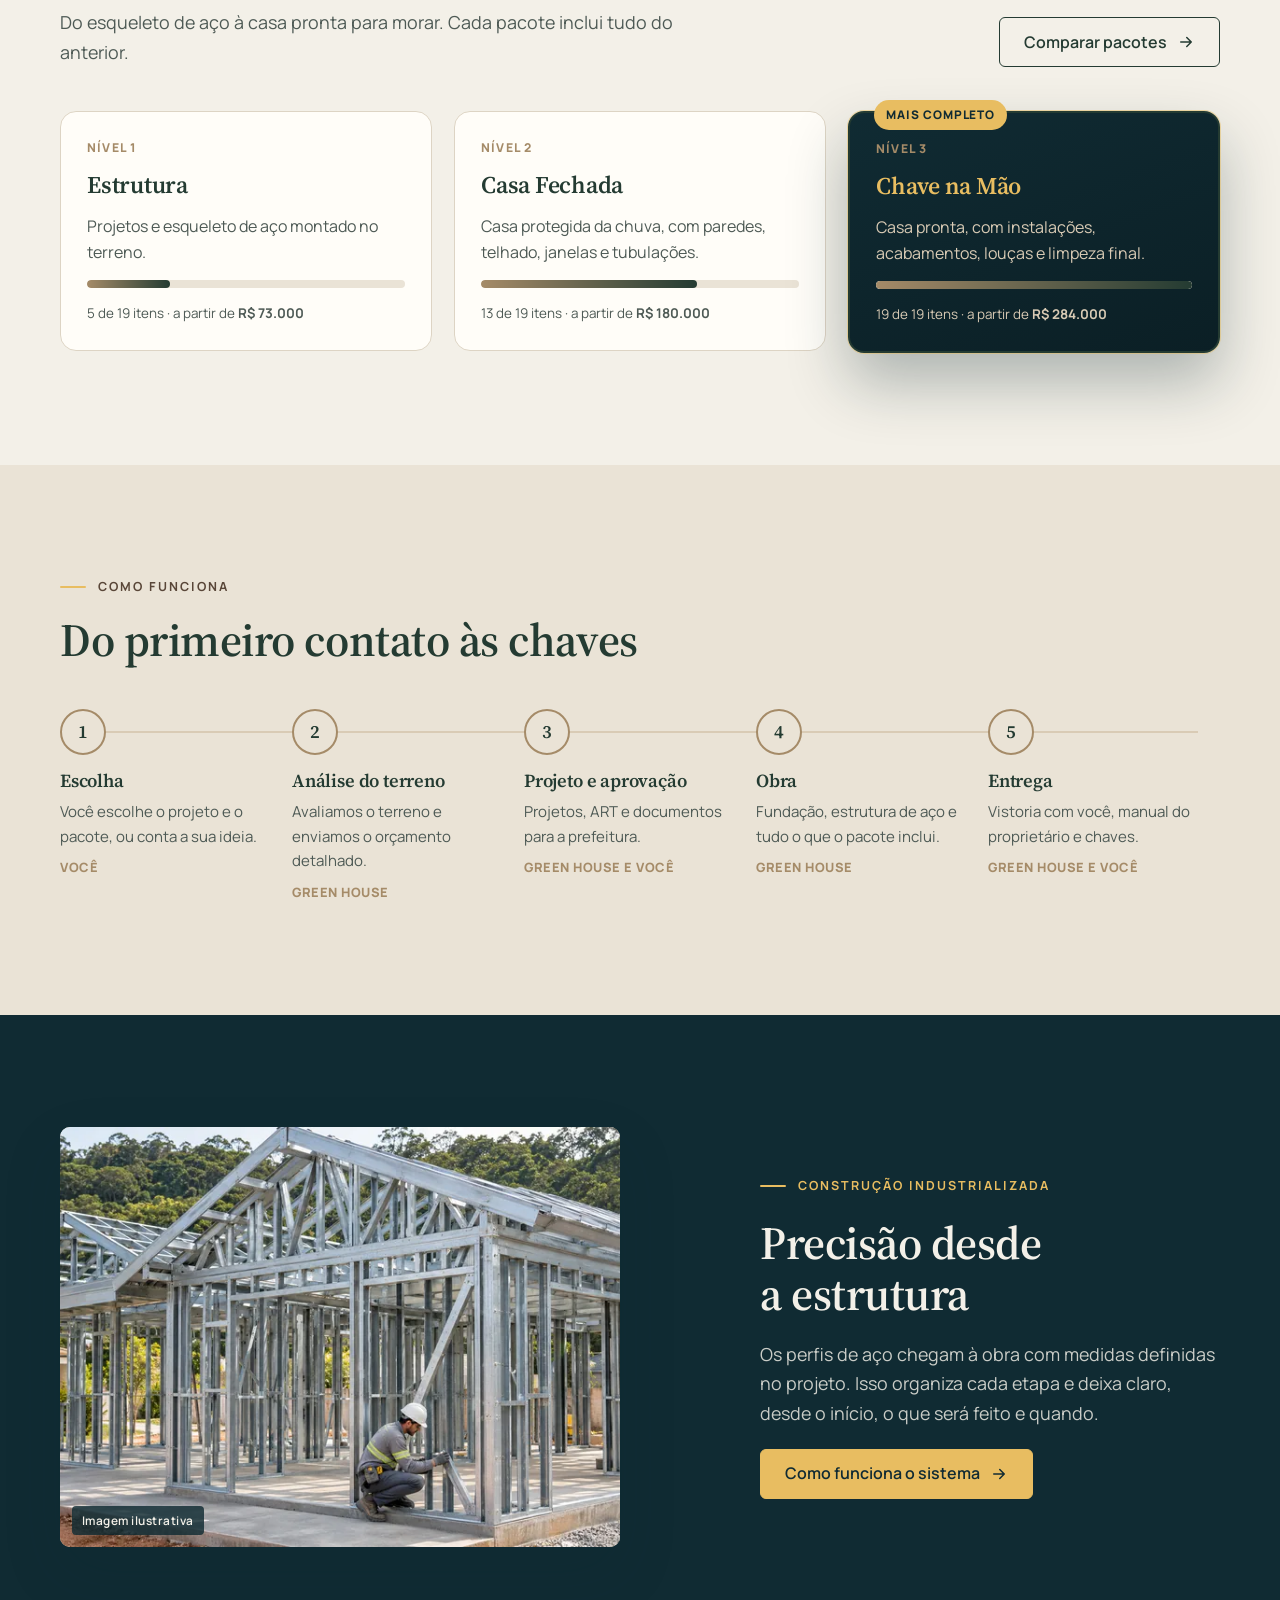
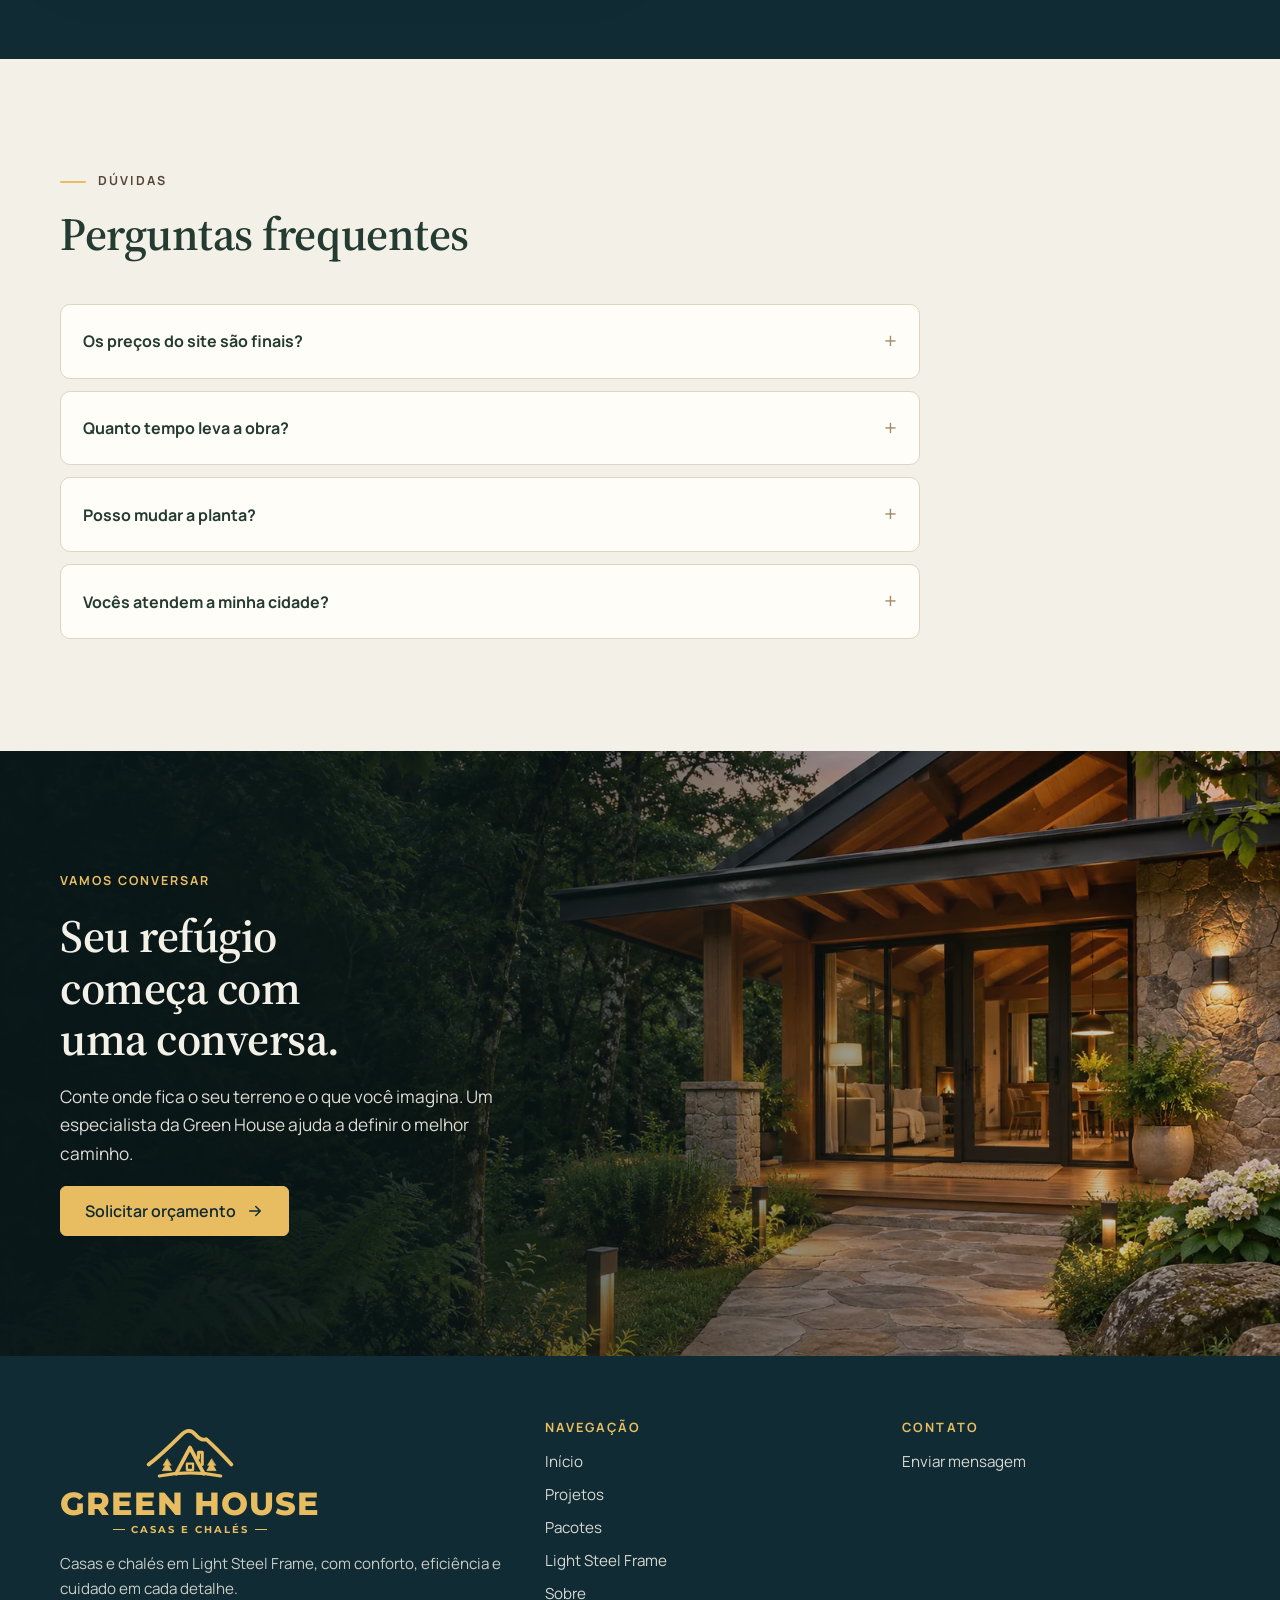
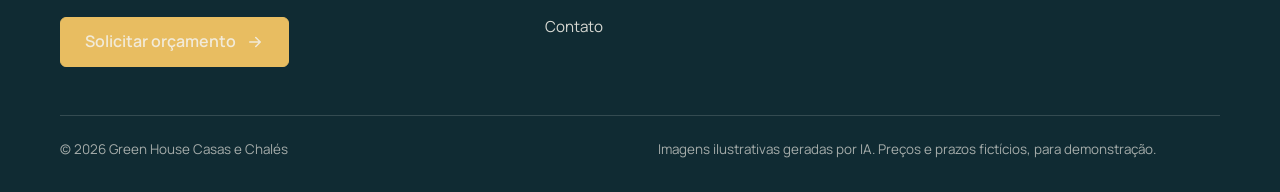
==== commit 007370c3: "Shorten interior page hero sections" ====
--- a/lucerna-site-v2/index.html
+++ b/lucerna-site-v2/index.html
@@ -13,7 +13,7 @@
   <link rel="stylesheet" href="assets/css/styles.css?v=20">
   <link rel="stylesheet" href="assets/css/home-v2.css?v=20">
   <link rel="stylesheet" href="assets/css/manifesto.css?v=22">
-  <link rel="stylesheet" href="assets/css/paginas-v2.css?v=23">
+  <link rel="stylesheet" href="assets/css/paginas-v2.css?v=24">
   <script>document.documentElement.classList.add("js");</script>
   <script>
     /* Abertura animada: só na primeira visita da sessão e só para quem não pediu menos movimento. */
--- a/lucerna-site-v2/assets/css/paginas-v2.css
+++ b/lucerna-site-v2/assets/css/paginas-v2.css
@@ -2,7 +2,7 @@
 
 /* Full-bleed photo heroes on interior pages. The home page keeps its own intro. */
 .page-hero.page-hero--janela {
-  min-height: max(620px, calc(100svh - 130px));
+  min-height: clamp(460px, 58svh, 560px);
   background: #0b1f25;
   color: var(--offwhite);
 }
@@ -14,8 +14,8 @@
 .page-hero--janela .container.janela-grid {
   position: static; z-index: auto;
   display: flex; align-items: center;
-  min-height: max(620px, calc(100svh - 130px));
-  padding-block: clamp(64px, 9vh, 112px);
+  min-height: clamp(460px, 58svh, 560px);
+  padding-block: clamp(48px, 7vh, 80px);
 }
 .page-hero--janela .janela-texto {
   position: relative; z-index: 2;
@@ -45,8 +45,9 @@
 }
 
 @media (max-width: 860px) {
-  .page-hero--janela.page-hero { min-height: max(600px, calc(100svh - 110px)); }
-  .page-hero--janela .container.janela-grid { min-height: max(600px, calc(100svh - 110px)); }
+  .page-hero--janela.page-hero { min-height: clamp(480px, 70svh, 600px); }
+  .page-hero--janela .container.janela-grid { min-height: clamp(480px, 70svh, 600px); }
+  .page-hero--janela .container.janela-grid { padding-block: 48px; }
   .page-hero--janela h1 { max-width: 18ch; }
   .page-hero--janela::before {
     background: linear-gradient(0deg, rgba(11, 31, 37, .82) 0%, rgba(11, 31, 37, .5) 58%, rgba(11, 31, 37, .22) 100%);
